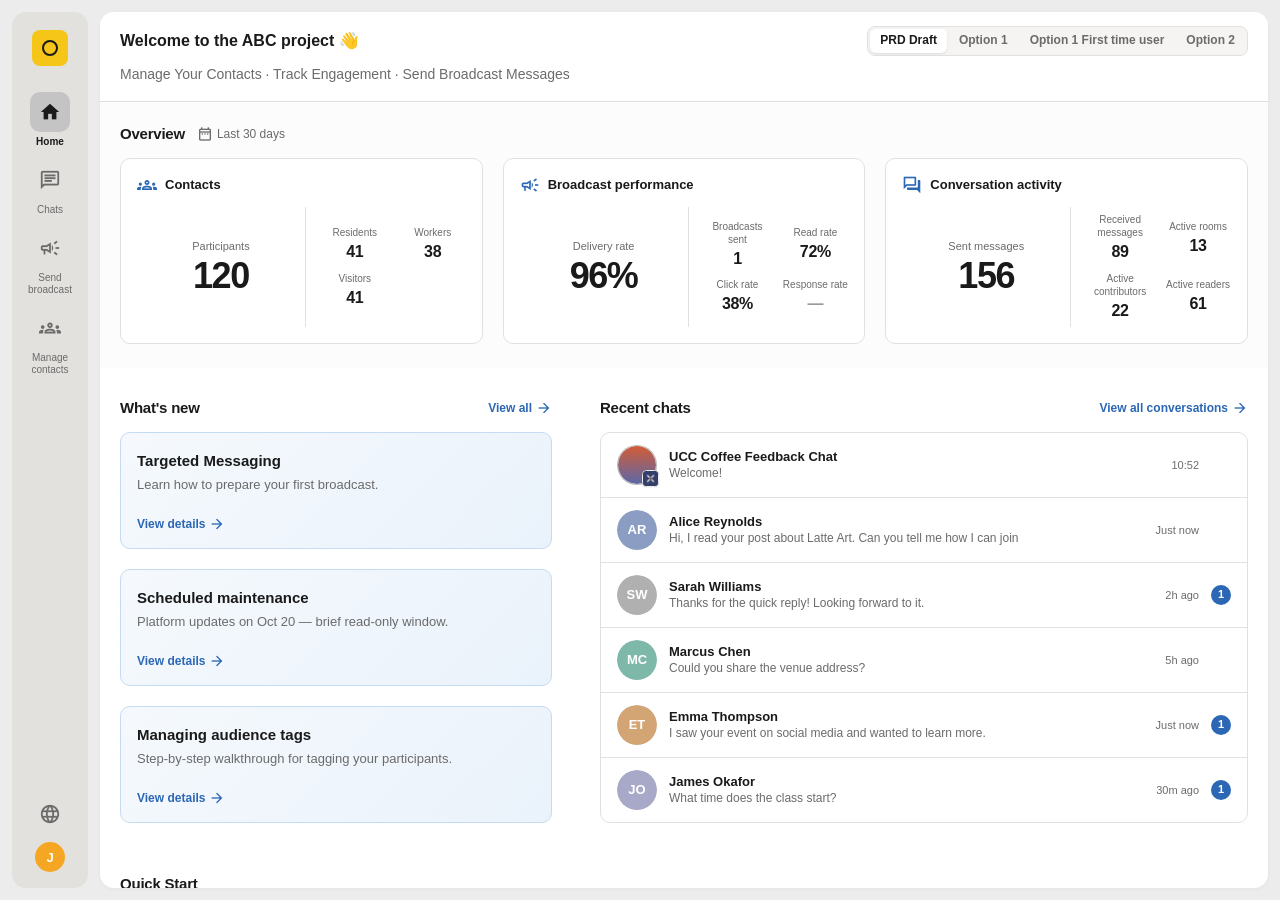
==== mvp/index.html @ 48f5573a "Rename home toggle labels and Quick Start broadcast copy. Relabel shipped variants as Option 1, Opti" ====
<!doctype html>
<html lang="en"><head>
  <meta charset="UTF-8">
  <meta name="viewport" content="width=device-width, initial-scale=1.0">
  <title>Chats inbox — MVP</title>
  <link rel="stylesheet" href="styles.css">
  <link rel="stylesheet" href="https://fonts.googleapis.com/icon?family=Material+Icons">
  <link rel="stylesheet" href="https://fonts.googleapis.com/icon?family=Material+Icons+Outlined">
  <link rel="stylesheet" href="https://fonts.googleapis.com/css2?family=Material+Symbols+Outlined:opsz,wght,FILL,GRAD@20..48,400,0,0">
  <link rel="stylesheet" href="https://fonts.googleapis.com/css2?family=Material+Symbols+Outlined:opsz,wght,FILL,GRAD@20..48,100..700,0..1,-50..200">
  <style>
    .assist-btn {
      display: inline-flex;
      align-items: center;
      gap: 8px;
      padding: 8px 14px;
      background: var(--sidebar-bg);
      border: none;
      border-radius: 6px;
      color: #494644;
      font-size: 11px;
      font-weight: 700;
      letter-spacing: 0.05em;
      line-height: 1;
      white-space: nowrap;
      transition: background 0.15s;
    }

    .assist-btn:hover {
      background: var(--sidebar-active);
    }

    .assist-btn__icon {
      display: flex;
      align-items: center;
      justify-content: center;
      flex-shrink: 0;
      width: 20px;
      height: 20px;
      border-radius: 50%;
      box-sizing: border-box;
    }

    .assist-btn__icon--done {
      background: #c8e6c9;
      border: none;
    }

    .assist-btn__icon--done .material-icons {
      font-size: 12px;
      color: #2e7d32;
      line-height: 1;
    }

    .assist-btn__icon--help {
      background: #ffcdd2;
      border: none;
    }

    .assist-btn__icon--help .material-icons {
      font-size: 12px;
      color: #c62828;
      line-height: 1;
    }

    .assist-btn__icon--reassign {
      background: #d5d5d5;
      border: none;
    }

    .assist-btn__icon--reassign .material-icons {
      font-size: 12px;
      color: #494644;
      line-height: 1;
    }

    #chat-reassign-btn {
      padding: 8px 14px;
      gap: 8px;
      align-items: center;
    }

    #chat-reassign-btn:hover .assist-btn__icon--reassign {
      background: #bdbdbd;
    }

    .chat-header-actions {
      display: flex;
      align-items: center;
      gap: 8px;
    }

    #chat-done-btn {
      background: #e8f5e9;
      color: #2e7d32;
    }

    #chat-done-btn:hover {
      background: #c8e6c9;
    }

    #chat-done-btn:hover .assist-btn__icon--done {
      background: #a5d6a7;
    }

    #chat-ask-help-btn {
      position: relative;
      background: #ffebee;
      color: #c62828;
    }

    #chat-ask-help-btn:hover {
      background: #ffcdd2;
    }

    #chat-ask-help-btn:hover .assist-btn__icon--help {
      background: #ef9a9a;
    }

    #chat-ask-help-btn::after {
      content: 'Ask your supervisor for assistance';
      position: absolute;
      top: calc(100% + 8px);
      right: 0;
      padding: 6px 10px;
      background: #494644;
      color: #fff;
      font-size: 12px;
      font-weight: 500;
      letter-spacing: normal;
      text-transform: none;
      line-height: 1.35;
      border-radius: 6px;
      white-space: nowrap;
      box-shadow: 0 2px 8px rgba(0, 0, 0, 0.12);
      opacity: 0;
      visibility: hidden;
      pointer-events: none;
      transition: opacity 0.15s ease, visibility 0.15s ease;
      z-index: 20;
    }

    #chat-ask-help-btn:hover::after,
    #chat-ask-help-btn:focus-visible::after {
      opacity: 1;
      visibility: visible;
    }

    .reassign-menu__header {
      padding: 8px 12px 4px;
      font-size: 11px;
      font-weight: 600;
      color: var(--text-secondary);
      text-transform: uppercase;
      letter-spacing: 0.04em;
      list-style: none;
      pointer-events: none;
    }

    /* MVP unified panel header — compact, same component everywhere */
    .view--chats,
    .view--broadcasts,
    .view--contacts,
    .view--licenses,
    .view--home {
      --mvp-h-border: 1px solid var(--border);
      --mvp-h-single-pad: 12px 20px;
      /* Stacked header (title + subtext) — taller than single-row 52px */
      --mvp-h-title-pad: 14px 20px 0;
      --mvp-h-meta-pad: 8px 20px 16px;
      --mvp-h-min: 52px;
      --mvp-h-stacked-min: 72px;
    }

    /* Single-row panel header — shared component (Chats Inbox, Broadcasts list, chat room title) */
    .mvp-panel-header--single {
      padding: var(--mvp-h-single-pad);
      display: flex;
      align-items: center;
      min-height: var(--mvp-h-min);
      height: var(--mvp-h-min);
      box-sizing: border-box;
      background: var(--inbox-bg);
      border-bottom: var(--mvp-h-border);
    }

    .view--chats .inbox-header,
    .view--broadcasts .inbox-header {
      padding: var(--mvp-h-single-pad);
      display: flex;
      align-items: center;
      min-height: var(--mvp-h-min);
      height: var(--mvp-h-min);
      box-sizing: border-box;
      background: var(--inbox-bg);
      border-bottom: var(--mvp-h-border);
    }

    [data-od-id="chats-compose-btn"][hidden] {
      display: none !important;
    }

    #chat-operator-actions[hidden],
    #chat-operator-actions.hidden {
      display: none !important;
    }

    .view--chats .inbox-header h2[data-od-id="chats-inbox-title"],
    .view--broadcasts .inbox-header h2[data-od-id="broadcasts-inbox-title"],
    .view--contacts .contacts-page-header__top h2[data-od-id="contacts-title"],
    .view--licenses .contacts-page-header__top h2[data-od-id="licenses-title"],
    .view--home .home-header__top h2,
    .view--chats .chat-header__content h2,
    .view--broadcasts .broadcast-detail-header__top h2 {
      font-size: 16px;
      font-weight: 700;
      letter-spacing: normal;
      color: var(--text-primary);
      line-height: 1.25;
      margin: 0;
    }

    /* Chat room header — same single-row component as Chats Inbox (aligned divider) */
    .view--chats .chat-header {
      display: flex;
      align-items: center;
      justify-content: space-between;
      padding: var(--mvp-h-single-pad);
      min-height: var(--mvp-h-min);
      height: var(--mvp-h-min);
      box-sizing: border-box;
      background: var(--inbox-bg);
      border-bottom: var(--mvp-h-border);
    }

    .view--broadcasts .broadcast-detail-header {
      display: block;
      padding: 0;
      box-sizing: border-box;
      background: var(--inbox-bg);
      border-bottom: var(--mvp-h-border);
    }

    .view--chats .chat-header__content {
      display: flex;
      align-items: center;
      gap: 8px;
      min-width: 0;
      flex: 1;
    }

    .view--broadcasts .broadcast-detail-header__content {
      display: contents;
    }

    .view--chats .chat-header__content h2 {
      min-width: 0;
    }

    .view--broadcasts .broadcast-detail-header__top {
      grid-column: 1;
      grid-row: 1;
      padding: var(--mvp-h-title-pad);
      display: flex;
      align-items: center;
      gap: 10px;
      box-sizing: border-box;
      min-height: 0;
      flex-wrap: nowrap;
    }

    .view--broadcasts .broadcast-detail-header__top h2 {
      min-width: 0;
      flex: 1;
      white-space: nowrap;
      overflow: hidden;
      text-overflow: ellipsis;
    }

    .view--broadcasts .broadcast-detail-header__meta {
      grid-column: 1;
      grid-row: 2;
      padding: var(--mvp-h-meta-pad);
      min-height: 0;
      box-sizing: border-box;
      display: flex;
      align-items: center;
      gap: 8px;
      flex-wrap: wrap;
    }

    .view--broadcasts .broadcast-detail-header__meta .status-pill {
      flex-shrink: 0;
    }

    .view--chats .chat-header > .chat-header-actions,
    .view--chats .chat-header > .reassign-wrap {
      flex-shrink: 0;
      margin: 0 0 0 8px;
    }

    .view--chats .chat-header > .chat-header-actions {
      position: relative;
      z-index: 2;
    }

    .view--chats .chat-header > .reassign-wrap {
      z-index: 1;
    }

    .view--chats .chat-header > .reassign-wrap {
      display: flex;
      align-items: center;
    }

    .view--chats .chat-header > .reassign-wrap .assist-btn {
      margin: 0;
    }

    .view--broadcasts .broadcast-detail-header__datetime {
      font-size: 12px;
      font-weight: 400;
      color: var(--text-secondary);
      line-height: 1.45;
      margin: 0;
    }

    /* Stacked panel header — title + subtext (Contacts, broadcast detail meta) */
    .mvp-panel-header--stacked {
      flex-shrink: 0;
      padding: 0;
      background: var(--inbox-bg);
      border-bottom: var(--mvp-h-border);
      min-height: var(--mvp-h-stacked-min);
      box-sizing: border-box;
    }

    .mvp-panel-header--stacked .mvp-panel-header__top {
      padding: var(--mvp-h-title-pad);
      display: flex;
      align-items: center;
      box-sizing: border-box;
    }

    .mvp-panel-header--stacked .mvp-panel-header__meta {
      padding: var(--mvp-h-meta-pad);
      box-sizing: border-box;
      display: flex;
      align-items: flex-start;
    }

    .view--contacts .contacts-subtitle,
    .view--licenses .contacts-subtitle {
      font-size: 14px;
      font-weight: 400;
      color: var(--text-secondary);
      line-height: 1.5;
      margin: 0;
      max-width: 52em;
    }

    .view--contacts .contacts-page-header,
    .view--licenses .contacts-page-header {
      flex-shrink: 0;
      padding: 0;
      background: var(--inbox-bg);
      border-bottom: var(--mvp-h-border);
      min-height: var(--mvp-h-stacked-min);
      box-sizing: border-box;
    }

    .view--contacts .contacts-page-header__top,
    .view--licenses .contacts-page-header__top {
      padding: var(--mvp-h-title-pad);
      display: flex;
      align-items: center;
      box-sizing: border-box;
    }

    .view--contacts .contacts-title-info,
    .view--licenses .contacts-title-info {
      position: relative;
      display: inline-flex;
      align-items: center;
      gap: 6px;
      cursor: default;
    }

    .view--contacts .contacts-title-info__icon {
      font-size: 18px;
      width: 18px;
      height: 18px;
      color: var(--text-secondary);
      flex-shrink: 0;
      line-height: 1;
    }

    .view--contacts .contacts-title-info__tooltip {
      position: absolute;
      top: calc(100% + 6px);
      left: 0;
      z-index: 30;
      width: max-content;
      max-width: 280px;
      padding: 6px 10px;
      background-color: #1f2937;
      color: #ffffff;
      font-size: 11px;
      font-weight: 400;
      letter-spacing: normal;
      line-height: 1.4;
      white-space: normal;
      border-radius: 6px;
      box-shadow: 0 4px 6px -1px rgba(0, 0, 0, 0.1), 0 2px 4px -1px rgba(0, 0, 0, 0.06);
      opacity: 0;
      visibility: hidden;
      pointer-events: none;
      transition: opacity 0.15s ease, visibility 0.15s ease;
      text-align: left;
    }

    .view--contacts .contacts-title-info__tooltip::before {
      content: '';
      position: absolute;
      bottom: 100%;
      left: 18px;
      border-width: 0 5px 5px 5px;
      border-style: solid;
      border-color: transparent transparent #1f2937 transparent;
    }

    .view--contacts .contacts-title-info:hover .contacts-title-info__tooltip,
    .view--contacts .contacts-title-info:focus-within .contacts-title-info__tooltip {
      opacity: 1;
      visibility: visible;
    }

    .view--contacts .contacts-page-header__meta,
    .view--licenses .contacts-page-header__meta {
      padding: var(--mvp-h-meta-pad);
      box-sizing: border-box;
      display: flex;
      align-items: flex-start;
    }

    .view--contacts .contacts-subtitle,
    .view--licenses .contacts-subtitle {
      margin: 0;
    }

    .view--contacts .contacts-card__top {
      padding: 18px 20px 0;
    }

    /* Full-width action row — flush with table header (no floating bar) */
    .view--contacts .contacts-selection-bar {
      display: flex;
      align-items: center;
      justify-content: space-between;
      gap: 16px;
      min-height: 44px;
      padding: 8px 20px;
      margin: 8px 0 0 0;
      border-radius: 0;
      border-top: 1px solid var(--border);
      border-bottom: 1px solid var(--border);
      background: #2B67B5;
      box-sizing: border-box;
      width: 100%;
    }

    .view--contacts .contacts-selection-bar.is-disabled {
      background: #f7f7f7;
      border-bottom-color: var(--border);
    }

    .view--contacts .contacts-selection-bar__left,
    .view--contacts .contacts-selection-bar__summary {
      min-width: 0;
    }

    .view--contacts .contacts-selection-pill {
      display: inline-flex;
      align-items: center;
      gap: 8px;
      padding: 0;
      border-radius: 0;
      background: transparent;
      color: #fff;
      font-size: 13px;
      font-weight: 500;
      line-height: 1.3;
    }

    .view--contacts .contacts-selection-bar.is-disabled .contacts-selection-pill {
      color: #757575;
    }

    .view--contacts .contacts-selection-pill__clear {
      width: 20px;
      height: 20px;
    }

    .view--contacts .contacts-selection-pill__clear[hidden] {
      display: none !important;
    }

    .view--contacts .contacts-selection-bar.is-disabled .contacts-selection-pill__clear {
      color: #757575;
    }

    .view--contacts .contacts-selection-btn {
      padding: 6px 12px;
      border-radius: 6px;
      font-size: 12px;
    }

    .view--contacts .contacts-selection-bar.is-disabled .contacts-selection-btn--outline {
      border-color: #c8c6c3;
      color: #9e9e9e;
      background: transparent;
      cursor: default;
    }

    .view--contacts .contacts-selection-bar.is-disabled .contacts-selection-btn--outline .material-icons {
      color: #9e9e9e;
    }

    .view--contacts .contacts-selection-bar.is-disabled .contacts-selection-pill {
      position: relative;
      cursor: default;
    }

    .view--contacts .contacts-selection-bar:not(.is-disabled) .contacts-selection-pill__hint {
      display: none;
    }

    .view--contacts .contacts-selection-bar.is-disabled .contacts-selection-pill__hint {
      position: absolute;
      left: 0;
      top: calc(100% + 6px);
      z-index: 20;
      width: max-content;
      max-width: 280px;
      padding: 6px 10px;
      border-radius: 6px;
      background-color: #1f2937;
      color: #ffffff;
      font-size: 11px;
      font-weight: 400;
      line-height: 1.4;
      white-space: normal;
      pointer-events: none;
      opacity: 0;
      visibility: hidden;
      transition: opacity 0.15s ease, visibility 0.15s ease;
      box-shadow: 0 4px 6px -1px rgba(0, 0, 0, 0.1), 0 2px 4px -1px rgba(0, 0, 0, 0.06);
      text-align: left;
    }

    .view--contacts .contacts-selection-bar.is-disabled .contacts-selection-pill__hint::before {
      content: '';
      position: absolute;
      bottom: 100%;
      left: 18px;
      border-width: 0 5px 5px 5px;
      border-style: solid;
      border-color: transparent transparent #1f2937 transparent;
    }

    .view--contacts .contacts-selection-bar.is-disabled:hover .contacts-selection-pill__hint,
    .view--contacts .contacts-selection-bar.is-disabled:focus-within .contacts-selection-pill__hint {
      opacity: 1;
      visibility: visible;
    }

    .view--contacts .contacts-table th {
      border-top: none;
    }

    .view--contacts .contacts-chat-btn-wrap {
      position: relative;
      display: inline-flex;
      vertical-align: middle;
    }

    .view--contacts .contacts-chat-btn-wrap.is-inactive .contacts-chat-btn {
      opacity: 0.38;
      cursor: default;
      pointer-events: none;
      color: var(--text-tertiary);
    }

    .view--contacts .contacts-chat-btn:not(:disabled) {
      color: #2B67B5;
    }

    .view--contacts .contacts-chat-btn:hover:not(:disabled) {
      background: #e8f2fb;
      color: #2B67B5;
    }

    .view--contacts .contacts-chat-btn .material-symbols-outlined {
      font-size: 20px;
      line-height: 1;
    }

    .view--contacts .contacts-chat-btn__tooltip {
      position: absolute;
      top: calc(100% + 6px);
      left: 50%;
      transform: translateX(-50%);
      z-index: 40;
      display: block;
      width: max-content;
      max-width: 240px;
      padding: 6px 10px;
      background-color: #1f2937;
      color: #ffffff;
      font-size: 11px;
      font-weight: 400;
      line-height: 1.4;
      letter-spacing: normal;
      text-align: center;
      white-space: nowrap;
      border: none;
      border-radius: 6px;
      box-shadow: 0 4px 6px -1px rgba(0, 0, 0, 0.1), 0 2px 4px -1px rgba(0, 0, 0, 0.06);
      opacity: 0;
      visibility: hidden;
      pointer-events: none;
      transition: opacity 0.15s ease, visibility 0.15s ease;
    }

    .view--contacts .contacts-chat-btn__tooltip::before {
      content: '';
      position: absolute;
      bottom: 100%;
      left: 50%;
      transform: translateX(-50%);
      border-width: 0 5px 5px 5px;
      border-style: solid;
      border-color: transparent transparent #1f2937 transparent;
    }

    .view--contacts .contacts-chat-btn-wrap:hover .contacts-chat-btn__tooltip,
    .view--contacts .contacts-chat-btn-wrap:focus-within .contacts-chat-btn__tooltip {
      opacity: 1;
      visibility: visible;
    }

    .view--broadcasts .inbox-header {
      justify-content: flex-start;
    }

    .view--broadcasts .inbox-header__title-row {
      display: flex;
      align-items: center;
      justify-content: space-between;
      gap: 8px;
      min-width: 0;
      width: 100%;
    }

    [data-od-id="broadcasts-compose-btn"] {
      display: inline-flex;
      align-items: center;
      justify-content: center;
      flex-shrink: 0;
      margin-left: auto;
      padding: 0;
      border: none;
      background: transparent;
      cursor: pointer;
      border-radius: 10px;
      transition: background 0.15s;
    }

    [data-od-id="broadcasts-compose-btn"] .broadcasts-compose-icon-wrap {
      width: 40px;
      height: 40px;
      display: flex;
      align-items: center;
      justify-content: center;
      border-radius: 10px;
      transition: background 0.15s;
    }

    [data-od-id="broadcasts-compose-btn"]:hover .broadcasts-compose-icon-wrap,
    [data-od-id="broadcasts-compose-btn"]:focus-visible .broadcasts-compose-icon-wrap {
      background: rgba(0, 0, 0, 0.06);
    }

    [data-od-id="broadcasts-compose-btn"] .material-icons-outlined {
      font-size: 22px;
      color: var(--text-secondary);
      line-height: 1;
    }

    [data-od-id="broadcasts-compose-btn"]:hover .material-icons-outlined,
    [data-od-id="broadcasts-compose-btn"]:focus-visible .material-icons-outlined {
      color: var(--text-primary);
    }

    .view--broadcasts [data-od-id="broadcasts-inbox-header"] {
      padding: 12px 4px 12px 20px;
    }

    .view--broadcasts [data-od-id="broadcasts-inbox-header"] .inbox-header__title-row {
      width: 100%;
    }

    .view--broadcasts [data-od-id="broadcasts-compose-btn"] {
      margin-right: 0;
    }

    /* MVP: broadcast list panel hidden — remove hidden on broadcasts-inbox-rail to restore */
    .view--broadcasts.view--broadcasts-list-hidden [data-od-id="broadcasts-inbox-rail"][hidden] {
      display: none !important;
    }

    .view--broadcasts.view--broadcasts-list-hidden .panel-rail--chat {
      padding-left: var(--panel-gap);
    }

    #broadcast-empty-new-btn {
      display: inline-flex;
      align-items: center;
      justify-content: center;
      gap: 8px;
      width: 100%;
      margin-top: 4px;
      padding: 12px 20px;
      background: #2b67b5;
      color: #fff;
      font-size: 14px;
      font-weight: 600;
      border-radius: 10px;
      transition: background 0.15s ease;
    }

    #broadcast-empty-new-btn:hover {
      background: #245a9e;
    }

    #broadcast-empty-new-btn .material-symbols-outlined {
      font-size: 20px;
      color: #fff;
      line-height: 1;
      font-variation-settings: 'wght' 400;
    }

    /* Wizard panel header — title row + stepper below */
    .view--broadcasts .broadcast-wizard--panel .broadcast-wizard__panel-header {
      flex-shrink: 0;
      background: var(--inbox-bg);
      border-bottom: var(--mvp-h-border);
    }

    .view--broadcasts .broadcast-wizard--panel .broadcast-wizard__panel-header-title {
      padding: var(--mvp-h-single-pad);
      display: flex;
      flex-direction: column;
      align-items: flex-start;
      justify-content: center;
      gap: 4px;
      min-height: var(--mvp-h-min);
      box-sizing: border-box;
    }

    .view--broadcasts .broadcast-wizard--panel .broadcast-wizard__panel-header-title h2 {
      font-size: 16px;
      font-weight: 700;
      letter-spacing: normal;
      color: var(--text-primary);
      line-height: 1.25;
      margin: 0;
      min-width: 0;
      white-space: nowrap;
      overflow: hidden;
      text-overflow: ellipsis;
    }

    .view--broadcasts .broadcast-wizard--panel .broadcast-wizard__panel-subtitle {
      margin: 0;
      font-size: 13px;
      font-weight: 400;
      line-height: 1.45;
      color: var(--text-secondary);
      max-width: 640px;
      text-wrap: pretty;
    }

    /* Wizard stepper — compact modern progress (Stripe / Linear pattern) */
    .view--broadcasts .broadcast-wizard--panel .broadcast-wizard__stepper {
      position: relative;
      margin: 0 !important;
      padding: 10px 24px 32px !important;
      max-width: none;
      width: 100%;
      min-height: 0 !important;
      box-sizing: border-box;
      display: flex;
      align-items: flex-start;
      justify-content: space-between;
      flex-wrap: nowrap;
      gap: 0;
      background: var(--inbox-bg);
      border-bottom: none;
    }

    .view--broadcasts .broadcast-wizard--panel .broadcast-wizard__step {
      flex: 1;
      min-width: 0;
      position: relative;
    }

    .view--broadcasts .broadcast-wizard--panel .broadcast-wizard__step-btn {
      gap: 7px;
      padding: 0 4px;
      width: 100%;
    }

    .view--broadcasts .broadcast-wizard--panel .broadcast-wizard__step-num {
      width: 22px;
      height: 22px;
      min-width: 22px;
      font-size: 11px;
      font-weight: 600;
      border: 1.5px solid #d5d5d5;
      background: #fff;
      box-shadow: 0 0 0 3px var(--inbox-bg);
    }

    .view--broadcasts .broadcast-wizard--panel .broadcast-wizard__step.is-current .broadcast-wizard__step-num {
      background: #2B67B5;
      border-color: #2B67B5;
      color: #fff;
    }

    .view--broadcasts .broadcast-wizard--panel .broadcast-wizard__step.is-complete .broadcast-wizard__step-num {
      background: #2B67B5;
      border-color: #2B67B5;
      color: #fff;
    }

    .view--broadcasts .broadcast-wizard--panel .broadcast-wizard__step.is-complete .broadcast-wizard__step-num .material-icons {
      font-size: 13px;
    }

    .view--broadcasts .broadcast-wizard--panel .broadcast-wizard__step-label {
      font-size: 12px;
      font-weight: 500;
      line-height: 1.25;
      letter-spacing: -0.01em;
      color: #888;
      padding: 0 2px;
      max-width: 100%;
    }

    .view--broadcasts .broadcast-wizard--panel .broadcast-wizard__step.is-current .broadcast-wizard__step-label {
      color: #2B67B5;
      font-weight: 600;
    }

    .view--broadcasts .broadcast-wizard--panel .broadcast-wizard__step.is-complete .broadcast-wizard__step-label {
      color: #494644;
    }

    .view--broadcasts .broadcast-wizard--panel .broadcast-wizard__step:not(:last-child)::after {
      top: 11px;
      left: calc(50% + 11px);
      right: calc(-50% + 11px);
      height: 1.5px;
      background: #e0e0e0;
    }

    .view--broadcasts .broadcast-wizard--panel .broadcast-wizard__step.is-complete:not(:last-child)::after {
      background: #2B67B5;
    }

    /* Audience step — headline title + explicit description */
    #broadcast-wizard-step-audience .broadcast-wizard__panel-title {
      margin: 0 0 10px;
      font-size: 20px;
      font-weight: 700;
      letter-spacing: -0.02em;
      line-height: 1.25;
      color: var(--text-primary);
    }

    #broadcast-wizard-step-audience .broadcast-wizard__panel-desc {
      margin: 0 0 24px;
      max-width: 36em;
      font-size: 14px;
      font-weight: 400;
      line-height: 1.55;
      color: #494644;
    }

    /* Compose step — template type chip hidden for MVP (selected on step 2) */
    .broadcast-wizard__template-selected {
      display: none !important;
    }

    .broadcast-wizard__template-selected-label {
      font-size: 12px;
      font-weight: 600;
      color: var(--text-primary);
    }

    .broadcast-wizard__template-chip {
      display: inline-flex;
      align-items: center;
      gap: 10px;
      align-self: flex-start;
      padding: 8px 14px 8px 10px;
      border: 1.5px solid #2b67b5;
      border-radius: 10px;
      background: #f5f9fd;
      box-shadow: 0 0 0 1px #2b67b5;
    }

    .broadcast-wizard__template-chip-icon {
      display: flex;
      align-items: center;
      justify-content: center;
      width: 32px;
      height: 32px;
      border: 1.5px solid #2b67b5;
      border-radius: 50%;
      color: #2b67b5;
      flex-shrink: 0;
    }

    .broadcast-wizard__template-chip-icon.material-icons {
      font-size: 18px;
    }

    .broadcast-wizard__template-chip-name {
      font-size: 14px;
      font-weight: 700;
      color: var(--text-primary);
      line-height: 1.3;
    }

    /* Audience step — tag dropdown */
    .broadcast-wizard__audience-field {
      display: flex;
      flex-direction: column;
      gap: 8px;
      max-width: 360px;
    }

    .broadcast-wizard__audience-label {
      font-size: 13px;
      font-weight: 600;
      color: var(--text-primary);
    }

    .broadcast-wizard__tag-dropdown {
      width: 100%;
    }

    .broadcast-wizard__manage-tags-link {
      align-self: flex-start;
      margin-top: 4px;
      padding: 0;
      border: none;
      background: none;
      cursor: pointer;
      font-size: 14px;
      text-align: left;
    }

    .broadcast-wizard__tag-trigger {
      display: flex;
      align-items: center;
      justify-content: space-between;
      gap: 8px;
      width: 100%;
      min-height: 40px;
      padding: 6px 10px 6px 12px;
      border: 1px solid var(--border);
      border-radius: 8px;
      background: #fff;
      font-family: inherit;
      font-size: 14px;
      color: var(--text-secondary);
      cursor: pointer;
      transition: border-color 0.15s, box-shadow 0.15s;
    }

    .broadcast-wizard__tag-trigger:hover {
      border-color: #ccc;
      background: #fafafa;
    }

    .broadcast-wizard__tag-trigger:focus {
      outline: none;
      border-color: #2b67b5;
      box-shadow: 0 0 0 2px rgba(43, 103, 181, 0.15);
    }

    .broadcast-wizard__tag-trigger.has-value {
      color: #2b67b5;
    }

    .broadcast-wizard__tag-trigger-label {
      flex: 1;
      min-width: 0;
      text-align: left;
      font-size: 14px;
      line-height: 1.35;
    }

    .broadcast-wizard__tag-trigger.has-value .broadcast-wizard__tag-trigger-label {
      font-weight: 500;
      color: #2b67b5;
    }

    .broadcast-wizard__tag-trigger .filter-chevron {
      flex-shrink: 0;
    }

    .broadcast-wizard__tag-menu {
      width: 100%;
      min-width: 0;
      max-height: 240px;
      overflow-y: auto;
      padding: 6px;
    }

    .broadcast-wizard__tag-option {
      display: flex;
      align-items: center;
      justify-content: space-between;
      gap: 12px;
      width: 100%;
      padding: 8px 10px;
      border: none;
      border-radius: 6px;
      background: transparent;
      font-family: inherit;
      text-align: left;
      cursor: pointer;
      transition: background 0.12s;
    }

    .broadcast-wizard__tag-option:hover {
      background: #f5f5f5;
    }

    .broadcast-wizard__tag-option.is-selected {
      background: #e8f2fb;
    }

    .broadcast-wizard__tag-option-label {
      flex: 1;
      min-width: 0;
      font-size: 14px;
      font-weight: 400;
      color: var(--text-primary);
      line-height: 1.35;
    }

    .broadcast-wizard__tag-option.is-selected .broadcast-wizard__tag-option-label {
      font-weight: 500;
      color: #2b67b5;
    }

    .broadcast-wizard__tag-option-check {
      font-size: 18px !important;
      color: #2b67b5;
      opacity: 0;
    }

    .broadcast-wizard__tag-option.is-selected .broadcast-wizard__tag-option-check {
      opacity: 1;
    }

  </style>
</head>
<body>
  <div class="app" data-od-id="app-shell">
    <!-- Left Sidebar Rail -->
    <div class="sidebar-rail" data-od-id="sidebar-rail">
      <nav class="sidebar" data-od-id="sidebar">
        <div class="sidebar-top" data-od-id="sidebar-top">
          <div class="logo" aria-label="App logo" data-od-id="sidebar-logo">
            <span class="logo-ring"></span>
          </div>
          <div class="nav-items" data-od-id="sidebar-nav">
          <button class="nav-item active" type="button" data-view="home" aria-label="Home" data-od-id="nav-home">
            <span class="nav-item-icon-wrap" aria-hidden="true">
              <span class="material-icons-outlined nav-item-icon nav-item-icon--outlined">home</span>
              <span class="material-icons nav-item-icon nav-item-icon--filled">home</span>
            </span>
            <span data-i18n="nav.home">Home</span>
          </button>
          <button class="nav-item" type="button" data-view="chats" aria-label="Chats" data-od-id="nav-chats">
            <span class="nav-item-icon-wrap" aria-hidden="true">
              <span class="material-icons-outlined nav-item-icon nav-item-icon--outlined">chat</span>
              <span class="material-icons nav-item-icon nav-item-icon--filled">chat</span>
            </span>
            <span data-i18n="nav.chats">Chats</span>
          </button>
          <button class="nav-item" type="button" data-view="broadcasts" aria-label="Send broadcast" data-od-id="nav-broadcasts">
            <span class="nav-item-icon-wrap" aria-hidden="true">
              <span class="material-icons-outlined nav-item-icon nav-item-icon--outlined">campaign</span>
              <span class="material-icons nav-item-icon nav-item-icon--filled">campaign</span>
            </span>
            <span data-i18n="nav.broadcasts">Send broadcast</span>
          </button>
          <button class="nav-item" type="button" data-view="contacts" aria-label="Manage contacts" data-od-id="nav-audience">
            <span class="nav-item-icon-wrap" aria-hidden="true">
              <span class="material-icons-outlined nav-item-icon nav-item-icon--outlined">groups</span>
              <span class="material-icons nav-item-icon nav-item-icon--filled">groups</span>
            </span>
            <span data-i18n="nav.contacts">Manage contacts</span>
          </button>
        </div>
      </div>
      <div class="sidebar-bottom" data-od-id="sidebar-bottom">
        <div class="lang-switcher-wrap" id="lang-switcher-wrap" data-od-id="lang-switcher-wrap">
          <button type="button" class="nav-item lang-switcher-nav lang-switcher-nav--icon-only" id="lang-switcher-btn" aria-label="Change language" aria-haspopup="menu" aria-expanded="false" aria-controls="lang-switcher-menu">
            <span class="nav-item-icon-wrap" aria-hidden="true">
              <span class="material-icons-outlined nav-item-icon nav-item-icon--outlined">language</span>
              <span class="material-icons nav-item-icon nav-item-icon--filled">language</span>
            </span>
          </button>
          <div class="lang-switcher-menu" id="lang-switcher-menu" role="menu" aria-hidden="true" hidden="">
            <button type="button" class="lang-switcher-menu__item" data-locale="en" role="menuitemradio" aria-checked="false">
              <span>English</span>
              <span class="lang-switcher-menu__check material-icons" aria-hidden="true">check</span>
            </button>
            <button type="button" class="lang-switcher-menu__item is-active" data-locale="ja" role="menuitemradio" aria-checked="true">
              <span>日本語</span>
              <span class="lang-switcher-menu__check material-icons" aria-hidden="true">check</span>
            </button>
          </div>
        </div>
        <div class="profile-menu-wrap" id="profile-menu-wrap" data-od-id="sidebar-profile-wrap">
          <div class="profile-avatar-wrap" id="profile-avatar-wrap">
            <button type="button" class="profile-avatar" id="profile-avatar-btn" title="Account menu" aria-haspopup="menu" aria-expanded="false" aria-controls="profile-menu" data-od-id="sidebar-profile">
              <span class="profile-avatar__initial" id="profile-avatar-initial">J</span>
            </button>
          </div>
          <div class="profile-menu" id="profile-menu" role="menu" aria-hidden="true" hidden="">
            <button class="profile-menu__item" type="button" id="profile-menu-licenses" role="menuitem">
              <span class="profile-menu__label" data-i18n="profile.licenses">Licenses</span>
            </button>
            <button class="profile-menu__item" type="button" id="profile-menu-signout" role="menuitem">
              <span class="profile-menu__label" data-i18n="profile.signout">Sign out</span>
            </button>
          </div>
        </div>
      </div>
      </nav>
    </div>

    <!-- Home view -->
    <div class="view view--home" id="view-home" data-od-id="view-home">
      <!-- Draft (option 1): original overview layout for comparison -->
      <main class="home-panel home3" id="home-option-1" data-od-id="home-panel">
        <header class="home-header mvp-panel-header mvp-panel-header--stacked" data-od-id="home-header">
          <div class="mvp-panel-header__top home-header__top">
            <h2>Welcome to the ABC project 👋</h2>
            <div class="home-option-toggle" role="group" aria-label="Home design option">
              <button type="button" class="home-option-toggle__btn is-active" data-home-option="1" aria-pressed="true" data-i18n="home.option.draft">PRD Draft</button>
              <button type="button" class="home-option-toggle__btn" data-home-option="2" aria-pressed="false" data-i18n="home.option.two">Option 1</button>
              <button type="button" class="home-option-toggle__btn" data-home-option="3" aria-pressed="false" data-i18n="home.option.firstTime">Option 1 First time user</button>
              <button type="button" class="home-option-toggle__btn" data-home-option="4" aria-pressed="false" data-i18n="home.option.three">Option 2</button>
            </div>
          </div>
          <div class="mvp-panel-header__meta home-header__meta">
            <p class="home-header__subtitle" data-i18n="home3.subtitle">Manage Your Contacts · Track Engagement · Send Broadcast Messages</p>
          </div>
        </header>

        <div class="home3-scroll" data-od-id="home3-scroll">
        <section class="home-section home3-section home-section--signal home3-section--overview" aria-labelledby="home3-overview-title" data-od-id="home3-overview">
          <div class="home2-section__head home3-overview__head">
            <h2 id="home3-overview-title">Overview</h2>
            <span class="home2-period">
              <span class="material-icons-outlined" aria-hidden="true">date_range</span>
              <span>Last 30 days</span>
            </span>
          </div>
          <div class="home3-overview">
            <article class="home3-overview-card home3-split-card" aria-labelledby="home3-reach-title">
              <header class="home3-overview-card__head">
                <span class="material-icons-outlined" aria-hidden="true">groups</span>
                <h3 id="home3-reach-title" data-i18n="home3.metric.projectParticipants">Contacts</h3>
              </header>
              <div class="home3-split-card__body">
                <div class="home3-split-card__hero">
                  <span class="home3-split-card__hero-label">Participants</span>
                  <strong class="home3-split-card__hero-value" id="home3-reach-total">—</strong>
                </div>
                <dl class="home3-split-card__metrics" id="home3-reach-metrics"></dl>
              </div>
            </article>

            <article class="home3-overview-card home3-split-card" aria-labelledby="home3-broadcast-title">
              <header class="home3-overview-card__head">
                <span class="material-icons-outlined" aria-hidden="true">campaign</span>
                <h3 id="home3-broadcast-title">Broadcast performance</h3>
              </header>
              <div class="home3-split-card__body">
                <div class="home3-split-card__hero">
                  <span class="home3-split-card__hero-label">Delivery rate</span>
                  <strong class="home3-split-card__hero-value">96%</strong>
                </div>
                <dl class="home3-split-card__metrics" id="home3-broadcast-metrics"></dl>
              </div>
            </article>

            <article class="home3-overview-card home3-split-card" aria-labelledby="home3-conversation-title">
              <header class="home3-overview-card__head">
                <span class="material-icons-outlined" aria-hidden="true">forum</span>
                <h3 id="home3-conversation-title">Conversation activity</h3>
              </header>
              <div class="home3-split-card__body">
                <div class="home3-split-card__hero">
                  <span class="home3-split-card__hero-label">Sent messages</span>
                  <strong class="home3-split-card__hero-value">156</strong>
                </div>
                <dl class="home3-split-card__metrics" id="home3-conversation-metrics"></dl>
              </div>
            </article>
          </div>
        </section>

        <section class="home-section home3-section home3-bottom" data-od-id="home3-bottom">
          <div class="home2-columns home3-columns">
            <section class="home2-section" aria-labelledby="home3-news-title">
              <div class="home2-section__head">
                <h2 id="home3-news-title">What's new</h2>
                <button class="home-text-link" type="button" data-home2-news="all">
                  View all
                  <span class="material-icons" aria-hidden="true">arrow_forward</span>
                </button>
              </div>
              <div class="home3-news-stack">
                <button class="home3-promo-card home3-promo-card--news" type="button" data-home2-news="featured">
                  <span class="home3-promo-card__title">Targeted Messaging</span>
                  <span class="home3-promo-card__desc">Learn how to prepare your first broadcast.</span>
                  <span class="home2-action__cta">View details <span class="material-icons" aria-hidden="true">arrow_forward</span></span>
                </button>
                <button class="home3-promo-card home3-promo-card--news" type="button" data-home2-news="maintenance">
                  <span class="home3-promo-card__title">Scheduled maintenance</span>
                  <span class="home3-promo-card__desc">Platform updates on Oct 20 — brief read-only window.</span>
                  <span class="home2-action__cta">View details <span class="material-icons" aria-hidden="true">arrow_forward</span></span>
                </button>
                <button class="home3-promo-card home3-promo-card--news" type="button" data-home2-news="tags-guide">
                  <span class="home3-promo-card__title">Managing audience tags</span>
                  <span class="home3-promo-card__desc">Step-by-step walkthrough for tagging your participants.</span>
                  <span class="home2-action__cta">View details <span class="material-icons" aria-hidden="true">arrow_forward</span></span>
                </button>
              </div>
            </section>

            <section class="home2-section" aria-labelledby="home3-recent-title">
              <div class="home2-section__head">
                <h2 id="home3-recent-title">Recent chats</h2>
                <button class="home-text-link" type="button" id="home3-view-all-chats">
                  View all conversations
                  <span class="material-icons" aria-hidden="true">arrow_forward</span>
                </button>
              </div>
              <ul class="home2-chat-list" id="home3-chat-list"></ul>
            </section>
          </div>
        </section>

        <section class="home-section home3-section home3-section--quick-start" aria-labelledby="home3-actions-title" data-od-id="home3-actions">
          <div class="home-section__heading">
            <h2 id="home3-actions-title">Quick Start</h2>
          </div>
          <div class="home3-promo-grid">
            <button class="home3-promo-card" type="button" data-home3-action="broadcast">
              <span class="home3-promo-card__icon" aria-hidden="true"><span class="material-icons">campaign</span></span>
              <span class="home3-promo-card__title">New broadcast message</span>
              <span class="home3-promo-card__desc">Send message to multiple participants</span>
              <span class="home2-action__cta">Create broadcast <span class="material-icons" aria-hidden="true">arrow_forward</span></span>
            </button>
            <button class="home3-promo-card" type="button" data-home3-action="contacts">
              <span class="home3-promo-card__icon" aria-hidden="true"><span class="material-icons">sell</span></span>
              <span class="home3-promo-card__title">Manage tags and contacts</span>
              <span class="home3-promo-card__desc">Organize people and keep tags current</span>
              <span class="home2-action__cta">Manage tags <span class="material-icons" aria-hidden="true">arrow_forward</span></span>
            </button>
          </div>
        </section>
        </div>
      </main>

      <!-- Option 2: manager feedback revision (focused metrics + terminology) -->
      <main class="home-panel home-v2 hidden" id="home-option-2" data-od-id="home-v2-panel">
        <header class="home-header mvp-panel-header mvp-panel-header--stacked" data-od-id="home-v2-header">
          <div class="mvp-panel-header__top home-header__top">
            <h2 data-i18n="home3.welcomeTitle">Welcome to the ABC project 👋</h2>
            <div class="home-option-toggle" role="group" aria-label="Home design option">
              <button type="button" class="home-option-toggle__btn" data-home-option="1" aria-pressed="false" data-i18n="home.option.draft">PRD Draft</button>
              <button type="button" class="home-option-toggle__btn is-active" data-home-option="2" aria-pressed="true" data-i18n="home.option.two">Option 1</button>
              <button type="button" class="home-option-toggle__btn" data-home-option="3" aria-pressed="false" data-i18n="home.option.firstTime">Option 1 First time user</button>
              <button type="button" class="home-option-toggle__btn" data-home-option="4" aria-pressed="false" data-i18n="home.option.three">Option 2</button>
            </div>
          </div>
          <div class="mvp-panel-header__meta home-header__meta">
            <p class="home-header__subtitle" data-i18n="home3.subtitle">Manage Your Contacts · Track Engagement · Send Broadcast Messages</p>
          </div>
        </header>

        <div class="home-v2-scroll" data-od-id="home-v2-scroll">
          <div class="home-v2-layout">
            <div class="home-v2-main">
              <section class="home-section home-v2-section home-v2-metrics-section" aria-labelledby="home-v2-overview-title">
                <div class="home2-section__head">
                  <h2 id="home-v2-overview-title" data-i18n="home3.overviewTitle">Overview</h2>
                </div>
                <div class="home-v2-metrics">
                  <article class="home-v2-metric-card" id="home2v-metric-reach" aria-labelledby="home-v2-reach-label" data-spark-index="0">
                    <header class="home-v2-metric-card__head">
                      <div class="home-v2-metric-card__title-block">
                        <p class="home-v2-metric-card__label" id="home-v2-reach-label">
                          <span data-i18n="home3.metric.projectParticipants">Contacts</span>
                        </p>
                      </div>
                      <p class="home-v2-metric-card__trend is-up" id="home2v-reach-trend">
                        <span class="home-v2-metric-card__trend-value"></span>
                      </p>
                    </header>
                    <div class="home-v2-metric-card__body">
                      <p class="home-v2-metric-card__value" id="home2v-reach-total">—</p>
                      <div class="home-v2-spark-wrap" data-spark-id="reach" aria-hidden="true"></div>
                    </div>
                  </article>

                  <article class="home-v2-metric-card home-v2-metric-card--broadcasts" id="home2v-metric-broadcasts" aria-labelledby="home-v2-broadcasts-label">
                    <span class="home-v2-metric-card__decor" aria-hidden="true">
                      <span class="material-icons">campaign</span>
                    </span>
                    <header class="home-v2-metric-card__head">
                      <div class="home-v2-metric-card__title-block">
                        <p class="home-v2-metric-card__label" id="home-v2-broadcasts-label">
                          <span data-i18n="home2.metric.broadcastsSent">Broadcasts sent</span>
                          <span class="home-v2-metric-card__period" data-i18n="home2.period">Last 30 days</span>
                        </p>
                      </div>
                    </header>
                    <div class="home-v2-metric-card__body home-v2-metric-card__body--solo">
                      <p class="home-v2-metric-card__value" id="home2v-broadcasts-sent">—</p>
                    </div>
                  </article>

                  <article class="home-v2-metric-card" id="home2v-metric-clicks" aria-labelledby="home-v2-clicks-label" data-spark-index="1">
                    <header class="home-v2-metric-card__head">
                      <div class="home-v2-metric-card__title-block">
                        <p class="home-v2-metric-card__label" id="home-v2-clicks-label">
                          <span data-i18n="home2.metric.clickRate">Click rate</span>
                          <span class="home-v2-metric-card__period" data-i18n="home2.period">Last 30 days</span>
                        </p>
                      </div>
                      <p class="home-v2-metric-card__trend is-up" id="home2v-clicks-trend">
                        <span class="home-v2-metric-card__trend-value"></span>
                      </p>
                    </header>
                    <div class="home-v2-metric-card__body">
                      <p class="home-v2-metric-card__value" id="home2v-click-rate">—</p>
                      <div class="home-v2-spark-wrap" data-spark-id="clicks" aria-hidden="true"></div>
                    </div>
                  </article>
                </div>
              </section>

              <section class="home-section home-v2-section home-v2-guide-section hidden" aria-labelledby="home-v2-guide-title" hidden aria-hidden="true">
                <div class="home2-section__head">
                  <h2 id="home-v2-guide-title" data-i18n="home3.broadcastGuide.title">How to send a broadcast</h2>
                </div>
                <div class="home-v2-broadcast-path" data-i18n-aria="broadcasts.emptyPathAria" aria-label="Two steps to send a broadcast">
                  <article class="home-v2-step-card">
                    <div class="home-v2-step-card__head">
                      <span class="home-v2-step-card__num" aria-hidden="true">1</span>
                      <div class="home-v2-step-card__titles">
                        <strong data-i18n="broadcasts.emptyStep1Title">Create a tag</strong>
                        <span data-i18n="broadcasts.emptyStep1Helper">Skip if you already have one</span>
                      </div>
                    </div>
                    <button type="button" class="home-v2-step-card__link" data-home2v-action="contacts">
                      <span data-i18n="broadcasts.emptyStep1Cta">Open contacts</span>
                      <span class="material-icons" aria-hidden="true">arrow_forward</span>
                    </button>
                  </article>
                  <span class="home-v2-broadcast-path__arrow material-icons" aria-hidden="true">arrow_forward</span>
                  <article class="home-v2-step-card">
                    <div class="home-v2-step-card__head">
                      <span class="home-v2-step-card__num" aria-hidden="true">2</span>
                      <div class="home-v2-step-card__titles">
                        <strong data-i18n="broadcasts.emptyStep2Title">Create your broadcast</strong>
                        <span data-i18n="home3.broadcastGuide.step2Hint">Choose a tag and write your message.</span>
                      </div>
                    </div>
                    <button type="button" class="home-v2-step-card__link home-v2-step-card__link--primary" data-home2v-action="broadcast">
                      <span data-i18n="broadcasts.emptyCta">Create broadcast</span>
                      <span class="material-icons" aria-hidden="true">arrow_forward</span>
                    </button>
                  </article>
                </div>
              </section>

              <section class="home-section home-v2-section home-v2-chats-section" aria-labelledby="home-v2-recent-title">
                <div class="home2-section__head">
                  <h2 id="home-v2-recent-title" class="home-v2-awaiting-title">
                    <span data-i18n="home3.metric.awaitingReply">Awaiting your reply</span>
                    <span class="home-v2-awaiting-badge" id="home2v-awaiting-count" aria-hidden="true">0</span>
                  </h2>
                  <button class="home-text-link" type="button" id="home2v-view-all-chats">
                    <span data-i18n="home2.recent.viewAll">View all conversations</span>
                    <span class="material-icons" aria-hidden="true">arrow_forward</span>
                  </button>
                </div>
                <ul class="home2-chat-list" id="home2v-chat-list"></ul>
              </section>
            </div>

            <aside class="home-v2-aside">
              <section class="home-section home-v2-section home-v2-quick-section" aria-labelledby="home-v2-quick-title">
                <div class="home-section__heading home-v2-quick-heading">
                  <h2 id="home-v2-quick-title" data-i18n="home3.quickStart.title">Quick Start</h2>
                </div>
                <div class="home-v2-quick-stack">
                  <button class="home-v2-quick-card" type="button" data-home2v-action="broadcast">
                    <span class="home-v2-quick-card__icon" aria-hidden="true"><span class="material-icons">campaign</span></span>
                    <span class="home-v2-quick-card__copy">
                      <span class="home-v2-quick-card__title" data-i18n="home2.actions.broadcast.title">New broadcast message</span>
                      <span class="home-v2-quick-card__desc" data-i18n="home3.quickStart.broadcastDesc">Send a message to selected contacts.</span>
                    </span>
                    <span class="material-icons home-v2-quick-card__arrow" aria-hidden="true">arrow_forward</span>
                  </button>
                  <button class="home-v2-quick-card" type="button" data-home2v-action="contacts">
                    <span class="home-v2-quick-card__icon" aria-hidden="true"><span class="material-icons">sell</span></span>
                    <span class="home-v2-quick-card__copy">
                      <span class="home-v2-quick-card__title" data-i18n="nav.contacts">Manage contacts</span>
                      <span class="home-v2-quick-card__desc" data-i18n="home2.actions.tags.desc">Organize your audience using tags.</span>
                    </span>
                    <span class="material-icons home-v2-quick-card__arrow" aria-hidden="true">arrow_forward</span>
                  </button>
                </div>
              </section>

              <section class="home-section home-v2-section home-v2-announce-section" aria-labelledby="home-v2-announce-title">
                <div class="home2-section__head">
                  <h2 id="home-v2-announce-title" data-i18n="home3.announcements.title">Announcements</h2>
                  <button class="home-text-link" type="button" data-home2-news="all">
                    <span data-i18n="home2.news.viewAll">View all</span>
                    <span class="material-icons" aria-hidden="true">arrow_forward</span>
                  </button>
                </div>
                <ul class="home-v2-announce-list">
                  <li>
                    <button class="home-v2-announce-row" type="button" data-home2-news="featured">
                      <span class="home-v2-announce-row__main">
                        <span class="home-v2-announce-row__title" data-i18n="home2.news.featured.title">Targeted Messaging</span>
                        <span class="home-v2-announce-row__excerpt" data-i18n="home2.news.featured.desc">Learn how to prepare your first broadcast.</span>
                      </span>
                      <time class="home-v2-announce-row__date" data-i18n="home3.news.featuredDate">Today</time>
                    </button>
                  </li>
                  <li>
                    <button class="home-v2-announce-row" type="button" data-home2-news="maintenance">
                      <span class="home-v2-announce-row__main">
                        <span class="home-v2-announce-row__title" data-i18n="home2.news.item1.title">Scheduled maintenance</span>
                        <span class="home-v2-announce-row__excerpt" data-i18n="home3.news.maintenanceDesc">Platform updates on Oct 20 — brief read-only window.</span>
                      </span>
                      <time class="home-v2-announce-row__date" data-i18n="home2.news.item1.date">Oct 20</time>
                    </button>
                  </li>
                  <li>
                    <button class="home-v2-announce-row" type="button" data-home2-news="tags-guide">
                      <span class="home-v2-announce-row__main">
                        <span class="home-v2-announce-row__title" data-i18n="home2.news.item2.title">New guide: Managing audience tags</span>
                        <span class="home-v2-announce-row__excerpt" data-i18n="home3.news.tagsGuideDesc">Step-by-step walkthrough for tagging your participants.</span>
                      </span>
                      <time class="home-v2-announce-row__date" data-i18n="home2.news.item2.date">Oct 9</time>
                    </button>
                  </li>
                </ul>
              </section>
            </aside>
          </div>
        </div>
      </main>

      <!-- Option 4: Option 2 layout with in-card metric CTAs -->
      <main class="home-panel home-v2 home-v4 hidden" id="home-option-4" data-od-id="home-v4-panel">
        <header class="home-header mvp-panel-header mvp-panel-header--stacked" data-od-id="home-v4-header">
          <div class="mvp-panel-header__top home-header__top">
            <h2 data-i18n="home3.welcomeTitle">Welcome to the ABC project 👋</h2>
            <div class="home-option-toggle" role="group" aria-label="Home design option">
              <button type="button" class="home-option-toggle__btn" data-home-option="1" aria-pressed="false" data-i18n="home.option.draft">PRD Draft</button>
              <button type="button" class="home-option-toggle__btn" data-home-option="2" aria-pressed="false" data-i18n="home.option.two">Option 1</button>
              <button type="button" class="home-option-toggle__btn" data-home-option="3" aria-pressed="false" data-i18n="home.option.firstTime">Option 1 First time user</button>
              <button type="button" class="home-option-toggle__btn is-active" data-home-option="4" aria-pressed="true" data-i18n="home.option.three">Option 2</button>
            </div>
          </div>
          <div class="mvp-panel-header__meta home-header__meta">
            <p class="home-header__subtitle" data-i18n="home3.subtitle">Manage Your Contacts · Track Engagement · Send Broadcast Messages</p>
          </div>
        </header>

        <div class="home-v2-scroll" data-od-id="home-v4-scroll">
          <div class="home-v2-layout">
            <div class="home-v2-main">
              <section class="home-section home-v2-section home-v2-metrics-section" aria-labelledby="home-v4-overview-title">
                <div class="home2-section__head">
                  <h2 id="home-v4-overview-title" data-i18n="home3.overviewTitle">Overview</h2>
                </div>
                <div class="home-v2-metrics home-v2-metrics--with-cta">
                  <article class="home-v2-metric-card home-v2-metric-card--has-cta home-v2-metric-card--contacts" id="home4v-metric-reach" aria-labelledby="home-v4-reach-label">
                    <span class="home-v2-metric-card__decor" aria-hidden="true">
                      <span class="material-icons">groups</span>
                    </span>
                    <header class="home-v2-metric-card__head">
                      <div class="home-v2-metric-card__title-block">
                        <p class="home-v2-metric-card__label" id="home-v4-reach-label">
                          <span data-i18n="home3.metric.projectParticipants">Contacts</span>
                        </p>
                        <p class="home-v2-metric-card__caption" data-i18n="home2.reach.label">Reachable audience</p>
                      </div>
                    </header>
                    <div class="home-v2-metric-card__main">
                      <div class="home-v2-metric-card__body home-v2-metric-card__body--solo">
                        <p class="home-v2-metric-card__value" id="home4v-reach-total">—</p>
                      </div>
                    </div>
                    <footer class="home-v2-metric-card__foot">
                      <button type="button" class="home-v2-metric-card__cta" data-home2v-action="contacts">
                        <span data-i18n="home4.metricCta.manageContacts">Manage contacts</span>
                      </button>
                    </footer>
                  </article>

                  <article class="home-v2-metric-card home-v2-metric-card--broadcasts home-v2-metric-card--has-cta" id="home4v-metric-broadcasts" aria-labelledby="home-v4-broadcasts-label">
                    <span class="home-v2-metric-card__decor" aria-hidden="true">
                      <span class="material-icons">campaign</span>
                    </span>
                    <header class="home-v2-metric-card__head">
                      <div class="home-v2-metric-card__title-block">
                        <p class="home-v2-metric-card__label" id="home-v4-broadcasts-label">
                          <span data-i18n="home2.metric.broadcastsSent">Broadcasts sent</span>
                          <span class="home-v2-metric-card__period" data-i18n="home2.period">Last 30 days</span>
                        </p>
                      </div>
                    </header>
                    <div class="home-v2-metric-card__main">
                      <div class="home-v2-metric-card__body home-v2-metric-card__body--solo">
                        <p class="home-v2-metric-card__value" id="home4v-broadcasts-sent">—</p>
                      </div>
                    </div>
                    <footer class="home-v2-metric-card__foot">
                      <button type="button" class="home-v2-metric-card__cta" data-home2v-action="broadcasts">
                        <span data-i18n="home4.metricCta.viewAllBroadcasts">View all broadcasts</span>
                      </button>
                    </footer>
                  </article>

                  <article class="home-v2-metric-card home-v2-metric-card--has-cta" id="home4v-metric-clicks" aria-labelledby="home-v4-clicks-label" data-spark-index="1">
                    <header class="home-v2-metric-card__head">
                      <div class="home-v2-metric-card__title-block">
                        <p class="home-v2-metric-card__label" id="home-v4-clicks-label">
                          <span data-i18n="home2.metric.clickRate">Click rate</span>
                          <span class="home-v2-metric-card__period" data-i18n="home2.period">Last 30 days</span>
                        </p>
                      </div>
                      <p class="home-v2-metric-card__trend is-up" id="home4v-clicks-trend">
                        <span class="home-v2-metric-card__trend-value"></span>
                      </p>
                    </header>
                    <div class="home-v2-metric-card__main">
                      <div class="home-v2-metric-card__body">
                        <p class="home-v2-metric-card__value" id="home4v-click-rate">—</p>
                        <div class="home-v2-spark-wrap" data-spark-id="clicks" aria-hidden="true"></div>
                      </div>
                    </div>
                    <footer class="home-v2-metric-card__foot">
                      <button type="button" class="home-v2-metric-card__cta" data-home2v-action="analytics">
                        <span data-i18n="home4.metricCta.viewAllAnalytics">View all analytics</span>
                      </button>
                    </footer>
                  </article>
                </div>
              </section>

              <section class="home-section home-v2-section home-v2-guide-section hidden" aria-labelledby="home-v2-guide-title" hidden aria-hidden="true">
                <div class="home2-section__head">
                  <h2 id="home-v2-guide-title" data-i18n="home3.broadcastGuide.title">How to send a broadcast</h2>
                </div>
                <div class="home-v2-broadcast-path" data-i18n-aria="broadcasts.emptyPathAria" aria-label="Two steps to send a broadcast">
                  <article class="home-v2-step-card">
                    <div class="home-v2-step-card__head">
                      <span class="home-v2-step-card__num" aria-hidden="true">1</span>
                      <div class="home-v2-step-card__titles">
                        <strong data-i18n="broadcasts.emptyStep1Title">Create a tag</strong>
                        <span data-i18n="broadcasts.emptyStep1Helper">Skip if you already have one</span>
                      </div>
                    </div>
                    <button type="button" class="home-v2-step-card__link" data-home2v-action="contacts">
                      <span data-i18n="broadcasts.emptyStep1Cta">Open contacts</span>
                      <span class="material-icons" aria-hidden="true">arrow_forward</span>
                    </button>
                  </article>
                  <span class="home-v2-broadcast-path__arrow material-icons" aria-hidden="true">arrow_forward</span>
                  <article class="home-v2-step-card">
                    <div class="home-v2-step-card__head">
                      <span class="home-v2-step-card__num" aria-hidden="true">2</span>
                      <div class="home-v2-step-card__titles">
                        <strong data-i18n="broadcasts.emptyStep2Title">Create your broadcast</strong>
                        <span data-i18n="home3.broadcastGuide.step2Hint">Choose a tag and write your message.</span>
                      </div>
                    </div>
                    <button type="button" class="home-v2-step-card__link home-v2-step-card__link--primary" data-home2v-action="broadcast">
                      <span data-i18n="broadcasts.emptyCta">Create broadcast</span>
                      <span class="material-icons" aria-hidden="true">arrow_forward</span>
                    </button>
                  </article>
                </div>
              </section>

              <section class="home-section home-v2-section home-v2-chats-section" aria-labelledby="home-v4-recent-title">
                <div class="home2-section__head">
                  <h2 id="home-v4-recent-title" class="home-v2-awaiting-title">
                    <span data-i18n="home3.metric.awaitingReply">Awaiting your reply</span>
                    <span class="home-v2-awaiting-badge" id="home4v-awaiting-count" aria-hidden="true">0</span>
                  </h2>
                  <button class="home-text-link" type="button" id="home4v-view-all-chats">
                    <span data-i18n="home2.recent.viewAll">View all conversations</span>
                    <span class="material-icons" aria-hidden="true">arrow_forward</span>
                  </button>
                </div>
                <ul class="home2-chat-list" id="home4v-chat-list"></ul>
              </section>
            </div>

            <aside class="home-v2-aside">
              <section class="home-section home-v2-section home-v2-quick-section" aria-labelledby="home-v4-quick-title">
                <div class="home-section__heading home-v2-quick-heading">
                  <h2 id="home-v4-quick-title" data-i18n="home3.quickStart.title">Quick Start</h2>
                </div>
                <div class="home-v2-quick-stack">
                  <button class="home-v2-quick-card" type="button" data-home2v-action="broadcast">
                    <span class="home-v2-quick-card__icon" aria-hidden="true"><span class="material-icons">campaign</span></span>
                    <span class="home-v2-quick-card__copy">
                      <span class="home-v2-quick-card__title" data-i18n="home2.actions.broadcast.title">New broadcast message</span>
                      <span class="home-v2-quick-card__desc" data-i18n="home3.quickStart.broadcastDesc">Send a message to selected contacts.</span>
                    </span>
                    <span class="material-icons home-v2-quick-card__arrow" aria-hidden="true">arrow_forward</span>
                  </button>
                  <button class="home-v2-quick-card" type="button" data-home2v-action="contacts">
                    <span class="home-v2-quick-card__icon" aria-hidden="true"><span class="material-icons">sell</span></span>
                    <span class="home-v2-quick-card__copy">
                      <span class="home-v2-quick-card__title" data-i18n="nav.contacts">Manage contacts</span>
                      <span class="home-v2-quick-card__desc" data-i18n="home2.actions.tags.desc">Organize your audience using tags.</span>
                    </span>
                    <span class="material-icons home-v2-quick-card__arrow" aria-hidden="true">arrow_forward</span>
                  </button>
                </div>
              </section>

              <section class="home-section home-v2-section home-v2-announce-section" aria-labelledby="home-v4-announce-title">
                <div class="home2-section__head">
                  <h2 id="home-v4-announce-title" data-i18n="home3.announcements.title">Announcements</h2>
                  <button class="home-text-link" type="button" data-home2-news="all">
                    <span data-i18n="home2.news.viewAll">View all</span>
                    <span class="material-icons" aria-hidden="true">arrow_forward</span>
                  </button>
                </div>
                <ul class="home-v2-announce-list">
                  <li>
                    <button class="home-v2-announce-row" type="button" data-home2-news="featured">
                      <span class="home-v2-announce-row__main">
                        <span class="home-v2-announce-row__title" data-i18n="home2.news.featured.title">Targeted Messaging</span>
                        <span class="home-v2-announce-row__excerpt" data-i18n="home2.news.featured.desc">Learn how to prepare your first broadcast.</span>
                      </span>
                      <time class="home-v2-announce-row__date" data-i18n="home3.news.featuredDate">Today</time>
                    </button>
                  </li>
                  <li>
                    <button class="home-v2-announce-row" type="button" data-home2-news="maintenance">
                      <span class="home-v2-announce-row__main">
                        <span class="home-v2-announce-row__title" data-i18n="home2.news.item1.title">Scheduled maintenance</span>
                        <span class="home-v2-announce-row__excerpt" data-i18n="home3.news.maintenanceDesc">Platform updates on Oct 20 — brief read-only window.</span>
                      </span>
                      <time class="home-v2-announce-row__date" data-i18n="home2.news.item1.date">Oct 20</time>
                    </button>
                  </li>
                  <li>
                    <button class="home-v2-announce-row" type="button" data-home2-news="tags-guide">
                      <span class="home-v2-announce-row__main">
                        <span class="home-v2-announce-row__title" data-i18n="home2.news.item2.title">New guide: Managing audience tags</span>
                        <span class="home-v2-announce-row__excerpt" data-i18n="home3.news.tagsGuideDesc">Step-by-step walkthrough for tagging your participants.</span>
                      </span>
                      <time class="home-v2-announce-row__date" data-i18n="home2.news.item2.date">Oct 9</time>
                    </button>
                  </li>
                </ul>
              </section>
            </aside>
          </div>
        </div>
      </main>

      <!-- Option 3: Option 2 layout + broadcast stepper (first-time guidance) -->
      <main class="home-panel home-v2 home-v3 hidden" id="home-option-3" data-od-id="home-v3-panel">
        <header class="home-header mvp-panel-header mvp-panel-header--stacked" data-od-id="home-v3-header">
          <div class="mvp-panel-header__top home-header__top">
            <h2 data-i18n="home3.welcomeTitle">Welcome to the ABC project 👋</h2>
            <div class="home-option-toggle" role="group" aria-label="Home design option">
              <button type="button" class="home-option-toggle__btn" data-home-option="1" aria-pressed="false" data-i18n="home.option.draft">PRD Draft</button>
              <button type="button" class="home-option-toggle__btn" data-home-option="2" aria-pressed="false" data-i18n="home.option.two">Option 1</button>
              <button type="button" class="home-option-toggle__btn is-active" data-home-option="3" aria-pressed="true" data-i18n="home.option.firstTime">Option 1 First time user</button>
              <button type="button" class="home-option-toggle__btn" data-home-option="4" aria-pressed="false" data-i18n="home.option.three">Option 2</button>
            </div>
          </div>
          <div class="mvp-panel-header__meta home-header__meta">
            <p class="home-header__subtitle" data-i18n="home3.subtitle">Manage Your Contacts · Track Engagement · Send Broadcast Messages</p>
          </div>
        </header>

        <div class="home-v2-scroll" data-od-id="home-v3-scroll">
          <div class="home-v2-layout">
            <div class="home-v2-main">
              <section class="home-section home-v2-section home-v2-metrics-section" aria-labelledby="home-v3-overview-title">
                <div class="home2-section__head">
                  <h2 id="home-v3-overview-title" data-i18n="home3.overviewTitle">Overview</h2>
                </div>
                <div class="home-v2-metrics home-v2-metrics--starter">
                  <article class="home-v2-metric-card" id="home3v-metric-reach" aria-labelledby="home-v3-reach-label" data-spark-index="0">
                    <header class="home-v2-metric-card__head">
                      <div class="home-v2-metric-card__title-block">
                        <p class="home-v2-metric-card__label" id="home-v3-reach-label">
                          <span data-i18n="home3.metric.projectParticipants">Contacts</span>
                        </p>
                      </div>
                      <p class="home-v2-metric-card__trend is-up" id="home3v-reach-trend">
                        <span class="home-v2-metric-card__trend-value"></span>
                      </p>
                    </header>
                    <div class="home-v2-metric-card__body">
                      <p class="home-v2-metric-card__value" id="home3v-reach-total">—</p>
                      <div class="home-v2-spark-wrap" data-spark-id="reach" aria-hidden="true"></div>
                    </div>
                  </article>

                  <article class="home-v2-metric-card home-v2-metric-card--broadcasts" id="home3v-metric-broadcasts" aria-labelledby="home-v3-broadcasts-label">
                    <span class="home-v2-metric-card__decor" aria-hidden="true">
                      <span class="material-icons">campaign</span>
                    </span>
                    <header class="home-v2-metric-card__head">
                      <div class="home-v2-metric-card__title-block">
                        <p class="home-v2-metric-card__label" id="home-v3-broadcasts-label">
                          <span data-i18n="home2.metric.broadcastsSent">Broadcasts sent</span>
                          <span class="home-v2-metric-card__period" data-i18n="home2.period">Last 30 days</span>
                        </p>
                      </div>
                    </header>
                    <div class="home-v2-metric-card__body home-v2-metric-card__body--solo">
                      <p class="home-v2-metric-card__value" id="home3v-broadcasts-sent">—</p>
                    </div>
                  </article>
                </div>
              </section>

              <section class="home-section home-v2-section home-v2-chats-section" aria-labelledby="home-v3-awaiting-title">
                <div class="home2-section__head">
                  <h2 id="home-v3-awaiting-title" class="home-v2-awaiting-title">
                    <span data-i18n="home3.metric.awaitingReply">Awaiting your reply</span>
                    <span class="home-v2-awaiting-badge" id="home3v-awaiting-count" aria-hidden="true">0</span>
                  </h2>
                  <button class="home-text-link" type="button" id="home3v-view-all-chats">
                    <span data-i18n="home2.recent.viewAll">View all conversations</span>
                    <span class="material-icons" aria-hidden="true">arrow_forward</span>
                  </button>
                </div>
                <ul class="home2-chat-list" id="home3v-chat-list"></ul>
              </section>
            </div>

            <aside class="home-v2-aside">
              <section class="home-section home-v2-section home-v3-stepper-section" aria-labelledby="home-v3-stepper-title">
                <div class="home-section__heading home-v2-quick-heading">
                  <h2 id="home-v3-stepper-title" data-i18n="home3.stepper.title">How to send a broadcast</h2>
                </div>
                <div class="home-v3-stepper-panel">
                  <ol class="home-v3-stepper">
                    <li class="home-v3-stepper__item">
                      <div class="home-v3-stepper__rail" aria-hidden="true">
                        <span class="home-v3-stepper__node">
                          <span class="home-v3-stepper__num">1</span>
                        </span>
                        <span class="home-v3-stepper__line"></span>
                      </div>
                      <div class="home-v3-stepper__content">
                        <header class="home-v3-stepper__head">
                          <strong class="home-v3-stepper__title" data-i18n="home3.stepper.step1Title">Set up your contacts</strong>
                        </header>
                        <p class="home-v3-stepper__desc" data-i18n="home3.stepper.step1Desc">Create a group tag for the people you want to message.</p>
                        <button type="button" class="home-v3-stepper__cta" data-home2v-action="contacts">
                          <span data-i18n="broadcasts.emptyStep1Cta">Open contacts</span>
                          <span class="material-icons" aria-hidden="true">arrow_forward</span>
                        </button>
                      </div>
                    </li>
                    <li class="home-v3-stepper__item">
                      <div class="home-v3-stepper__rail" aria-hidden="true">
                        <span class="home-v3-stepper__node">
                          <span class="home-v3-stepper__num">2</span>
                        </span>
                      </div>
                      <div class="home-v3-stepper__content">
                        <header class="home-v3-stepper__head">
                          <strong class="home-v3-stepper__title" data-i18n="home3.stepper.step2Title">Compose your broadcast</strong>
                        </header>
                        <p class="home-v3-stepper__desc" data-i18n="home3.stepper.step2Desc">Choose a tag and write the message you want to send.</p>
                        <button type="button" class="home-v3-stepper__cta home-v3-stepper__cta--primary" data-home2v-action="broadcast">
                          <span data-i18n="broadcasts.emptyCta">Create broadcast</span>
                          <span class="material-icons" aria-hidden="true">arrow_forward</span>
                        </button>
                      </div>
                    </li>
                  </ol>
                </div>
              </section>

              <section class="home-section home-v2-section home-v2-announce-section" aria-labelledby="home-v3-announce-title">
                <div class="home2-section__head">
                  <h2 id="home-v3-announce-title" data-i18n="home3.announcements.title">Announcements</h2>
                  <button class="home-text-link" type="button" data-home2-news="all">
                    <span data-i18n="home2.news.viewAll">View all</span>
                    <span class="material-icons" aria-hidden="true">arrow_forward</span>
                  </button>
                </div>
                <ul class="home-v2-announce-list">
                  <li>
                    <button class="home-v2-announce-row" type="button" data-home2-news="featured">
                      <span class="home-v2-announce-row__main">
                        <span class="home-v2-announce-row__title" data-i18n="home2.news.featured.title">Targeted Messaging</span>
                        <span class="home-v2-announce-row__excerpt" data-i18n="home2.news.featured.desc">Learn how to prepare your first broadcast.</span>
                      </span>
                      <time class="home-v2-announce-row__date" data-i18n="home3.news.featuredDate">Today</time>
                    </button>
                  </li>
                  <li>
                    <button class="home-v2-announce-row" type="button" data-home2-news="maintenance">
                      <span class="home-v2-announce-row__main">
                        <span class="home-v2-announce-row__title" data-i18n="home2.news.item1.title">Scheduled maintenance</span>
                        <span class="home-v2-announce-row__excerpt" data-i18n="home3.news.maintenanceDesc">Platform updates on Oct 20 — brief read-only window.</span>
                      </span>
                      <time class="home-v2-announce-row__date" data-i18n="home2.news.item1.date">Oct 20</time>
                    </button>
                  </li>
                  <li>
                    <button class="home-v2-announce-row" type="button" data-home2-news="tags-guide">
                      <span class="home-v2-announce-row__main">
                        <span class="home-v2-announce-row__title" data-i18n="home2.news.item2.title">New guide: Managing audience tags</span>
                        <span class="home-v2-announce-row__excerpt" data-i18n="home3.news.tagsGuideDesc">Step-by-step walkthrough for tagging your participants.</span>
                      </span>
                      <time class="home-v2-announce-row__date" data-i18n="home2.news.item2.date">Oct 9</time>
                    </button>
                  </li>
                </ul>
              </section>
            </aside>
          </div>
        </div>
      </main>
    </div>

    <!-- Chats view -->
    <div class="view view--chats hidden" id="view-chats" data-od-id="view-chats">
    <div class="panel-rail panel-rail--inbox" data-od-id="chats-inbox-rail">
      <aside class="inbox panel" data-od-id="chats-inbox-panel">
      <header class="inbox-header mvp-panel-header mvp-panel-header--single" data-od-id="chats-inbox-header">
        <h2 data-od-id="chats-inbox-title" data-i18n="chats.inboxTitle">Chats inbox</h2>
        <div class="inbox-header__actions" data-od-id="chats-inbox-actions">
          <button class="icon-btn chats-search__button" id="chats-search-button" type="button" data-i18n-aria="chats.search" aria-label="Search conversations" aria-expanded="false" aria-controls="chats-search">
            <span class="material-symbols-outlined" aria-hidden="true">search</span>
          </button>
          <button class="icon-btn compose-btn" type="button" aria-label="New message" data-od-id="chats-compose-btn" data-i18n-aria="chats.newMessageAria" hidden>
            <span class="material-symbols-outlined" aria-hidden="true">chat_add_on</span>
          </button>
        </div>
      </header>

      <div class="chats-search" id="chats-search" data-od-id="chats-search-row">
        <div class="chats-search__field">
          <span class="material-icons chats-search__icon" aria-hidden="true">search</span>
          <input class="chats-search__input" id="chats-search-input" type="search" autocomplete="off" data-i18n-placeholder="chats.searchPlaceholder" placeholder="Search people" aria-label="Search conversations">
          <button class="icon-btn chats-search__close" id="chats-search-close" type="button" data-i18n-aria="chats.closeSearch" aria-label="Close search">
            <span class="material-icons" aria-hidden="true">close</span>
          </button>
        </div>
      </div>

      <div class="inbox-operator-filter hidden" id="chats-operator-filter" data-od-id="chats-operator-filter">
        <div class="filter-dropdown inbox-operator-dropdown">
          <button class="filter-btn filter-btn--plain" type="button" id="chats-operator-filter-btn" aria-haspopup="listbox" aria-expanded="false">
            <span class="filter-btn__label" id="chats-operator-filter-label">All operators</span>
            <span class="material-icons filter-chevron" aria-hidden="true">expand_more</span>
          </button>
          <ul class="filter-menu hidden" id="chats-operator-filter-menu" role="listbox">
            <li><button type="button" data-value="">All operators</button></li>
            <li><button type="button" data-value="you">Alex Rivera</button></li>
            <li><button type="button" data-value="jane">Jane Smith</button></li>
            <li><button type="button" data-value="mike">Mike Torres</button></li>
          </ul>
        </div>
      </div>

      <ul class="chat-list" id="chat-list" role="list" data-od-id="chat-list"></ul>
      </aside>
    </div>

    <!-- Active Chat -->
    <div class="panel-rail panel-rail--chat chats-room-rail" id="chat-panel-rail" data-od-id="chat-panel-rail">
      <div class="chats-room-stack">
      <main class="chat-panel panel" data-od-id="chat-panel">
      <header class="chat-header mvp-panel-header mvp-panel-header--single" data-od-id="chat-header">
        <div class="chat-header__content" data-od-id="chat-title-group">
          <h2 id="chat-title" data-od-id="chat-title">UCC Coffee Feedback Chat</h2>
        </div>
        <button type="button" class="icon-btn chat-community-settings-btn" id="chat-community-settings-btn" hidden aria-label="Room settings" aria-expanded="false" aria-controls="chat-room-settings" data-i18n-aria="communityRoom.openAria">
          <span class="material-icons" aria-hidden="true">menu</span>
        </button>
        <div class="chat-header-actions hidden" id="chat-operator-actions" data-od-id="chat-assist-btn" hidden="" aria-hidden="true">
          <button class="assist-btn" type="button" aria-label="Mark conversation as done" id="chat-done-btn" data-od-id="chat-done-btn">
            <span class="assist-btn__icon assist-btn__icon--done" aria-hidden="true">
              <span class="material-icons">check</span>
            </span>
            DONE
          </button>
          <button class="assist-btn" type="button" aria-label="Ask for help — Ask your supervisor for assistance" id="chat-ask-help-btn" data-od-id="chat-ask-help-btn">
            <span class="assist-btn__icon assist-btn__icon--help" aria-hidden="true">
              <span class="material-icons">flag</span>
            </span>
            ASK FOR HELP
          </button>
        </div>
        <div class="reassign-wrap hidden" id="chat-reassign-wrap" data-od-id="chat-reassign-wrap">
          <div class="filter-dropdown reassign-dropdown">
            <button class="assist-btn reassign-btn" type="button" id="chat-reassign-btn" aria-haspopup="listbox" aria-expanded="false">
              <span class="assist-btn__icon assist-btn__icon--reassign" aria-hidden="true">
                <span class="material-icons">person</span>
              </span>
              REASSIGN
            </button>
            <ul class="filter-menu reassign-menu hidden" id="chat-reassign-menu" role="listbox"></ul>
          </div>
        </div>
      </header>

      <div class="messages" id="messages" data-od-id="chat-messages"></div>

      <footer class="composer" data-od-id="chat-composer">
        <div class="attach-menu-wrap" data-od-id="chat-attach-wrap">
          <input type="file" id="chat-attach-input" class="visually-hidden" accept="image/*,application/pdf,.pdf" tabindex="-1">
          <label class="attach-btn" for="chat-attach-input" id="chat-attach-btn" data-i18n-aria="chats.attachAria" aria-label="Attach file" data-od-id="chat-attach-btn">
            <span class="material-symbols-outlined composer-icon" aria-hidden="true">add</span>
          </label>
        </div>
        <input type="text" class="message-input" id="message-input" placeholder="Message" autocomplete="off" data-od-id="chat-message-input" data-i18n-placeholder="chats.messagePlaceholder">
        <button type="button" class="composer-send-btn" id="chat-send-btn" disabled="" aria-label="Send message" data-od-id="chat-send-btn" data-i18n="chats.send" data-i18n-aria="chats.sendAria">
          Send
        </button>
      </footer>
      </main>

      <aside class="chat-room-settings panel" id="chat-room-settings" aria-hidden="true" aria-labelledby="chat-room-settings-title">
        <header class="chat-room-settings__header">
          <h2 class="chat-room-settings__title" id="chat-room-settings-title" data-i18n="communityRoom.title">Room settings</h2>
        </header>
        <div class="chat-room-settings__body">
          <p class="chat-room-settings__count" id="chat-room-members-count">5 Members</p>
          <ul class="chat-room-members" id="chat-room-members-list" role="list"></ul>
        </div>
      </aside>
      </div>
    </div>
    </div>

    <!-- Broadcasts view -->
    <div class="view view--broadcasts view--broadcasts-list-hidden hidden" id="view-broadcasts" data-od-id="view-broadcasts">
      <!-- MVP: list panel hidden — remove hidden to restore sent-broadcast list -->
      <div class="panel-rail panel-rail--inbox" data-od-id="broadcasts-inbox-rail" hidden="">
        <aside class="inbox panel" data-od-id="broadcasts-inbox-panel">
          <header class="inbox-header mvp-panel-header mvp-panel-header--single" data-od-id="broadcasts-inbox-header">
            <div class="inbox-header__title-row">
              <h2 data-od-id="broadcasts-inbox-title" data-i18n="broadcasts.title">Broadcasts</h2>
              <button type="button" aria-label="Create new broadcast" data-od-id="broadcasts-compose-btn" data-i18n-aria="broadcasts.createNewAria">
                <span class="broadcasts-compose-icon-wrap" aria-hidden="true">
                  <span class="material-icons-outlined">edit_note</span>
                </span>
              </button>
            </div>
          </header>

          <ul class="broadcast-list" id="broadcast-list" role="list" data-od-id="broadcast-list"></ul>
        </aside>
      </div>

      <div class="panel-rail panel-rail--chat" data-od-id="broadcast-detail-rail">
        <main class="broadcast-empty-state panel" id="broadcast-empty-state" data-od-id="broadcast-empty-state" hidden aria-hidden="true">
          <div class="broadcast-empty-state__content">
            <div class="broadcast-empty-state__intro">
              <h2 class="broadcast-empty-state__title">
                <span data-i18n="broadcasts.emptyTitle">Broadcasts</span>
                <span class="material-icons broadcast-empty-state__title-icon" aria-hidden="true">campaign</span>
              </h2>
            </div>
            <div class="broadcast-empty-state__path" aria-label="Two steps to send a broadcast" data-i18n-aria="broadcasts.emptyPathAria">
              <article class="broadcast-onboarding-card broadcast-onboarding-card--audience">
                <div class="broadcast-onboarding-card__top">
                  <span class="broadcast-onboarding-card__icon" aria-hidden="true">
                    <span class="material-symbols-outlined">groups</span>
                  </span>
                  <div class="broadcast-onboarding-card__heading">
                    <span class="broadcast-onboarding-card__step" aria-hidden="true" data-i18n="broadcasts.emptyStep1Label">Step 1</span>
                    <h3 data-i18n="broadcasts.emptyStep1Title">Create a tag</h3>
                    <span class="broadcast-onboarding-card__helper" data-i18n="broadcasts.emptyStep1Helper">Skip if you already have one</span>
                  </div>
                </div>
                <p data-i18n="broadcasts.emptyStep1Body">Create a group tag on the Contacts page for the people you want to message.</p>
                <button type="button" class="broadcast-onboarding-card__action broadcast-onboarding-card__action--secondary" id="broadcast-manage-tags-btn">
                  <span data-i18n="broadcasts.emptyStep1Cta">Open contacts</span>
                  <span class="material-symbols-outlined" aria-hidden="true">arrow_forward</span>
                </button>
              </article>
              <span class="broadcast-empty-state__connector material-symbols-outlined" aria-hidden="true">arrow_forward</span>
              <article class="broadcast-onboarding-card broadcast-onboarding-card--message">
                <div class="broadcast-onboarding-card__top">
                  <span class="broadcast-onboarding-card__icon" aria-hidden="true">
                    <span class="material-symbols-outlined">campaign</span>
                  </span>
                  <div class="broadcast-onboarding-card__heading">
                    <span class="broadcast-onboarding-card__step" aria-hidden="true" data-i18n="broadcasts.emptyStep2Label">Step 2</span>
                    <h3 data-i18n="broadcasts.emptyStep2Title">Create your broadcast</h3>
                  </div>
                </div>
                <p data-i18n="broadcasts.emptyStep2Body">Start your broadcast, choose the prepared tag, and write the message you want to send.</p>
                <button type="button" class="broadcast-onboarding-card__action broadcast-onboarding-card__action--primary" id="broadcast-empty-new-btn" aria-label="Create new broadcast" data-i18n-aria="broadcasts.createNewAria">
                  <span data-i18n="broadcasts.emptyCta">Create broadcast</span>
                  <span class="material-symbols-outlined" aria-hidden="true">arrow_forward</span>
                </button>
              </article>
            </div>
          </div>
        </main>
        <main class="broadcast-detail panel" id="broadcast-detail" data-od-id="broadcast-detail-panel" hidden="" aria-hidden="true"></main>
        <div class="broadcast-wizard broadcast-wizard--panel panel" id="broadcast-wizard" hidden="" aria-hidden="true">
          <div class="broadcast-wizard__dialog" role="region" aria-label="New broadcast">
            <button type="button" class="broadcast-wizard__close" id="broadcast-wizard-close" aria-label="Close" hidden="">
              <span class="material-icons" aria-hidden="true">close</span>
            </button>
            <header class="broadcast-wizard__panel-header" data-od-id="broadcast-wizard-header">
              <div class="broadcast-wizard__panel-header-title">
                <h2 id="broadcast-wizard-panel-title" data-i18n="broadcasts.wizardTitle">Send broadcast</h2>
                <p class="broadcast-wizard__panel-subtitle" id="broadcast-wizard-panel-subtitle">Send message to multiple users.</p>
              </div>
              <nav class="broadcast-wizard__stepper" id="broadcast-wizard-stepper" aria-label="Broadcast creation steps"></nav>
            </header>
            <div class="broadcast-wizard__body" id="broadcast-wizard-body">
              <section class="broadcast-wizard__panel" id="broadcast-wizard-step-audience" data-step="1">
                <h3 class="broadcast-wizard__panel-title" data-i18n="wizard.audiencePageTitle">Select who will receive this message</h3>
                <p class="broadcast-wizard__panel-desc" data-i18n="wizard.audienceDesc" style="white-space: pre-line">Choose the tags for your message recipients.
You can create tags in Manage contacts page.</p>
                <div class="broadcast-wizard__audience-panel">
                  <div class="broadcast-wizard__audience-field">
                    <span class="broadcast-wizard__audience-label" id="broadcast-wizard-audience-label-text" data-i18n="wizard.fieldTag">Contacts</span>
                    <div class="filter-dropdown broadcast-wizard__tag-dropdown">
                      <button type="button" class="broadcast-wizard__tag-trigger" id="broadcast-wizard-audience-trigger" aria-haspopup="listbox" aria-expanded="false" aria-labelledby="broadcast-wizard-audience-label-text broadcast-wizard-audience-label">
                        <span class="broadcast-wizard__tag-trigger-label" id="broadcast-wizard-audience-label">Select</span>
                        <span class="material-icons filter-chevron" aria-hidden="true">expand_more</span>
                      </button>
                      <ul class="filter-menu broadcast-wizard__tag-menu hidden" id="broadcast-wizard-audience-menu" role="listbox" aria-labelledby="broadcast-wizard-audience-label-text"></ul>
                    </div>
                    <button type="button" class="broadcast-wizard__contacts-link broadcast-wizard__manage-tags-link" id="broadcast-wizard-manage-tags-link" data-i18n="wizard.manageTagsLink">Create tag</button>
                  </div>
                  <div class="broadcast-wizard__audience-count hidden" id="broadcast-wizard-audience-count" role="status" aria-live="polite"></div>
                  <ul class="broadcast-wizard__selected-contacts hidden" id="broadcast-wizard-selected-contacts" aria-live="polite"></ul>
                  <p class="broadcast-wizard__audience-hint hidden" id="broadcast-wizard-audience-warning">
                    <span class="material-icons" aria-hidden="true">info</span>
                    <span id="broadcast-wizard-audience-warning-text">Select a tag to continue.</span>
                  </p>
                </div>
              </section>
              <section class="broadcast-wizard__panel hidden" id="broadcast-wizard-step-template" data-step="2">
                <h3 class="broadcast-wizard__panel-title" data-i18n="wizard.templateTitle">Select message type</h3>
                <p class="broadcast-wizard__panel-desc" data-i18n="wizard.templateDesc">Choose a message type that matches what you want to send.</p>
                <div class="broadcast-wizard__template-grid" id="broadcast-wizard-template-grid"></div>
              </section>
              <section class="broadcast-wizard__panel hidden" id="broadcast-wizard-step-compose" data-step="3">
                <h3 class="broadcast-wizard__panel-title" data-i18n="wizard.composeTitle">Compose your message</h3>
                <p class="broadcast-wizard__panel-desc" data-i18n="wizard.composeDesc">Write the broadcast title and message your contacts will receive.</p>
                <form class="broadcast-wizard__form" id="broadcast-wizard-compose-form" novalidate="">
                  <div class="broadcast-wizard__template-selected" id="broadcast-wizard-template-selected" hidden="">
                    <span class="broadcast-wizard__template-selected-label">Template type</span>
                    <div class="broadcast-wizard__template-chip">
                      <span class="material-icons broadcast-wizard__template-chip-icon" id="broadcast-wizard-template-chip-icon" aria-hidden="true"></span>
                      <span class="broadcast-wizard__template-chip-name" id="broadcast-wizard-template-chip-name"></span>
                    </div>
                  </div>
                  <div class="broadcast-wizard__field" id="broadcast-wizard-title-field">
                    <label class="broadcast-wizard__label" for="broadcast-wizard-title-input" data-i18n="wizard.fieldTitle">Title</label>
                    <input type="text" class="broadcast-wizard__input" id="broadcast-wizard-title-input" placeholder="Enter your title" maxlength="60" autocomplete="off" data-i18n-placeholder="wizard.titlePlaceholder">
                    <span class="broadcast-wizard__counter" id="broadcast-wizard-title-counter">0 / 60</span>
                  </div>
                  <div class="broadcast-wizard__field">
                    <label class="broadcast-wizard__label" for="broadcast-wizard-message-input" data-i18n="wizard.fieldMessage">Content</label>
                    <textarea class="broadcast-wizard__textarea" id="broadcast-wizard-message-input" rows="5" maxlength="2048" placeholder="Enter your content" data-i18n-placeholder="wizard.messagePlaceholder"></textarea>
                    <span class="broadcast-wizard__counter" id="broadcast-wizard-message-counter">0 / 2048</span>
                  </div>
                  <div class="broadcast-wizard__field hidden" id="broadcast-wizard-link-field">
                    <label class="broadcast-wizard__label" for="broadcast-wizard-link-input" id="broadcast-wizard-link-label" data-i18n="wizard.fieldLink">Link</label>
                    <input type="text" class="broadcast-wizard__input" id="broadcast-wizard-link-input" placeholder="Enter your link" autocomplete="off" inputmode="url" data-i18n-placeholder="wizard.linkPlaceholder">
                    <p class="broadcast-wizard__error hidden" id="broadcast-wizard-link-error">
                      <span class="material-icons" aria-hidden="true">error_outline</span>
                      <span data-i18n="wizard.invalidLink">Invalid link format</span>
                    </p>
                  </div>
                </form>
              </section>
              <section class="broadcast-wizard__panel hidden" id="broadcast-wizard-step-schedule" data-step="4">
                <h3 class="broadcast-wizard__panel-title">When should this send?</h3>
                <p class="broadcast-wizard__panel-desc">Send immediately or pick a date and time for later delivery.</p>
                <div class="broadcast-wizard__schedule-options" role="radiogroup" aria-label="Send timing">
                  <label class="broadcast-wizard__schedule-card">
                    <input type="radio" name="broadcast-send-mode" value="now" checked="">
                    <span class="broadcast-wizard__schedule-card-body">
                      <span class="material-icons" aria-hidden="true">send</span>
                      <span class="broadcast-wizard__schedule-card-title">Send now</span>
                      <span class="broadcast-wizard__schedule-card-desc">Deliver as soon as you confirm</span>
                    </span>
                  </label>
                  <label class="broadcast-wizard__schedule-card">
                    <input type="radio" name="broadcast-send-mode" value="schedule">
                    <span class="broadcast-wizard__schedule-card-body">
                      <span class="material-icons" aria-hidden="true">schedule</span>
                      <span class="broadcast-wizard__schedule-card-title">Schedule for later</span>
                      <span class="broadcast-wizard__schedule-card-desc">Pick a date and time</span>
                    </span>
                  </label>
                </div>
                <div class="broadcast-wizard__schedule-fields hidden" id="broadcast-wizard-schedule-fields">
                  <div class="broadcast-wizard__schedule-row">
                    <div class="broadcast-wizard__field">
                      <label class="broadcast-wizard__label" for="broadcast-wizard-date-input">Date</label>
                      <input type="date" class="broadcast-wizard__input" id="broadcast-wizard-date-input">
                    </div>
                    <div class="broadcast-wizard__field">
                      <label class="broadcast-wizard__label" for="broadcast-wizard-time-input">Time</label>
                      <input type="time" class="broadcast-wizard__input" id="broadcast-wizard-time-input">
                    </div>
                  </div>
                  <p class="broadcast-wizard__timezone">Timezone: America/New_York (GMT-5)</p>
                </div>
              </section>
              <section class="broadcast-wizard__panel hidden" id="broadcast-wizard-step-preview" data-step="4">
                <h3 class="broadcast-wizard__panel-title" data-i18n="wizard.previewTitle">Review before sending</h3>
                <p class="broadcast-wizard__panel-desc" data-i18n="wizard.previewDesc">We'll send this message with the details below. Please verify your recipients and message content are correct. To make changes, use the Back button in the bottom left.</p>
                <div class="broadcast-wizard__preview-layout">
                  <div class="broadcast-wizard__preview-box">
                    <div class="broadcast-wizard__preview-message" id="broadcast-wizard-preview-message"></div>
                  </div>
                  <section class="broadcast-section broadcast-wizard__preview-summary">
                    <h3 data-i18n="wizard.summary">Summary</h3>
                    <dl class="summary-list" id="broadcast-wizard-summary"></dl>
                  </section>
                </div>
              </section>
            </div>
            <footer class="broadcast-wizard__footer">
              <div class="broadcast-wizard__footer-left">
                <button type="button" class="btn-back-broadcast hidden" id="broadcast-wizard-back" data-i18n="common.back">BACK</button>
              </div>
              <div class="broadcast-wizard__footer-actions">
                <button type="button" class="btn-cancel-broadcast" id="broadcast-wizard-discard" data-i18n="common.cancel" disabled>CANCEL</button>
                <button type="button" class="btn-edit-broadcast" id="broadcast-wizard-next" data-i18n="common.continue">CONTINUE</button>
              </div>
            </footer>
          </div>
        </div>
      </div>
    </div>

    <!-- Contacts view -->
    <div class="view view--contacts hidden" id="view-contacts" data-od-id="view-contacts">
      <div class="panel-rail panel-rail--full" data-od-id="contacts-rail">
        <main class="contacts-panel" data-od-id="contacts-panel">
          <div class="contacts-card" data-od-id="contacts-card">
            <header class="contacts-page-header mvp-panel-header mvp-panel-header--stacked" data-od-id="contacts-header">
              <div class="contacts-page-header__top">
                <div class="contacts-title-info" tabindex="0" aria-describedby="contacts-info-tooltip">
                  <h2 data-od-id="contacts-title" data-i18n="contacts.title">Manage contacts</h2>
                  <span class="material-icons-outlined contacts-title-info__icon" aria-hidden="true">info</span>
                  <span class="contacts-title-info__tooltip" role="tooltip" id="contacts-info-tooltip" data-i18n="contacts.infoTooltip">Contacts are your Project or Official Page participants</span>
                </div>
              </div>
              <div class="contacts-page-header__meta">
                <p class="contacts-subtitle" data-od-id="contacts-subtitle"><span data-i18n="contacts.subtitle">Use tags to manage who receives your broadcast messages.</span></p>
              </div>
            </header>

            <div class="contacts-card__top" data-od-id="contacts-card-top">
              <div class="contacts-search-wrap" data-od-id="contacts-search-wrap">
                <span class="material-icons contacts-search-icon" aria-hidden="true">search</span>
                <input type="search" class="contacts-search" id="contacts-search" placeholder="Search contacts" autocomplete="off" data-od-id="contacts-search" data-i18n-placeholder="contacts.searchContacts">
              </div>
              <div class="contacts-toolbar" data-od-id="contacts-toolbar">
                <div class="contacts-toolbar__row">
                <div class="contacts-filters" data-od-id="contacts-filters">
                  <div class="filter-dropdown" data-od-id="contacts-filter-role">
                    <button class="filter-btn" type="button" id="filter-role-btn" aria-haspopup="listbox" aria-expanded="false">
                      <span class="filter-btn__label" data-i18n="contacts.filterRole">Role</span>
                      <span class="material-icons filter-chevron" aria-hidden="true">expand_more</span>
                    </button>
                    <ul class="filter-menu filter-menu--radio hidden" id="filter-role-menu" role="listbox">
                      <li class="filter-menu__hint" data-i18n="contacts.oneRoleAtATime">One role at a time</li>
                      <li><button type="button" class="filter-radio-item" data-value="" data-i18n="contacts.allRoles">All roles</button></li>
                      <li><button type="button" class="filter-radio-item" data-value="Resident" data-i18n="contacts.roleResident">Resident</button></li>
                      <li><button type="button" class="filter-radio-item" data-value="Worker" data-i18n="contacts.roleWorker">Worker</button></li>
                      <li><button type="button" class="filter-radio-item" data-value="Visitor" data-i18n="contacts.roleVisitor">Visitor</button></li>
                    </ul>
                  </div>
                  <div class="filter-dropdown" data-od-id="contacts-filter-status">
                    <button class="filter-btn" type="button" id="filter-status-btn" aria-haspopup="listbox" aria-expanded="false">
                      <span class="filter-btn__label" data-i18n="contacts.filterStatus">Status</span>
                      <span class="material-icons filter-chevron" aria-hidden="true">expand_more</span>
                    </button>
                    <ul class="filter-menu filter-menu--radio hidden" id="filter-status-menu" role="listbox">
                      <li class="filter-menu__hint" data-i18n="contacts.oneStatusAtATime">One status at a time</li>
                      <li><button type="button" class="filter-radio-item" data-value="" data-i18n="contacts.allStatuses">All statuses</button></li>
                      <li><button type="button" class="filter-radio-item" data-value="not-started" data-i18n="status.not-started">Not started</button></li>
                      <li><button type="button" class="filter-radio-item" data-value="agreement-signed" data-i18n="status.agreement-signed">Agreement signed</button></li>
                      <li><button type="button" class="filter-radio-item" data-value="consent-signed" data-i18n="status.consent-signed">Consent signed</button></li>
                      <li><button type="button" class="filter-radio-item" data-value="active" data-i18n="status.active">Active</button></li>
                    </ul>
                  </div>
                  <div class="filter-dropdown filter-dropdown--tags" data-od-id="contacts-filter-tags">
                    <button class="filter-btn" type="button" id="filter-tags-btn" aria-haspopup="listbox" aria-expanded="false">
                      <span class="filter-btn__label" data-i18n="contacts.filterTags">Tags</span>
                      <span class="filter-btn__count hidden" id="filter-tags-count" aria-hidden="true"></span>
                      <span class="material-icons filter-chevron" aria-hidden="true">expand_more</span>
                    </button>
                    <ul class="filter-menu filter-menu--checkbox hidden" id="filter-tags-menu" role="listbox">
                      <li class="filter-menu__hint" data-i18n="contacts.tagsFilterHint">Select any — matches all chosen</li>
                      <li>
                        <label class="filter-check">
                          <input type="checkbox" value="Member">
                          <span class="filter-check__box" aria-hidden="true"></span>
                          <span class="filter-check__label">Member</span>
                        </label>
                      </li>
                      <li>
                        <label class="filter-check">
                          <input type="checkbox" value="Head of Household">
                          <span class="filter-check__box" aria-hidden="true"></span>
                          <span class="filter-check__label">Head of Household</span>
                        </label>
                      </li>
                      <li>
                        <label class="filter-check">
                          <input type="checkbox" value="1 room">
                          <span class="filter-check__box" aria-hidden="true"></span>
                          <span class="filter-check__label">1 room</span>
                        </label>
                      </li>
                      <li>
                        <label class="filter-check">
                          <input type="checkbox" value="2 room">
                          <span class="filter-check__box" aria-hidden="true"></span>
                          <span class="filter-check__label">2 room</span>
                        </label>
                      </li>
                      <li>
                        <label class="filter-check">
                          <input type="checkbox" value="Retired">
                          <span class="filter-check__box" aria-hidden="true"></span>
                          <span class="filter-check__label">Retired</span>
                        </label>
                      </li>
                    </ul>
                  </div>
                  <button class="contacts-clear-all-btn hidden" type="button" id="contacts-clear-all-btn" data-i18n="contacts.clearAll">Clear all</button>
                </div>
                <div class="contacts-table-tools" data-od-id="contacts-sort-control">
                  <div class="filter-dropdown contacts-sort-dropdown">
                    <button class="filter-btn contacts-sort-btn" type="button" id="contacts-sort-btn" aria-haspopup="listbox" aria-expanded="false">
                      <span class="contacts-sort-btn__label" data-i18n="contacts.sortBy">Sort by</span>
                      <span id="contacts-sort-value">Recently tagged</span>
                      <span class="material-icons filter-chevron" aria-hidden="true">expand_more</span>
                    </button>
                    <ul class="filter-menu filter-menu--radio filter-menu--right hidden" id="contacts-sort-menu" role="listbox" aria-label="Sort contacts" data-i18n-aria="contacts.sortAria">
                      <li><button type="button" class="filter-radio-item is-selected" data-sort="recently-tagged" data-i18n="contacts.sortRecentlyTagged">Recently tagged</button></li>
                      <li><button type="button" class="filter-radio-item" data-sort="alphabetical" data-i18n="contacts.sortAlphabetical">Alphabetical</button></li>
                    </ul>
                  </div>
                </div>
                </div>
                <div class="contacts-active-filters" id="contacts-active-filters" data-od-id="contacts-active-tags" hidden="">
                  <div class="contacts-active-filters__chips" id="contacts-active-tags"></div>
                  <button class="contacts-clear-filters" type="button" id="contacts-clear-filters" hidden="" data-i18n="contacts.clearFilters">Clear filters</button>
                </div>
              </div>
            </div>

            <div class="contacts-selection-bar is-disabled" id="contacts-selection-bar" data-od-id="contacts-selection-bar" hidden="">
              <div class="contacts-selection-bar__left">
                <div class="contacts-selection-bar__summary">
                  <span class="contacts-selection-pill" tabindex="0">
                    <span id="contacts-selection-count">0 users selected</span>
                    <span class="contacts-selection-pill__hint" role="tooltip" id="contacts-selection-hint" data-i18n="contacts.selectionHint">Select contacts to add tags</span>
                    <button type="button" class="contacts-selection-pill__clear" id="contacts-selection-clear" aria-label="Clear selection" hidden="">
                      <span class="material-icons">close</span>
                    </button>
                  </span>
                </div>
              </div>
              <div class="contacts-selection-bar__actions">
                <div class="filter-dropdown add-tags-dropdown" id="contacts-add-tags-wrap">
                  <button type="button" class="contacts-selection-btn contacts-selection-btn--outline" id="contacts-add-tags-btn" aria-haspopup="dialog" aria-expanded="false" disabled="">
                    <span class="material-icons">sell</span>
                    <span data-i18n="contacts.addTags">Add Tags</span>
                  </button>
                  <div class="add-tags-popover hidden" id="contacts-add-tags-menu" role="dialog" aria-label="Add tags to selected contacts" aria-hidden="true">
                    <div class="add-tags-popover__header">
                      <p class="add-tags-popover__title" data-i18n="contacts.addTagsTitle">Add tags</p>
                    </div>
                    <div class="add-tags-popover__body">
                      <div class="add-tags-popover__selected hidden" id="contacts-add-tags-selected" aria-live="polite"></div>
                      <div class="add-tags-popover__field-group">
                        <label class="add-tags-popover__field-label" for="contacts-add-tags-search" data-i18n="contacts.addTagsHint">Type to search existing tags</label>
                        <div class="add-tags-popover__field">
                          <span class="material-icons" aria-hidden="true">search</span>
                          <input type="search" id="contacts-add-tags-search" placeholder="Search tags" autocomplete="off" aria-label="Search tags" data-i18n-placeholder="contacts.searchTags" data-i18n-aria="contacts.searchTags">
                        </div>
                        <ul class="add-tags-popover__results hidden" id="contacts-add-tags-list" role="listbox" aria-label="Tag search results"></ul>
                      </div>
                      <div class="add-tags-popover__separator" role="separator" aria-hidden="true"></div>
                      <div class="add-tags-popover__field-group">
                        <label class="add-tags-popover__field-label" for="contacts-add-tags-new" data-i18n="contacts.createNewLabel">Create new</label>
                        <div class="add-tags-popover__field">
                          <span class="material-icons" aria-hidden="true">label</span>
                          <input type="text" id="contacts-add-tags-new" placeholder="New tag name" maxlength="40" data-i18n-placeholder="contacts.newTagPlaceholder">
                        </div>
                        <button type="button" class="add-tags-popover__create-btn" id="contacts-add-tags-create-btn" disabled="" data-i18n="contacts.createTag">Create tag</button>
                      </div>
                    </div>
                    <div class="add-tags-popover__footer">
                      <button type="button" class="add-tags-popover__cancel" id="contacts-add-tags-cancel" data-i18n="contacts.cancel">Cancel</button>
                      <button type="button" class="add-tags-popover__apply" id="contacts-add-tags-apply" disabled="" data-i18n="contacts.applyTags">Apply tags</button>
                    </div>
                  </div>
                </div>
                <button type="button" class="contacts-selection-btn contacts-selection-btn--solid hidden" id="contacts-create-template-btn" hidden="" aria-hidden="true">
                  + CREATE TEMPLATE
                </button>
              </div>
            </div>

            <div class="contacts-table-wrap" data-od-id="contacts-table-wrap">
              <table class="contacts-table" id="contacts-table" data-od-id="contacts-table">
                <thead>
                  <tr>
                    <th class="col-check">
                      <label class="contacts-checkbox">
                        <input type="checkbox" id="contacts-check-all" aria-label="Select all matching users">
                        <span class="contacts-checkbox__mark"></span>
                      </label>
                    </th>
                    <th class="col-name" data-i18n="contacts.colName">Name</th>
                    <th class="col-role" data-i18n="contacts.colRole">Role</th>
                    <th class="col-status" data-i18n="contacts.colStatus">Status</th>
                    <th class="col-tags" data-i18n="contacts.colTags">Tags</th>
                    <th class="col-chat" data-i18n="contacts.colViewChat">View chat</th>
                  </tr>
                </thead>
                <tbody id="contacts-tbody" data-od-id="contacts-tbody"></tbody>
              </table>
            </div>

            <footer class="contacts-footer" data-od-id="contacts-footer">
              <span class="contacts-showing" id="contacts-showing">120 Weavers</span>
              <div class="contacts-pagination hidden" data-od-id="contacts-pagination" hidden="" aria-hidden="true">
                <div class="filter-dropdown contacts-rows-dropdown">
                  <button class="filter-btn filter-btn--plain" type="button" id="rows-per-page-btn" aria-haspopup="listbox">
                    Rows per page: <span id="rows-per-page-value">10</span>
                    <span class="material-icons filter-chevron" aria-hidden="true">expand_more</span>
                  </button>
                  <ul class="filter-menu filter-menu--up hidden" id="rows-per-page-menu" role="listbox">
                    <li><button type="button" data-value="10">10</button></li>
                    <li><button type="button" data-value="25">25</button></li>
                    <li><button type="button" data-value="50">50</button></li>
                  </ul>
                </div>
                <span class="contacts-page-range" id="contacts-page-range">1–10 of 120</span>
                <div class="contacts-page-nav">
                  <button class="icon-btn contacts-page-btn" type="button" id="contacts-prev-page" aria-label="Previous page" disabled="">
                    <span class="material-icons">chevron_left</span>
                  </button>
                  <button class="icon-btn contacts-page-btn" type="button" id="contacts-next-page" aria-label="Next page">
                    <span class="material-icons">chevron_right</span>
                  </button>
                </div>
              </div>
            </footer>
          </div>
        </main>
      </div>
    </div>

    <!-- Licenses view -->
    <div class="view view--licenses hidden" id="view-licenses" data-od-id="view-licenses">
      <div class="panel-rail panel-rail--full" data-od-id="licenses-rail">
        <main class="contacts-panel" data-od-id="licenses-panel">
          <div class="contacts-card" data-od-id="licenses-card">
            <header class="contacts-page-header mvp-panel-header mvp-panel-header--stacked" data-od-id="licenses-header">
              <div class="contacts-page-header__top">
                <div class="contacts-title-info">
                  <h2 data-od-id="licenses-title" data-i18n="licenses.title">Third-party licenses</h2>
                </div>
              </div>
              <div class="contacts-page-header__meta">
                <p class="contacts-subtitle" data-od-id="licenses-subtitle"><span data-i18n="licenses.subtitle">This application includes the open source software and third-party notices listed below.</span></p>
              </div>
            </header>

            <div class="licenses-body" id="licenses-body" data-od-id="licenses-body">
              <pre class="licenses-text" id="licenses-text-content"></pre>
            </div>
          </div>
        </main>
      </div>
    </div>
  </div>

  <div class="template-modal" id="template-modal" hidden="" aria-hidden="true">
    <div class="template-modal__backdrop" id="template-modal-backdrop"></div>
    <div class="template-modal__dialog" role="dialog" aria-modal="true" aria-labelledby="template-modal-title">
      <button type="button" class="template-modal__close" id="template-modal-close" aria-label="Close">
        <span class="material-icons">close</span>
      </button>
      <header class="template-modal__header">
        <h2 id="template-modal-title" data-i18n="templateModal.title">Choose your template</h2>
        <p class="template-modal__subtitle" id="template-modal-subtitle" data-i18n="templateModal.subtitleChat">Select how you want to engage with your contact</p>
      </header>
      <div class="template-modal__grid" id="template-modal-grid"></div>
      <p class="template-modal__hint" data-i18n="templateModal.hint">You can customize each template in the next step</p>
    </div>
  </div>

  <div class="community-chat-modal" id="community-chat-modal" hidden="" aria-hidden="true">
    <div class="community-chat-modal__backdrop" id="community-chat-modal-backdrop"></div>
    <div class="community-chat-modal__dialog" role="dialog" aria-modal="true" aria-labelledby="community-chat-modal-title">
      <header class="community-chat-modal__header">
        <h2 id="community-chat-modal-title" data-i18n="communityChat.title">New chat</h2>
        <button type="button" class="community-chat-modal__close" id="community-chat-modal-close" data-i18n-aria="communityChat.closeAria" aria-label="Close">
          <span class="material-symbols-outlined" aria-hidden="true">close</span>
        </button>
      </header>
      <p class="community-chat-modal__intro" data-i18n="communityChat.intro">You are creating a new community group chat with your Project participants. They will receive invitations to join.</p>
      <form class="community-chat-modal__form" id="community-chat-form" novalidate="">
        <div class="community-chat-modal__field">
          <label class="community-chat-modal__label" for="community-chat-name" data-i18n="communityChat.nameLabel">Add chat name</label>
          <input class="community-chat-modal__input" id="community-chat-name" type="text" maxlength="80" autocomplete="off" data-i18n-placeholder="communityChat.namePlaceholder" placeholder="Enter chat name">
        </div>
        <div class="community-chat-modal__field community-chat-modal__field--participants">
          <label class="community-chat-modal__label" for="community-chat-participant-search" data-i18n="communityChat.participantsLabel">Add participants</label>
          <div class="community-chat-picker" id="community-chat-picker">
            <div class="community-chat-picker__field" id="community-chat-picker-field">
              <div class="community-chat-picker__chips" id="community-chat-selected-chips" aria-live="polite"></div>
              <input class="community-chat-picker__input" id="community-chat-participant-search" type="text" role="combobox" aria-autocomplete="list" aria-expanded="false" aria-controls="community-chat-suggestions" autocomplete="off" data-i18n-placeholder="communityChat.searchPlaceholder" placeholder="Search by name, email, or tag">
            </div>
            <ul class="community-chat-picker__suggestions" id="community-chat-suggestions" role="listbox" hidden></ul>
          </div>
        </div>
        <footer class="community-chat-modal__footer">
          <button type="submit" class="community-chat-modal__create" id="community-chat-create" disabled>
            <span class="community-chat-modal__create-label" data-i18n="communityChat.create">Create</span>
            <span class="community-chat-modal__create-count" id="community-chat-create-count" data-i18n="communityChat.selectedZero">0 selected</span>
          </button>
        </footer>
      </form>
    </div>
  </div>

  <div class="template-composer-modal" id="template-composer-modal" hidden="" aria-hidden="true">
    <div class="template-composer-modal__backdrop" id="template-composer-backdrop"></div>
    <div class="template-composer-modal__dialog" role="dialog" aria-modal="true" aria-labelledby="template-composer-title">
      <button type="button" class="template-composer-modal__close" id="template-composer-close" aria-label="Close">
        <span class="material-icons">close</span>
      </button>
      <header class="template-composer-modal__header">
        <h2 id="template-composer-title">Surveys</h2>
        <p class="template-composer-modal__subtitle" id="template-composer-subtitle">Collect deeper feedback from the users with a series of tailored questions</p>
      </header>
      <div class="template-composer-modal__body">
        <div class="template-composer-preview">
          <div class="survey-preview-card" id="survey-preview-card">
            <div class="survey-preview-card__question" id="survey-preview-title" style="padding-top: 14px;"></div>
            <p class="survey-preview-card__message" id="survey-preview-message">We want to hear from you! Please take our survey to provide important feedback. Thank you in advance for your participation!</p>
            <button type="button" class="survey-preview-card__btn" tabindex="-1">START SURVEY</button>
          </div>
        </div>
        <form class="template-composer-form" id="survey-composer-form" novalidate="">
          <div class="template-composer-field">
            <label class="template-composer-field__label" for="survey-title-input">Survey Title</label>
            <input type="text" class="template-composer-field__input" id="survey-title-input" placeholder="Enter Title" maxlength="45" autocomplete="off">
            <span class="template-composer-field__counter" id="survey-title-counter">0 / 45</span>
          </div>
          <div class="template-composer-field">
            <label class="template-composer-field__label" for="survey-message-input">Message intro text</label>
            <textarea class="template-composer-field__textarea" id="survey-message-input" rows="4" maxlength="250"></textarea>
            <span class="template-composer-field__counter" id="survey-message-counter">0 / 250</span>
          </div>
          <div class="template-composer-field">
            <label class="template-composer-field__label" for="survey-link-input">Survey Link</label>
            <input type="url" class="template-composer-field__input" id="survey-link-input" placeholder="https://example.com/survey" autocomplete="off">
            <p class="template-composer-field__error" id="survey-link-error" hidden="">
              <span class="material-icons" aria-hidden="true">error</span>
              Invalid link format
            </p>
          </div>
        </form>
      </div>
      <footer class="template-composer-modal__footer">
        <button type="button" class="template-composer-btn template-composer-btn--cancel" id="survey-composer-cancel">CANCEL</button>
        <button type="button" class="template-composer-btn template-composer-btn--send" id="survey-composer-send" disabled="">SEND</button>
      </footer>
    </div>
  </div>

  <div class="template-composer-modal" id="rsvp-composer-modal" hidden="" aria-hidden="true">
    <div class="template-composer-modal__backdrop" id="rsvp-composer-backdrop"></div>
    <div class="template-composer-modal__dialog" role="dialog" aria-modal="true" aria-labelledby="rsvp-composer-title">
      <button type="button" class="template-composer-modal__close" id="rsvp-composer-close" aria-label="Close">
        <span class="material-icons">close</span>
      </button>
      <header class="template-composer-modal__header">
        <h2 id="rsvp-composer-title">RSVP to Event</h2>
        <p class="template-composer-modal__subtitle">Invite users to confirm attendance and share if they'll join your event</p>
      </header>
      <div class="template-composer-modal__body">
        <div class="template-composer-preview template-composer-preview--rsvp">
          <div id="rsvp-preview-card"></div>
        </div>
        <form class="template-composer-form" id="rsvp-composer-form" novalidate="">
          <div class="template-composer-field">
            <label class="template-composer-field__label" for="rsvp-event-select">Choose the Event</label>
            <p class="template-composer-field__hint">You can select an event to send invites for</p>
            <div class="template-composer-field__select-wrap">
              <select class="template-composer-field__select" id="rsvp-event-select" aria-label="Choose the Event"></select>
              <span class="material-icons template-composer-field__select-icon" aria-hidden="true">expand_more</span>
            </div>
          </div>
        </form>
      </div>
      <footer class="template-composer-modal__footer">
        <button type="button" class="template-composer-btn template-composer-btn--cancel" id="rsvp-composer-cancel">CANCEL</button>
        <button type="button" class="template-composer-btn template-composer-btn--send" id="rsvp-composer-send">SEND</button>
      </footer>
    </div>
  </div>

  <div class="confirm-dialog" id="broadcast-discard-dialog" hidden="" aria-hidden="true">
    <div class="confirm-dialog__backdrop" id="broadcast-discard-dialog-backdrop"></div>
    <div
      class="confirm-dialog__panel"
      role="alertdialog"
      aria-modal="true"
      aria-labelledby="broadcast-discard-dialog-title"
      aria-describedby="broadcast-discard-dialog-desc"
    >
      <h2 class="confirm-dialog__title" id="broadcast-discard-dialog-title" data-i18n="wizard.discardTitle">Cancel broadcast?</h2>
      <p class="confirm-dialog__desc" id="broadcast-discard-dialog-desc" data-i18n="wizard.discardDesc">Any changes you've made will be lost.</p>
      <div class="confirm-dialog__actions">
        <button type="button" class="confirm-dialog__btn confirm-dialog__btn--danger" id="broadcast-discard-dialog-confirm" data-i18n="wizard.discardConfirm">Cancel broadcast</button>
        <button type="button" class="confirm-dialog__btn confirm-dialog__btn--primary" id="broadcast-discard-dialog-keep" data-i18n="wizard.discardKeepEditing">Keep editing</button>
      </div>
    </div>
  </div>

  <div id="toast-container" class="toast-container" aria-live="polite" aria-atomic="true"></div>

  <script src="app.js"></script>



</body></html>
---- mvp/styles.css ----
*,
*::before,
*::after {
  box-sizing: border-box;
  margin: 0;
  padding: 0;
}

:root {
  --sidebar-bg: #e3e1de;
  --sidebar-active: #c4c4c4;
  --panel-radius: 14px;
  --panel-margin: 12px;
  --panel-gap: 12px;
  --page-bg: #ececec;
  --logo-yellow: #f5c518;
  --text-primary: #1a1a1a;
  --text-secondary: #6b6b6b;
  --text-tertiary: #9a9a9a;
  --border: #e0e0e0;
  --inbox-bg: #ffffff;
  --chat-bg: #f5f5f5;
  --bubble-incoming: #ffffff;
  --bubble-outgoing: #323e66;
  --badge-red: #e53935;
  --btn-blue: #7eb8e8;
  --btn-blue-text: #2a5f8f;
  --selected-chat: #f0f0f0;
  --shadow-panel: 0 1px 4px rgba(0, 0, 0, 0.04);
  --shadow-card: var(--shadow-panel);
  --panel-border: none;
  --font: -apple-system, BlinkMacSystemFont, 'Segoe UI', 'Inter', Roboto, sans-serif;
}

html,
body {
  height: 100%;
  font-family: var(--font);
  font-size: 14px;
  color: var(--text-primary);
  background: var(--page-bg);
  -webkit-font-smoothing: antialiased;
}

button {
  font-family: inherit;
  border: none;
  background: none;
  cursor: pointer;
  color: inherit;
}

.app {
  display: flex;
  height: 100vh;
  height: 100dvh;
  overflow: hidden;
  background: var(--page-bg);
  gap: 0;
}

/* ── Panel Rails (shared layout shell) ── */
.panel-rail {
  display: flex;
  flex-shrink: 0;
  padding: var(--panel-margin) 0;
  min-height: 0;
}

.panel-rail--inbox {
  padding-left: var(--panel-gap);
}

.panel-rail--chat {
  flex: 1;
  min-width: 0;
  min-height: 0;
  padding-left: var(--panel-gap);
  padding-right: var(--panel-margin);
  display: flex;
  flex-direction: column;
}

.panel-rail--chat > .chats-room-stack {
  flex: 1;
  min-height: 0;
  min-width: 0;
}

.chats-room-stack {
  display: flex;
  flex: 1;
  min-width: 0;
  min-height: 0;
  gap: 0;
  align-items: stretch;
}

.chats-room-rail.is-settings-open .chats-room-stack {
  gap: var(--panel-gap);
}

.chats-room-stack > .chat-panel {
  flex: 1 1 auto;
  min-width: 0;
  transition: flex 0.4s cubic-bezier(0.4, 0, 0.2, 1);
}

.chat-community-settings-btn[hidden] {
  display: none !important;
}

.chat-community-settings-btn.is-active {
  background: rgba(0, 0, 0, 0.06);
}

.view--chats .chat-header.mvp-panel-header--single .chat-header__content {
  flex: 1;
  min-width: 0;
}

.view--chats .chat-header.mvp-panel-header--single .chat-header__content h2 {
  overflow: hidden;
  text-overflow: ellipsis;
  white-space: nowrap;
}

/* Override .panel { flex: 1 } so the settings column can collapse to zero */
.chats-room-stack > .chat-room-settings.panel {
  flex: 0 0 auto !important;
  width: 300px;
  max-width: 0;
  min-width: 0;
  overflow: hidden;
  visibility: hidden;
  pointer-events: none;
  border: var(--panel-border);
  border-color: transparent;
  box-shadow: none;
  transition:
    max-width 0.4s cubic-bezier(0.4, 0, 0.2, 1),
    visibility 0s linear 0.4s;
}

.chats-room-rail.is-settings-open .chats-room-stack > .chat-room-settings.panel {
  max-width: 300px;
  visibility: visible;
  pointer-events: auto;
  border-color: var(--border, #e5e5e5);
  box-shadow: var(--shadow-panel);
  transition:
    max-width 0.4s cubic-bezier(0.4, 0, 0.2, 1),
    visibility 0s linear 0s;
}

.chat-room-settings__header {
  display: flex;
  align-items: center;
  padding: var(--mvp-h-single-pad, 12px 20px);
  min-height: var(--mvp-h-min, 52px);
  box-sizing: border-box;
  border-bottom: 1px solid var(--border);
  background: var(--inbox-bg);
}

.chat-room-settings__title {
  margin: 0;
  font-size: 16px;
  font-weight: 650;
  letter-spacing: -0.02em;
  color: var(--text-primary);
}

.chat-room-settings__body {
  flex: 1;
  min-height: 0;
  overflow-y: auto;
  padding: 16px 14px 20px;
  background: var(--chat-bg);
}

.chat-room-settings__count {
  margin: 0 0 12px;
  font-size: 14px;
  font-weight: 650;
  color: var(--text-primary);
}

.chat-room-members {
  list-style: none;
  margin: 0;
  padding: 0;
  background: #fff;
  border: 1px solid var(--border);
  border-radius: 12px;
  overflow: hidden;
}

.chat-room-member {
  display: flex;
  align-items: center;
  gap: 12px;
  padding: 12px 14px;
  border-bottom: 1px solid var(--border);
}

.chat-room-member:last-child {
  border-bottom: 0;
}

.chat-room-member__text {
  min-width: 0;
  display: flex;
  flex-direction: column;
  gap: 2px;
}

.chat-room-member__name {
  font-size: 14px;
  font-weight: 600;
  color: var(--text-primary);
  line-height: 1.3;
}

.chat-room-member__role {
  font-size: 12px;
  font-weight: 500;
  color: var(--text-secondary);
  line-height: 1.3;
}

.chat-room-member .chat-avatar-wrap {
  width: 32px;
  height: 32px;
  min-width: 32px;
}

.chat-room-member .chat-avatar img {
  width: 100%;
  height: 100%;
  display: block;
  object-fit: cover;
  object-position: center center;
}

.chat-room-member .chat-avatar__badge {
  width: 14px;
  height: 14px;
  right: -1px;
  bottom: -1px;
  border-width: 1px;
}

@media (prefers-reduced-motion: reduce) {
  .chat-room-settings,
  .chats-room-stack > .chat-panel {
    transition: none;
  }
}

.panel-rail--chat > .broadcast-detail,
.panel-rail--chat > .broadcast-empty-state,
.panel-rail--chat > .broadcast-wizard--panel {
  flex: 1;
  min-height: 0;
  min-width: 0;
}

.panel,
.contacts-card {
  background: var(--inbox-bg);
  border: var(--panel-border);
  border-radius: var(--panel-radius);
  overflow: hidden;
  display: flex;
  flex-direction: column;
  flex: 1;
  min-height: 0;
  min-width: 0;
  box-shadow: var(--shadow-panel);
}

/* ── Sidebar Rail ── */
.sidebar-rail {
  flex-shrink: 0;
  padding: var(--panel-margin) 0 var(--panel-margin) var(--panel-margin);
  display: flex;
  overflow: visible;
  position: relative;
  z-index: 1000;
}

.sidebar {
  width: 76px;
  min-width: 76px;
  background: var(--sidebar-bg);
  border-radius: var(--panel-radius);
  display: flex;
  flex-direction: column;
  align-items: center;
  justify-content: space-between;
  padding: 18px 8px 16px;
  flex: 1;
  overflow: visible;
}

.sidebar-top {
  display: flex;
  flex-direction: column;
  align-items: center;
  gap: 24px;
  width: 100%;
}

.logo {
  width: 36px;
  height: 36px;
  background: var(--logo-yellow);
  border-radius: 8px;
  display: flex;
  align-items: center;
  justify-content: center;
}

.logo-ring {
  width: 16px;
  height: 16px;
  border: 2.5px solid #1a1a1a;
  border-radius: 50%;
  background: transparent;
}

.nav-items {
  display: flex;
  flex-direction: column;
  gap: 8px;
  width: 100%;
}

.nav-item {
  display: flex;
  flex-direction: column;
  align-items: center;
  gap: 4px;
  padding: 2px 0;
  border-radius: 0;
  background: transparent;
  color: var(--text-secondary);
  font-size: 10px;
  font-weight: 500;
  line-height: 1.2;
  width: 100%;
  box-sizing: border-box;
}

.nav-item-icon-wrap {
  position: relative;
  width: 40px;
  height: 40px;
  flex-shrink: 0;
  display: flex;
  align-items: center;
  justify-content: center;
  border-radius: 10px;
  transition: background 0.15s;
}

.nav-item .nav-item-icon {
  font-size: 22px;
  width: 22px;
  height: 22px;
  display: flex;
  align-items: center;
  justify-content: center;
  line-height: 1;
}

.nav-item .nav-item-icon--filled {
  display: none;
}

.nav-item:hover .nav-item-icon--outlined,
.nav-item.active .nav-item-icon--outlined {
  display: none;
}

.nav-item:hover .nav-item-icon--filled,
.nav-item.active .nav-item-icon--filled {
  display: flex;
}

.nav-item:hover .nav-item-icon-wrap {
  background: rgba(0, 0, 0, 0.06);
}

.nav-item.active .nav-item-icon-wrap {
  background: var(--sidebar-active);
}

.nav-item.active {
  color: var(--text-primary);
  font-weight: 600;
}

.sidebar-bottom {
  width: 100%;
  display: flex;
  flex-direction: column;
  align-items: center;
  gap: 8px;
  overflow: visible;
  padding-bottom: 0;
}

#lang-switcher-wrap[hidden] {
  display: none !important;
}

.lang-switcher-wrap {
  position: relative;
  display: flex;
  width: 100%;
  overflow: visible;
  z-index: 1;
}

.lang-switcher-nav {
  cursor: pointer;
}

.lang-switcher-nav--icon-only {
  gap: 0;
  padding: 0;
}

.lang-switcher-nav .nav-item-icon--filled {
  display: none;
}

.lang-switcher-nav:hover .nav-item-icon--outlined,
.lang-switcher-wrap.is-open .lang-switcher-nav .nav-item-icon--outlined {
  display: none;
}

.lang-switcher-nav:hover .nav-item-icon--filled,
.lang-switcher-wrap.is-open .lang-switcher-nav .nav-item-icon--filled {
  display: flex;
}

.lang-switcher-nav:hover .nav-item-icon-wrap,
.lang-switcher-wrap.is-open .lang-switcher-nav .nav-item-icon-wrap {
  background: rgba(0, 0, 0, 0.06);
}

.lang-switcher-menu {
  position: absolute;
  left: calc(100% + 12px);
  /* Keep the menu's lower edge level with the language control. */
  top: auto;
  bottom: 0;
  transform: none;
  min-width: 132px;
  padding: 6px;
  background-color: var(--sidebar-bg);
  border: none;
  border-radius: 10px;
  box-shadow: none;
  opacity: 0;
  visibility: hidden;
  pointer-events: none;
  transition: opacity 0.15s ease, visibility 0.15s ease;
  z-index: 1001;
}

.lang-switcher-wrap.is-open .lang-switcher-menu {
  opacity: 1;
  visibility: visible;
  pointer-events: auto;
}

.lang-switcher-menu__item {
  display: flex;
  align-items: center;
  justify-content: space-between;
  gap: 12px;
  width: 100%;
  padding: 7px 12px;
  border: none;
  border-radius: 6px;
  background: transparent;
  font-family: var(--font);
  font-size: 12px;
  font-weight: 400;
  color: var(--text-secondary);
  text-align: left;
  white-space: nowrap;
  cursor: pointer;
  transition: background 0.12s ease, color 0.12s ease;
}

.lang-switcher-menu__item:hover {
  background: rgba(0, 0, 0, 0.05);
}

.lang-switcher-menu__item.is-active {
  color: var(--text-primary);
  font-weight: 700;
}

.lang-switcher-menu__check {
  font-size: 16px;
  line-height: 1;
  color: var(--text-primary);
  opacity: 0;
  flex-shrink: 0;
}

.lang-switcher-menu__item.is-active .lang-switcher-menu__check {
  opacity: 1;
}

.profile-avatar {
  width: 30px;
  height: 30px;
  border-radius: 50%;
  background-color: #F5A623;
  display: flex;
  align-items: center;
  justify-content: center;
  position: relative;
  padding: 0;
  border: none;
  cursor: pointer;
  flex-shrink: 0;
  transition: transform 0.15s ease, opacity 0.15s ease;
}

.profile-avatar:hover {
  opacity: 0.92;
  transform: scale(1.05);
}

.profile-avatar__initial {
  color: #ffffff;
  font-family: var(--font);
  font-size: 13px;
  font-weight: 700;
  line-height: 1;
  user-select: none;
  pointer-events: none;
}

.profile-menu-wrap {
  position: relative;
  display: flex;
  width: 100%;
  overflow: visible;
  z-index: 10;
  justify-content: center;
}

.profile-avatar-wrap {
  position: relative;
  display: inline-flex;
  overflow: visible;
}

.profile-avatar-wrap[hidden] {
  display: none !important;
}

.profile-menu[hidden] {
  display: none !important;
}

.profile-menu-wrap.is-open .profile-menu {
  display: block !important;
  opacity: 1;
  visibility: visible;
  pointer-events: auto;
}

.profile-menu {
  position: absolute;
  left: calc(100% + 12px);
  top: auto;
  bottom: 0;
  transform: none;
  min-width: 132px;
  padding: 6px;
  background-color: var(--sidebar-bg);
  border: none;
  border-radius: 10px;
  box-shadow: none;
  opacity: 0;
  visibility: hidden;
  pointer-events: none;
  transition: opacity 0.15s ease, visibility 0.15s ease;
  z-index: 1001;
}

.profile-menu__item {
  display: flex;
  align-items: center;
  justify-content: flex-start;
  gap: 8px;
  width: 100%;
  padding: 7px 12px;
  border: none;
  border-radius: 6px;
  background: transparent;
  font-family: var(--font);
  font-size: 12px;
  font-weight: 400;
  color: var(--text-secondary);
  text-align: left;
  white-space: nowrap;
  cursor: pointer;
  transition: background 0.12s ease, color 0.12s ease;
}

.profile-menu__item:hover {
  background: rgba(0, 0, 0, 0.05);
  color: var(--text-primary);
}

.profile-menu__item.is-active {
  color: var(--text-primary);
  font-weight: 700;
}

.profile-menu__item .material-icons {
  font-size: 20px;
  color: var(--text-secondary);
}

.supervisor-badge {
  position: absolute;
  top: -5px;
  right: -5px;
  width: 16px;
  height: 16px;
  background: #2B67B5;
  color: #fff;
  font-size: 7px;
  font-weight: 700;
  border-radius: 50%;
  display: flex;
  align-items: center;
  justify-content: center;
  border: 2px solid var(--sidebar-bg);
  line-height: 1;
  z-index: 10;
  pointer-events: none;
}

.supervisor-badge[hidden] {
  display: none !important;
}

.supervisor-mode .profile-avatar {
  box-shadow: 0 0 0 2px #2B67B5;
}

.inbox-operator-filter {
  padding: 8px 20px 10px;
  border-bottom: 1px solid var(--border);
  background: var(--inbox-bg);
}

.inbox-operator-filter .filter-btn {
  font-size: 12px;
}

.chat-supervisor-meta {
  display: flex;
  align-items: center;
  flex-wrap: wrap;
  gap: 6px;
  margin-top: 4px;
  min-width: 0;
}

.chat-escalated-tag {
  display: inline-flex;
  align-items: center;
  gap: 3px;
  font-size: 11px;
  font-weight: 500;
  color: var(--text-primary);
  white-space: nowrap;
}

.chat-escalated-tag .material-icons {
  font-size: 14px;
  color: var(--badge-red);
}

.chat-operator-pill {
  padding: 2px 8px;
  font-size: 10px;
  font-weight: 600;
  background: #f0f0f0;
  color: var(--text-secondary);
  border-radius: 999px;
  max-width: 100%;
  white-space: nowrap;
  overflow: hidden;
  text-overflow: ellipsis;
}

.chat-operator-pill--unassigned {
  background: #f5f5f5;
  color: var(--text-tertiary);
}

.broadcast-creator {
  display: flex;
  align-items: center;
  gap: 6px;
  margin-top: 2px;
}

.broadcast-creator .operator-mini-avatar {
  width: 16px;
  height: 16px;
  min-width: 16px;
  border-radius: 50%;
  overflow: hidden;
  flex-shrink: 0;
  display: block;
}

.broadcast-creator .operator-mini-avatar img,
.broadcast-creator .operator-mini-avatar .avatar-placeholder {
  width: 100%;
  height: 100%;
  font-size: 7px;
}

.broadcast-creator-name {
  font-size: 11px;
  color: var(--text-secondary);
}

.reassign-wrap {
  position: relative;
}

.reassign-dropdown .filter-menu {
  right: 0;
  left: auto;
  min-width: 220px;
}

.filter-menu.reassign-menu li button.reassign-menu__option {
  display: block;
  width: 100%;
  padding: 9px 14px;
  text-align: left;
}

.filter-menu.reassign-menu li button.reassign-menu__option:disabled {
  opacity: 0.55;
  cursor: default;
}

.reassign-menu__label {
  font-size: 13px;
  line-height: 1.3;
}

.reassign-menu__current {
  color: var(--text-secondary);
  font-weight: 400;
}

.status-pill--pending {
  background: #fff3e0;
  color: #e65100;
}

.btn-reject-broadcast {
  padding: 10px 20px;
  border: 1.5px solid #c62828;
  border-radius: 6px;
  background: transparent;
  color: #c62828;
  font-size: 11px;
  font-weight: 700;
  letter-spacing: 0.05em;
  transition: background 0.12s;
}

.btn-reject-broadcast:hover {
  background: #ffebee;
}

.btn-approve-broadcast {
  padding: 10px 20px;
  border: none;
  border-radius: 6px;
  background: #2B67B5;
  color: #fff;
  font-size: 11px;
  font-weight: 700;
  letter-spacing: 0.05em;
  transition: opacity 0.12s;
}

.btn-approve-broadcast:hover {
  opacity: 0.9;
}

.profile-avatar img,
.avatar-placeholder {
  width: 100%;
  height: 100%;
  object-fit: cover;
}

.avatar-placeholder {
  display: flex;
  align-items: center;
  justify-content: center;
  font-size: 10px;
  font-weight: 600;
  color: #fff;
  border-radius: 50%;
}

/* ── Inbox ── */
.inbox {
  width: 320px;
  min-width: 280px;
}

.inbox-header {
  display: flex;
  align-items: center;
  justify-content: space-between;
  padding: 12px 20px;
  background: var(--inbox-bg);
  border-bottom: 1px solid var(--border);
  box-sizing: border-box;
}

.inbox-header h1 {
  font-size: 18px;
  font-weight: 700;
  letter-spacing: -0.02em;
}

.icon-btn {
  display: flex;
  align-items: center;
  justify-content: center;
  width: 32px;
  height: 32px;
  border-radius: 6px;
  color: var(--text-secondary);
  transition: background 0.15s;
}

.icon-btn:hover {
  background: #f0f0f0;
}

.view--chats .chats-search {
  display: none;
  width: 100%;
  padding: 12px 16px;
  border-bottom: 1px solid var(--border);
  background: var(--inbox-bg);
  box-sizing: border-box;
}

.view--chats .chats-search.is-open {
  display: block;
}

.view--chats .chats-search__field {
  display: flex;
  align-items: center;
  width: 100%;
  height: 40px;
  padding: 0 8px 0 12px;
  border: 1px solid var(--border);
  border-radius: 8px;
  background: #fff;
  box-sizing: border-box;
}

.view--chats .chats-search__field:focus-within {
  border-color: #2B67B5;
  box-shadow: 0 0 0 2px rgba(43, 103, 181, 0.12);
}

.view--chats .chats-search__icon {
  flex: 0 0 auto;
  margin-right: 8px;
  color: var(--text-tertiary);
  font-size: 20px;
}

.view--chats .chats-search__input {
  flex: 1;
  min-width: 0;
  height: 38px;
  padding: 0;
  border: 0;
  background: transparent;
  color: var(--text-primary);
  font: inherit;
  font-size: 14px;
  outline: none;
}

/* Chats inbox header: search + new message — matched Symbols Outlined, tighter gap */
.view--chats [data-od-id="chats-inbox-header"] .inbox-header__actions {
  display: flex;
  align-items: center;
  flex: 0 0 auto;
  margin-left: auto;
  gap: 2px;
}

.view--chats [data-od-id="chats-inbox-header"] .inbox-header__actions .icon-btn {
  flex: 0 0 40px;
  width: 40px;
  height: 40px;
  margin: 0;
  border-radius: 8px;
}

.view--chats [data-od-id="chats-inbox-header"] .chats-search__button {
  margin: 0;
}

.view--chats [data-od-id="chats-inbox-header"] .inbox-header__actions .icon-btn .material-symbols-outlined {
  font-size: 24px;
  font-variation-settings: 'FILL' 0, 'wght' 400, 'GRAD' 0, 'opsz' 24;
  line-height: 1;
  color: var(--text-secondary);
}

.view--chats [data-od-id="chats-inbox-header"] .inbox-header__actions .icon-btn:hover .material-symbols-outlined,
.view--chats [data-od-id="chats-inbox-header"] .inbox-header__actions .icon-btn:focus-visible .material-symbols-outlined {
  color: var(--text-primary);
}

.view--chats .chats-search__close {
  flex: 0 0 32px;
  margin-left: 4px;
}

.view--chats .chats-search__close .material-icons {
  font-size: 20px;
}

.tabs {
  display: flex;
  width: 100%;
  padding: 0;
  border-bottom: 1px solid var(--border);
  gap: 0;
  box-sizing: border-box;
}

.tab {
  position: relative;
  flex: 1 1 0;
  min-width: 0;
  padding: 10px 0 12px;
  font-size: 13px;
  font-weight: 500;
  color: var(--text-secondary);
  display: flex;
  align-items: center;
  justify-content: center;
  gap: 6px;
  white-space: nowrap;
}

.tab.active {
  color: var(--text-primary);
  font-weight: 600;
}

.tab.active::after {
  content: '';
  position: absolute;
  bottom: 0;
  left: 0;
  right: 0;
  height: 2px;
  background: var(--text-primary);
  border-radius: 1px 1px 0 0;
}

.badge {
  display: inline-flex;
  align-items: center;
  justify-content: center;
  min-width: 18px;
  height: 18px;
  padding: 0 5px;
  background: var(--badge-red);
  color: #fff;
  font-size: 10px;
  font-weight: 600;
  border-radius: 9px;
  line-height: 1;
}

.badge[hidden] {
  display: none !important;
}

.badge--blue {
  background: #2b67b5;
  color: #fff;
}

.badge--grey {
  background: #e3e1de;
  color: #494644;
}

.chat-list {
  list-style: none;
  overflow-y: auto;
  flex: 1;
}

.chat-item {
  display: flex;
  align-items: flex-start;
  gap: 12px;
  padding: 14px 20px;
  cursor: pointer;
  transition: background 0.12s;
  border-bottom: 1px solid #f5f5f5;
}

.chat-item:hover {
  background: #fafafa;
}

.chat-item.selected {
  background: var(--selected-chat);
}

.chat-avatar {
  width: 40px;
  height: 40px;
  min-width: 40px;
  border-radius: 50%;
  background: #e8e8e8;
  display: flex;
  align-items: center;
  justify-content: center;
  font-size: 13px;
  font-weight: 600;
  color: var(--text-secondary);
  overflow: hidden;
}

.chat-avatar-wrap {
  position: relative;
  width: 40px;
  min-width: 40px;
  height: 40px;
  flex-shrink: 0;
}

.chat-avatar-wrap .chat-avatar {
  width: 100%;
  height: 100%;
  min-width: 0;
}

.chat-avatar-wrap--community .chat-avatar {
  border: 0.75px solid rgba(0, 0, 0, 0.2);
  box-sizing: border-box;
}

.chat-avatar__badge {
  position: absolute;
  right: -2px;
  bottom: -2px;
  width: 17px;
  height: 17px;
  border-radius: 4.5px;
  background: #1e3a5f;
  border: 1.5px solid #f0eeed;
  display: flex;
  align-items: center;
  justify-content: center;
  overflow: hidden;
  box-shadow: 0 0 0 1px rgba(0, 0, 0, 0.04);
}

.chat-avatar__badge img {
  width: 100%;
  height: 100%;
  object-fit: cover;
  display: block;
}

.chat-avatar__badge .material-symbols-outlined {
  font-size: 11px;
  color: #fff;
  line-height: 1;
}

.chat-item--community .chat-name {
  font-weight: 600;
}

.chat-avatar .avatar-placeholder,
.msg-avatar .avatar-placeholder {
  width: 100%;
  height: 100%;
  border-radius: 50%;
  color: #fff;
}

.chat-avatar .avatar-placeholder {
  font-size: 13px;
}

.msg-avatar .avatar-placeholder {
  font-size: 11px;
}

.chat-body {
  flex: 1;
  min-width: 0;
}

.chat-row-top {
  display: flex;
  justify-content: space-between;
  align-items: baseline;
  gap: 8px;
  margin-bottom: 3px;
}

.chat-name {
  font-weight: 600;
  font-size: 14px;
  white-space: nowrap;
  overflow: hidden;
  text-overflow: ellipsis;
}

.chat-time {
  font-size: 11px;
  color: var(--text-tertiary);
  white-space: nowrap;
  flex-shrink: 0;
}

.chat-row-bottom {
  display: flex;
  justify-content: space-between;
  align-items: center;
  gap: 8px;
}

.chat-preview {
  font-size: 13px;
  color: var(--text-secondary);
  white-space: nowrap;
  overflow: hidden;
  text-overflow: ellipsis;
}

.msg-sender-name {
  display: block;
  font-size: 12px;
  font-weight: 600;
  color: var(--text-secondary);
  margin-bottom: 4px;
  line-height: 1.3;
}

.date-divider--system {
  font-size: 12px;
  color: var(--text-tertiary);
  max-width: 420px;
  margin-left: auto;
  margin-right: auto;
  text-align: center;
  line-height: 1.4;
}

.unread-dot {
  width: 8px;
  height: 8px;
  min-width: 8px;
  background: var(--badge-red);
  border-radius: 50%;
  flex-shrink: 0;
}

/* ── Chat Panel ── */
.chat-header {
  display: flex;
  align-items: center;
  justify-content: space-between;
  padding: 0;
  background: var(--inbox-bg);
  border-bottom: 1px solid var(--border);
  box-sizing: border-box;
}

.chat-header h2 {
  font-size: 16px;
  font-weight: 700;
}

.messages {
  flex: 1;
  overflow-y: auto;
  padding: 24px;
  display: flex;
  flex-direction: column;
  gap: 16px;
  background: var(--chat-bg);
}

.chat-panel--empty .messages {
  padding: 0;
}

.chat-empty-state {
  flex: 1;
  display: flex;
  align-items: center;
  justify-content: center;
  width: 100%;
  min-height: 240px;
  padding: 48px 32px;
  box-sizing: border-box;
}

.chat-empty-state__content {
  display: flex;
  flex-direction: column;
  align-items: center;
  text-align: center;
  max-width: 320px;
}

.chat-empty-state__icon-wrap {
  display: flex;
  align-items: center;
  justify-content: center;
  width: 72px;
  height: 72px;
  margin-bottom: 20px;
  border-radius: 50%;
  background: #e8e8e8;
}

.chat-empty-state__icon {
  font-size: 32px;
  line-height: 1;
  color: var(--text-secondary);
}

.chat-empty-state__title {
  margin: 0 0 8px;
  font-size: 17px;
  font-weight: 700;
  line-height: 1.3;
  letter-spacing: -0.02em;
  color: var(--text-primary);
}

.chat-empty-state__text {
  margin: 0;
  font-size: 14px;
  line-height: 1.55;
  color: var(--text-secondary);
  text-wrap: pretty;
}

.chat-panel--empty .composer {
  display: none;
}

.date-divider {
  text-align: center;
  font-size: 12px;
  color: var(--text-tertiary);
  margin: 8px 0;
}

.message-row {
  display: flex;
  gap: 10px;
  max-width: 75%;
}

.message-row.incoming {
  align-self: flex-start;
  align-items: flex-end;
  max-width: 85%;
}

.message-row.incoming .message-content {
  flex-direction: row;
  align-items: flex-end;
  gap: 4px;
}

.message-row.outgoing {
  align-self: flex-end;
  flex-direction: row-reverse;
  align-items: flex-end;
  gap: 4px;
}

.msg-avatar {
  width: 32px;
  height: 32px;
  min-width: 32px;
  border-radius: 50%;
  overflow: hidden;
  align-self: flex-end;
}

.msg-avatar img {
  width: 100%;
  height: 100%;
  object-fit: cover;
}

.message-content {
  display: flex;
  flex-direction: column;
  gap: 4px;
}

.message-row.outgoing .message-content {
  align-items: flex-end;
}

.bubble {
  padding: 12px 16px;
  border-radius: 10px;
  font-size: 14px;
  line-height: 1.45;
  max-width: 100%;
  word-wrap: break-word;
}

.bubble.incoming {
  background: var(--bubble-incoming);
  color: var(--text-primary);
  border-bottom-left-radius: 4px;
  box-shadow: 0 1px 2px rgba(0, 0, 0, 0.04);
}

.bubble.outgoing {
  background: var(--bubble-outgoing);
  color: #ffffff;
  border-bottom-right-radius: 4px;
}

.msg-time {
  font-size: 11px;
  color: var(--text-tertiary);
  padding: 0 4px;
}

.message-row.incoming .msg-time {
  align-self: auto;
  flex-shrink: 0;
  padding-bottom: 2px;
}

.msg-status {
  display: flex;
  flex-direction: column;
  align-items: flex-start;
  align-self: flex-end;
  flex-shrink: 0;
  gap: 1px;
  font-size: 11px;
  color: var(--text-tertiary);
  line-height: 1.25;
  padding: 0 4px;
  text-align: left;
}

.message-row.outgoing .msg-status {
  padding: 0;
}

.msg-status__label,
.msg-status__time {
  display: block;
}

/* Event invite card */
.event-card {
  background: #fff;
  border-radius: 12px;
  overflow: hidden;
  box-shadow: var(--shadow-card);
  width: 280px;
  max-width: 100%;
}

.event-card-header {
  padding: 14px 16px 10px;
  font-weight: 700;
  font-size: 14px;
}

.event-image-wrap {
  position: relative;
  width: 100%;
  height: 140px;
  overflow: hidden;
}

.event-image-wrap.latte-art {
  background:
    radial-gradient(ellipse 60% 50% at 50% 55%, #f5e6d3 0%, transparent 70%),
    linear-gradient(160deg, #3d2314 0%, #6b4423 35%, #8b5a2b 60%, #c4a882 100%);
}

.event-image-wrap.latte-art::before {
  content: '';
  position: absolute;
  top: 28%;
  left: 50%;
  transform: translateX(-50%);
  width: 80px;
  height: 80px;
  border-radius: 50%;
  background: radial-gradient(circle, #f8f0e8 30%, #e8d5c0 70%, transparent 72%);
  opacity: 0.9;
}

.event-image-wrap.latte-art::after {
  content: '';
  position: absolute;
  top: 22%;
  left: 42%;
  width: 50px;
  height: 50px;
  border-radius: 50% 50% 45% 55%;
  border: 2px solid rgba(255, 255, 255, 0.35);
  transform: rotate(-15deg);
}

.event-tag {
  position: absolute;
  top: 10px;
  right: 10px;
  background: rgba(255, 255, 255, 0.92);
  padding: 3px 10px;
  border-radius: 4px;
  font-size: 11px;
  font-weight: 600;
  color: var(--text-primary);
}

.event-overlay {
  position: absolute;
  bottom: 0;
  left: 0;
  right: 0;
  padding: 12px 14px;
  background: linear-gradient(transparent, rgba(0, 0, 0, 0.55));
  color: #fff;
}

.event-title {
  font-weight: 600;
  font-size: 13px;
  margin-bottom: 2px;
}

.event-dates {
  font-size: 11px;
  opacity: 0.9;
}

.event-btn {
  display: flex;
  align-items: center;
  justify-content: center;
  gap: 8px;
  width: 100%;
  padding: 12px;
  background: var(--btn-blue);
  color: var(--btn-blue-text);
  font-size: 12px;
  font-weight: 700;
  letter-spacing: 0.06em;
  border: none;
  cursor: default;
}

.event-btn svg {
  opacity: 0.8;
}

/* Composer */
.composer {
  display: flex;
  align-items: center;
  gap: 12px;
  padding: 14px 20px;
  background: var(--inbox-bg);
  border-top: 1px solid var(--border);
  position: relative;
  z-index: 2;
}

.composer.composer--note-mode {
  background: #fffbeb;
  border-top-color: #fde68a;
}

.composer.composer--note-mode .message-input::placeholder {
  color: #b45309;
}

.attach-menu-wrap {
  position: relative;
  flex-shrink: 0;
}

.attach-menu-wrap.is-open .attach-menu {
  opacity: 1;
  visibility: visible;
  pointer-events: auto;
}

.attach-menu-wrap.is-open .attach-btn {
  background: #ddd;
}

.attach-menu {
  position: absolute;
  bottom: calc(100% + 8px);
  left: 0;
  min-width: 196px;
  background: var(--surface, #fff);
  border: 1px solid var(--border);
  border-radius: 10px;
  box-shadow: var(--shadow-panel, 0 1px 4px rgba(0, 0, 0, 0.04));
  padding: 6px;
  opacity: 0;
  visibility: hidden;
  pointer-events: none;
  transition: opacity 0.12s ease, visibility 0.12s ease;
  z-index: 120;
}

.attach-menu__item {
  display: flex;
  align-items: center;
  gap: 10px;
  width: 100%;
  padding: 10px 12px;
  border-radius: 8px;
  font-size: 13px;
  font-weight: 500;
  color: var(--text-primary);
  text-align: left;
  transition: background 0.12s;
}

.composer-icon {
  font-family: 'Material Symbols Outlined';
  font-weight: normal;
  font-style: normal;
  font-size: 20px;
  line-height: 1;
  letter-spacing: normal;
  text-transform: none;
  display: inline-block;
  white-space: nowrap;
  word-wrap: normal;
  direction: ltr;
  -webkit-font-smoothing: antialiased;
  font-variation-settings: 'FILL' 0, 'wght' 250, 'GRAD' 0, 'opsz' 24;
  color: #494644;
}

.attach-menu__item .composer-icon {
  flex-shrink: 0;
}

.attach-menu__item:hover,
.attach-menu__item:focus-visible {
  background: #f5f5f5;
}

.attach-btn {
  width: 36px;
  height: 36px;
  min-width: 36px;
  background: #e8e8e8;
  border-radius: 8px;
  display: flex;
  align-items: center;
  justify-content: center;
  color: #494644;
  transition: background 0.15s;
  cursor: pointer;
  margin: 0;
  box-sizing: border-box;
}

.attach-btn:hover {
  background: #ddd;
}

.visually-hidden {
  position: absolute;
  width: 1px;
  height: 1px;
  padding: 0;
  margin: -1px;
  overflow: hidden;
  clip: rect(0, 0, 0, 0);
  white-space: nowrap;
  border: 0;
}

.message-note {
  align-self: stretch;
  max-width: 100%;
  display: flex;
  flex-direction: column;
  gap: 4px;
  margin: 4px 0;
}

.message-note__label {
  font-size: 11px;
  font-weight: 600;
  letter-spacing: 0.04em;
  text-transform: uppercase;
  color: #b45309;
}

.message-note__body {
  padding: 10px 14px;
  background: #fffbeb;
  border: 1px solid #fde68a;
  border-radius: 10px;
  font-size: 13px;
  line-height: 1.45;
  color: #78350f;
}

.message-note__meta {
  font-size: 11px;
  color: var(--text-tertiary);
}

.message-row--attachment {
  align-self: flex-end;
  max-width: 75%;
}

.message-row--attachment .message-content {
  align-items: flex-end;
}

.message-image__frame {
  border-radius: 12px;
  overflow: hidden;
  background: #f0f0f0;
  max-width: 220px;
}

.message-file {
  display: inline-flex;
  align-items: center;
  gap: 10px;
  max-width: 260px;
  padding: 10px 14px;
  border-radius: 12px;
  background: var(--bubble-outgoing, #1e3a5f);
  color: #fff;
  text-decoration: none;
  font-size: 13px;
  font-weight: 500;
  line-height: 1.3;
}

.message-file:hover {
  filter: brightness(1.06);
}

.message-file__icon {
  flex-shrink: 0;
  font-size: 22px;
  opacity: 0.95;
}

.message-file__name {
  overflow: hidden;
  text-overflow: ellipsis;
  white-space: nowrap;
}

.message-image__frame img {
  display: block;
  width: 100%;
  height: auto;
  max-height: 180px;
  object-fit: cover;
}

.message-input {
  flex: 1;
  border: none;
  outline: none;
  font-family: inherit;
  font-size: 14px;
  color: var(--text-primary);
  background: transparent;
}

.message-input::placeholder {
  color: var(--text-tertiary);
}

.composer-send-btn {
  flex-shrink: 0;
  display: inline-flex;
  align-items: center;
  justify-content: center;
  min-width: 36px;
  height: 36px;
  padding: 0 14px;
  border: none;
  border-radius: 8px;
  font-family: inherit;
  font-size: 13px;
  font-weight: 600;
  line-height: 1;
  color: #fff;
  background: #2B67B5;
  cursor: pointer;
  transition: background 0.15s ease, color 0.15s ease, opacity 0.15s ease;
}

.composer-send-btn:hover:not(:disabled) {
  background: #245a9e;
}

.composer-send-btn:disabled {
  background: #e3e1de;
  color: #9a9691;
  cursor: not-allowed;
}

.chat-list::-webkit-scrollbar,
.messages::-webkit-scrollbar,
.broadcast-list::-webkit-scrollbar,
.broadcast-detail-body::-webkit-scrollbar {
  width: 6px;
}

.chat-list::-webkit-scrollbar-thumb,
.messages::-webkit-scrollbar-thumb,
.broadcast-list::-webkit-scrollbar-thumb,
.broadcast-detail-body::-webkit-scrollbar-thumb {
  background: #ccc;
  border-radius: 3px;
}

/* ── View switching ── */
.view {
  display: flex;
  flex: 1;
  min-width: 0;
  min-height: 0;
}

.view.hidden {
  display: none;
}

/* ── Home: operator command center ── */
.view--home { display: flex; flex: 1; min-width: 0; min-height: 0; overflow: hidden; padding: var(--panel-margin) var(--panel-margin) var(--panel-margin) var(--panel-gap); box-sizing: border-box; }
.home-panel { width: 100%; min-width: 0; margin: 0; background: var(--inbox-bg); border-radius: var(--panel-radius); box-shadow: var(--shadow-panel); flex: 1; min-height: 0; overflow: hidden; display: flex; flex-direction: column; }
.home-panel:not(.home3):not(.home-v2) { overflow-y: auto; overscroll-behavior: contain; }
.home-panel.home3 .home-header,
.home-panel.home-v2 .home-header { flex-shrink: 0; border-bottom: 1px solid var(--border); background: var(--inbox-bg); }
.home-header { flex-shrink: 0; }
.home-header__top { display: flex; align-items: flex-start; justify-content: space-between; gap: 12px; width: 100%; min-width: 0; }
.home-header__top h2 { margin: 0; min-width: 0; }
.home-header__subtitle { color: var(--text-secondary); font-size: 14px; line-height: 1.5; max-width: 52em; }
.home-section { padding: 24px 20px; border-bottom: 1px solid var(--border); }
.home-section:last-child { border-bottom: 0; }
.home-section__heading { margin-bottom: 16px; }
.home-section__heading h2 { font-size: 15px; letter-spacing: -.015em; }
.home-section__heading p { margin-top: 4px; color: var(--text-secondary); font-size: 12px; }
.home-section__heading--row { display: flex; justify-content: space-between; align-items: flex-end; gap: 16px; }
.home-actions-grid { display: grid; grid-template-columns: repeat(3, minmax(0, 1fr)); gap: 14px; }
.home-actions-grid .template-card { min-width: 0; min-height: 112px; }
.home-section--signal { background: #fcfcfc; }
.home-text-link { display: inline-flex; align-items: center; gap: 4px; color: #2b67b5; font-size: 12px; font-weight: 650; white-space: nowrap; }
.home-text-link .material-icons { font-size: 16px; }
.home-priority-list { border: 1px solid var(--border); border-radius: 10px; overflow: hidden; background: #fff; }
.home-priority-row { width: 100%; display: grid; grid-template-columns: 36px minmax(0, 1fr) auto 18px; align-items: center; gap: 12px; padding: 12px 16px; text-align: left; border-bottom: 1px solid var(--border); transition: background .15s ease; }
.home-priority-row:last-child { border-bottom: 0; }.home-priority-row:hover { background: #f7f7f7; }
.home-priority-avatar { width: 32px; height: 32px; border-radius: 50%; display: grid; place-items: center; color: #fff; font-size: 10px; font-weight: 700; }
.home-priority-copy { min-width: 0; }.home-priority-copy strong { font-size: 13px; }.home-priority-copy small { display: block; margin-top: 3px; color: var(--text-secondary); overflow: hidden; text-overflow: ellipsis; white-space: nowrap; }
.home-priority-time { font-size: 11px; color: var(--text-secondary); }.home-priority-row > .material-icons { color: var(--text-tertiary); font-size: 17px; }
.home-metrics-grid { display: grid; grid-template-columns: repeat(4, minmax(0, 1fr)); gap: 12px; }
.home-metric { padding: 16px; border: 1px solid var(--border); border-radius: 10px; min-height: 136px; }.home-metric > .material-icons-outlined { color: #2b67b5; font-size: 20px; }.home-metric p { margin-top: 13px; color: var(--text-secondary); font-size: 11px; }.home-metric strong { display: block; font-size: 24px; letter-spacing: -.04em; margin-top: 3px; font-variant-numeric: tabular-nums; }.home-metric small { color: var(--text-secondary); font-size: 10px; }
@media (max-width: 800px) { .home-actions-grid { grid-template-columns: 1fr; }.home-metrics-grid { grid-template-columns: repeat(2, minmax(0, 1fr)); } }
@media (max-width: 600px) { .view--home { padding: 8px; }.home-panel { border-radius: 10px; }.home-section { padding: 20px; }.home-section__heading--row { align-items: flex-start; flex-direction: column; }.home-priority-row { grid-template-columns: 32px minmax(0, 1fr) 16px; padding: 12px; }.home-priority-time { display: none; }.home-metrics-grid { gap: 8px; } }
@media (max-width: 390px) { .sidebar-rail { padding-left: 8px; }.sidebar { width: 64px; min-width: 64px; padding-left: 4px; padding-right: 4px; }.nav-item-icon-wrap { width: 36px; height: 36px; }.nav-item { font-size: 9px; }.view--home { padding: 8px 8px 8px 10px; }.home-section { padding: 16px; }.home-metrics-grid { grid-template-columns: 1fr; }.home-metric { min-height: 112px; } }

/* ── Home: Option 1 / Option 2 comparison toggle ── */
.home-option-toggle { margin-left: auto; display: inline-flex; flex-shrink: 0; gap: 2px; padding: 2px; border: 1px solid var(--border); border-radius: 8px; background: #f5f4f3; }
.home-option-toggle__btn { padding: 4px 10px; border: 0; border-radius: 6px; background: transparent; color: var(--text-secondary); font-family: inherit; font-size: 12px; font-weight: 600; line-height: 1.3; cursor: pointer; transition: background .12s, color .12s; }
.home-option-toggle__btn:hover { color: var(--text-primary); }
.home-option-toggle__btn.is-active { background: #fff; color: var(--text-primary); box-shadow: 0 1px 2px rgba(0, 0, 0, .1); }

/* ── Home: Option 2 (Chat Home spec) ── */
.home2-project { display: inline-flex; align-items: center; gap: 6px; }
.home2-project .material-icons-outlined { font-size: 18px; color: var(--text-tertiary); }
.home2-body { display: flex; flex-direction: column; gap: 28px; padding: 24px 20px; }
.home2-section { min-width: 0; }
.home2-section__head { display: flex; align-items: center; justify-content: space-between; gap: 16px; min-height: 24px; margin-bottom: 12px; }
.home2-section__head h2 { font-size: 15px; font-weight: 700; letter-spacing: -.015em; color: var(--text-primary); margin: 0; }
.home2-period { display: inline-flex; align-items: center; gap: 4px; color: var(--text-secondary); font-size: 12px; font-weight: 500; white-space: nowrap; }
.home2-period .material-icons-outlined { font-size: 16px; }

.home2-reach { display: flex; align-items: center; gap: 14px; padding: 16px; margin-bottom: 12px; border: 1px solid var(--border); border-radius: 10px; background: #fff; }
.home2-reach__icon { display: flex; align-items: center; justify-content: center; flex-shrink: 0; width: 40px; height: 40px; border-radius: 50%; background: #eaf2fb; color: #2b67b5; }
.home2-reach__icon .material-icons-outlined { font-size: 22px; }
.home2-reach__body { display: flex; flex-direction: column; gap: 2px; min-width: 0; }
.home2-reach__label { font-size: 12px; color: var(--text-secondary); }
.home2-reach__value { font-size: 24px; font-weight: 700; letter-spacing: -.03em; line-height: 1.2; font-variant-numeric: tabular-nums; color: var(--text-primary); }
.home2-reach__unit { font-size: 13px; font-weight: 500; letter-spacing: 0; color: var(--text-secondary); }
.home2-reach__hint { margin: 0 0 0 auto; padding-left: 16px; font-size: 12px; color: var(--text-secondary); text-align: right; }

.home2-groups { display: grid; grid-template-columns: repeat(2, minmax(0, 1fr)); gap: 12px; }
.home2-card { padding: 16px; border: 1px solid var(--border); border-radius: 10px; background: #fff; min-width: 0; }
.home2-card__head { display: flex; align-items: center; gap: 8px; margin-bottom: 14px; }
.home2-card__head .material-icons-outlined { font-size: 20px; color: #2b67b5; }
.home2-card__head h3 { margin: 0; font-size: 13px; font-weight: 700; color: var(--text-primary); }
.home2-metrics { display: grid; grid-template-columns: repeat(3, minmax(0, 1fr)); gap: 16px 12px; margin: 0; }
.home2-metric { min-width: 0; }
.home2-metric dt { display: flex; align-items: center; gap: 4px; margin: 0; font-size: 11px; color: var(--text-secondary); line-height: 1.3; }
.home2-metric dd { margin: 4px 0 0; font-size: 20px; font-weight: 700; letter-spacing: -.03em; line-height: 1.2; font-variant-numeric: tabular-nums; color: var(--text-primary); }
.home2-metric--na dd { color: var(--text-tertiary); }
.home2-info { position: relative; display: inline-flex; align-items: center; justify-content: center; flex-shrink: 0; cursor: help; border-radius: 50%; outline: none; }
.home2-info .material-icons-outlined { font-size: 14px; color: var(--text-tertiary); transition: color .12s; }
.home2-info:hover .material-icons-outlined,
.home2-info:focus-visible .material-icons-outlined { color: var(--text-secondary); }

.home2-columns { display: grid; grid-template-columns: minmax(0, 1.5fr) minmax(0, 1fr); gap: 24px; align-items: start; }
.home2-aside { display: flex; flex-direction: column; gap: 28px; min-width: 0; }

.home2-chat-list { list-style: none; margin: 0; padding: 0; border: 1px solid var(--border); border-radius: 10px; overflow: hidden; background: #fff; }
.home2-chat-list li { border-bottom: 1px solid var(--border); }
.home2-chat-list li:last-child { border-bottom: 0; }
.home2-chat-row { width: 100%; display: flex; align-items: center; gap: 12px; padding: 12px 16px; border: 0; background: transparent; font-family: inherit; text-align: left; cursor: pointer; transition: background .15s ease; }
.home2-chat-row:hover { background: #f7f7f7; }
.home2-chat-copy { flex: 1; min-width: 0; display: flex; flex-direction: column; gap: 2px; }
.home2-chat-copy strong { font-size: 13px; font-weight: 600; color: var(--text-primary); overflow: hidden; text-overflow: ellipsis; white-space: nowrap; }
.home2-chat-copy small { font-size: 12px; color: var(--text-secondary); overflow: hidden; text-overflow: ellipsis; white-space: nowrap; }
.home2-chat-time { flex-shrink: 0; font-size: 11px; color: var(--text-secondary); }
.home2-unread, .home2-unread-spacer { flex-shrink: 0; min-width: 20px; height: 20px; }
.home2-unread { display: inline-flex; align-items: center; justify-content: center; padding: 0 6px; border-radius: 10px; background: #2b67b5; color: #fff; font-size: 11px; font-weight: 600; line-height: 1; box-sizing: border-box; }
.home2-chat-empty { padding: 28px 16px; text-align: center; font-size: 13px; color: var(--text-secondary); }

.home2-actions { display: flex; flex-direction: column; gap: 12px; }
.home2-action { cursor: pointer; }
.home2-action .template-card__title { margin-bottom: 4px; }
.home2-action__cta { display: inline-flex; align-items: center; gap: 4px; margin-top: 10px; color: #2b67b5; font-size: 12px; font-weight: 650; }
.home2-action__cta .material-icons { font-size: 16px; }

.home2-featured { display: flex; flex-direction: column; align-items: flex-start; gap: 6px; padding: 16px; margin-bottom: 8px; border: 1px solid #c5daf3; border-radius: 10px; background: linear-gradient(135deg, #f5f9fd 0%, #eaf2fb 100%); }
.home2-featured__tag { padding: 2px 8px; border-radius: 4px; background: #2b67b5; color: #fff; font-size: 10px; font-weight: 700; letter-spacing: .04em; text-transform: uppercase; }
.home2-featured h3 { margin: 4px 0 0; font-size: 15px; font-weight: 700; color: var(--text-primary); }
.home2-featured p { margin: 0 0 4px; font-size: 13px; line-height: 1.45; color: var(--text-secondary); }
.home2-news-list { list-style: none; margin: 0; padding: 0; border: 1px solid var(--border); border-radius: 10px; overflow: hidden; background: #fff; }
.home2-news-list li { border-bottom: 1px solid var(--border); }
.home2-news-list li:last-child { border-bottom: 0; }
.home2-news-item { width: 100%; display: flex; align-items: center; justify-content: space-between; gap: 12px; padding: 12px 16px; border: 0; background: transparent; font-family: inherit; text-align: left; cursor: pointer; transition: background .15s ease; }
.home2-news-item:hover { background: #f7f7f7; }
.home2-news-item__title { min-width: 0; font-size: 13px; color: var(--text-primary); }
.home2-news-item__date { flex-shrink: 0; font-size: 11px; color: var(--text-secondary); }

/* ── Home: Option 3 (merged layout) ── */
.home3-scroll { flex: 1; min-height: 0; overflow-x: hidden; overflow-y: auto; overscroll-behavior: contain; }
.home-panel.home3 .home3-section { border-bottom: 0; }
.home3-bottom { padding-top: 28px; }
.home3-columns { grid-template-columns: minmax(0, 1fr) minmax(0, 1.5fr); gap: 48px; align-items: stretch; }
.home3-overview__head { justify-content: flex-start; gap: 12px; }
.home3-overview__head h2 { margin: 0; }
.home3-columns > .home2-section { display: flex; flex-direction: column; min-height: 0; }
.home3-columns .home3-news-stack { flex: 1; min-height: 0; }
.home3-columns .home2-chat-list { flex: 0 0 auto; align-self: stretch; }
.home3-news-stack { display: flex; flex-direction: column; gap: 20px; height: 100%; }
.home3-section--overview { padding-top: 20px; }
.home3-section--quick-start { padding-top: 28px; padding-bottom: 28px; }
.home3-promo-grid { display: grid; grid-template-columns: repeat(2, minmax(0, 1fr)); gap: 20px; }
.home3-promo-card { width: 100%; display: flex; flex-direction: column; align-items: flex-start; gap: 6px; padding: 16px; border: 1px solid #c5daf3; border-radius: 10px; background: linear-gradient(135deg, #f5f9fd 0%, #eaf2fb 100%); font-family: inherit; text-align: left; cursor: pointer; transition: border-color .15s ease, box-shadow .15s ease; }
.home3-promo-card:hover { border-color: #9ec5ef; box-shadow: 0 2px 8px rgba(43, 103, 181, .08); }
.home3-promo-card__icon { display: flex; align-items: center; justify-content: center; width: 36px; height: 36px; border-radius: 50%; background: rgba(43, 103, 181, .12); color: #2b67b5; }
.home3-promo-card__icon .material-icons { font-size: 20px; }
.home3-promo-card__title { margin-top: 2px; font-size: 15px; font-weight: 700; color: var(--text-primary); line-height: 1.3; }
.home3-promo-card__desc { margin: 0; font-size: 13px; line-height: 1.45; color: var(--text-secondary); }
.home3-promo-card .home2-action__cta { margin-top: 8px; }
.home3-promo-card--news { flex: 1; min-height: 0; justify-content: flex-start; }
.home3-promo-card--news .home3-promo-card__desc { flex: 1; }
.home3-promo-card--news .home2-action__cta { margin-top: auto; padding-top: 8px; }
.home3-overview { display: grid; grid-template-columns: repeat(3, minmax(0, 1fr)); gap: 20px; align-items: stretch; }
.home3-overview-card { display: flex; flex-direction: column; padding: 16px; border: 1px solid var(--border); border-radius: 10px; background: #fff; min-width: 0; box-sizing: border-box; }
.home3-overview-card__head { display: flex; align-items: center; gap: 8px; margin-bottom: 12px; flex-shrink: 0; }
.home3-overview-card__head .material-icons-outlined { font-size: 20px; color: #2b67b5; }
.home3-overview-card__head h3 { margin: 0; font-size: 13px; font-weight: 700; color: var(--text-primary); }
.home3-hero-metric { margin: 0; display: flex; flex-direction: column; gap: 4px; }
.home3-hero-metric__value { font-size: 36px; font-weight: 700; letter-spacing: -.04em; line-height: 1.05; font-variant-numeric: tabular-nums; color: var(--text-primary); }
.home3-hero-metric__label { font-size: 13px; font-weight: 500; color: var(--text-secondary); }
.home3-split-card__body { flex: 1; display: flex; align-items: center; gap: 16px; min-height: 120px; }
.home3-split-card__hero { flex: 1 1 0; min-width: 0; align-self: stretch; display: flex; flex-direction: column; justify-content: center; align-items: center; gap: 4px; padding: 0 12px; border-right: 1px solid var(--border); text-align: center; }
.home3-split-card__hero-label { font-size: 11px; color: var(--text-secondary); line-height: 1.3; max-width: 100%; }
.home3-split-card__hero-value { font-size: clamp(28px, 4vw, 36px); font-weight: 700; letter-spacing: -.04em; line-height: 1.05; font-variant-numeric: tabular-nums; color: var(--text-primary); }
.home3-split-card__metrics { flex: 1 1 0; min-width: 0; min-height: 96px; display: grid; grid-template-columns: repeat(2, minmax(0, 1fr)); gap: 10px 12px; margin: 0; align-content: center; align-items: center; }
.home3-split-metric { min-width: 0; text-align: center; }
.home3-split-metric--spacer { visibility: hidden; pointer-events: none; min-height: 0; }
.home3-split-metric--spacer dt,
.home3-split-metric--spacer dd { margin: 0; visibility: hidden; }
.home3-split-metric dt { margin: 0; font-size: 10px; color: var(--text-secondary); line-height: 1.3; }
.home3-split-metric dd { margin: 3px 0 0; font-size: 16px; font-weight: 700; letter-spacing: -.02em; line-height: 1.2; font-variant-numeric: tabular-nums; color: var(--text-primary); }
.home3-split-metric--na dd { color: var(--text-tertiary); }
@media (max-width: 960px) { .home3-overview { grid-template-columns: 1fr; } .home3-promo-grid { grid-template-columns: 1fr; } }
@media (max-width: 600px) { .home3-split-card__body { flex-direction: column; min-height: 0; } .home3-split-card__hero { flex: none; width: 100%; padding: 0 0 12px; border-right: 0; border-bottom: 1px solid var(--border); } .home3-split-card__metrics { min-height: 0; width: 100%; } }

/* ── Home: Option 2 (manager feedback revision) ── */
.home-v2-scroll {
  flex: 1; min-height: 0; overflow-x: hidden; overflow-y: auto; overscroll-behavior: contain;
  display: flex; flex-direction: column;
}
.home-panel.home-v2 { display: flex; flex-direction: column; }
.home-v2-section { border-bottom: 0; }
.home-v2-section--quick-start { padding-bottom: 28px; }
.home-v2-layout {
  display: grid; grid-template-columns: minmax(0, 1.55fr) minmax(0, 1fr); gap: 0 24px;
  align-items: stretch; flex: 1; min-height: 100%;
}
.home-v2-main { min-width: 0; }
.home-v2-aside {
  min-width: 0; position: sticky; top: 0; align-self: stretch;
  border-left: 1px solid var(--border); padding-left: 24px;
  display: flex; flex-direction: column; gap: 28px;
}
.home-v2-awaiting-status {
  display: inline-flex; align-items: center; gap: 8px; margin: 0 0 12px; padding: 0;
  border: 0; background: transparent; font-family: inherit; font-size: 13px; font-weight: 500;
  color: var(--text-secondary); line-height: 1.35; cursor: pointer; text-align: left;
}
.home-v2-awaiting-status:hover { color: var(--text-primary); }
.home-v2-awaiting-status__dot {
  flex-shrink: 0; width: 8px; height: 8px; border-radius: 50%; background: #d13438;
  box-shadow: 0 0 0 2px rgba(209, 52, 56, .18);
}
.home-v2-awaiting-status.is-empty { opacity: .85; }
.home-v2-awaiting-status.is-empty .home-v2-awaiting-status__dot { background: var(--text-tertiary); box-shadow: none; }
.home-v2-awaiting-status__count { font-weight: 700; font-variant-numeric: tabular-nums; color: var(--text-primary); }
.home-v2-metrics-section { padding-top: 20px; }
.home-v2-guide-section { padding-top: 8px; }
.home-v2-chats-section { padding-top: 8px; padding-bottom: 28px; }
.home-v2-quick-section { padding-top: 20px; padding-bottom: 0; border-bottom: 0; }
.home-v2-quick-heading { margin-bottom: 12px; }
.home-v2-quick-heading h2 { margin: 0; font-size: 15px; letter-spacing: -.015em; }
.home-v2-quick-stack { display: flex; flex-direction: column; gap: 8px; }
.home-v2-quick-card {
  width: 100%; display: flex; align-items: center; gap: 10px; padding: 10px 12px;
  border: 1px solid #c5daf3; border-radius: 10px; background: linear-gradient(135deg, #f5f9fd 0%, #eaf2fb 100%);
  font-family: inherit; text-align: left; cursor: pointer; transition: border-color .15s ease, box-shadow .15s ease;
}
.home-v2-quick-card:hover { border-color: #9ec5ef; box-shadow: 0 2px 8px rgba(43, 103, 181, .08); }
.home-v2-quick-card__icon {
  flex-shrink: 0; display: grid; place-items: center; width: 32px; height: 32px; border-radius: 50%;
  background: rgba(43, 103, 181, .12); color: #2b67b5;
}
.home-v2-quick-card__icon .material-icons { font-size: 18px; }
.home-v2-quick-card__copy { flex: 1; min-width: 0; display: flex; flex-direction: column; gap: 2px; }
.home-v2-quick-card__title { font-size: 12px; font-weight: 650; color: var(--text-primary); line-height: 1.3; }
.home-v2-quick-card__desc {
  font-size: 11px; color: var(--text-secondary); line-height: 1.35;
  overflow: hidden; text-overflow: ellipsis; white-space: nowrap;
}
.home-v2-quick-card__arrow { flex-shrink: 0; font-size: 18px; color: #2b67b5; }
.home-v2-announce-section { padding-top: 0; padding-bottom: 28px; border-bottom: 0; }
.home-v2-metrics { display: grid; grid-template-columns: repeat(3, minmax(0, 1fr)); gap: 16px; align-items: stretch; }
.home-v2-metric-column { display: flex; flex-direction: column; gap: 8px; min-width: 0; }
.home-v2-action-block {
  width: 100%; display: flex; align-items: center; justify-content: space-between; gap: 10px;
  padding: 10px 12px; border: 1px solid var(--border); border-radius: 10px; background: #fafafa;
  font-family: inherit; text-align: left; cursor: pointer; transition: background .15s ease, border-color .15s ease;
}
.home-v2-action-block:hover { background: #f3f2f1; border-color: #d8d6d3; }
.home-v2-action-block__copy { display: flex; flex-direction: column; gap: 2px; min-width: 0; }
.home-v2-action-block__title { font-size: 12px; font-weight: 650; color: var(--text-primary); line-height: 1.3; }
.home-v2-action-block__desc { font-size: 11px; font-weight: 500; color: var(--text-secondary); line-height: 1.3; }
.home-v2-action-block .material-icons { flex-shrink: 0; font-size: 18px; color: #2b67b5; }
.home-v2-broadcast-path {
  display: grid; grid-template-columns: minmax(0, 1fr) auto minmax(0, 1fr); gap: 10px; align-items: stretch;
}
.home-v2-broadcast-path__arrow { align-self: center; color: var(--text-tertiary); font-size: 20px; }
.home-v2-step-card {
  min-width: 0; padding: 12px 14px; border: 1px solid var(--border); border-radius: 10px; background: #fff;
  display: flex; flex-direction: column; gap: 10px;
}
.home-v2-step-card__head { display: flex; align-items: flex-start; gap: 10px; min-width: 0; }
.home-v2-step-card__num {
  flex-shrink: 0; width: 22px; height: 22px; border-radius: 50%; background: #eaf2fb; color: #2b67b5;
  display: grid; place-items: center; font-size: 11px; font-weight: 700;
}
.home-v2-step-card__titles { display: flex; flex-direction: column; gap: 2px; min-width: 0; }
.home-v2-step-card__titles strong { font-size: 13px; font-weight: 650; color: var(--text-primary); line-height: 1.3; }
.home-v2-step-card__titles span { font-size: 11px; line-height: 1.35; color: var(--text-secondary); }
.home-v2-step-card__link {
  display: inline-flex; align-items: center; gap: 4px; align-self: flex-start; padding: 0; border: 0; background: transparent;
  font-family: inherit; font-size: 12px; font-weight: 650; color: #2b67b5; cursor: pointer;
}
.home-v2-step-card__link .material-icons { font-size: 16px; }
.home-v2-announce-list { list-style: none; margin: 0; padding: 0; border: 1px solid var(--border); border-radius: 10px; overflow: hidden; background: #fff; }
.home-v2-announce-list li { border-bottom: 1px solid var(--border); }
.home-v2-announce-list li:last-child { border-bottom: 0; }
.home-v2-announce-row {
  width: 100%; display: flex; align-items: flex-start; justify-content: space-between; gap: 12px;
  padding: 12px 14px; border: 0; background: transparent; font-family: inherit; text-align: left; cursor: pointer;
  transition: background .15s ease;
}
.home-v2-announce-row:hover { background: #f7f7f7; }
.home-v2-announce-row__main { flex: 1; min-width: 0; display: flex; flex-direction: column; gap: 4px; }
.home-v2-announce-row__title { font-size: 13px; font-weight: 600; color: var(--text-primary); line-height: 1.35; }
.home-v2-announce-row__excerpt {
  font-size: 12px; font-weight: 400; color: var(--text-secondary); line-height: 1.4;
  display: -webkit-box; -webkit-box-orient: vertical; -webkit-line-clamp: 2; overflow: hidden;
}
.home-v2-announce-row__date { flex-shrink: 0; font-size: 11px; color: var(--text-secondary); white-space: nowrap; padding-top: 2px; }
.home-v2-metric-card {
  display: flex; flex-direction: column; min-width: 0; min-height: 132px; padding: 16px;
  border: 1px solid var(--border); border-radius: 12px; background: #fff; box-sizing: border-box;
  opacity: 0; transform: translateY(8px);
  transition: opacity .45s ease, transform .45s ease;
}
.home-v2-metric-card--plain { min-height: 0; }
.home-v2-metric-card--broadcasts {
  position: relative;
  overflow: hidden;
}
.home-v2-metric-card__decor {
  position: absolute;
  right: -8px;
  bottom: -16px;
  pointer-events: none;
  user-select: none;
  line-height: 1;
  color: rgba(0, 0, 0, 0.06);
}
.home-v2-metric-card__decor .material-icons {
  font-size: clamp(88px, 10vw, 112px);
  width: 1em;
  height: 1em;
}
.home-v2-awaiting-title {
  display: inline-flex;
  align-items: center;
  gap: 10px;
  flex-wrap: wrap;
  margin: 0;
}
.home-v2-awaiting-badge {
  display: inline-flex;
  align-items: center;
  justify-content: center;
  min-width: 22px;
  height: 22px;
  padding: 0 7px;
  border-radius: 999px;
  background: var(--badge-red);
  color: #fff;
  font-size: 12px;
  font-weight: 700;
  font-variant-numeric: tabular-nums;
  line-height: 1;
  box-sizing: border-box;
}
.home-v2-awaiting-badge[hidden] {
  display: none !important;
}
.home-v3-stepper-section { padding-top: 20px; padding-bottom: 0; border-bottom: 0; }
.home-v3-stepper-panel {
  border: 1px solid #c5daf3;
  border-radius: 12px;
  background: linear-gradient(135deg, #f5f9fd 0%, #eaf2fb 100%);
  overflow: hidden;
}
.home-v3-stepper {
  list-style: none;
  margin: 0;
  padding: 0;
}
.home-v3-stepper__item {
  display: grid;
  grid-template-columns: 44px minmax(0, 1fr);
  gap: 12px;
  align-items: stretch;
  padding: 14px 14px 14px 12px;
  border-bottom: 1px solid rgba(43, 103, 181, 0.14);
}
.home-v3-stepper__item:last-child {
  border-bottom: 0;
}
.home-v3-stepper__rail {
  display: flex;
  flex-direction: column;
  align-items: center;
  padding-top: 2px;
}
.home-v3-stepper__node {
  flex-shrink: 0;
  width: 36px;
  height: 36px;
  border-radius: 50%;
  border: 2px solid rgba(43, 103, 181, 0.35);
  background: rgba(255, 255, 255, 0.85);
  display: grid;
  place-items: center;
  color: #2b67b5;
  box-sizing: border-box;
}
.home-v3-stepper__num {
  font-size: 14px;
  font-weight: 700;
  font-variant-numeric: tabular-nums;
  color: #2b67b5;
  line-height: 1;
}
.home-v2-metrics--starter {
  grid-template-columns: repeat(2, minmax(0, 1fr));
}
.home-v3-stepper__line {
  flex: 1;
  width: 2px;
  min-height: 16px;
  margin: 6px 0 0;
  background: rgba(43, 103, 181, 0.22);
  border-radius: 1px;
}
.home-v3-stepper__item:last-child .home-v3-stepper__line {
  display: none;
}
.home-v3-stepper__head {
  display: flex;
  flex-wrap: wrap;
  align-items: baseline;
  gap: 6px 8px;
  margin-bottom: 6px;
}
.home-v3-stepper__step {
  font-size: 11px;
  font-weight: 600;
  color: var(--text-tertiary);
  letter-spacing: 0.02em;
}
.home-v3-stepper__title {
  font-size: 13px;
  font-weight: 650;
  color: var(--text-primary);
  line-height: 1.35;
}
.home-v3-stepper__desc {
  margin: 0 0 10px;
  font-size: 12px;
  line-height: 1.45;
  color: var(--text-secondary);
}
.home-v3-stepper__cta {
  display: inline-flex;
  align-items: center;
  gap: 4px;
  padding: 0;
  border: 0;
  background: transparent;
  font-family: inherit;
  font-size: 12px;
  font-weight: 650;
  color: #2b67b5;
  cursor: pointer;
}
.home-v3-stepper__cta .material-icons {
  font-size: 16px;
}
.home-v2-metric-card.is-visible { opacity: 1; transform: translateY(0); }
.home-v2-metric-card__head {
  display: flex; align-items: flex-start; justify-content: space-between; gap: 10px 12px; margin-bottom: 12px;
}
.home-v2-metric-card__title-block { flex: 1; min-width: 0; }
.home-v2-metric-card__label {
  display: flex; flex-wrap: wrap; align-items: center; gap: 6px 8px; margin: 0;
  font-size: 12px; font-weight: 600; color: var(--text-secondary); line-height: 1.35;
}
.home-v2-metric-card__period {
  font-size: 11px; font-weight: 500; color: var(--text-tertiary);
}
.home-v2-metric-card__body {
  display: flex; align-items: center; justify-content: flex-start; gap: 10px 14px; flex: 1; min-height: 52px;
}
.home-v2-metric-card__body--solo { min-height: 0; align-items: flex-end; }
.home-v4 .home-v2-metrics--with-cta { align-items: stretch; }
.home-v4 .home-v2-metric-card--has-cta {
  min-height: 168px;
  border-color: #c5daf3;
  background: linear-gradient(135deg, #f5f9fd 0%, #eaf2fb 100%);
  display: grid;
  grid-template-rows: minmax(68px, auto) 1fr auto;
  grid-template-areas: "head" "value" "foot";
  padding: 16px 16px 14px;
}
.home-v2-metric-card--has-cta {
  display: flex; flex-direction: column; position: relative; overflow: hidden;
}
.home-v2-metric-card--has-cta .home-v2-metric-card__head,
.home-v2-metric-card--has-cta .home-v2-metric-card__main,
.home-v2-metric-card--has-cta .home-v2-metric-card__foot { position: relative; z-index: 1; }
.home-v4 .home-v2-metric-card--has-cta .home-v2-metric-card__head {
  grid-area: head;
  margin-bottom: 0;
  min-height: 68px;
  align-items: flex-start;
}
.home-v4 .home-v2-metric-card--has-cta .home-v2-metric-card__title-block { padding-right: 0; }
.home-v4 .home-v2-metric-card--has-cta .home-v2-metric-card__main {
  grid-area: value;
  display: block;
  align-self: start;
  min-height: 0;
  margin: 0;
}
.home-v4 .home-v2-metric-card--has-cta .home-v2-metric-card__main .home-v2-metric-card__body {
  min-height: 0;
  flex: none;
  align-items: flex-start;
  gap: 8px 12px;
}
.home-v4 .home-v2-metric-card--has-cta .home-v2-metric-card__body--solo {
  align-items: flex-start;
  flex: none;
}
.home-v4 .home-v2-metric-card--has-cta .home-v2-metric-card__value {
  line-height: 1.05;
}
.home-v4 .home-v2-metric-card--has-cta .home-v2-metric-card__foot {
  grid-area: foot;
  margin-top: 0;
  padding-top: 12px;
}
.home-v4 .home-v2-metric-card--has-cta .home-v2-metric-card__decor {
  top: calc(66% - 8px);
  right: -28px;
  left: auto;
  bottom: auto;
  transform: translateY(-50%);
  color: rgba(43, 103, 181, 0.12);
  z-index: 0;
}
.home-v4 .home-v2-metric-card--contacts .home-v2-metric-card__caption {
  margin: 4px 0 0;
}
.home-v4 .home-v2-metric-card--has-cta .home-v2-metric-card__decor .material-icons {
  font-size: clamp(112px, 15vw, 152px);
}
.home-v4 .home-v2-metric-card--has-cta .home-v2-spark-wrap {
  position: relative;
  z-index: 1;
}
.home-v2-metric-card__main { flex: 1; display: flex; flex-direction: column; min-height: 0; }
.home-v2-metric-card--has-cta .home-v2-metric-card__body--solo { align-items: flex-start; flex: 1; min-height: 0; }
.home-v2-metric-card__foot {
  flex-shrink: 0; margin-top: auto; padding-top: 12px;
}
.home-v2-metric-card__body--stack {
  flex-direction: column; align-items: stretch; justify-content: flex-start; gap: 12px; min-height: 0;
}
.home-v2-metric-card__body--stack.home-v2-metric-card__body--solo {
  align-items: stretch; justify-content: space-between; flex: 1;
}
.home-v2-metric-card__body-row {
  display: flex; align-items: center; justify-content: flex-start; gap: 10px 14px; flex: 1; min-height: 52px; min-width: 0;
}
.home-v2-metric-card__cta {
  display: block; width: 100%; box-sizing: border-box; padding: 7px 12px; border: 0; border-radius: 6px;
  background: #2b67b5; color: #fff; font-family: inherit; font-size: 11px; font-weight: 650;
  line-height: 1.25; letter-spacing: -.01em; text-align: center; cursor: pointer; transition: background .15s ease;
}
.home-v2-metric-card__cta:hover { background: #245a9e; }
.home-v2-metric-card__cta:focus-visible { outline: 2px solid #2b67b5; outline-offset: 2px; }
.home-v2-metric-card__value {
  margin: 0; flex: 0 0 auto; min-width: 2.5ch; font-size: clamp(28px, 3.2vw, 36px); font-weight: 700;
  letter-spacing: -.04em; line-height: 1.05; font-variant-numeric: tabular-nums; color: var(--text-primary);
}
.home-v2-metric-card__trend {
  display: inline-flex; align-items: center; justify-content: center; flex: 0 0 auto; margin: 0;
  padding: 5px 9px; min-height: 26px; box-sizing: border-box; border-radius: 999px;
  font-size: 11px; font-weight: 600; letter-spacing: -.01em; line-height: 1; white-space: nowrap;
}
.home-v2-metric-card__trend.is-up { color: #15803d; background: rgba(34, 197, 94, .14); }
.home-v2-metric-card__trend.is-down { color: #b91c1c; background: rgba(239, 68, 68, .12); }
.home-v2-metric-card__trend.is-flat { color: var(--text-secondary); background: #ecebea; }
.home-v2-metric-card__trend--hidden { display: none !important; }
.home-v2-metric-card__trend-value {
  display: inline-block; font-variant-numeric: tabular-nums; line-height: 1;
}
.home-v2-metric-card__trend-value .home-v2-trend-arrow {
  display: inline-block; margin-right: 3px; font-size: 10px; font-weight: 700; vertical-align: 0.05em;
}
.home-v2-metric-card__caption { margin: 4px 0 0; font-size: 11px; line-height: 1.4; color: var(--text-tertiary); }
.home-v2-spark-wrap {
  flex: 1 1 60%; min-width: 0; width: 60%; height: 52px; margin: 0;
  overflow: hidden; border-radius: 8px;
}
.home-v2-spark-wrap svg { display: block; width: 100%; height: 100%; }
.home-v2-spark-line {
  fill: none; stroke: #2b67b5; stroke-width: 2; stroke-linecap: round; stroke-linejoin: round;
  stroke-dasharray: 1000; stroke-dashoffset: 1000;
}
.home-v2-spark-area-wrap {
  opacity: 0; transform-origin: bottom center; transform: scaleY(0);
}
.home-v2-spark-area { opacity: 1; }
.home-v2-metric-card.is-spark-animate .home-v2-spark-line {
  animation: home-v2-spark-draw .85s cubic-bezier(.4, 0, .2, 1) forwards;
  animation-delay: var(--spark-delay, 0ms);
}
.home-v2-metric-card.is-spark-animate .home-v2-spark-area-wrap {
  animation: home-v2-spark-rise .75s cubic-bezier(.4, 0, .2, 1) forwards;
  animation-delay: calc(var(--spark-delay, 0ms) + 120ms);
}
@keyframes home-v2-spark-draw { to { stroke-dashoffset: 0; } }
@keyframes home-v2-spark-rise { to { opacity: 1; transform: scaleY(1); } }
@media (prefers-reduced-motion: reduce) {
  .home-v2-metric-card { opacity: 1; transform: none; transition: none; }
  .home-v2-metric-card.is-spark-animate .home-v2-spark-line,
  .home-v2-metric-card.is-spark-animate .home-v2-spark-area-wrap { animation: none; stroke-dashoffset: 0; opacity: 1; transform: none; }
}
@media (max-width: 1100px) {
  .home-v2-layout { grid-template-columns: 1fr; }
  .home-v2-aside { position: static; border-left: 0; padding-left: 0; border-top: 1px solid var(--border); padding-top: 8px; }
}
@media (max-width: 960px) {
  .home-v2-metrics { grid-template-columns: 1fr; }
  .home-v2-broadcast-path { grid-template-columns: 1fr; }
  .home-v2-broadcast-path__arrow { display: none; }
}

@media (max-width: 1000px) { .home2-columns { grid-template-columns: 1fr; } }
@media (max-width: 760px) { .home2-groups { grid-template-columns: 1fr; }.home2-reach { flex-wrap: wrap; }.home2-reach__hint { margin-left: 0; padding-left: 0; text-align: left; width: 100%; } }
@media (max-width: 600px) { .home2-body { padding: 20px; gap: 24px; } }

.hidden {
  display: none !important;
}

/* ── Broadcasts list ── */
.broadcast-list {
  list-style: none;
  overflow-y: auto;
  flex: 1;
}

.broadcast-item {
  display: flex;
  flex-direction: column;
  gap: 6px;
  padding: 16px 20px;
  cursor: pointer;
  transition: background 0.12s;
  border-bottom: 1px solid #f5f5f5;
}

.broadcast-item:hover {
  background: #fafafa;
}

.broadcast-item.selected {
  background: var(--selected-chat);
}

.broadcast-item--creating .broadcast-title {
  color: var(--text-primary);
}

.broadcast-item--creating .broadcast-title--empty {
  color: var(--text-secondary);
  font-style: italic;
  font-weight: 500;
}

.broadcast-item--creating .broadcast-meta {
  font-weight: 500;
}

.broadcast-meta--creating {
  display: flex;
  align-items: center;
  justify-content: space-between;
  gap: 8px;
  width: 100%;
}

.broadcast-meta--creating .broadcast-meta__left {
  display: inline-flex;
  align-items: center;
  flex-wrap: wrap;
  gap: 8px;
  min-width: 0;
}

.broadcast-meta--creating .broadcast-meta__type {
  display: inline-flex;
  align-items: center;
  padding: 2px 8px;
  border-radius: 4px;
  border: 1px solid #bdbdbd;
  background: #e3e1de;
  color: var(--text-secondary);
  font-size: 11px;
  font-weight: 600;
  line-height: 1.3;
  white-space: nowrap;
}

.broadcast-meta--creating .broadcast-meta__progress {
  display: inline-flex;
  align-items: center;
  padding: 2px 8px;
  border-radius: 4px;
  border: 1px solid #ffb74d;
  background: #fff3e0;
  color: #e65100;
  font-size: 11px;
  font-weight: 600;
  line-height: 1.3;
  white-space: nowrap;
  flex-shrink: 0;
}

.broadcast-meta--creating .broadcast-meta__status {
  white-space: nowrap;
  color: var(--text-secondary);
  font-weight: 500;
}

.broadcast-meta--creating .broadcast-meta__step {
  white-space: nowrap;
  color: var(--text-secondary);
  font-weight: 500;
}

.broadcast-meta--creating .broadcast-meta__audience {
  white-space: nowrap;
  color: var(--text-secondary);
  font-weight: 500;
}

.broadcast-item-top {
  display: flex;
  justify-content: space-between;
  align-items: flex-start;
  gap: 12px;
}

.broadcast-title {
  font-weight: 600;
  font-size: 14px;
  line-height: 1.35;
}

.broadcast-time {
  font-size: 11px;
  color: var(--text-tertiary);
  white-space: nowrap;
  flex-shrink: 0;
}

.broadcast-meta {
  font-size: 12px;
  color: var(--text-secondary);
}

.status-pill {
  display: inline-flex;
  align-items: center;
  align-self: flex-start;
  padding: 3px 10px;
  border-radius: 999px;
  font-size: 11px;
  font-weight: 600;
  line-height: 1.2;
}

.status-pill--scheduled {
  background: #e8f2fb;
  color: #2B67B5;
}

.status-pill--draft {
  background: #f0f0f0;
  color: var(--text-secondary);
}

.status-pill--sent {
  background: #e8f5e9;
  color: #2e7d32;
}

/* ── Broadcast detail ── */
.broadcast-detail {
  background: var(--inbox-bg);
  display: flex;
  flex-direction: column;
  min-height: 0;
}

.broadcast-detail[hidden],
.broadcast-empty-state[hidden] {
  display: none !important;
}

/* ── Broadcast empty state (right panel) ── */
.broadcast-empty-state {
  background: var(--inbox-bg);
  display: flex;
  align-items: center;
  justify-content: center;
  min-height: 0;
  padding: clamp(32px, 6vh, 72px) clamp(24px, 5vw, 80px);
  box-sizing: border-box;
  overflow-y: auto;
}

.broadcast-empty-state__content {
  display: flex;
  flex-direction: column;
  align-items: stretch;
  text-align: left;
  width: 100%;
  max-width: 920px;
  margin: auto;
}

.broadcast-empty-state__intro {
  max-width: 680px;
  margin-bottom: 28px;
}

.broadcast-empty-state__eyebrow {
  display: block;
  margin-bottom: 10px;
  color: var(--btn-blue, #2b67b5);
  font-size: 12px;
  font-weight: 700;
  line-height: 1.2;
  letter-spacing: 0.06em;
  text-transform: uppercase;
}

.broadcast-empty-state__title {
  display: flex;
  align-items: center;
  gap: 10px;
  font-size: clamp(25px, 3vw, 34px);
  font-weight: 700;
  color: var(--text-primary);
  letter-spacing: -0.025em;
  line-height: 1.15;
  margin: 0 0 12px;
  text-wrap: balance;
}

.broadcast-empty-state__title-icon {
  color: #2b67b5;
  font-size: 56px;
  line-height: 1;
  flex: 0 0 auto;
}

.broadcast-empty-state__subtitle {
  font-size: 15px;
  font-weight: 400;
  color: var(--text-secondary);
  line-height: 1.6;
  margin: 0 0 20px;
  max-width: 640px;
  text-wrap: pretty;
}

.broadcast-empty-state__lead {
  font-size: 15px;
  color: var(--text-secondary);
  line-height: 1.6;
  margin: 0;
  max-width: 640px;
  text-wrap: pretty;
}

.broadcast-empty-state__path {
  display: grid;
  grid-template-columns: minmax(0, 1fr) 36px minmax(0, 1fr);
  grid-template-areas: "audience connector message";
  align-items: stretch;
  gap: 14px;
}

.broadcast-onboarding-card--audience {
  grid-area: audience;
}

.broadcast-onboarding-card--message {
  grid-area: message;
}

.broadcast-onboarding-card {
  min-width: 0;
  min-height: 260px;
  padding: clamp(20px, 2.4vw, 28px);
  border: 1px solid var(--border);
  border-radius: 14px;
  background: #fff;
  display: grid;
  grid-template-rows: auto minmax(0, 1fr) auto;
  box-sizing: border-box;
  transition: border-color 0.18s ease, transform 0.18s ease, box-shadow 0.18s ease;
}

.broadcast-onboarding-card:hover {
  transform: translateY(-2px);
  border-color: #cfd7e3;
  box-shadow: 0 10px 26px rgba(35, 56, 82, 0.08);
}

.broadcast-onboarding-card__top {
  display: flex;
  align-items: center;
  gap: 14px;
  margin-bottom: 18px;
}

.broadcast-onboarding-card__heading {
  display: grid;
  gap: 4px;
  min-width: 0;
}

.broadcast-onboarding-card__step {
  display: inline-flex;
  align-items: center;
  color: var(--btn-blue, #2b67b5);
  font-size: 14px;
  font-weight: 500;
  letter-spacing: 0;
  line-height: 1.2;
}

.broadcast-onboarding-card__helper {
  color: var(--text-muted, #687386);
  font-size: 12px;
  font-weight: 400;
  line-height: 1.35;
}

.broadcast-onboarding-card__icon {
  display: inline-flex;
  align-items: center;
  justify-content: center;
  width: 58px;
  height: 58px;
  border-radius: 16px;
  background: #f0f4f9;
  color: var(--btn-blue, #2b67b5);
}

.broadcast-onboarding-card__icon .material-symbols-outlined {
  font-size: 30px;
  font-variation-settings: 'wght' 350;
}

.broadcast-onboarding-card h3 {
  margin: 0;
  color: var(--text-primary);
  font-size: 18px;
  font-weight: 700;
  line-height: 1.3;
}

.broadcast-onboarding-card p {
  margin: 0;
  color: var(--text-secondary);
  font-size: 14px;
  line-height: 1.55;
  text-wrap: pretty;
}

.broadcast-onboarding-card p a {
  color: var(--btn-blue, #2B67B5);
  font-weight: 500;
  text-decoration: underline;
  text-underline-offset: 2px;
}

.broadcast-onboarding-card p a:hover {
  color: #245a9e;
}

.broadcast-onboarding-card__action {
  width: 100%;
  min-height: 44px;
  margin-top: 22px;
  padding: 10px 14px;
  border-radius: 9px;
  display: inline-flex;
  align-items: center;
  justify-content: space-between;
  gap: 12px;
  font-family: var(--font);
  font-size: 14px;
  font-weight: 600;
  cursor: pointer;
  transition: background 0.15s ease, border-color 0.15s ease;
}

.broadcast-onboarding-card__action .material-symbols-outlined {
  font-size: 19px;
}

.broadcast-onboarding-card__action--secondary {
  border: 1px solid var(--btn-blue, #2B67B5);
  background: #fff;
  color: var(--btn-blue, #2B67B5);
  justify-content: center;
}

.broadcast-onboarding-card__action--secondary:hover {
  border-color: #245a9e;
  background: #f4f8fd;
}

.broadcast-onboarding-card__action--primary {
  border: 1px solid var(--btn-blue, #2B67B5);
  background: var(--btn-blue, #2B67B5);
  color: #fff;
}

.broadcast-onboarding-card__action--primary:hover {
  background: #245a9e;
  border-color: #245a9e;
}

.broadcast-empty-state__connector {
  grid-area: connector;
  align-self: center;
  justify-self: center;
  color: #a3acb8;
  font-size: 24px;
}

@media (max-width: 800px) {
  .broadcast-empty-state {
    align-items: flex-start;
    padding: 28px 22px;
  }

  .broadcast-empty-state__path {
    grid-template-columns: 1fr;
    grid-template-areas:
      "audience"
      "connector"
      "message";
    gap: 12px;
  }

  .broadcast-empty-state__connector {
    transform: rotate(90deg);
  }

  .broadcast-onboarding-card {
    min-height: 230px;
  }

}

@media (max-width: 430px) {
  .broadcast-empty-state {
    padding: 24px 16px 32px;
  }

  .broadcast-empty-state__intro {
    margin-bottom: 22px;
  }

  .broadcast-onboarding-card {
    min-height: 0;
    padding: 20px;
  }
}

.broadcast-detail-header {
  display: flex;
  align-items: flex-start;
  justify-content: space-between;
  gap: 16px;
  padding: 0;
  background: var(--inbox-bg);
  border-bottom: 1px solid var(--border);
  box-sizing: border-box;
}

.broadcast-detail-title-row {
  display: flex;
  flex-wrap: wrap;
  align-items: center;
  gap: 10px;
  margin-bottom: 6px;
}

.broadcast-detail-header h2 {
  font-size: 16px;
  font-weight: 700;
  letter-spacing: -0.02em;
}

.broadcast-detail-datetime {
  font-size: 13px;
  color: var(--text-secondary);
}

.broadcast-detail-body {
  flex: 1;
  overflow-y: auto;
  padding: 24px 28px;
}

.broadcast-section {
  margin-bottom: 28px;
}

.broadcast-section h3 {
  font-size: 14px;
  font-weight: 700;
  margin-bottom: 14px;
}

.summary-list {
  display: flex;
  flex-direction: column;
  gap: 10px;
}

.summary-row {
  display: flex;
  gap: 12px;
  font-size: 13px;
  line-height: 1.45;
}

.summary-label {
  min-width: 88px;
  color: var(--text-secondary);
  flex-shrink: 0;
}

.summary-value {
  color: var(--text-primary);
}

.summary-link {
  color: #2B67B5;
  font-weight: 500;
  text-decoration: none;
}

.summary-link:hover {
  text-decoration: underline;
}

.message-preview-box {
  padding: 16px 18px;
  border: 1px solid var(--border);
  border-radius: 10px;
  background: #fafafa;
  font-size: 14px;
  line-height: 1.55;
  color: var(--text-primary);
  font-style: italic;
}

.broadcast-footnote {
  margin-top: 12px;
  font-size: 12px;
  color: var(--text-tertiary);
}

.broadcast-detail-footer {
  display: flex;
  align-items: center;
  justify-content: flex-end;
  gap: 12px;
  padding: 16px 28px 20px;
  border-top: 1px solid var(--border);
  background: var(--inbox-bg);
}

.btn-cancel-broadcast {
  padding: 10px 18px;
  border: 1.5px solid #e53935;
  border-radius: 6px;
  background: #fff;
  color: #e53935;
  font-size: 11px;
  font-weight: 700;
  letter-spacing: 0.04em;
  transition: background 0.15s;
}

.btn-cancel-broadcast:hover:not(:disabled) {
  background: #fff5f5;
}

.btn-cancel-broadcast:disabled {
  border-color: #e0e0e0;
  background: #fafafa;
  color: #bdbdbd;
  cursor: not-allowed;
  opacity: 0.7;
}

.btn-back-broadcast {
  padding: 10px 18px;
  border: 1.5px solid #2B67B5;
  border-radius: 6px;
  background: #e8f2fb;
  color: #2B67B5;
  font-size: 11px;
  font-weight: 700;
  letter-spacing: 0.04em;
  transition: background 0.15s;
}

.btn-back-broadcast:hover {
  background: #d6e8f9;
}

.btn-edit-broadcast {
  padding: 10px 22px;
  border: none;
  border-radius: 6px;
  background: #2B67B5;
  color: #fff;
  font-size: 11px;
  font-weight: 700;
  letter-spacing: 0.04em;
  transition: opacity 0.15s;
}

.btn-edit-broadcast:hover {
  opacity: 0.9;
}

/* ── Contacts view ── */
.panel-rail--full {
  flex: 1;
  min-width: 0;
  padding-left: var(--panel-gap);
  padding-right: var(--panel-margin);
}

.contacts-panel {
  display: flex;
  flex-direction: column;
  flex: 1;
  min-height: 0;
  min-width: 0;
  background: transparent;
  gap: 4px;
}

.contacts-page-header {
  flex-shrink: 0;
  padding: 16px 20px 14px;
  background: var(--inbox-bg);
  border-bottom: 1px solid var(--border);
  box-sizing: border-box;
}

.contacts-page-header__top {
  display: flex;
  align-items: center;
}

.contacts-title-info {
  display: inline-flex;
  align-items: center;
  gap: 8px;
  position: relative;
  outline: none;
}

.contacts-title-info h2,
.contacts-page-header h2 {
  font-size: 16px;
  font-weight: 700;
  letter-spacing: normal;
  color: var(--text-primary);
  line-height: 1.25;
  margin: 0;
}

.contacts-title-info__icon {
  font-size: 18px;
  color: var(--text-tertiary);
  cursor: help;
  user-select: none;
}

.contacts-title-info__tooltip {
  position: absolute;
  left: 0;
  top: calc(100% + 6px);
  background-color: #1f2937;
  color: #ffffff;
  font-size: 11px;
  font-weight: 400;
  line-height: 1.4;
  padding: 6px 10px;
  border-radius: 6px;
  white-space: normal;
  width: max-content;
  max-width: 280px;
  opacity: 0;
  visibility: hidden;
  pointer-events: none;
  transition: opacity 0.15s ease, visibility 0.15s ease;
  z-index: 100;
  box-shadow: 0 4px 6px -1px rgba(0, 0, 0, 0.1), 0 2px 4px -1px rgba(0, 0, 0, 0.06);
  text-align: left;
}

.contacts-title-info__tooltip::before {
  content: '';
  position: absolute;
  bottom: 100%;
  left: 18px;
  border-width: 0 5px 5px 5px;
  border-style: solid;
  border-color: transparent transparent #1f2937 transparent;
}

.contacts-title-info:hover .contacts-title-info__tooltip,
.contacts-title-info:focus-visible .contacts-title-info__tooltip,
.contacts-title-info:focus-within .contacts-title-info__tooltip {
  opacity: 1;
  visibility: visible;
}

.contacts-page-header__meta {
  margin-top: 4px;
}

.contacts-subtitle {
  font-size: 12px;
  font-weight: 400;
  color: var(--text-secondary);
  line-height: 1.25;
  margin: 0;
}


.contacts-card__top {
  flex-shrink: 0;
  padding: 18px 20px 0;
}

.contacts-table-tools {
  display: flex;
  justify-content: flex-end;
  padding: 0;
  margin-left: auto;
}

.contacts-sort-dropdown {
  position: relative;
  z-index: 30;
}

.contacts-sort-btn {
  gap: 10px;
}

.contacts-sort-btn__label {
  color: var(--text-secondary);
  font-weight: 400;
}

.filter-menu.filter-menu--right {
  right: 0;
  left: auto;
  min-width: 210px;
}

/* Keep the table card clipped normally, but allow its active sort menu to
   sit above adjacent table controls without being cut off. */
.contacts-card:has(.contacts-sort-dropdown .filter-menu:not(.hidden)) {
  overflow: visible;
}

.contacts-search-wrap {
  position: relative;
  margin-bottom: 8px;
}

.contacts-search-icon {
  position: absolute;
  left: 14px;
  top: 50%;
  transform: translateY(-50%);
  font-size: 20px;
  color: var(--text-tertiary);
  pointer-events: none;
}

.contacts-search {
  width: 100%;
  padding: 12px 16px 12px 44px;
  border: 1px solid var(--border);
  border-radius: 8px;
  font-family: inherit;
  font-size: 14px;
  color: var(--text-primary);
  background: var(--inbox-bg);
  outline: none;
  transition: border-color 0.15s;
}

.contacts-search:focus {
  border-color: #2B67B5;
}

.contacts-search::placeholder {
  color: var(--text-tertiary);
}

.contacts-toolbar {
  display: flex;
  flex-direction: column;
  align-items: stretch;
  gap: 0;
  padding-bottom: 12px;
}

.contacts-toolbar__row {
  display: flex;
  align-items: center;
  gap: 12px;
  flex-wrap: wrap;
  justify-content: space-between;
}

.contacts-select-all-btn {
  margin-left: auto;
  flex-shrink: 0;
  font-size: 13px;
  font-weight: 500;
  color: #2B67B5;
  padding: 8px 4px;
  white-space: nowrap;
}

.contacts-select-all-btn:hover {
  text-decoration: underline;
}

.contacts-select-all-btn.is-clear {
  color: var(--text-secondary);
}

.contacts-select-all-btn.is-clear:hover {
  color: var(--text-primary);
}

.contacts-select-all-btn:disabled {
  opacity: 0.45;
  cursor: default;
  text-decoration: none;
}

.contacts-filters {
  display: flex;
  align-items: center;
  gap: 10px;
  flex-wrap: wrap;
}

.contacts-clear-all-btn {
  font-size: 13px;
  font-weight: 500;
  color: #2B67B5;
  padding: 6px 8px;
  background: transparent;
  border: none;
  cursor: pointer;
  white-space: nowrap;
  transition: opacity 0.15s;
}

.contacts-clear-all-btn:hover {
  text-decoration: underline;
}

.contacts-clear-all-btn.hidden {
  display: none !important;
}

.contacts-active-filters {
  display: flex;
  align-items: flex-start;
  gap: 12px;
  padding-top: 10px;
}

.contacts-active-filters[hidden] {
  display: none;
}

.contacts-active-filters__chips {
  display: flex;
  align-items: center;
  flex-wrap: wrap;
  gap: 6px;
  flex: 1;
  min-width: 0;
}

.contacts-active-tags {
  display: flex;
  align-items: center;
  flex-wrap: wrap;
  gap: 6px;
  padding-top: 10px;
}

.contacts-active-tags[hidden] {
  display: none;
}

.filter-chip {
  display: inline-flex;
  align-items: center;
  gap: 4px;
  max-width: 180px;
  padding: 4px 6px 4px 10px;
  border-radius: 999px;
  font-size: 12px;
  font-weight: 500;
  line-height: 1.2;
  white-space: nowrap;
}

.filter-chip__label {
  overflow: hidden;
  text-overflow: ellipsis;
}

.filter-chip__prefix {
  font-size: 11px;
  font-weight: 600;
  letter-spacing: 0.02em;
  text-transform: uppercase;
  opacity: 0.72;
}

.filter-chip__prefix::after {
  content: '·';
  margin: 0 5px;
  font-weight: 400;
  opacity: 0.55;
  text-transform: none;
}

.filter-chip--search {
  background: #f3f3f3;
  color: var(--text-secondary);
}

.filter-chip--role {
  background: #ececec;
  color: var(--text-secondary);
}

.filter-chip--status {
  background: #ececec;
  color: var(--text-secondary);
}

.filter-chip--tag {
  background: #e8f2fb;
  color: #2B67B5;
}

.filter-chip__remove {
  display: inline-flex;
  align-items: center;
  justify-content: center;
  width: 18px;
  height: 18px;
  border-radius: 50%;
  color: inherit;
  opacity: 0.72;
  transition: opacity 0.12s, background 0.12s;
}

.filter-chip__remove:hover {
  opacity: 1;
  background: rgba(0, 0, 0, 0.06);
}

.filter-chip__remove .material-icons {
  font-size: 14px;
}

.filter-btn__count {
  display: inline-flex;
  align-items: center;
  justify-content: center;
  min-width: 18px;
  height: 18px;
  padding: 0 5px;
  margin-left: 2px;
  border-radius: 999px;
  background: #2B67B5;
  color: #fff;
  font-size: 11px;
  font-weight: 600;
  line-height: 1;
}

.filter-btn__count.hidden {
  display: none;
}

.filter-btn.is-active {
  border-color: #2B67B5;
  background: #f5f9fd;
}

.filter-menu__hint {
  padding: 6px 14px 8px;
  font-size: 11px;
  font-weight: 500;
  letter-spacing: 0.01em;
  color: var(--text-tertiary);
  border-bottom: 1px solid var(--border);
  margin-bottom: 4px;
}

.filter-menu--checkbox {
  min-width: 220px;
}

.filter-check {
  display: flex;
  align-items: center;
  gap: 10px;
  width: 100%;
  padding: 8px 14px;
  cursor: pointer;
  transition: background 0.12s;
}

.filter-check:hover {
  background: #f5f5f5;
}

.filter-check input {
  position: absolute;
  opacity: 0;
  width: 0;
  height: 0;
  pointer-events: none;
}

.filter-check__box {
  flex-shrink: 0;
  width: 16px;
  height: 16px;
  border: 1.5px solid #bbb;
  border-radius: 4px;
  background: #fff;
  transition: background 0.12s, border-color 0.12s;
}

.filter-check input:checked + .filter-check__box {
  border-color: #2B67B5;
  background: #2B67B5;
  background-image: url("data:image/svg+xml,%3Csvg xmlns='http://www.w3.org/2000/svg' viewBox='0 0 16 16' fill='none'%3E%3Cpath d='M3.5 8.2l3 3 6-6.5' stroke='%23fff' stroke-width='1.8' stroke-linecap='round' stroke-linejoin='round'/%3E%3C/svg%3E");
  background-repeat: no-repeat;
  background-position: center;
  background-size: 12px 12px;
}

.filter-check__label {
  font-size: 13px;
  color: var(--text-primary);
}

.filter-menu--radio .filter-radio-item {
  display: flex;
  align-items: center;
  gap: 10px;
  width: 100%;
  padding: 8px 14px;
  text-align: left;
  font-size: 13px;
  color: var(--text-primary);
  transition: background 0.12s;
}

.filter-menu--radio .filter-radio-item::before {
  content: '';
  flex-shrink: 0;
  width: 16px;
  height: 16px;
  border: 1.5px solid #bbb;
  border-radius: 50%;
  background: #fff;
  box-sizing: border-box;
}

.filter-menu--radio .filter-radio-item.is-selected::before {
  border-color: #2B67B5;
  border-width: 5px;
}

.filter-menu--radio .filter-radio-item:hover {
  background: #f5f5f5;
}

.filter-dropdown {
  position: relative;
}

.filter-btn {
  display: inline-flex;
  align-items: center;
  gap: 2px;
  padding: 8px 12px;
  border: 1px solid var(--border);
  border-radius: 8px;
  background: var(--inbox-bg);
  font-size: 13px;
  font-weight: 500;
  color: var(--text-primary);
  transition: background 0.15s, border-color 0.15s;
}

.filter-btn:hover {
  background: #fafafa;
  border-color: #ccc;
}

.filter-btn--plain {
  border: none;
  padding: 6px 8px;
  color: var(--text-secondary);
}

.filter-chevron {
  font-size: 18px !important;
  color: var(--text-tertiary);
}

.filter-menu {
  position: absolute;
  top: calc(100% + 4px);
  left: 0;
  min-width: 160px;
  background: var(--inbox-bg);
  border: 1px solid var(--border);
  border-radius: 8px;
  box-shadow: var(--shadow-card);
  list-style: none;
  z-index: 20;
  padding: 4px 0;
}

.filter-menu--up {
  top: auto;
  bottom: calc(100% + 4px);
}

.filter-menu.hidden {
  display: none;
}

.filter-menu li button {
  display: block;
  width: 100%;
  padding: 8px 14px;
  text-align: left;
  font-size: 13px;
  color: var(--text-primary);
  transition: background 0.12s;
}

.filter-menu li button:hover {
  background: #f5f5f5;
}

.contacts-clear-filters {
  flex-shrink: 0;
  align-self: center;
  font-size: 13px;
  font-weight: 500;
  color: #2B67B5;
  padding: 4px 0;
  white-space: nowrap;
}

.contacts-clear-filters[hidden] {
  display: none;
}

.contacts-clear-filters:hover {
  text-decoration: underline;
}

.contacts-selection-bar__summary {
  display: flex;
  flex-direction: column;
  align-items: flex-start;
  gap: 4px;
  min-width: 0;
}

.contacts-selection-scope {
  margin: 0;
  font-size: 12px;
  font-weight: 400;
  line-height: 1.35;
  color: rgba(255, 255, 255, 0.88);
}

.contacts-selection-scope[hidden] {
  display: none;
}

.contacts-selection-scope__link {
  display: inline;
  padding: 0;
  border: none;
  background: none;
  font: inherit;
  font-weight: 600;
  color: #fff;
  text-decoration: underline;
  text-underline-offset: 2px;
  cursor: pointer;
}

.contacts-selection-scope__link:hover {
  color: rgba(255, 255, 255, 0.92);
}

.contacts-selection-bar {
  display: flex;
  align-items: center;
  justify-content: space-between;
  gap: 16px;
  padding: 10px 16px;
  margin-bottom: 12px;
  background: #2B67B5;
  border-radius: 10px;
  flex-shrink: 0;
}

.contacts-selection-bar[hidden] {
  display: none;
}

.contacts-selection-bar__left {
  display: flex;
  align-items: center;
  min-width: 0;
}

.contacts-selection-bar__actions {
  display: flex;
  align-items: center;
  gap: 10px;
  flex-shrink: 0;
}

.contacts-selection-pill {
  display: inline-flex;
  align-items: center;
  gap: 6px;
  padding: 6px 6px 6px 14px;
  border-radius: 999px;
  background: rgba(0, 0, 0, 0.18);
  color: #fff;
  font-size: 13px;
  font-weight: 500;
  line-height: 1.2;
  white-space: nowrap;
}

.contacts-selection-pill__clear {
  display: inline-flex;
  align-items: center;
  justify-content: center;
  width: 22px;
  height: 22px;
  border-radius: 50%;
  color: #fff;
  opacity: 0.9;
  transition: background 0.12s, opacity 0.12s;
}

.contacts-selection-pill__clear:hover {
  background: rgba(255, 255, 255, 0.14);
  opacity: 1;
}

.contacts-selection-pill__clear .material-icons {
  font-size: 16px;
}

.contacts-selection-btn {
  display: inline-flex;
  align-items: center;
  gap: 6px;
  padding: 8px 14px;
  border-radius: 8px;
  font-size: 12px;
  font-weight: 600;
  letter-spacing: 0.02em;
  white-space: nowrap;
  transition: background 0.12s, opacity 0.12s;
}

.contacts-selection-btn .material-icons {
  font-size: 16px;
}

.contacts-selection-btn--outline {
  border: 1px solid rgba(255, 255, 255, 0.85);
  background: transparent;
  color: #fff;
}

.contacts-selection-btn--outline:hover:not(:disabled) {
  background: rgba(255, 255, 255, 0.1);
}

.contacts-selection-btn--solid {
  border: none;
  background: #fff;
  color: #2B67B5;
}

.contacts-selection-btn--solid:hover:not(:disabled) {
  background: #f5f9fd;
}

.contacts-selection-btn:disabled {
  opacity: 0.55;
  cursor: default;
}

.add-tags-dropdown {
  position: relative;
}

.add-tags-popover {
  position: absolute;
  top: calc(100% + 8px);
  right: 0;
  width: 312px;
  background: var(--inbox-bg);
  border: 1px solid var(--border);
  border-radius: 12px;
  box-shadow: 0 4px 16px rgba(0, 0, 0, 0.08);
  z-index: 40;
  padding: 0;
  overflow: hidden;
}

.add-tags-popover.hidden {
  display: none;
}

.add-tags-popover__header {
  padding: 16px 16px 0;
}

.add-tags-popover__title {
  font-size: 15px;
  font-weight: 600;
  color: var(--text-primary);
  margin: 0;
  letter-spacing: -0.01em;
}

.add-tags-popover__body {
  padding: 12px 16px 16px;
}

.add-tags-popover__field-group {
  display: flex;
  flex-direction: column;
  gap: 0;
}

.add-tags-popover__separator {
  height: 0;
  margin: 14px 0;
  border: none;
  border-top: 1px solid var(--border);
}

.add-tags-popover__field-label {
  display: block;
  margin: 0 0 6px;
  font-size: 12px;
  font-weight: 500;
  color: var(--text-secondary);
  line-height: 1.4;
  cursor: default;
}

.add-tags-popover__selected {
  display: flex;
  flex-wrap: wrap;
  align-items: center;
  gap: 6px;
  width: 100%;
  margin: 0 0 12px;
}

.add-tags-popover__selected.hidden {
  display: none;
}

.add-tags-popover__selected-pill {
  display: inline-flex;
  align-items: center;
  gap: 4px;
  max-width: 100%;
  padding: 4px 4px 4px 10px;
}

.add-tags-popover__pill-text {
  font-size: 12px;
  font-weight: 500;
  line-height: 1.2;
  white-space: nowrap;
  overflow: hidden;
  text-overflow: ellipsis;
  max-width: 140px;
}

.add-tags-popover__pill-remove {
  display: inline-flex;
  align-items: center;
  justify-content: center;
  width: 18px;
  height: 18px;
  margin-left: 2px;
  border-radius: 50%;
  color: #2B67B5;
  flex-shrink: 0;
  opacity: 0.75;
  transition: opacity 0.12s, background 0.12s;
}

.add-tags-popover__pill-remove .material-icons {
  font-size: 14px;
}

.add-tags-popover__pill-remove:hover {
  opacity: 1;
  background: rgba(43, 103, 181, 0.12);
}

.add-tags-popover__field {
  display: flex;
  align-items: center;
  gap: 0;
  padding: 0 6px 0 10px;
  border: 1px solid var(--border);
  border-radius: 8px;
  background: #fff;
  transition: border-color 0.12s, box-shadow 0.12s;
}

.add-tags-popover__field:focus-within {
  border-color: #2B67B5;
  box-shadow: 0 0 0 3px rgba(43, 103, 181, 0.12);
}

.add-tags-popover__field > .material-icons:first-child {
  font-size: 18px;
  color: var(--text-tertiary);
  flex-shrink: 0;
}

.add-tags-popover__field input {
  flex: 1;
  min-width: 0;
  padding: 9px 8px 9px 6px;
  border: none;
  border-radius: 0;
  background: transparent;
  font-family: var(--font);
  font-size: 13px;
  color: var(--text-primary);
  outline: none;
}

.add-tags-popover__field input::placeholder {
  font-family: var(--font);
  font-size: 13px;
  color: var(--text-tertiary);
}

.add-tags-popover__create-btn {
  display: block;
  width: 100%;
  margin-top: 8px;
  padding: 8px 14px;
  border: 1px solid #2B67B5;
  border-radius: 8px;
  background: #fff;
  font-family: var(--font);
  font-size: 13px;
  font-weight: 600;
  color: #2B67B5;
  text-align: center;
  cursor: pointer;
  transition: background 0.12s, color 0.12s, border-color 0.12s, opacity 0.12s;
}

.add-tags-popover__create-btn:hover:not(:disabled) {
  background: #e8f2fb;
}

.add-tags-popover__create-btn:disabled {
  border-color: var(--border);
  background: #fafafa;
  color: var(--text-tertiary);
  cursor: default;
  opacity: 1;
}

.add-tags-popover__results {
  list-style: none;
  max-height: 148px;
  overflow: auto;
  margin: 8px 0 0;
  padding: 4px 0;
  border: 1px solid var(--border);
  border-radius: 8px;
  background: #fff;
  box-shadow: 0 2px 8px rgba(0, 0, 0, 0.04);
}

.add-tags-popover__results.hidden {
  display: none;
}

.add-tags-popover__result {
  display: flex;
  align-items: center;
  width: 100%;
  padding: 8px 12px;
  text-align: left;
  font-size: 13px;
  color: var(--text-primary);
  background: transparent;
  border: none;
  cursor: pointer;
  transition: background 0.1s;
}

.add-tags-popover__result:hover:not(.is-disabled) {
  background: #f5f9fd;
}

.add-tags-popover__result.is-selected {
  background: #e8f2fb;
  color: #2B67B5;
  font-weight: 500;
}

.add-tags-popover__result.is-disabled {
  opacity: 0.55;
  cursor: default;
}

.add-tags-popover__result-label {
  flex: 1;
  min-width: 0;
}

.add-tags-popover__result-meta {
  margin-left: 8px;
  font-size: 11px;
  color: var(--text-tertiary);
  white-space: nowrap;
}

.add-tags-popover__result-meta--applied {
  color: #2B67B5;
  font-weight: 500;
}

.add-tags-popover__empty {
  padding: 14px 12px;
  font-size: 12px;
  color: var(--text-tertiary);
  text-align: center;
  line-height: 1.4;
}

.add-tags-popover__footer {
  display: flex;
  align-items: center;
  justify-content: flex-end;
  gap: 8px;
  padding: 12px 16px;
  border-top: 1px solid var(--border);
  background: #fafafa;
}

.add-tags-popover__cancel {
  padding: 7px 12px;
  font-size: 13px;
  font-weight: 500;
  color: var(--text-secondary);
  border-radius: 6px;
  transition: background 0.12s;
}

.add-tags-popover__cancel:hover {
  background: #eee;
}

.add-tags-popover__apply {
  padding: 8px 16px;
  border-radius: 8px;
  font-size: 13px;
  font-weight: 600;
  color: #fff;
  background: #2B67B5;
  border: none;
  transition: background 0.12s, opacity 0.12s;
}

.add-tags-popover__apply:hover:not(:disabled) {
  background: #245a9e;
}

.add-tags-popover__apply:disabled {
  opacity: 0.38;
  cursor: default;
}

.contacts-table-wrap {
  flex: 1;
  overflow-x: hidden;
  overflow-y: auto;
  min-width: 0;
  min-height: 0;
}

.contacts-table {
  width: 100%;
  max-width: 100%;
  table-layout: fixed;
  border-collapse: collapse;
  font-size: 14px;
}

.contacts-table thead {
  position: sticky;
  top: 0;
  z-index: 5;
}

.contacts-table thead tr {
  background: #f7f7f7;
}

.contacts-table th {
  padding: 12px 16px;
  text-align: left;
  font-size: 12px;
  font-weight: 600;
  color: var(--text-secondary);
  border-top: 1px solid var(--border);
  border-bottom: 1px solid var(--border);
  white-space: nowrap;
}

.contacts-table td {
  padding: 14px 16px;
  border-bottom: 1px solid var(--border);
  vertical-align: middle;
}

.contacts-table tbody tr:hover {
  background: #fafafa;
}

.contacts-table tbody tr.is-selected {
  background: #f3f7fc;
}

.col-check {
  width: 44px;
  padding-left: 20px !important;
  padding-right: 12px !important;
}

.col-name {
  width: 20%;
  min-width: 0;
}

.col-role {
  width: 90px;
}

.col-status {
  width: 140px;
}

.contact-role {
  display: inline-block;
  font-size: 13px;
  color: var(--text-secondary);
  white-space: nowrap;
}

.status-badge {
  display: inline-flex;
  align-items: center;
  padding: 3px 8px;
  border-radius: 6px;
  font-size: 11px;
  font-weight: 500;
  line-height: 1.3;
  cursor: help;
  position: relative;
  transition: background-color 0.15s ease, color 0.15s ease;
  white-space: nowrap;
}

.status-badge--gray {
  background-color: #EAE8E6;
  color: #55524E;
}

.status-badge--green {
  background-color: #E6F4EA;
  color: #137333;
  font-weight: 600;
}

.status-badge[data-tooltip]::after,
.home2-info[data-tooltip]::after {
  content: attr(data-tooltip);
  position: absolute;
  bottom: calc(100% + 6px);
  left: 50%;
  transform: translateX(-50%);
  padding: 6px 10px;
  background-color: #1f2937;
  color: #ffffff;
  font-size: 11px;
  font-weight: 400;
  line-height: 1.4;
  white-space: normal;
  width: max-content;
  max-width: 240px;
  border-radius: 6px;
  box-shadow: 0 4px 6px -1px rgba(0,0,0,0.1), 0 2px 4px -1px rgba(0,0,0,0.06);
  opacity: 0;
  visibility: hidden;
  pointer-events: none;
  transition: opacity 0.15s ease, visibility 0.15s ease;
  z-index: 50;
  text-align: left;
}

.status-badge[data-tooltip]:hover::after,
.status-badge[data-tooltip]:focus::after,
.home2-info[data-tooltip]:hover::after,
.home2-info[data-tooltip]:focus::after {
  opacity: 1;
  visibility: visible;
}

.status-badge[data-tooltip]::before,
.home2-info[data-tooltip]::before {
  content: '';
  position: absolute;
  bottom: calc(100% + 1px);
  left: 50%;
  transform: translateX(-50%);
  border-width: 5px 5px 0 5px;
  border-style: solid;
  border-color: #1f2937 transparent transparent transparent;
  opacity: 0;
  visibility: hidden;
  pointer-events: none;
  transition: opacity 0.15s ease, visibility 0.15s ease;
  z-index: 50;
}

.status-badge[data-tooltip]:hover::before,
.status-badge[data-tooltip]:focus::before,
.home2-info[data-tooltip]:hover::before,
.home2-info[data-tooltip]:focus::before {
  opacity: 1;
  visibility: visible;
}

.col-tags {
  width: auto;
  min-width: 0;
}

.col-chat {
  width: 88px;
  text-align: center;
  padding-right: 20px !important;
  overflow: visible;
}

.contacts-checkbox {
  display: inline-flex;
  align-items: center;
  justify-content: center;
  cursor: pointer;
}

.contacts-checkbox input {
  position: absolute;
  opacity: 0;
  width: 0;
  height: 0;
}

.contacts-checkbox__mark {
  display: flex;
  align-items: center;
  justify-content: center;
  width: 18px;
  height: 18px;
  border: 1.5px solid #bbb;
  border-radius: 4px;
  background: var(--inbox-bg);
  transition: background 0.12s, border-color 0.12s;
}

.contacts-checkbox input:checked + .contacts-checkbox__mark {
  background: #2B67B5;
  border-color: #2B67B5;
}

.contacts-checkbox input:checked + .contacts-checkbox__mark::after {
  content: '';
  width: 5px;
  height: 9px;
  border: solid #fff;
  border-width: 0 2px 2px 0;
  transform: rotate(45deg);
  margin-top: -2px;
}

.contact-name {
  display: block;
  font-weight: 500;
  color: var(--text-primary);
  overflow: hidden;
  text-overflow: ellipsis;
  white-space: nowrap;
}

.contact-tags {
  display: flex;
  flex-wrap: wrap;
  align-items: center;
  gap: 6px;
  min-width: 0;
  max-width: 100%;
}

.contacts-table td.col-tags {
  overflow: hidden;
}

.contacts-table td.col-name {
  overflow: hidden;
}

.contact-tag {
  display: inline-flex;
  align-items: center;
  padding: 4px 10px;
  border-radius: 999px;
  font-size: 12px;
  font-weight: 500;
  line-height: 1.2;
  white-space: nowrap;
}

.contact-tag--neutral {
  background: #ececec;
  color: var(--text-secondary);
}

.contact-tag--blue {
  background: #e8f2fb;
  color: #2B67B5;
}

.contact-tag-more {
  display: inline-flex;
  align-items: center;
  padding: 0;
  border: none;
  background: none;
  font-size: 12px;
  font-weight: 600;
  color: #2B67B5;
  cursor: pointer;
  white-space: nowrap;
  line-height: 1.2;
}

.contact-tag-more:hover {
  text-decoration: underline;
}

.contact-tag-more:focus-visible {
  outline: 2px solid #2B67B5;
  outline-offset: 2px;
  border-radius: 2px;
}

.contact-tag-add {
  display: inline-flex;
  align-items: center;
  justify-content: center;
  width: 26px;
  height: 26px;
  border: 1.5px dashed #ccc;
  border-radius: 50%;
  color: var(--text-tertiary);
  transition: border-color 0.12s, color 0.12s;
}

.contact-tag-add:hover {
  border-color: #2B67B5;
  color: #2B67B5;
}

.contact-tag-add .material-icons {
  font-size: 16px;
}

.contacts-chat-btn {
  display: inline-flex;
  align-items: center;
  justify-content: center;
  width: 36px;
  height: 36px;
  border-radius: 8px;
  color: #2B67B5;
  transition: background 0.12s, color 0.12s;
}

.contacts-chat-btn:hover:not(:disabled) {
  background: #e8f2fb;
  color: #2B67B5;
}

.contacts-chat-btn:disabled {
  background: transparent;
}

.contacts-footer {
  display: flex;
  align-items: center;
  justify-content: space-between;
  gap: 16px;
  padding: 14px 20px;
  border-top: 1px solid var(--border);
  flex-shrink: 0;
  flex-wrap: wrap;
  background: var(--inbox-bg);
}

.contacts-showing {
  font-size: 13px;
  color: var(--text-secondary);
}

.contacts-pagination {
  display: flex;
  align-items: center;
  gap: 16px;
}

.contacts-page-range {
  font-size: 13px;
  color: var(--text-secondary);
  white-space: nowrap;
}

.contacts-page-nav {
  display: flex;
  align-items: center;
  gap: 4px;
}

.contacts-page-btn .material-icons {
  font-size: 22px;
}

.contacts-page-btn:disabled {
  opacity: 0.35;
  cursor: not-allowed;
}

.contacts-table-wrap::-webkit-scrollbar {
  width: 6px;
  height: 6px;
}

.contacts-table-wrap::-webkit-scrollbar-thumb {
  background: #ccc;
  border-radius: 3px;
}

/* ── Confirm dialog (destructive actions) ── */
.confirm-dialog {
  position: fixed;
  inset: 0;
  z-index: 1100;
  display: flex;
  align-items: center;
  justify-content: center;
  padding: 24px;
}

.confirm-dialog[hidden] {
  display: none;
}

.confirm-dialog__backdrop {
  position: absolute;
  inset: 0;
  background: rgba(17, 24, 39, 0.45);
}

.confirm-dialog__panel {
  position: relative;
  z-index: 1;
  width: min(440px, 100%);
  padding: 28px 28px 24px;
  background: #fff;
  border-radius: 12px;
  box-shadow:
    0 20px 25px -5px rgba(0, 0, 0, 0.1),
    0 8px 10px -6px rgba(0, 0, 0, 0.1);
}

.confirm-dialog__title {
  margin: 0;
  font-size: 18px;
  font-weight: 700;
  line-height: 1.35;
  letter-spacing: -0.01em;
  color: var(--text-primary);
}

.confirm-dialog__desc {
  margin: 10px 0 0;
  font-size: 14px;
  line-height: 1.55;
  color: var(--text-secondary);
}

.confirm-dialog__actions {
  display: flex;
  justify-content: flex-end;
  align-items: center;
  gap: 12px;
  margin-top: 24px;
}

.confirm-dialog__btn {
  min-height: 40px;
  padding: 0 16px;
  border-radius: 8px;
  font-size: 14px;
  font-weight: 600;
  line-height: 1.2;
  transition: background 0.12s, border-color 0.12s, color 0.12s;
}

.confirm-dialog__btn--danger {
  border: none;
  background: transparent;
  color: #c62828;
}

.confirm-dialog__btn--danger:hover {
  background: #fff5f5;
}

.confirm-dialog__btn--primary {
  border: none;
  background: #2b67b5;
  color: #fff;
}

.confirm-dialog__btn--primary:hover {
  background: #245a9e;
}

.confirm-dialog__btn:focus-visible {
  outline: 2px solid #2b67b5;
  outline-offset: 2px;
}

/* ── Community chat create modal ── */
.community-chat-modal {
  position: fixed;
  inset: 0;
  z-index: 1100;
  display: flex;
  align-items: center;
  justify-content: center;
  padding: 24px;
}

.community-chat-modal[hidden] {
  display: none;
}

.community-chat-modal__backdrop {
  position: absolute;
  inset: 0;
  background: rgba(0, 0, 0, 0.45);
}

.community-chat-modal__dialog {
  position: relative;
  z-index: 1;
  width: min(480px, 100%);
  max-height: calc(100vh - 48px);
  display: flex;
  flex-direction: column;
  background: #f5f4f2;
  border-radius: 16px;
  box-shadow: 0 12px 40px rgba(0, 0, 0, 0.18);
  overflow: hidden;
  transition: min-height 0.2s ease;
}

.community-chat-modal__dialog.is-searching {
  min-height: min(520px, calc(100vh - 48px));
}

.community-chat-modal__header {
  display: flex;
  align-items: center;
  justify-content: space-between;
  gap: 12px;
  padding: 16px 12px 8px 20px;
  flex-shrink: 0;
}

.community-chat-modal__close {
  display: inline-flex;
  align-items: center;
  justify-content: center;
  flex-shrink: 0;
  width: 40px;
  height: 40px;
  border: none;
  border-radius: 10px;
  background: transparent;
  color: var(--text-primary);
  cursor: pointer;
  transition: background 0.12s;
}

.community-chat-modal__close:hover {
  background: rgba(0, 0, 0, 0.06);
}

.community-chat-modal__close .material-symbols-outlined {
  font-size: 22px;
  font-variation-settings: 'FILL' 0, 'wght' 400, 'GRAD' 0, 'opsz' 24;
}

.community-chat-modal__header h2 {
  margin: 0;
  font-size: 18px;
  font-weight: 700;
  color: var(--text-primary);
  letter-spacing: -0.01em;
  flex: 1;
  min-width: 0;
}

.community-chat-modal__intro {
  margin: 0;
  padding: 4px 20px 16px;
  font-size: 14px;
  line-height: 1.45;
  color: var(--text-secondary);
  flex-shrink: 0;
}

.community-chat-modal__form {
  display: flex;
  flex-direction: column;
  min-height: 0;
  flex: 1;
  padding: 0 16px 16px;
}

.community-chat-modal__field {
  display: flex;
  flex-direction: column;
  gap: 8px;
  margin-bottom: 16px;
  flex-shrink: 0;
}

.community-chat-modal__label {
  font-size: 14px;
  font-weight: 600;
  color: var(--text-primary);
}

.community-chat-modal__input {
  width: 100%;
  box-sizing: border-box;
  height: 44px;
  padding: 0 14px;
  border: none;
  border-radius: 12px;
  background: #fff;
  font-size: 14px;
  color: var(--text-primary);
  outline: none;
  box-shadow: 0 0 0 1px rgba(0, 0, 0, 0.04);
}

.community-chat-modal__input::placeholder {
  color: var(--text-tertiary);
}

.community-chat-modal__input:focus {
  box-shadow: 0 0 0 2px rgba(37, 99, 235, 0.35);
}

.community-chat-modal__field--participants {
  margin-bottom: 20px;
  flex: 1;
  min-height: 0;
}

.community-chat-picker {
  position: relative;
  display: flex;
  flex-direction: column;
  gap: 0;
  min-height: 0;
}

.community-chat-picker__field {
  display: flex;
  flex-wrap: wrap;
  align-items: center;
  gap: 6px;
  min-height: 48px;
  padding: 8px 10px;
  border-radius: 12px;
  background: #fff;
  box-shadow: 0 0 0 1px rgba(0, 0, 0, 0.06);
  cursor: text;
  transition: box-shadow 0.12s;
}

.community-chat-picker__field:focus-within {
  box-shadow: 0 0 0 2px rgba(37, 99, 235, 0.35);
}

.community-chat-picker__chips {
  display: contents;
}

.community-chat-chip {
  display: inline-flex;
  align-items: center;
  gap: 6px;
  max-width: 100%;
  height: 32px;
  padding: 0 4px 0 4px;
  border-radius: 999px;
  background: #eef2ff;
  color: var(--text-primary);
  box-sizing: border-box;
}

.community-chat-chip__avatar {
  width: 24px;
  height: 24px;
  min-width: 24px;
  border-radius: 50%;
  display: inline-flex;
  align-items: center;
  justify-content: center;
  color: #fff;
  font-size: 10px;
  font-weight: 700;
  line-height: 1;
}

.community-chat-chip__name {
  max-width: 140px;
  font-size: 13px;
  font-weight: 600;
  line-height: 1.2;
  white-space: nowrap;
  overflow: hidden;
  text-overflow: ellipsis;
}

.community-chat-chip__remove {
  display: inline-flex;
  align-items: center;
  justify-content: center;
  width: 22px;
  height: 22px;
  margin-right: 2px;
  border: none;
  border-radius: 50%;
  background: transparent;
  color: var(--text-secondary);
  cursor: pointer;
  padding: 0;
  transition: background 0.12s, color 0.12s;
}

.community-chat-chip__remove:hover {
  background: rgba(37, 99, 235, 0.12);
  color: #1d4ed8;
}

.community-chat-chip__remove .material-symbols-outlined {
  font-size: 16px;
  font-variation-settings: 'FILL' 0, 'wght' 400, 'GRAD' 0, 'opsz' 20;
  line-height: 1;
}

.community-chat-picker__input {
  flex: 1 1 120px;
  min-width: 120px;
  height: 32px;
  margin: 0;
  padding: 0 4px;
  border: none;
  outline: none;
  background: transparent;
  font: inherit;
  font-size: 14px;
  color: var(--text-primary);
}

.community-chat-picker__input::placeholder {
  color: var(--text-tertiary);
}

.community-chat-picker__suggestions {
  list-style: none;
  margin: 6px 0 0;
  padding: 6px 0;
  position: absolute;
  top: calc(100% + 4px);
  left: 0;
  right: 0;
  z-index: 5;
  max-height: min(220px, 36vh);
  overflow: auto;
  background: #fff;
  border-radius: 12px;
  box-shadow:
    0 0 0 1px rgba(0, 0, 0, 0.06),
    0 10px 28px rgba(0, 0, 0, 0.12);
}

.community-chat-modal__dialog.is-searching .community-chat-picker__suggestions {
  max-height: min(280px, 42vh);
}

.community-chat-picker__suggestions[hidden] {
  display: none;
}

.community-chat-suggestion {
  display: flex;
  align-items: flex-start;
  gap: 12px;
  width: 100%;
  padding: 10px 14px;
  border: none;
  background: transparent;
  cursor: pointer;
  text-align: left;
  font: inherit;
  color: inherit;
  transition: background 0.12s;
}

.community-chat-suggestion:hover,
.community-chat-suggestion.is-active {
  background: #f3f6fc;
}

.community-chat-suggestion--empty {
  padding: 14px 16px;
  font-size: 13px;
  color: var(--text-secondary);
  cursor: default;
}

.community-chat-suggestion__avatar {
  width: 32px;
  height: 32px;
  min-width: 32px;
  margin-top: 2px;
  border-radius: 50%;
  overflow: hidden;
  display: flex;
  align-items: center;
  justify-content: center;
  background: #e8e8e8;
}

.community-chat-suggestion__avatar .avatar-placeholder {
  width: 100%;
  height: 100%;
  display: flex;
  align-items: center;
  justify-content: center;
  color: #fff;
  font-size: 12px;
  font-weight: 600;
}

.community-chat-suggestion__body {
  flex: 1;
  min-width: 0;
  display: flex;
  flex-direction: column;
  gap: 2px;
}

.community-chat-suggestion__name {
  font-size: 14px;
  font-weight: 600;
  color: var(--text-primary);
  white-space: nowrap;
  overflow: hidden;
  text-overflow: ellipsis;
}

.community-chat-suggestion__email {
  font-size: 12px;
  font-weight: 400;
  color: var(--text-secondary);
  white-space: nowrap;
  overflow: hidden;
  text-overflow: ellipsis;
}

.community-chat-suggestion--tag:disabled {
  opacity: 0.55;
  cursor: default;
}

.community-chat-suggestion__avatar--tag {
  background: #eef3fb;
  color: #3b5bdb;
}

.community-chat-suggestion__avatar--tag .material-symbols-outlined {
  font-size: 18px;
  font-variation-settings: 'FILL' 0, 'wght' 400, 'GRAD' 0, 'opsz' 24;
  line-height: 1;
}

.community-chat-modal__footer {
  flex-shrink: 0;
  padding-top: 4px;
}

.community-chat-modal__create {
  width: 100%;
  display: flex;
  flex-direction: column;
  align-items: center;
  justify-content: center;
  gap: 2px;
  min-height: 52px;
  padding: 10px 16px;
  border: none;
  border-radius: 12px;
  background: #2563eb;
  color: #fff;
  cursor: pointer;
  transition: background 0.15s, opacity 0.15s;
}

.community-chat-modal__create:hover:not(:disabled) {
  background: #1d4ed8;
}

.community-chat-modal__create:disabled {
  opacity: 0.45;
  cursor: not-allowed;
}

.community-chat-modal__create-label {
  font-size: 16px;
  font-weight: 700;
  line-height: 1.2;
}

.community-chat-modal__create-count {
  font-size: 12px;
  font-weight: 500;
  opacity: 0.9;
  line-height: 1.2;
}

/* ── Template picker modal ── */
.template-modal {
  position: fixed;
  inset: 0;
  z-index: 200;
  display: flex;
  align-items: center;
  justify-content: center;
  padding: 24px;
}

.template-modal[hidden] {
  display: none;
}

.template-modal__backdrop {
  position: absolute;
  inset: 0;
  background: rgba(0, 0, 0, 0.45);
}

.template-modal__dialog {
  position: relative;
  z-index: 1;
  width: min(720px, 100%);
  max-height: calc(100vh - 48px);
  overflow: auto;
  background: #fff;
  border-radius: 14px;
  box-shadow: 0 12px 40px rgba(0, 0, 0, 0.18);
  padding: 28px 32px 24px;
}

.template-modal__close {
  position: absolute;
  top: 16px;
  right: 16px;
  z-index: 2;
  display: inline-flex;
  align-items: center;
  justify-content: center;
  width: 32px;
  height: 32px;
  border-radius: 8px;
  color: var(--text-secondary);
  transition: background 0.12s, color 0.12s;
}

.template-modal__close:hover {
  background: #f5f5f5;
  color: var(--text-primary);
}

.template-modal__close .material-icons {
  font-size: 22px;
}

.template-modal__header {
  padding-right: 36px;
  margin-bottom: 24px;
}

.template-modal__header h2 {
  font-size: 22px;
  font-weight: 700;
  color: var(--text-primary);
  letter-spacing: -0.01em;
  line-height: 1.25;
}

.template-modal__subtitle {
  margin-top: 6px;
  font-size: 14px;
  color: var(--text-secondary);
  line-height: 1.45;
}

.template-modal__grid {
  display: grid;
  grid-template-columns: repeat(2, 1fr);
  gap: 16px;
}

@media (max-width: 640px) {
  .template-modal__grid {
    grid-template-columns: 1fr;
  }
}

.template-card {
  display: flex;
  align-items: flex-start;
  gap: 14px;
  width: 100%;
  padding: 18px 16px;
  text-align: left;
  background: #fff;
  border: 1px solid var(--border);
  border-radius: 12px;
  transition: border-color 0.12s, box-shadow 0.12s, background 0.12s;
}

.template-card:hover {
  border-color: #c5daf3;
  background: #fafcff;
}

.template-card.is-selected {
  border-color: #2B67B5;
  box-shadow: 0 0 0 1px #2B67B5;
  background: #f5f9fd;
}

.template-card__icon {
  display: flex;
  align-items: center;
  justify-content: center;
  flex-shrink: 0;
  width: 40px;
  height: 40px;
  border: 1.5px solid #2B67B5;
  border-radius: 50%;
  color: #2B67B5;
}

.template-card__icon .material-icons {
  font-size: 20px;
}

.template-card__body {
  display: flex;
  flex-direction: column;
  align-items: flex-start;
  flex: 1;
  min-width: 0;
}

.template-card__title {
  display: block;
  width: 100%;
  font-size: 15px;
  font-weight: 700;
  color: var(--text-primary);
  line-height: 1.3;
  margin-bottom: 6px;
}

.template-card__desc {
  display: block;
  width: 100%;
  font-size: 13px;
  color: var(--text-secondary);
  line-height: 1.45;
}

.template-modal__hint {
  margin-top: 20px;
  font-size: 12px;
  color: var(--text-tertiary);
  text-align: center;
  line-height: 1.4;
}

/* ── Template composer modal (survey) ── */
.template-composer-modal {
  position: fixed;
  inset: 0;
  z-index: 210;
  display: flex;
  align-items: center;
  justify-content: center;
  padding: 24px;
}

.template-composer-modal[hidden] {
  display: none;
}

.template-composer-modal__backdrop {
  position: absolute;
  inset: 0;
  background: rgba(0, 0, 0, 0.45);
}

.template-composer-modal__dialog {
  position: relative;
  z-index: 1;
  width: min(920px, 100%);
  max-height: calc(100vh - 48px);
  overflow: auto;
  background: #fff;
  border-radius: 14px;
  box-shadow: 0 12px 40px rgba(0, 0, 0, 0.18);
  padding: 28px 32px 24px;
}

.template-composer-modal__close {
  position: absolute;
  top: 16px;
  right: 16px;
  z-index: 2;
  display: inline-flex;
  align-items: center;
  justify-content: center;
  width: 32px;
  height: 32px;
  border-radius: 8px;
  color: var(--text-secondary);
  transition: background 0.12s, color 0.12s;
}

.template-composer-modal__close:hover {
  background: #f5f5f5;
  color: var(--text-primary);
}

.template-composer-modal__close .material-icons {
  font-size: 22px;
}

.template-composer-modal__header {
  padding-right: 36px;
  margin-bottom: 24px;
}

.template-composer-modal__header h2 {
  font-size: 22px;
  font-weight: 700;
  color: var(--text-primary);
  letter-spacing: -0.01em;
  line-height: 1.25;
}

.template-composer-modal__subtitle {
  margin-top: 6px;
  font-size: 14px;
  color: var(--text-secondary);
  line-height: 1.45;
}

.template-composer-modal__body {
  display: grid;
  grid-template-columns: minmax(0, 1fr) minmax(0, 1fr);
  gap: 32px;
  align-items: start;
}

@media (max-width: 768px) {
  .template-composer-modal__body {
    grid-template-columns: 1fr;
  }
}

.template-composer-preview__label {
  font-size: 13px;
  font-weight: 700;
  color: var(--text-primary);
  margin-bottom: 12px;
}

.template-composer-preview {
  display: flex;
  flex-direction: column;
  align-items: center;
}

.survey-preview-card {
  width: 100%;
  max-width: 280px;
  background: #fff;
  border-radius: 10px;
  box-shadow: 0 2px 12px rgba(0, 0, 0, 0.08);
  border: 1px solid var(--border);
  overflow: hidden;
}

.survey-preview-card__header {
  padding: 14px 16px 8px;
  font-size: 14px;
  font-weight: 700;
  color: var(--text-primary);
}

.survey-preview-card__question {
  padding: 0 16px 8px;
  font-size: 13px;
  font-weight: 600;
  color: var(--text-primary);
  line-height: 1.35;
}

.survey-preview-card__message {
  padding: 0 16px 14px;
  font-size: 12px;
  color: var(--text-secondary);
  line-height: 1.45;
}

.survey-preview-card__btn {
  display: block;
  width: calc(100% - 32px);
  margin: 0 16px 16px;
  padding: 10px 16px;
  background: var(--btn-blue, #2B67B5);
  color: #fff;
  font-size: 12px;
  font-weight: 700;
  letter-spacing: 0.04em;
  border-radius: 6px;
  text-align: center;
}

.template-composer-form {
  display: flex;
  flex-direction: column;
  gap: 20px;
}

.template-composer-field__label {
  display: block;
  font-size: 13px;
  font-weight: 600;
  color: var(--text-primary);
  margin-bottom: 8px;
}

.template-composer-field__hint {
  font-size: 13px;
  color: var(--text-secondary);
  line-height: 1.45;
  margin: -4px 0 10px;
}

.template-composer-field__select-wrap {
  position: relative;
}

.template-composer-field__select {
  width: 100%;
  padding: 10px 36px 10px 12px;
  font-size: 14px;
  font-family: var(--font);
  color: var(--text-primary);
  background: #fafafa;
  border: 1px solid var(--border);
  border-radius: 8px;
  appearance: none;
  cursor: pointer;
  box-sizing: border-box;
}

.template-composer-field__select:focus {
  outline: none;
  border-color: #2B67B5;
  background: #fff;
}

.template-composer-field__select-icon {
  position: absolute;
  right: 10px;
  top: 50%;
  transform: translateY(-50%);
  font-size: 20px;
  color: var(--text-secondary);
  pointer-events: none;
}

/* RSVP composer preview — fixed-width PNG card */
.template-composer-preview--rsvp {
  align-items: flex-start;
}

.rsvp-preview-img {
  width: 140px;
  min-width: 140px;
  max-width: 140px;
  height: auto;
  flex-shrink: 0;
  display: block;
  pointer-events: none;
  user-select: none;
}

.broadcast-wizard__preview-message--card {
  padding: 0;
  background: transparent;
  display: flex;
  justify-content: flex-start;
  align-items: flex-start;
  white-space: normal;
}

/* Project update card — Figma mobile source of truth */
.project-update-card {
  width: 242px;
  max-width: 242px;
  min-width: 242px;
  flex-shrink: 0;
  box-sizing: border-box;
  background: #fcfbfa;
  border-radius: 10px;
  border: 1px solid #e6e2df;
  box-shadow: 0 2px 10px rgba(0, 0, 0, 0.08);
  padding: 12px;
  display: flex;
  flex-direction: column;
  gap: 16px;
}

.project-update-card__content {
  display: flex;
  flex-direction: column;
  gap: 4px;
  min-width: 0;
}

.project-update-card__title {
  margin: 0;
  font-size: 16px;
  font-weight: 600;
  line-height: 1.35;
  color: #181716;
  letter-spacing: -0.01em;
}

.project-update-card__body {
  margin: 0;
  font-size: 16px;
  font-weight: 400;
  line-height: 1.5;
  color: #181716;
}

.project-update-card__btn {
  margin: 0;
  width: 100%;
  padding: 8px 16px;
  border: none;
  border-radius: 10px;
  background: #2b67b5;
  color: #fff;
  font-family: inherit;
  font-size: 14px;
  font-weight: 600;
  line-height: 1.2;
  text-align: center;
  cursor: default;
  pointer-events: none;
  box-shadow: 0 1px 2px rgba(0, 0, 0, 0.12), inset 0 1px 0 rgba(255, 255, 255, 0.12);
}

.light-card-preview {
  width: 240px;
  max-width: 100%;
  box-sizing: border-box;
  padding: 16px;
  border: 1px solid var(--border);
  border-radius: 12px;
  background: #fff;
  box-shadow: var(--shadow-card);
}

.light-card-preview p {
  margin: 0;
  color: var(--text-primary);
  font-size: 14px;
  line-height: 1.5;
  white-space: pre-wrap;
}

.light-card-preview p + p {
  margin-top: 12px;
}

.light-card-preview a {
  display: inline-block;
  margin-top: 12px;
  color: #2b67b5;
  font-size: 14px;
  line-height: 1.4;
  overflow-wrap: anywhere;
  text-decoration: underline;
  text-underline-offset: 2px;
}

/* RSVP event card in chat (Yes / No) */
.event-card--rsvp .event-btn {
  display: none;
}

.event-rsvp-actions {
  padding: 14px 16px 16px;
}

.event-rsvp-question {
  font-size: 13px;
  font-weight: 600;
  color: var(--text-primary);
  margin-bottom: 10px;
}

.event-rsvp-btns {
  display: flex;
  gap: 8px;
  margin-bottom: 12px;
}

.event-rsvp-btn {
  flex: 1;
  padding: 9px 12px;
  background: var(--btn-blue, #2B67B5);
  color: #fff;
  font-size: 13px;
  font-weight: 600;
  border-radius: 6px;
  text-align: center;
}

.event-rsvp-footer {
  font-size: 12px;
  color: var(--text-secondary);
  text-align: center;
}

.event-rsvp-footer a {
  color: var(--btn-blue, #2B67B5);
  font-weight: 600;
}

.template-composer-field__input,
.template-composer-field__textarea {
  width: 100%;
  padding: 10px 12px;
  font-size: 14px;
  color: var(--text-primary);
  background: #fafafa;
  border: 1px solid var(--border);
  border-radius: 8px;
  transition: border-color 0.12s, background 0.12s;
  box-sizing: border-box;
}

.template-composer-field__input:focus,
.template-composer-field__textarea:focus {
  outline: none;
  border-color: #2B67B5;
  background: #fff;
}

.template-composer-field__input.is-error {
  border-color: #c62828;
  background: #fff5f5;
}

.template-composer-field__textarea {
  resize: vertical;
  min-height: 96px;
  line-height: 1.45;
  font-family: var(--font);
}

.template-composer-field__counter {
  display: block;
  margin-top: 6px;
  font-size: 12px;
  color: var(--text-tertiary);
}

.template-composer-field__error {
  display: flex;
  align-items: center;
  gap: 4px;
  margin-top: 6px;
  font-size: 12px;
  color: #c62828;
}

.template-composer-field__error[hidden] {
  display: none;
}

.template-composer-field__error .material-icons {
  font-size: 16px;
}

.template-composer-modal__footer {
  display: flex;
  justify-content: flex-end;
  align-items: center;
  gap: 20px;
  margin-top: 28px;
  padding-top: 20px;
  border-top: 1px solid var(--border);
}

.template-composer-btn {
  font-size: 13px;
  font-weight: 700;
  letter-spacing: 0.04em;
  padding: 4px 8px;
  transition: opacity 0.12s;
}

.template-composer-btn--cancel {
  color: #c62828;
}

.template-composer-btn--cancel:hover {
  opacity: 0.85;
}

.template-composer-btn--send {
  padding: 10px 28px;
  border-radius: 6px;
  background: #2B67B5;
  color: #fff;
}

.template-composer-btn--send:hover:not(:disabled) {
  background: #245a9e;
}

.template-composer-btn--send:disabled {
  background: #e0e0e0;
  color: #9e9e9e;
  cursor: not-allowed;
}

/* Survey message card in chat thread */
.survey-card {
  background: #fff;
  border-radius: 12px;
  overflow: hidden;
  box-shadow: var(--shadow-card);
  width: 280px;
  max-width: 100%;
  border: 1px solid var(--border);
}

.survey-card__header {
  padding: 14px 16px 8px;
  font-weight: 700;
  font-size: 14px;
}

.survey-card__question {
  padding: 0 16px 8px;
  font-size: 13px;
  font-weight: 600;
  line-height: 1.35;
}

.survey-card__message {
  padding: 0 16px 14px;
  font-size: 12px;
  color: var(--text-secondary);
  line-height: 1.45;
}

.survey-card__btn {
  display: block;
  width: calc(100% - 32px);
  margin: 0 16px 16px;
  padding: 10px 16px;
  background: var(--btn-blue, #2B67B5);
  color: #fff;
  font-size: 12px;
  font-weight: 700;
  letter-spacing: 0.04em;
  border-radius: 6px;
  text-align: center;
}

/* ── New broadcast wizard ── */
.broadcast-wizard--panel {
  position: static;
  inset: auto;
  z-index: auto;
  padding: 0;
  flex: 1;
  min-width: 0;
  min-height: 0;
  display: flex;
  flex-direction: column;
}

.broadcast-wizard--panel[hidden] {
  display: none;
}

.broadcast-wizard--panel .broadcast-wizard__dialog {
  flex: 1;
  width: 100%;
  max-height: none;
  min-height: 0;
  border-radius: 0;
  box-shadow: none;
  background: var(--inbox-bg);
  overflow: hidden;
}

.broadcast-wizard--panel .broadcast-wizard__header,
.broadcast-wizard--panel .broadcast-wizard__close {
  display: none !important;
}

.broadcast-wizard--panel .broadcast-wizard__stepper {
  margin: 16px 24px 0;
  flex-shrink: 0;
}

.broadcast-wizard--panel .broadcast-wizard__body {
  flex: 1;
  display: flex;
  flex-direction: column;
  justify-content: flex-start;
  align-items: stretch;
  padding: 48px 40px 32px;
  min-height: 0;
  overflow-y: auto;
  background: #f7f7f7;
  box-sizing: border-box;
}

.broadcast-wizard--panel .broadcast-wizard__panel {
  flex: 0 0 auto;
  max-width: 520px;
  margin: 0 auto;
  width: 100%;
}

.broadcast-wizard--panel #broadcast-wizard-step-preview {
  max-width: 560px;
}

.broadcast-wizard--panel .broadcast-wizard__template-grid {
  gap: 14px;
}

.broadcast-wizard--panel .template-card {
  padding: 20px 18px;
  background: #fff;
  border: 1px solid var(--border);
  border-radius: 12px;
  box-shadow: 0 1px 4px rgba(0, 0, 0, 0.05);
}

.broadcast-wizard--panel .template-card:hover {
  border-color: #c5daf3;
  background: #fff;
  box-shadow: 0 2px 8px rgba(0, 0, 0, 0.07);
}

.broadcast-wizard--panel .template-card.is-selected {
  border-color: #2b67b5;
  background: #fff;
  box-shadow: 0 0 0 1px #2b67b5, 0 2px 10px rgba(43, 103, 181, 0.12);
}

.broadcast-wizard--panel .broadcast-wizard__footer {
  padding: 16px 40px 20px;
  background: var(--inbox-bg);
  flex-shrink: 0;
}

.broadcast-wizard__footer .btn-edit-broadcast:disabled {
  background: #e0e0e0;
  color: #9e9e9e;
  opacity: 1;
  cursor: not-allowed;
}

.broadcast-wizard__footer .btn-edit-broadcast:disabled:hover {
  opacity: 1;
}

.broadcast-wizard {
  position: fixed;
  inset: 0;
  z-index: 210;
  display: flex;
  align-items: center;
  justify-content: center;
  padding: 24px;
}

.broadcast-wizard[hidden] {
  display: none;
}

/* Panel embed — must follow base .broadcast-wizard modal rules */
.broadcast-wizard.broadcast-wizard--panel:not([hidden]) {
  position: relative;
  inset: auto;
  z-index: auto;
  width: 100%;
  height: auto;
  flex: 1;
  min-height: 0;
  min-width: 0;
  padding: 0;
  align-items: stretch;
  justify-content: flex-start;
  display: flex;
  flex-direction: column;
}

.broadcast-wizard__backdrop {
  position: absolute;
  inset: 0;
  background: rgba(0, 0, 0, 0.45);
}

.broadcast-wizard__dialog {
  position: relative;
  width: min(860px, 100%);
  max-height: calc(100vh - 48px);
  display: flex;
  flex-direction: column;
  background: #fff;
  border-radius: 14px;
  box-shadow: 0 12px 40px rgba(0, 0, 0, 0.18);
  overflow: hidden;
}

.broadcast-wizard__close {
  position: absolute;
  top: 16px;
  right: 16px;
  z-index: 2;
  display: inline-flex;
  align-items: center;
  justify-content: center;
  width: 32px;
  height: 32px;
  border-radius: 8px;
  color: var(--text-secondary);
  transition: background 0.12s, color 0.12s;
}

.broadcast-wizard__close:hover {
  background: #f5f5f5;
  color: var(--text-primary);
}

.broadcast-wizard__close .material-icons {
  font-size: 22px;
}

.broadcast-wizard__header {
  padding: 28px 32px 0;
  flex-shrink: 0;
}

.broadcast-wizard__header h2 {
  margin: 0;
  font-size: 20px;
  font-weight: 700;
  color: var(--text-primary);
}

.broadcast-wizard__subtitle {
  margin: 6px 0 0;
  font-size: 13px;
  color: var(--text-secondary);
}

.broadcast-wizard__stepper {
  display: flex;
  align-items: flex-start;
  justify-content: space-between;
  gap: 4px;
  margin: 24px 32px 0;
  padding: 0;
  list-style: none;
  flex-shrink: 0;
}

.broadcast-wizard__mini-step {
  flex: 1;
  min-width: 0;
  display: flex;
  justify-content: center;
}

.broadcast-wizard__mini-step-btn {
  display: flex;
  flex-direction: column;
  align-items: center;
  gap: 6px;
  width: 100%;
  padding: 0;
  border: none;
  background: none;
  cursor: default;
  font-family: inherit;
}

.broadcast-wizard__mini-step.is-complete .broadcast-wizard__mini-step-btn,
.broadcast-wizard__mini-step.is-current .broadcast-wizard__mini-step-btn {
  cursor: pointer;
}

.broadcast-wizard__mini-step-btn:disabled {
  cursor: default;
}

.broadcast-wizard__mini-step-bar {
  display: block;
  width: 4px;
  height: 10px;
  border-radius: 2px;
  background: #d6e8f9;
  transition: height 0.15s ease, background 0.15s ease;
}

.broadcast-wizard__mini-step.is-complete .broadcast-wizard__mini-step-bar,
.broadcast-wizard__mini-step.is-current .broadcast-wizard__mini-step-bar {
  background: #2B67B5;
}

.broadcast-wizard__mini-step.is-current .broadcast-wizard__mini-step-bar {
  height: 18px;
}

.broadcast-wizard__mini-step-label {
  font-size: 10px;
  font-weight: 500;
  color: var(--text-secondary);
  text-align: center;
  line-height: 1.2;
  max-width: 100%;
  overflow: hidden;
  text-overflow: ellipsis;
  white-space: nowrap;
}

.broadcast-wizard__mini-step.is-current .broadcast-wizard__mini-step-label {
  color: #2B67B5;
  font-weight: 600;
}

.broadcast-wizard__mini-step.is-complete .broadcast-wizard__mini-step-label {
  color: var(--text-primary);
}

.broadcast-wizard__step {
  flex: 1;
  display: flex;
  flex-direction: column;
  align-items: center;
  gap: 8px;
  position: relative;
  min-width: 0;
}

.broadcast-wizard__step:not(:last-child)::after {
  content: '';
  position: absolute;
  top: 14px;
  left: calc(50% + 18px);
  right: calc(-50% + 18px);
  height: 2px;
  background: var(--border);
  z-index: 0;
}

.broadcast-wizard__step.is-complete:not(:last-child)::after {
  background: var(--btn-blue, #2B67B5);
}

.broadcast-wizard__step-btn {
  position: relative;
  z-index: 1;
  display: flex;
  flex-direction: column;
  align-items: center;
  gap: 6px;
  background: none;
  border: none;
  padding: 0;
  cursor: default;
  font-family: inherit;
  width: 100%;
}

.broadcast-wizard__step.is-complete .broadcast-wizard__step-btn,
.broadcast-wizard__step.is-current .broadcast-wizard__step-btn {
  cursor: pointer;
}

.broadcast-wizard__step-num {
  display: flex;
  align-items: center;
  justify-content: center;
  width: 28px;
  height: 28px;
  border-radius: 50%;
  font-size: 12px;
  font-weight: 700;
  background: #f0f0f0;
  color: var(--text-secondary);
  border: 2px solid #f0f0f0;
  transition: background 0.15s, border-color 0.15s, color 0.15s;
}

.broadcast-wizard__step.is-current .broadcast-wizard__step-num {
  background: var(--btn-blue, #2B67B5);
  border-color: var(--btn-blue, #2B67B5);
  color: #fff;
}

.broadcast-wizard__step.is-complete .broadcast-wizard__step-num {
  background: #e8f0fa;
  border-color: var(--btn-blue, #2B67B5);
  color: var(--btn-blue, #2B67B5);
}

.broadcast-wizard__step.is-complete .broadcast-wizard__step-num .material-icons {
  font-size: 16px;
}

.broadcast-wizard__step-label {
  font-size: 11px;
  font-weight: 600;
  color: var(--text-secondary);
  text-align: center;
  white-space: nowrap;
  overflow: hidden;
  text-overflow: ellipsis;
  max-width: 100%;
  padding: 0 4px;
}

.broadcast-wizard__step.is-current .broadcast-wizard__step-label {
  color: var(--btn-blue, #2B67B5);
}

.broadcast-wizard__body {
  flex: 1;
  overflow: auto;
  padding: 24px 32px;
  min-height: 320px;
}

.broadcast-wizard__panel.hidden {
  display: none;
}

.broadcast-wizard__panel-title {
  margin: 0 0 6px;
  font-size: 16px;
  font-weight: 700;
  color: var(--text-primary);
}

.broadcast-wizard__panel-desc {
  margin: 0 0 20px;
  font-size: 13px;
  color: var(--text-secondary);
  line-height: 1.45;
}

.broadcast-wizard__template-grid {
  display: grid;
  grid-template-columns: repeat(2, 1fr);
  gap: 12px;
}

@media (max-width: 640px) {
  .broadcast-wizard__template-grid {
    grid-template-columns: 1fr;
  }
}

.broadcast-wizard__form {
  display: flex;
  flex-direction: column;
  gap: 18px;
}

.broadcast-wizard__field {
  display: flex;
  flex-direction: column;
  gap: 6px;
}

.broadcast-wizard__field.hidden {
  display: none;
}

.broadcast-wizard__label {
  font-size: 12px;
  font-weight: 600;
  color: var(--text-primary);
}

.broadcast-wizard__input,
.broadcast-wizard__textarea {
  width: 100%;
  padding: 10px 12px;
  border: 1px solid var(--border);
  border-radius: 8px;
  font-family: var(--font);
  font-size: 14px;
  color: var(--text-primary);
  box-sizing: border-box;
  transition: border-color 0.12s;
}

.broadcast-wizard__input::placeholder,
.broadcast-wizard__textarea::placeholder {
  color: var(--text-tertiary);
  opacity: 1;
}

.broadcast-wizard__input:focus,
.broadcast-wizard__textarea:focus {
  outline: none;
  border-color: var(--btn-blue, #2B67B5);
}

.broadcast-wizard__input.is-error {
  border-color: #c62828;
}

.broadcast-wizard__textarea {
  resize: vertical;
  min-height: 120px;
  line-height: 1.5;
}

.broadcast-wizard__counter {
  font-size: 11px;
  color: var(--text-secondary);
  text-align: right;
}

.broadcast-wizard__error {
  display: flex;
  align-items: center;
  gap: 4px;
  margin: 0;
  font-size: 12px;
  color: #c62828;
}

.broadcast-wizard__error.hidden {
  display: none;
}

.broadcast-wizard__error .material-icons {
  font-size: 16px;
}

.broadcast-wizard__audience-panel {
  --audience-control-width: min(100%, 360px);
  position: relative;
  display: flex;
  flex-direction: column;
  gap: 14px;
}

.broadcast-wizard__audience-field,
.broadcast-wizard__selected-contacts {
  width: var(--audience-control-width);
}

.broadcast-wizard__tag-dropdown,
.broadcast-wizard__tag-trigger {
  width: 100%;
}

.broadcast-wizard__audience-search-wrap {
  display: flex;
  align-items: center;
  gap: 8px;
  padding: 0 12px;
  height: 40px;
  border: 1px solid var(--border);
  border-radius: 8px;
  background: #fff;
}

.broadcast-wizard__audience-search-wrap .material-icons {
  font-size: 20px;
  color: var(--text-secondary);
  flex-shrink: 0;
}

.broadcast-wizard__audience-search {
  flex: 1;
  min-width: 0;
  border: none;
  background: transparent;
  font-family: inherit;
  font-size: 14px;
  color: var(--text-primary);
  outline: none;
}

.broadcast-wizard__audience-search::placeholder {
  color: var(--text-secondary);
}

.broadcast-wizard__audience-selected-block {
  display: flex;
  flex-direction: column;
  gap: 6px;
}

.broadcast-wizard__audience-selected-block.has-selection {
  padding: 12px 14px;
  border: 1px solid #c5daf0;
  border-radius: 10px;
  background: #f4f9fd;
}

.broadcast-wizard__audience-selected {
  display: flex;
  flex-wrap: wrap;
  align-items: center;
  gap: 8px;
}

.broadcast-wizard__audience-selected.hidden {
  display: none;
}

.broadcast-wizard__audience-selected-note {
  margin: 0;
  font-size: 12px;
  color: var(--text-secondary);
}

.broadcast-wizard__audience-selected-note.hidden {
  display: none;
}

.broadcast-wizard__audience-selected-label {
  font-size: 12px;
  font-weight: 600;
  color: var(--text-secondary);
  margin-right: 2px;
}

.broadcast-wizard__audience-chip {
  display: inline-flex;
  align-items: center;
  gap: 4px;
  padding: 4px 8px 4px 10px;
  border-radius: 16px;
  background: #e8f0fa;
  border: 1px solid var(--btn-blue, #2B67B5);
  color: var(--btn-blue, #2B67B5);
  font-family: inherit;
  font-size: 12px;
  font-weight: 500;
  cursor: pointer;
}

.broadcast-wizard__audience-chip:hover {
  background: #dce8f6;
}

.broadcast-wizard__audience-chip-count {
  font-size: 11px;
  font-weight: 600;
  opacity: 0.85;
}

.broadcast-wizard__audience-chip .material-icons {
  font-size: 14px;
}

.broadcast-wizard__audience-search-block {
  display: flex;
  flex-direction: column;
  gap: 6px;
}

.broadcast-wizard__audience-search-hint {
  margin: 0;
  font-size: 12px;
  color: var(--text-secondary);
}

.broadcast-wizard__audience-section {
  display: flex;
  flex-direction: column;
  gap: 8px;
}

.broadcast-wizard__audience-section.hidden {
  display: none;
}

.broadcast-wizard__audience-section-title {
  margin: 0;
  font-size: 13px;
  font-weight: 600;
  color: var(--text-primary);
}

.broadcast-wizard__audience-section-desc {
  margin: -4px 0 0;
  font-size: 12px;
  color: var(--text-secondary);
}

.broadcast-wizard__audience-recent {
  display: flex;
  flex-wrap: wrap;
  gap: 8px;
}

.broadcast-wizard__tag-suggest {
  display: inline-flex;
  align-items: center;
  gap: 6px;
  padding: 7px 12px;
  border: 1px solid var(--border);
  border-radius: 20px;
  background: #fff;
  font-family: inherit;
  font-size: 13px;
  font-weight: 500;
  color: var(--text-primary);
  cursor: pointer;
  transition: background 0.12s, border-color 0.12s, color 0.12s;
}

.broadcast-wizard__tag-suggest:hover {
  border-color: #bbb;
  background: #fafafa;
}

.broadcast-wizard__tag-suggest.is-selected {
  background: #e8f0fa;
  border-color: var(--btn-blue, #2B67B5);
  color: var(--btn-blue, #2B67B5);
}

.broadcast-wizard__tag-suggest-count {
  font-size: 11px;
  font-weight: 600;
  color: var(--text-secondary);
}

.broadcast-wizard__tag-suggest.is-selected .broadcast-wizard__tag-suggest-count {
  color: var(--btn-blue, #2B67B5);
}

.broadcast-wizard__audience-tags {
  display: flex;
  flex-direction: column;
  gap: 0;
  max-height: 200px;
  overflow-y: auto;
  border: 1px solid var(--border);
  border-radius: 10px;
  background: #fff;
}

.broadcast-wizard__audience-tags:empty::after {
  content: 'No tags match your search';
  display: block;
  padding: 20px 14px;
  font-size: 13px;
  color: var(--text-secondary);
  text-align: center;
}

.broadcast-wizard__tag-row {
  display: flex;
  align-items: center;
  gap: 10px;
  width: 100%;
  padding: 10px 14px;
  border: none;
  border-bottom: 1px solid var(--border);
  background: #fff;
  font-family: inherit;
  font-size: 13px;
  text-align: left;
  cursor: pointer;
  transition: background 0.12s;
}

.broadcast-wizard__tag-row:last-child {
  border-bottom: none;
}

.broadcast-wizard__tag-row:hover {
  background: #f8f9fa;
}

.broadcast-wizard__tag-row.is-selected {
  background: #e8f0fa;
}

.broadcast-wizard__tag-row-check {
  display: flex;
  align-items: center;
  justify-content: center;
  width: 18px;
  height: 18px;
  border: 1.5px solid #bbb;
  border-radius: 4px;
  flex-shrink: 0;
  color: transparent;
  transition: background 0.12s, border-color 0.12s, color 0.12s;
}

.broadcast-wizard__tag-row.is-selected .broadcast-wizard__tag-row-check {
  background: var(--btn-blue, #2B67B5);
  border-color: var(--btn-blue, #2B67B5);
  color: #fff;
}

.broadcast-wizard__tag-row-check .material-icons {
  font-size: 14px;
}

.broadcast-wizard__tag-row-name {
  flex: 1;
  min-width: 0;
  font-weight: 500;
  color: var(--text-primary);
}

.broadcast-wizard__tag-row.is-selected .broadcast-wizard__tag-row-name {
  color: var(--btn-blue, #2B67B5);
}

.broadcast-wizard__tag-row-count {
  flex-shrink: 0;
  font-size: 12px;
  font-weight: 500;
  color: var(--text-secondary);
  font-variant-numeric: tabular-nums;
}

.broadcast-wizard__audience-count {
  padding: 14px 16px;
  background: #f8f9fa;
  border-radius: 10px;
  font-size: 14px;
  font-weight: 600;
  color: var(--text-primary);
}

.broadcast-wizard__audience-count.hidden {
  display: none;
}

.broadcast-wizard__audience-count__main {
  display: block;
}

.broadcast-wizard__audience-count__sub {
  display: block;
  margin-top: 4px;
  font-size: 12px;
  font-weight: 500;
  color: var(--text-secondary);
}

.broadcast-wizard__audience-count.is-empty {
  color: var(--text-secondary);
  font-weight: 500;
}

.broadcast-wizard__audience-view-options {
  position: absolute;
  right: 40px;
  bottom: 88px;
  z-index: 3;
}

.broadcast-wizard__audience-view-options.hidden {
  display: none;
}

.broadcast-wizard__audience-view-trigger {
  display: inline-flex;
  align-items: center;
  justify-content: center;
  width: 32px;
  height: 32px;
  padding: 0;
  border: 1px solid #1d1d1f;
  border-radius: 8px;
  background: #1d1d1f;
  color: #fff;
  cursor: pointer;
  box-shadow: 0 2px 6px rgba(0, 0, 0, 0.16);
}

.broadcast-wizard__audience-view-trigger:hover,
.broadcast-wizard__audience-view-options.is-open .broadcast-wizard__audience-view-trigger {
  border-color: #000;
  color: #fff;
  background: #000;
}

.broadcast-wizard__audience-view-trigger:focus-visible {
  outline: 2px solid var(--btn-blue, #2B67B5);
  outline-offset: 2px;
}

.broadcast-wizard__audience-view-trigger .material-icons {
  font-size: 18px;
}

.broadcast-wizard__audience-view-menu {
  position: absolute;
  top: calc(100% + 6px);
  right: 0;
  display: none;
  min-width: 148px;
  padding: 4px;
  border: 1px solid var(--border);
  border-radius: 8px;
  background: #fff;
  box-shadow: 0 8px 20px rgba(26, 39, 57, 0.12);
}

.broadcast-wizard__audience-view-options:hover .broadcast-wizard__audience-view-menu,
.broadcast-wizard__audience-view-options:focus-within .broadcast-wizard__audience-view-menu,
.broadcast-wizard__audience-view-options.is-open .broadcast-wizard__audience-view-menu {
  display: grid;
}

.broadcast-wizard__audience-view-option {
  width: 100%;
  min-height: 32px;
  padding: 6px 8px;
  border: 0;
  border-radius: 5px;
  background: transparent;
  color: var(--text-secondary);
  font: inherit;
  font-size: 12px;
  font-weight: 600;
  text-align: left;
  cursor: pointer;
}

.broadcast-wizard__audience-view-option:hover {
  color: var(--text-primary);
}

.broadcast-wizard__audience-view-option.is-selected {
  background: #eef5fc;
  color: var(--btn-blue, #2B67B5);
}

.broadcast-wizard__audience-view-option:focus-visible {
  outline: 2px solid var(--btn-blue, #2B67B5);
  outline-offset: 1px;
}

.broadcast-wizard__selected-contacts {
  display: flex;
  flex-direction: column;
  max-height: min(360px, max(144px, calc(100dvh - 510px)));
  margin: 0;
  padding: 0;
  overflow-y: auto;
  list-style: none;
  border: 1px solid var(--border);
  border-radius: 10px;
  background: #fff;
}

.broadcast-wizard__selected-contacts.hidden {
  display: none;
}

.broadcast-wizard__selected-contact {
  display: flex;
  align-items: center;
  gap: 12px;
  min-height: 68px;
  padding: 14px 16px;
  border-bottom: 1px solid #f1f1f1;
}

.broadcast-wizard__selected-contact:last-child {
  border-bottom: 0;
}

.broadcast-wizard__selected-contact:hover {
  background: #fafafa;
}

.broadcast-wizard__selected-contact-name {
  min-width: 0;
  overflow: hidden;
  font-size: 14px;
  font-weight: 600;
  line-height: 1.35;
  text-overflow: ellipsis;
  white-space: nowrap;
}

.broadcast-wizard__selected-contacts::-webkit-scrollbar {
  width: 6px;
}

.broadcast-wizard__selected-contacts::-webkit-scrollbar-thumb {
  border-radius: 999px;
  background: #ccc;
}

@media (max-width: 560px) {
  .broadcast-wizard__audience-view-options {
    right: 20px;
    bottom: 82px;
  }

  .broadcast-wizard__audience-panel {
    --audience-control-width: 100%;
  }

  .broadcast-wizard__selected-contacts {
    max-height: min(300px, max(144px, calc(100dvh - 476px)));
  }
}

.mvp-text-link,
.broadcast-wizard__contacts-link,
.broadcast-wizard__summary-contacts-link,
.summary-link {
  color: var(--btn-blue, #2B67B5);
  font: inherit;
  font-weight: 500;
  text-decoration-line: underline;
  text-decoration-thickness: 1px;
  text-underline-offset: 3px;
}

.mvp-text-link:hover,
.broadcast-wizard__contacts-link:hover,
.broadcast-wizard__summary-contacts-link:hover,
.summary-link:hover {
  color: #1f569e;
}

.broadcast-wizard__audience-hint {
  display: flex;
  align-items: flex-start;
  gap: 6px;
  margin: 0;
  font-size: 12px;
  color: #c62828;
}

.broadcast-wizard__audience-hint.hidden {
  display: none;
}

.broadcast-wizard__audience-hint .material-icons {
  font-size: 16px;
  flex-shrink: 0;
}

.broadcast-wizard__schedule-options {
  display: grid;
  grid-template-columns: repeat(2, 1fr);
  gap: 12px;
  margin-bottom: 20px;
}

@media (max-width: 560px) {
  .broadcast-wizard__schedule-options {
    grid-template-columns: 1fr;
  }
}

.broadcast-wizard__schedule-card {
  cursor: pointer;
}

.broadcast-wizard__schedule-card input {
  position: absolute;
  opacity: 0;
  pointer-events: none;
}

.broadcast-wizard__schedule-card-body {
  display: flex;
  flex-direction: column;
  align-items: flex-start;
  gap: 4px;
  padding: 16px;
  border: 2px solid var(--border);
  border-radius: 12px;
  background: #fff;
  transition: border-color 0.12s, background 0.12s;
}

.broadcast-wizard__schedule-card input:checked + .broadcast-wizard__schedule-card-body {
  border-color: var(--btn-blue, #2B67B5);
  background: #f5f9fd;
}

.broadcast-wizard__schedule-card-body .material-icons {
  font-size: 22px;
  color: var(--btn-blue, #2B67B5);
  margin-bottom: 4px;
}

.broadcast-wizard__schedule-card-title {
  font-size: 14px;
  font-weight: 700;
  color: var(--text-primary);
}

.broadcast-wizard__schedule-card-desc {
  font-size: 12px;
  color: var(--text-secondary);
}

.broadcast-wizard__schedule-fields {
  padding-top: 4px;
}

.broadcast-wizard__schedule-fields.hidden {
  display: none;
}

.broadcast-wizard__schedule-row {
  display: grid;
  grid-template-columns: 1fr 1fr;
  gap: 12px;
}

.broadcast-wizard__timezone {
  margin: 10px 0 0;
  font-size: 12px;
  color: var(--text-secondary);
}

.broadcast-wizard__preview-layout {
  display: flex;
  flex-direction: column;
  gap: 24px;
}

.broadcast-wizard__preview-summary {
  margin-bottom: 0;
}

.broadcast-wizard__preview-summary .broadcast-section h3,
.broadcast-wizard__preview-summary h3 {
  margin-bottom: 14px;
}

.broadcast-wizard__preview-box {
  display: flex;
  flex-direction: column;
  align-items: flex-start;
  gap: 10px;
}

/* Preview step — simple messages mirror an outgoing chat bubble. */
.broadcast-wizard--panel .broadcast-wizard__preview-box {
  width: 100%;
  padding: 0;
  background: transparent;
  border: 0;
  border-radius: 0;
  box-shadow: none;
  box-sizing: border-box;
}

.broadcast-wizard--panel .broadcast-wizard__preview-message {
  background: transparent;
  padding: 0;
  border-radius: 0;
}

.broadcast-wizard--panel .broadcast-wizard__preview-message:not(.broadcast-wizard__preview-message--card) {
  align-self: flex-start;
  max-width: min(78%, 440px);
  padding: 12px 16px;
  background: var(--bubble-outgoing);
  border-radius: 10px;
  border-bottom-left-radius: 4px;
  font-size: 14px;
  line-height: 1.45;
  color: #fff;
  white-space: pre-wrap;
}

.broadcast-wizard--panel .project-update-card {
  box-shadow: 0 2px 10px rgba(0, 0, 0, 0.08);
  border-color: #e6e2df;
}

.broadcast-wizard__preview-label {
  margin: 0;
  font-size: 11px;
  font-weight: 600;
  text-transform: uppercase;
  letter-spacing: 0.04em;
  color: var(--text-secondary);
}

.broadcast-wizard__preview-message {
  padding: 16px;
  background: #f5f5f5;
  border-radius: 10px;
  font-size: 14px;
  line-height: 1.55;
  color: var(--text-primary);
  white-space: pre-wrap;
}

.broadcast-wizard__footer {
  display: flex;
  align-items: center;
  justify-content: space-between;
  gap: 12px;
  padding: 16px 28px 20px;
  border-top: 1px solid var(--border);
  background: var(--inbox-bg);
  flex-shrink: 0;
}

.broadcast-wizard__footer-left {
  display: flex;
  align-items: center;
  flex-shrink: 0;
  min-width: 0;
}

.broadcast-wizard__footer-actions {
  display: flex;
  align-items: center;
  justify-content: flex-end;
  gap: 12px;
  margin-left: auto;
}

.broadcast-wizard-btn {
  padding: 10px 20px;
  border-radius: 6px;
  font-family: inherit;
  font-size: 12px;
  font-weight: 700;
  letter-spacing: 0.04em;
  cursor: pointer;
  transition: background 0.12s, color 0.12s, border-color 0.12s;
  white-space: nowrap;
}

.broadcast-wizard-btn--ghost {
  background: none;
  border: none;
  color: var(--text-secondary);
}

.broadcast-wizard-btn--ghost:hover:not(:disabled) {
  color: var(--text-primary);
}

.broadcast-wizard-btn--ghost:disabled {
  opacity: 0.35;
  cursor: not-allowed;
}

.broadcast-wizard-btn--outline {
  background: #fff;
  border: 1px solid var(--border);
  color: var(--text-primary);
}

.broadcast-wizard-btn--outline:hover {
  background: #f5f5f5;
}

.broadcast-wizard-btn--primary {
  background: var(--btn-blue, #2B67B5);
  border: none;
  color: #fff;
}

.broadcast-wizard-btn--primary:hover:not(:disabled) {
  background: #245a9e;
}

.broadcast-wizard-btn--primary:disabled {
  background: #e0e0e0;
  color: #9e9e9e;
  cursor: not-allowed;
}

.broadcast-wizard-btn.hidden {
  display: none;
}

/* Toast notifications */
.toast-container {
  position: fixed;
  bottom: 32px;
  left: 50%;
  transform: translateX(-50%);
  z-index: 10000;
  display: flex;
  flex-direction: column;
  align-items: center;
  gap: 10px;
  pointer-events: none;
  max-width: calc(100vw - 48px);
}

.toast {
  display: flex;
  align-items: center;
  width: fit-content;
  max-width: min(520px, calc(100vw - 48px));
  gap: 8px;
  padding: 10px 12px;
  background: #1A8055;
  border-radius: 10px;
  box-shadow: 0 4px 14px rgba(26, 128, 85, 0.26);
  color: #fff;
  font-size: 14px;
  font-weight: 500;
  line-height: 1.35;
  pointer-events: auto;
  animation: toast-enter 0.28s ease-out;
}

.toast--hiding {
  animation: toast-exit 0.22s ease-in forwards;
}

@keyframes toast-enter {
  from {
    opacity: 0;
    transform: translateY(12px);
  }
  to {
    opacity: 1;
    transform: translateY(0);
  }
}

@keyframes toast-exit {
  from {
    opacity: 1;
    transform: translateY(0);
  }
  to {
    opacity: 0;
    transform: translateY(8px);
  }
}

.toast__icon {
  flex-shrink: 0;
  font-size: 14px;
  color: rgba(255, 255, 255, 0.9);
}

.toast__message {
  min-width: 0;
}

.toast__close {
  flex-shrink: 0;
  display: flex;
  align-items: center;
  justify-content: center;
  width: 24px;
  height: 24px;
  margin: -2px -4px -2px 0;
  padding: 0;
  background: none;
  border: none;
  border-radius: 4px;
  color: #fff;
  cursor: pointer;
  opacity: 0.85;
  transition: opacity 0.12s, background 0.12s;
}

.toast__close .material-icons {
  font-size: 18px;
}

.toast__close:hover {
  opacity: 1;
  background: rgba(255, 255, 255, 0.12);
}

/* MVP — simple one-tag audience picker */
.broadcast-wizard__audience-tags--radio {
  display: flex;
  flex-direction: column;
  gap: 0;
  border: 1px solid var(--border);
  border-radius: 10px;
  overflow: hidden;
}

.broadcast-wizard__tag-radio {
  display: flex;
  align-items: center;
  gap: 12px;
  padding: 12px 16px;
  border-bottom: 1px solid var(--border);
  cursor: pointer;
  background: #fff;
  transition: background 0.12s;
}

.broadcast-wizard__tag-radio:last-child {
  border-bottom: none;
}

.broadcast-wizard__tag-radio:hover {
  background: #f8f9fa;
}

.broadcast-wizard__tag-radio.is-selected {
  background: #e8f0fa;
}

.broadcast-wizard__tag-radio input {
  position: absolute;
  opacity: 0;
  pointer-events: none;
}

.broadcast-wizard__tag-radio-mark {
  width: 18px;
  height: 18px;
  border: 2px solid #bdbdbd;
  border-radius: 50%;
  flex-shrink: 0;
  box-sizing: border-box;
}

.broadcast-wizard__tag-radio.is-selected .broadcast-wizard__tag-radio-mark {
  border-color: #2b67b5;
  box-shadow: inset 0 0 0 4px #2b67b5;
}

.broadcast-wizard__tag-radio-label {
  font-size: 14px;
  color: var(--text-primary);
}

/* ── Licenses View ── */
.licenses-panel {
  display: flex;
  flex-direction: column;
  flex: 1;
  min-height: 0;
  min-width: 0;
  background: transparent;
  gap: 4px;
}

/* ── Third-party Licenses ── */
.licenses-body {
  flex: 1;
  min-height: 0;
  overflow-y: auto;
  overflow-x: hidden;
  padding: 24px 28px;
  background: var(--inbox-bg);
  box-sizing: border-box;
}

.licenses-text {
  margin: 0;
  padding: 0;
  font-family: ui-monospace, SFMono-Regular, Menlo, Monaco, Consolas, "Liberation Mono", "Courier New", monospace;
  font-size: 13px;
  line-height: 1.65;
  color: var(--text-primary);
  white-space: pre-wrap;
  word-break: break-word;
  user-select: text;
}
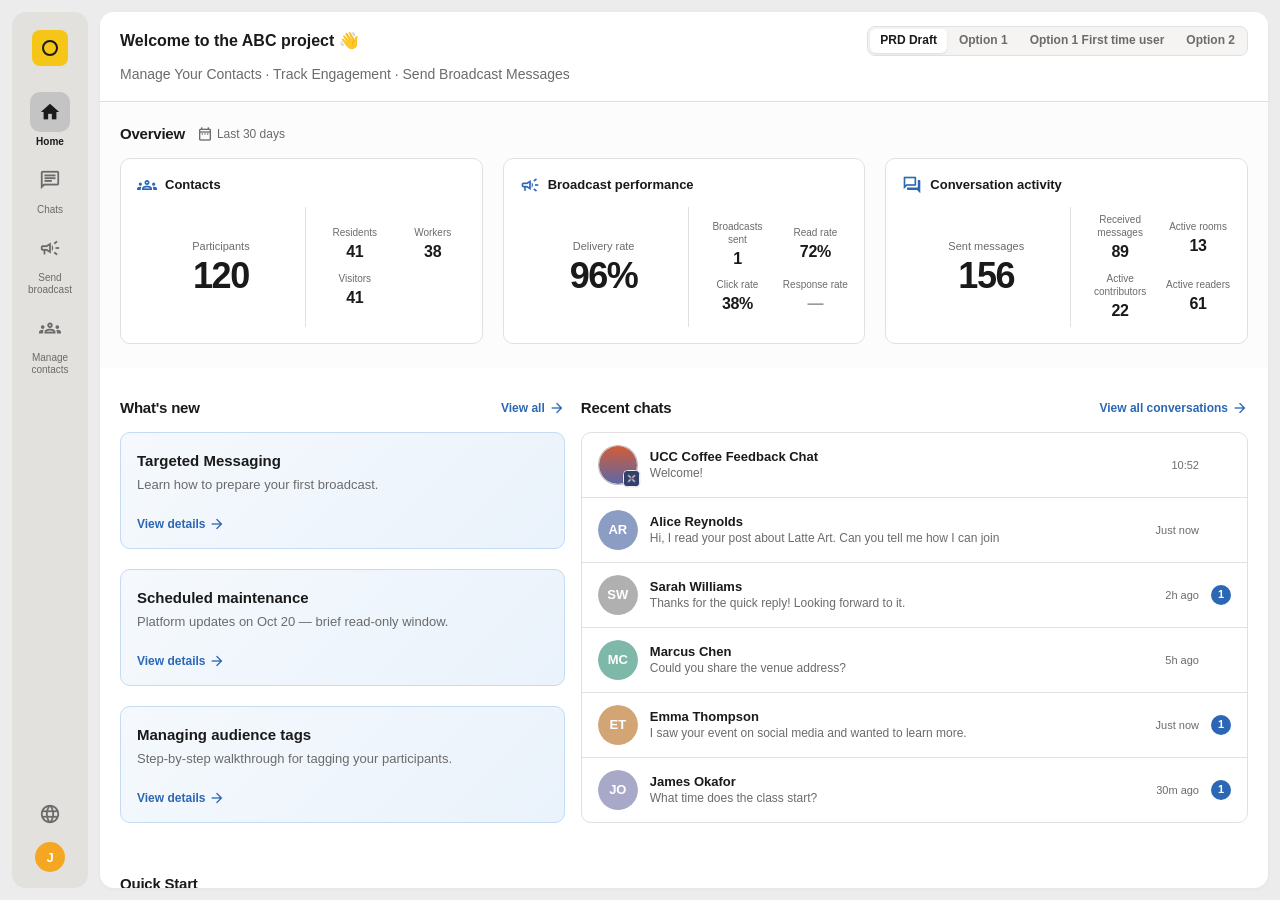
==== commit 44159af7: "Polish home Option 1/2 layouts and Option 2 CTAs. Tighten aside spacing, add metric captions and gro" ====
--- a/mvp/index.html
+++ b/mvp/index.html
@@ -1320,15 +1320,21 @@
                 <div class="home2-section__head">
                   <h2 id="home-v2-overview-title" data-i18n="home3.overviewTitle">Overview</h2>
                 </div>
-                <div class="home-v2-metrics">
+                <div class="home-v2-metrics-carousel-shell" data-od-id="home-v2-metrics-carousel-shell">
+                  <button type="button" class="home-v2-metrics-carousel__nav home-v2-metrics-carousel__nav--prev" aria-label="Previous metrics" hidden>
+                    <span class="material-icons" aria-hidden="true">chevron_left</span>
+                  </button>
+                  <div class="home-v2-metrics-carousel" data-od-id="home-v2-metrics-carousel" tabindex="-1">
+                <div class="home-v2-metrics home-v2-metrics--carousel">
                   <article class="home-v2-metric-card" id="home2v-metric-reach" aria-labelledby="home-v2-reach-label" data-spark-index="0">
                     <header class="home-v2-metric-card__head">
                       <div class="home-v2-metric-card__title-block">
                         <p class="home-v2-metric-card__label" id="home-v2-reach-label">
                           <span data-i18n="home3.metric.projectParticipants">Contacts</span>
                         </p>
+                        <p class="home-v2-metric-card__caption" data-i18n="home2.reach.label">Reachable audience</p>
                       </div>
-                      <p class="home-v2-metric-card__trend is-up" id="home2v-reach-trend">
+                      <p class="home-v2-metric-card__trend is-up home-v2-metric-card__trend--contacts" id="home2v-reach-trend">
                         <span class="home-v2-metric-card__trend-value"></span>
                       </p>
                     </header>
@@ -1346,8 +1352,8 @@
                       <div class="home-v2-metric-card__title-block">
                         <p class="home-v2-metric-card__label" id="home-v2-broadcasts-label">
                           <span data-i18n="home2.metric.broadcastsSent">Broadcasts sent</span>
-                          <span class="home-v2-metric-card__period" data-i18n="home2.period">Last 30 days</span>
                         </p>
+                        <p class="home-v2-metric-card__caption" data-i18n="home2.period">Last 30 days</p>
                       </div>
                     </header>
                     <div class="home-v2-metric-card__body home-v2-metric-card__body--solo">
@@ -1360,8 +1366,8 @@
                       <div class="home-v2-metric-card__title-block">
                         <p class="home-v2-metric-card__label" id="home-v2-clicks-label">
                           <span data-i18n="home2.metric.clickRate">Click rate</span>
-                          <span class="home-v2-metric-card__period" data-i18n="home2.period">Last 30 days</span>
                         </p>
+                        <p class="home-v2-metric-card__caption" data-i18n="home2.period">Last 30 days</p>
                       </div>
                       <p class="home-v2-metric-card__trend is-up" id="home2v-clicks-trend">
                         <span class="home-v2-metric-card__trend-value"></span>
@@ -1372,6 +1378,65 @@
                       <div class="home-v2-spark-wrap" data-spark-id="clicks" aria-hidden="true"></div>
                     </div>
                   </article>
+
+                  <article class="home-v2-metric-card" id="home2v-metric-delivery" aria-labelledby="home-v2-delivery-label" data-spark-index="2">
+                    <header class="home-v2-metric-card__head">
+                      <div class="home-v2-metric-card__title-block">
+                        <p class="home-v2-metric-card__label" id="home-v2-delivery-label">
+                          <span data-i18n="home2.metric.deliveryRate">Delivery rate</span>
+                        </p>
+                        <p class="home-v2-metric-card__caption" data-i18n="home2.period">Last 30 days</p>
+                      </div>
+                      <p class="home-v2-metric-card__trend is-up" id="home2v-delivery-trend">
+                        <span class="home-v2-metric-card__trend-value"></span>
+                      </p>
+                    </header>
+                    <div class="home-v2-metric-card__body">
+                      <p class="home-v2-metric-card__value" id="home2v-delivery-rate">—</p>
+                      <div class="home-v2-spark-wrap" data-spark-id="delivery" aria-hidden="true"></div>
+                    </div>
+                  </article>
+
+                  <article class="home-v2-metric-card" id="home2v-metric-read" aria-labelledby="home-v2-read-label" data-spark-index="3">
+                    <header class="home-v2-metric-card__head">
+                      <div class="home-v2-metric-card__title-block">
+                        <p class="home-v2-metric-card__label" id="home-v2-read-label">
+                          <span data-i18n="home2.metric.readRate">Read rate</span>
+                        </p>
+                        <p class="home-v2-metric-card__caption" data-i18n="home2.period">Last 30 days</p>
+                      </div>
+                      <p class="home-v2-metric-card__trend is-up" id="home2v-read-trend">
+                        <span class="home-v2-metric-card__trend-value"></span>
+                      </p>
+                    </header>
+                    <div class="home-v2-metric-card__body">
+                      <p class="home-v2-metric-card__value" id="home2v-read-rate">—</p>
+                      <div class="home-v2-spark-wrap" data-spark-id="read" aria-hidden="true"></div>
+                    </div>
+                  </article>
+
+                  <article class="home-v2-metric-card" id="home2v-metric-response" aria-labelledby="home-v2-response-label" data-spark-index="4">
+                    <header class="home-v2-metric-card__head">
+                      <div class="home-v2-metric-card__title-block">
+                        <p class="home-v2-metric-card__label" id="home-v2-response-label">
+                          <span data-i18n="home2.metric.responseRate">Response rate</span>
+                        </p>
+                        <p class="home-v2-metric-card__caption" data-i18n="home2.period">Last 30 days</p>
+                      </div>
+                      <p class="home-v2-metric-card__trend is-up" id="home2v-response-trend">
+                        <span class="home-v2-metric-card__trend-value"></span>
+                      </p>
+                    </header>
+                    <div class="home-v2-metric-card__body">
+                      <p class="home-v2-metric-card__value" id="home2v-response-rate">—</p>
+                      <div class="home-v2-spark-wrap" data-spark-id="response" aria-hidden="true"></div>
+                    </div>
+                  </article>
+                </div>
+                  </div>
+                  <button type="button" class="home-v2-metrics-carousel__nav home-v2-metrics-carousel__nav--next" aria-label="More metrics">
+                    <span class="material-icons" aria-hidden="true">chevron_right</span>
+                  </button>
                 </div>
               </section>
 
@@ -1742,8 +1807,9 @@
                         <p class="home-v2-metric-card__label" id="home-v3-reach-label">
                           <span data-i18n="home3.metric.projectParticipants">Contacts</span>
                         </p>
+                        <p class="home-v2-metric-card__caption" data-i18n="home2.reach.label">Reachable audience</p>
                       </div>
-                      <p class="home-v2-metric-card__trend is-up" id="home3v-reach-trend">
+                      <p class="home-v2-metric-card__trend is-up home-v2-metric-card__trend--contacts" id="home3v-reach-trend">
                         <span class="home-v2-metric-card__trend-value"></span>
                       </p>
                     </header>
@@ -1761,8 +1827,8 @@
                       <div class="home-v2-metric-card__title-block">
                         <p class="home-v2-metric-card__label" id="home-v3-broadcasts-label">
                           <span data-i18n="home2.metric.broadcastsSent">Broadcasts sent</span>
-                          <span class="home-v2-metric-card__period" data-i18n="home2.period">Last 30 days</span>
                         </p>
+                        <p class="home-v2-metric-card__caption" data-i18n="home2.period">Last 30 days</p>
                       </div>
                     </header>
                     <div class="home-v2-metric-card__body home-v2-metric-card__body--solo">
--- a/mvp/styles.css
+++ b/mvp/styles.css
@@ -1869,8 +1869,17 @@
 .home2-info:hover .material-icons-outlined,
 .home2-info:focus-visible .material-icons-outlined { color: var(--text-secondary); }
 
-.home2-columns { display: grid; grid-template-columns: minmax(0, 1.5fr) minmax(0, 1fr); gap: 24px; align-items: start; }
+.home2-columns { display: grid; grid-template-columns: minmax(0, 1.5fr) minmax(0, 1fr); gap: 16px; align-items: start; }
 .home2-aside { display: flex; flex-direction: column; gap: 28px; min-width: 0; }
+.home3-bottom.home-section { padding-inline: 20px; }
+.home3-bottom .home2-columns { gap: 16px; }
+.home3-bottom .home2-columns > .home2-section:last-child {
+  padding-left: 0;
+  padding-right: 0;
+}
+.home3-bottom .home2-columns > .home2-section:first-child {
+  padding-right: 0;
+}
 
 .home2-chat-list { list-style: none; margin: 0; padding: 0; border: 1px solid var(--border); border-radius: 10px; overflow: hidden; background: #fff; }
 .home2-chat-list li { border-bottom: 1px solid var(--border); }
@@ -1959,14 +1968,20 @@
 .home-v2-section { border-bottom: 0; }
 .home-v2-section--quick-start { padding-bottom: 28px; }
 .home-v2-layout {
-  display: grid; grid-template-columns: minmax(0, 1.55fr) minmax(0, 1fr); gap: 0 24px;
+  display: grid; grid-template-columns: minmax(0, 1.55fr) minmax(0, 1fr); gap: 0 16px;
   align-items: stretch; flex: 1; min-height: 100%;
 }
 .home-v2-main { min-width: 0; }
 .home-v2-aside {
   min-width: 0; position: sticky; top: 0; align-self: stretch;
-  border-left: 1px solid var(--border); padding-left: 24px;
+  border-left: 1px solid var(--border); padding-left: 20px;
   display: flex; flex-direction: column; gap: 28px;
+  box-sizing: border-box;
+}
+.home-v2-aside .home-section {
+  padding-left: 0;
+  padding-right: 20px;
+  box-sizing: border-box;
 }
 .home-v2-awaiting-status {
   display: inline-flex; align-items: center; gap: 8px; margin: 0 0 12px; padding: 0;
@@ -2008,6 +2023,107 @@
 .home-v2-quick-card__arrow { flex-shrink: 0; font-size: 18px; color: #2b67b5; }
 .home-v2-announce-section { padding-top: 0; padding-bottom: 28px; border-bottom: 0; }
 .home-v2-metrics { display: grid; grid-template-columns: repeat(3, minmax(0, 1fr)); gap: 16px; align-items: stretch; }
+.home-v2-metrics-carousel-shell {
+  position: relative;
+  min-width: 0;
+}
+.home-v2-metrics-carousel {
+  width: 100%;
+  min-width: 0;
+  overflow-x: auto;
+  overflow-y: visible;
+  overscroll-behavior-x: contain;
+  scroll-snap-type: x proximity;
+  scroll-behavior: smooth;
+  -webkit-overflow-scrolling: touch;
+  margin: 0;
+  padding: 0 36px 2px 0;
+  scrollbar-width: none;
+  -ms-overflow-style: none;
+}
+.home-v2-metrics-carousel::-webkit-scrollbar { display: none; width: 0; height: 0; }
+.home-v2-metrics--carousel {
+  display: inline-flex;
+  flex-wrap: nowrap;
+  align-items: stretch;
+  gap: 12px;
+  width: max-content;
+  max-width: none;
+}
+.home-v2-metrics--carousel .home-v2-metric-card {
+  flex: 0 0 var(--home-v2-metric-carousel-card-width, 240px);
+  width: var(--home-v2-metric-carousel-card-width, 240px);
+  min-height: 118px;
+  padding: 12px 13px;
+  scroll-snap-align: start;
+  box-sizing: border-box;
+}
+.home-v2-metrics--carousel .home-v2-metric-card {
+  display: flex;
+  flex-direction: column;
+}
+.home-v2-metrics--carousel .home-v2-metric-card__head {
+  margin-bottom: 8px;
+  min-height: 52px;
+  box-sizing: border-box;
+}
+.home-v2-metrics--carousel .home-v2-metric-card__body,
+.home-v2-metrics--carousel .home-v2-metric-card__body--solo {
+  min-height: 44px;
+  align-items: center;
+  flex: 0 0 auto;
+}
+.home-v2-metrics--carousel .home-v2-metric-card__value {
+  font-size: clamp(24px, 2.6vw, 32px);
+  line-height: 1.05;
+  align-self: center;
+}
+.home-v2-metrics--carousel .home-v2-spark-wrap {
+  height: 44px;
+  flex: 1 1 auto;
+  min-width: 0;
+}
+.home-v2-metrics-carousel__nav {
+  position: absolute;
+  top: 50%;
+  z-index: 2;
+  transform: translateY(-50%);
+  display: grid;
+  place-items: center;
+  width: 32px;
+  height: 32px;
+  padding: 0;
+  border: 1px solid var(--border);
+  border-radius: 999px;
+  background: rgba(255, 255, 255, 0.96);
+  color: var(--text-secondary);
+  box-shadow: 0 2px 8px rgba(0, 0, 0, 0.08);
+  cursor: pointer;
+  transition: background 0.15s ease, color 0.15s ease, box-shadow 0.15s ease;
+}
+.home-v2-metrics-carousel__nav:hover {
+  background: #fff;
+  color: var(--text-primary);
+  box-shadow: 0 3px 10px rgba(0, 0, 0, 0.1);
+}
+.home-v2-metrics-carousel__nav .material-icons { font-size: 22px; line-height: 1; }
+.home-v2-metrics-carousel__nav--prev { left: -6px; }
+.home-v2-metrics-carousel__nav--next { right: -6px; }
+.home-v2-metrics-carousel__nav[hidden] { display: none !important; }
+.home-v2-metrics-carousel-shell::after {
+  content: '';
+  position: absolute;
+  top: 0;
+  right: 0;
+  bottom: 2px;
+  width: 40px;
+  pointer-events: none;
+  background: linear-gradient(90deg, rgba(255, 255, 255, 0) 0%, rgba(255, 255, 255, 0.92) 70%);
+  z-index: 1;
+}
+.home-v2-metrics-carousel-shell.is-at-end::after {
+  opacity: 0;
+}
 .home-v2-metric-column { display: flex; flex-direction: column; gap: 8px; min-width: 0; }
 .home-v2-action-block {
   width: 100%; display: flex; align-items: center; justify-content: space-between; gap: 10px;
@@ -2216,16 +2332,30 @@
 }
 .home-v2-metric-card__title-block { flex: 1; min-width: 0; }
 .home-v2-metric-card__label {
-  display: flex; flex-wrap: wrap; align-items: center; gap: 6px 8px; margin: 0;
+  display: block; margin: 0;
   font-size: 12px; font-weight: 600; color: var(--text-secondary); line-height: 1.35;
+}
+.home-v2-metric-card__label .home-v2-metric-card__period {
+  display: inline; margin-left: 6px;
 }
 .home-v2-metric-card__period {
   font-size: 11px; font-weight: 500; color: var(--text-tertiary);
 }
+.home-v2-metrics--starter .home-v2-metric-card__head,
+.home-v2-metrics--carousel .home-v2-metric-card__head {
+  min-height: 48px;
+}
+.home-v2-metric-card--broadcasts .home-v2-metric-card__head {
+  min-height: 48px;
+}
 .home-v2-metric-card__body {
   display: flex; align-items: center; justify-content: flex-start; gap: 10px 14px; flex: 1; min-height: 52px;
 }
-.home-v2-metric-card__body--solo { min-height: 0; align-items: flex-end; }
+.home-v2-metric-card__body--solo {
+  min-height: 52px;
+  align-items: center;
+  justify-content: flex-start;
+}
 .home-v4 .home-v2-metrics--with-cta { align-items: stretch; }
 .home-v4 .home-v2-metric-card--has-cta {
   min-height: 168px;
@@ -2263,11 +2393,18 @@
   gap: 8px 12px;
 }
 .home-v4 .home-v2-metric-card--has-cta .home-v2-metric-card__body--solo {
-  align-items: flex-start;
+  align-items: center;
+  justify-content: flex-start;
+  min-height: 44px;
   flex: none;
+}
+.home-v4 .home-v2-metric-card--has-cta .home-v2-metric-card__main .home-v2-metric-card__body:not(.home-v2-metric-card__body--solo) {
+  min-height: 44px;
+  align-items: center;
 }
 .home-v4 .home-v2-metric-card--has-cta .home-v2-metric-card__value {
   line-height: 1.05;
+  align-self: center;
 }
 .home-v4 .home-v2-metric-card--has-cta .home-v2-metric-card__foot {
   grid-area: foot;
@@ -2314,6 +2451,15 @@
 }
 .home-v2-metric-card__cta:hover { background: #245a9e; }
 .home-v2-metric-card__cta:focus-visible { outline: 2px solid #2b67b5; outline-offset: 2px; }
+.home-v2-metric-card__cta:disabled {
+  background: #c8d4e4; color: rgba(255, 255, 255, .92); cursor: default; opacity: 1;
+}
+.home-v2-metric-card__cta:disabled:hover { background: #c8d4e4; }
+.home-v2-quick-card:disabled {
+  cursor: default; opacity: .72; border-color: #e0e0e0;
+  background: #f5f5f5; box-shadow: none;
+}
+.home-v2-quick-card:disabled:hover { border-color: #e0e0e0; box-shadow: none; }
 .home-v2-metric-card__value {
   margin: 0; flex: 0 0 auto; min-width: 2.5ch; font-size: clamp(28px, 3.2vw, 36px); font-weight: 700;
   letter-spacing: -.04em; line-height: 1.05; font-variant-numeric: tabular-nums; color: var(--text-primary);
@@ -2333,6 +2479,13 @@
 .home-v2-metric-card__trend-value .home-v2-trend-arrow {
   display: inline-block; margin-right: 3px; font-size: 10px; font-weight: 700; vertical-align: 0.05em;
 }
+.home-v2-metric-card__trend-value .home-v2-trend-contacts-icon {
+  display: inline-block; margin-right: 2px; font-size: 13px; width: 13px; height: 13px;
+  line-height: 13px; vertical-align: -2px; color: inherit;
+}
+.home-v2-metric-card__trend--contacts.is-up {
+  color: #2b67b5; background: rgba(43, 103, 181, .12);
+}
 .home-v2-metric-card__caption { margin: 4px 0 0; font-size: 11px; line-height: 1.4; color: var(--text-tertiary); }
 .home-v2-spark-wrap {
   flex: 1 1 60%; min-width: 0; width: 60%; height: 52px; margin: 0;
@@ -2365,6 +2518,7 @@
 @media (max-width: 1100px) {
   .home-v2-layout { grid-template-columns: 1fr; }
   .home-v2-aside { position: static; border-left: 0; padding-left: 0; border-top: 1px solid var(--border); padding-top: 8px; }
+  .home-v2-aside .home-section { padding-left: 20px; padding-right: 20px; }
 }
 @media (max-width: 960px) {
   .home-v2-metrics { grid-template-columns: 1fr; }
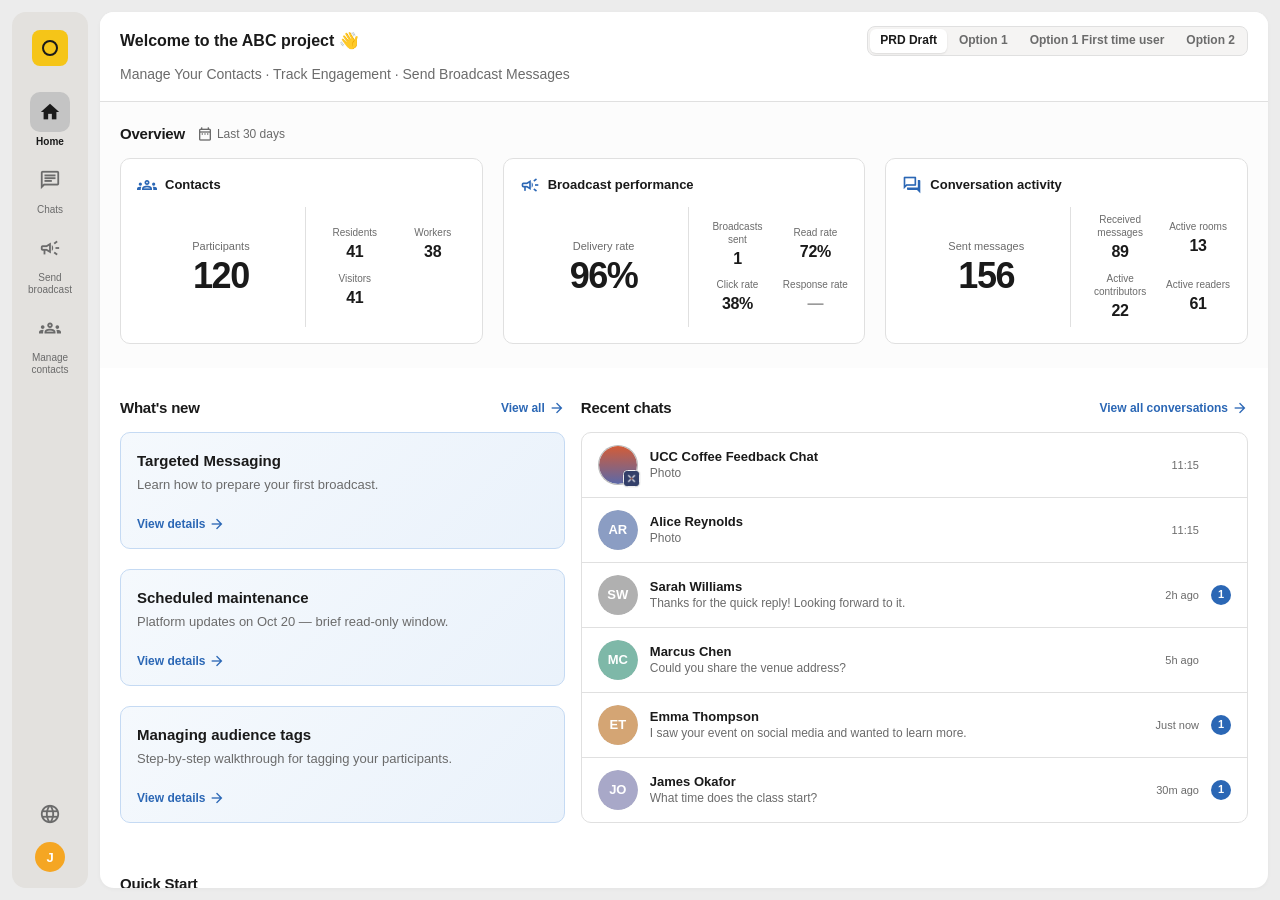
==== commit 14f44a6c: "Add chat message actions menu and demo image messages. Outgoing text and images get Instagram-style " ====
--- a/mvp/index.html
+++ b/mvp/index.html
@@ -3,7 +3,7 @@
   <meta charset="UTF-8">
   <meta name="viewport" content="width=device-width, initial-scale=1.0">
   <title>Chats inbox — MVP</title>
-  <link rel="stylesheet" href="styles.css">
+  <link rel="stylesheet" href="styles.css?v=20251028-msg-icons">
   <link rel="stylesheet" href="https://fonts.googleapis.com/icon?family=Material+Icons">
   <link rel="stylesheet" href="https://fonts.googleapis.com/icon?family=Material+Icons+Outlined">
   <link rel="stylesheet" href="https://fonts.googleapis.com/css2?family=Material+Symbols+Outlined:opsz,wght,FILL,GRAD@20..48,400,0,0">
@@ -2658,7 +2658,7 @@
 
   <div id="toast-container" class="toast-container" aria-live="polite" aria-atomic="true"></div>
 
-  <script src="app.js"></script>
+  <script src="app.js?v=20251028-msg-icons"></script>
 
 
 
--- a/mvp/styles.css
+++ b/mvp/styles.css
@@ -1399,6 +1399,153 @@
 
 .message-row.outgoing .msg-status {
   padding: 0;
+}
+
+.msg-meta {
+  display: flex;
+  flex-direction: row;
+  align-items: center;
+  gap: 0;
+  align-self: flex-end;
+  flex-shrink: 0;
+  max-width: none;
+}
+
+.message-row.outgoing .msg-meta {
+  padding-bottom: 2px;
+}
+
+.msg-actions-wrap {
+  position: relative;
+  flex-shrink: 0;
+  display: flex;
+  align-items: center;
+}
+
+.msg-actions-trigger {
+  display: inline-flex;
+  align-items: center;
+  justify-content: center;
+  width: 26px;
+  height: 26px;
+  padding: 0;
+  border: 0;
+  border-radius: 50%;
+  background: transparent;
+  color: var(--text-tertiary);
+  cursor: pointer;
+  transition: background 0.12s ease, color 0.12s ease;
+}
+
+.msg-actions-trigger .material-icons {
+  font-size: 18px;
+}
+
+.msg-actions-trigger:hover,
+.msg-actions-wrap:focus-within .msg-actions-trigger {
+  background: rgba(0, 0, 0, 0.06);
+  color: var(--text-secondary);
+}
+
+.msg-actions-menu {
+  position: fixed;
+  top: 0;
+  left: 0;
+  z-index: 300;
+  min-width: 168px;
+  padding: 6px;
+  border-radius: 12px;
+  background: #e8e8e8;
+  border: 1px solid rgba(0, 0, 0, 0.06);
+  box-shadow:
+    0 1px 2px rgba(0, 0, 0, 0.06),
+    0 4px 12px rgba(0, 0, 0, 0.07);
+  opacity: 0;
+  visibility: hidden;
+  pointer-events: none;
+  transform: translateY(4px);
+  transition: opacity 0.14s ease, visibility 0.14s ease, transform 0.14s ease;
+}
+
+.msg-actions-menu.is-below {
+  transform: translateY(-4px);
+}
+
+.msg-actions-wrap.is-open .msg-actions-menu,
+.msg-actions-wrap:hover .msg-actions-menu,
+.msg-actions-wrap:focus-within .msg-actions-menu {
+  opacity: 1;
+  visibility: visible;
+  pointer-events: auto;
+  transform: translateY(0);
+}
+
+.msg-actions-wrap.is-open .msg-actions-menu.is-below,
+.msg-actions-wrap:hover .msg-actions-menu.is-below,
+.msg-actions-wrap:focus-within .msg-actions-menu.is-below {
+  transform: translateY(0);
+}
+
+.msg-actions-wrap.is-open .msg-actions-trigger {
+  background: rgba(0, 0, 0, 0.06);
+  color: var(--text-secondary);
+}
+
+.msg-actions-menu__item {
+  display: flex;
+  align-items: center;
+  gap: 10px;
+  width: 100%;
+  padding: 10px 12px;
+  border: 0;
+  border-radius: 8px;
+  background: transparent;
+  font-family: inherit;
+  font-size: 14px;
+  font-weight: 500;
+  line-height: 1.25;
+  text-align: left;
+  cursor: pointer;
+  transition: background 0.12s ease;
+}
+
+.msg-actions-menu__item .composer-icon.msg-actions-menu__icon {
+  flex-shrink: 0;
+  font-size: 20px;
+  font-variation-settings: 'FILL' 0, 'wght' 400, 'GRAD' 0, 'opsz' 24;
+}
+
+.msg-actions-trigger .composer-icon.msg-actions-menu__icon {
+  font-size: 18px;
+  color: inherit;
+  font-variation-settings: 'FILL' 0, 'wght' 400, 'GRAD' 0, 'opsz' 20;
+}
+
+.msg-actions-menu__item:hover,
+.msg-actions-menu__item:focus-visible {
+  background: #f5f5f5;
+}
+
+.msg-actions-menu__item--copy {
+  color: #494644;
+}
+
+.msg-actions-menu__item--copy .composer-icon.msg-actions-menu__icon {
+  color: #494644;
+}
+
+.msg-actions-menu__item--unsend {
+  color: #b7282e;
+}
+
+.msg-actions-menu__item--unsend .composer-icon.msg-actions-menu__icon {
+  color: #b7282e;
+}
+
+.msg-meta .msg-status {
+  flex-direction: column;
+  align-items: flex-start;
+  padding: 0 2px 0 0;
 }
 
 .msg-status__label,
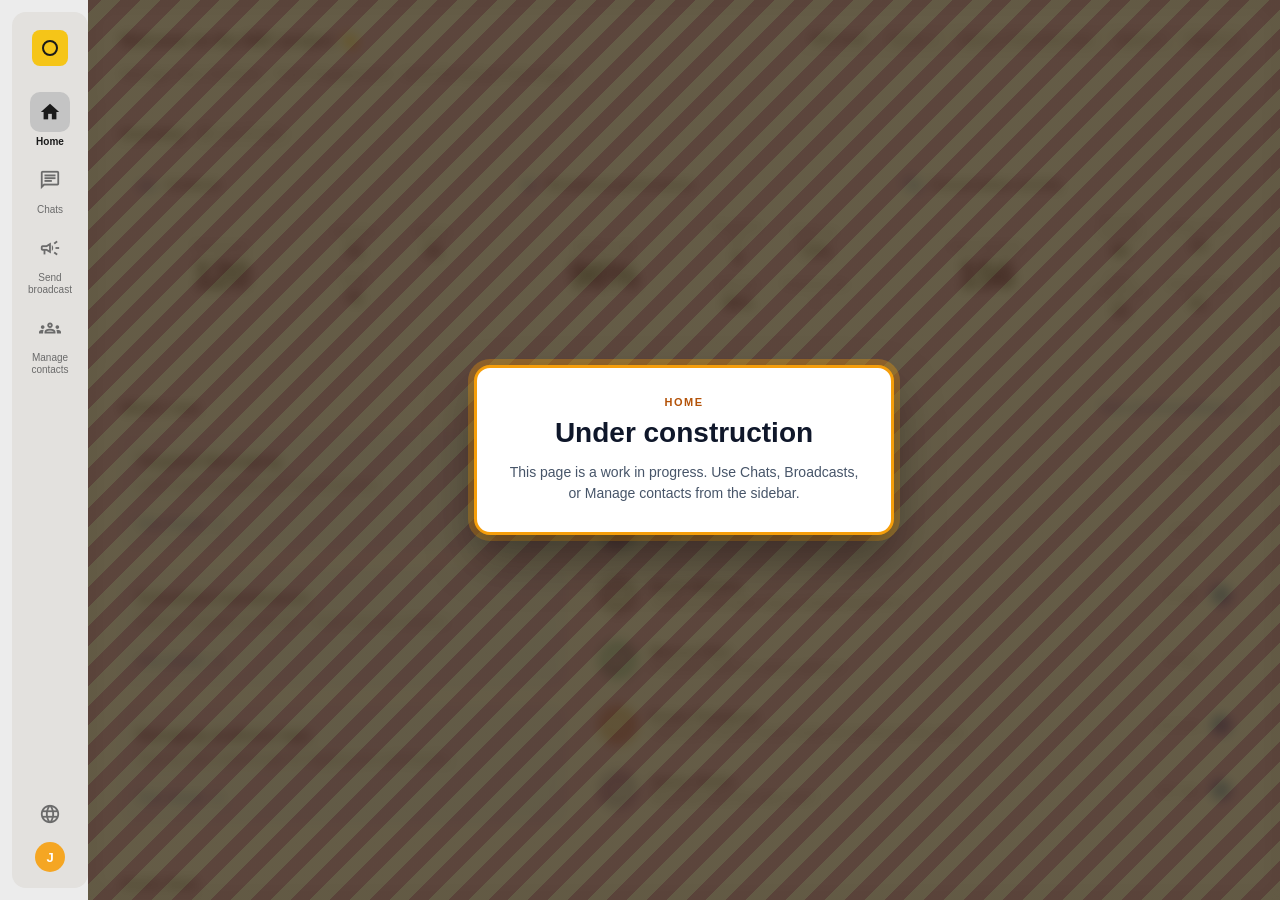
==== commit 0cd854b0: "Ship MVP updates: PDF attach, tag deletion, and home work-in-progress overlay. Unifies create/delete" ====
--- a/mvp/index.html
+++ b/mvp/index.html
@@ -3,7 +3,7 @@
   <meta charset="UTF-8">
   <meta name="viewport" content="width=device-width, initial-scale=1.0">
   <title>Chats inbox — MVP</title>
-  <link rel="stylesheet" href="styles.css?v=20251028-msg-icons">
+  <link rel="stylesheet" href="styles.css?v=20251119-home-construction">
   <link rel="stylesheet" href="https://fonts.googleapis.com/icon?family=Material+Icons">
   <link rel="stylesheet" href="https://fonts.googleapis.com/icon?family=Material+Icons+Outlined">
   <link rel="stylesheet" href="https://fonts.googleapis.com/css2?family=Material+Symbols+Outlined:opsz,wght,FILL,GRAD@20..48,400,0,0">
@@ -184,13 +184,12 @@
       border-bottom: var(--mvp-h-border);
     }
 
-    .view--chats .inbox-header,
-    .view--broadcasts .inbox-header {
-      padding: var(--mvp-h-single-pad);
+    .view--chats .inbox-header {
+      padding: 8px 4px 8px 20px;
       display: flex;
       align-items: center;
-      min-height: var(--mvp-h-min);
-      height: var(--mvp-h-min);
+      min-height: 57px;
+      height: 57px;
       box-sizing: border-box;
       background: var(--inbox-bg);
       border-bottom: var(--mvp-h-border);
@@ -234,8 +233,11 @@
     }
 
     .view--broadcasts .broadcast-detail-header {
-      display: block;
-      padding: 0;
+      display: flex;
+      align-items: center;
+      min-height: 57px;
+      height: 57px;
+      padding: 8px 12px 8px 20px;
       box-sizing: border-box;
       background: var(--inbox-bg);
       border-bottom: var(--mvp-h-border);
@@ -250,7 +252,12 @@
     }
 
     .view--broadcasts .broadcast-detail-header__content {
-      display: contents;
+      display: flex;
+      align-items: center;
+      justify-content: space-between;
+      gap: 16px;
+      width: 100%;
+      min-width: 0;
     }
 
     .view--chats .chat-header__content h2 {
@@ -258,15 +265,12 @@
     }
 
     .view--broadcasts .broadcast-detail-header__top {
-      grid-column: 1;
-      grid-row: 1;
-      padding: var(--mvp-h-title-pad);
       display: flex;
       align-items: center;
       gap: 10px;
-      box-sizing: border-box;
-      min-height: 0;
-      flex-wrap: nowrap;
+      min-width: 0;
+      flex: 1;
+      padding: 0;
     }
 
     .view--broadcasts .broadcast-detail-header__top h2 {
@@ -277,16 +281,20 @@
       text-overflow: ellipsis;
     }
 
+    .view--broadcasts .broadcast-detail-header__top h2.is-untitled {
+      flex: 0 1 auto;
+      max-width: 30%;
+    }
+
     .view--broadcasts .broadcast-detail-header__meta {
-      grid-column: 1;
-      grid-row: 2;
-      padding: var(--mvp-h-meta-pad);
-      min-height: 0;
-      box-sizing: border-box;
       display: flex;
       align-items: center;
+      justify-content: flex-end;
       gap: 8px;
-      flex-wrap: wrap;
+      flex: 0 0 auto;
+      margin-left: auto;
+      padding: 0;
+      min-width: 0;
     }
 
     .view--broadcasts .broadcast-detail-header__meta .status-pill {
@@ -323,6 +331,7 @@
       color: var(--text-secondary);
       line-height: 1.45;
       margin: 0;
+      white-space: nowrap;
     }
 
     /* Stacked panel header — title + subtext (Contacts, broadcast detail meta) */
@@ -450,6 +459,8 @@
 
     .view--contacts .contacts-card__top {
       padding: 18px 20px 0;
+      z-index: 8;
+      overflow: visible;
     }
 
     /* Full-width action row — flush with table header (no floating bar) */
@@ -458,8 +469,8 @@
       align-items: center;
       justify-content: space-between;
       gap: 16px;
-      min-height: 44px;
-      padding: 8px 20px;
+      min-height: 56px;
+      padding: 10px 20px;
       margin: 8px 0 0 0;
       border-radius: 0;
       border-top: 1px solid var(--border);
@@ -467,6 +478,8 @@
       background: #2B67B5;
       box-sizing: border-box;
       width: 100%;
+      overflow: visible;
+      z-index: 6;
     }
 
     .view--contacts .contacts-selection-bar.is-disabled {
@@ -477,6 +490,13 @@
     .view--contacts .contacts-selection-bar__left,
     .view--contacts .contacts-selection-bar__summary {
       min-width: 0;
+      overflow: visible;
+    }
+
+    .view--contacts .contacts-table-shell,
+    .view--contacts .contacts-table-wrap {
+      position: relative;
+      z-index: 1;
     }
 
     .view--contacts .contacts-selection-pill {
@@ -510,9 +530,22 @@
     }
 
     .view--contacts .contacts-selection-btn {
-      padding: 6px 12px;
-      border-radius: 6px;
-      font-size: 12px;
+      height: 36px;
+      padding: 0 12px;
+      border-radius: 8px;
+      font-size: 13px;
+      font-weight: 500;
+      letter-spacing: 0;
+    }
+
+    .view--contacts #contacts-add-tags-btn {
+      min-width: 118px;
+      justify-content: center;
+      box-sizing: border-box;
+    }
+
+    .view--contacts .contacts-selection-btn .material-icons {
+      font-size: 18px;
     }
 
     .view--contacts .contacts-selection-bar.is-disabled .contacts-selection-btn--outline {
@@ -539,7 +572,7 @@
       position: absolute;
       left: 0;
       top: calc(100% + 6px);
-      z-index: 20;
+      z-index: 7;
       width: max-content;
       max-width: 280px;
       padding: 6px 10px;
@@ -650,68 +683,25 @@
     }
 
     .view--broadcasts .inbox-header {
+      display: flex;
+      align-items: center;
       justify-content: flex-start;
+      gap: 8px;
+      height: 57px;
+      min-height: 57px;
+      padding: 8px 4px 8px 20px;
+      box-sizing: border-box;
+      background: var(--inbox-bg);
+      border-bottom: var(--mvp-h-border);
     }
 
     .view--broadcasts .inbox-header__title-row {
       display: flex;
       align-items: center;
-      justify-content: space-between;
-      gap: 8px;
+      justify-content: flex-start;
+      gap: 10px;
       min-width: 0;
-      width: 100%;
-    }
-
-    [data-od-id="broadcasts-compose-btn"] {
-      display: inline-flex;
-      align-items: center;
-      justify-content: center;
-      flex-shrink: 0;
-      margin-left: auto;
-      padding: 0;
-      border: none;
-      background: transparent;
-      cursor: pointer;
-      border-radius: 10px;
-      transition: background 0.15s;
-    }
-
-    [data-od-id="broadcasts-compose-btn"] .broadcasts-compose-icon-wrap {
-      width: 40px;
-      height: 40px;
-      display: flex;
-      align-items: center;
-      justify-content: center;
-      border-radius: 10px;
-      transition: background 0.15s;
-    }
-
-    [data-od-id="broadcasts-compose-btn"]:hover .broadcasts-compose-icon-wrap,
-    [data-od-id="broadcasts-compose-btn"]:focus-visible .broadcasts-compose-icon-wrap {
-      background: rgba(0, 0, 0, 0.06);
-    }
-
-    [data-od-id="broadcasts-compose-btn"] .material-icons-outlined {
-      font-size: 22px;
-      color: var(--text-secondary);
-      line-height: 1;
-    }
-
-    [data-od-id="broadcasts-compose-btn"]:hover .material-icons-outlined,
-    [data-od-id="broadcasts-compose-btn"]:focus-visible .material-icons-outlined {
-      color: var(--text-primary);
-    }
-
-    .view--broadcasts [data-od-id="broadcasts-inbox-header"] {
-      padding: 12px 4px 12px 20px;
-    }
-
-    .view--broadcasts [data-od-id="broadcasts-inbox-header"] .inbox-header__title-row {
-      width: 100%;
-    }
-
-    .view--broadcasts [data-od-id="broadcasts-compose-btn"] {
-      margin-right: 0;
+      flex: 1;
     }
 
     /* MVP: broadcast list panel hidden — remove hidden on broadcasts-inbox-rail to restore */
@@ -721,33 +711,6 @@
 
     .view--broadcasts.view--broadcasts-list-hidden .panel-rail--chat {
       padding-left: var(--panel-gap);
-    }
-
-    #broadcast-empty-new-btn {
-      display: inline-flex;
-      align-items: center;
-      justify-content: center;
-      gap: 8px;
-      width: 100%;
-      margin-top: 4px;
-      padding: 12px 20px;
-      background: #2b67b5;
-      color: #fff;
-      font-size: 14px;
-      font-weight: 600;
-      border-radius: 10px;
-      transition: background 0.15s ease;
-    }
-
-    #broadcast-empty-new-btn:hover {
-      background: #245a9e;
-    }
-
-    #broadcast-empty-new-btn .material-symbols-outlined {
-      font-size: 20px;
-      color: #fff;
-      line-height: 1;
-      font-variation-settings: 'wght' 400;
     }
 
     /* Wizard panel header — title row + stepper below */
@@ -1170,6 +1133,7 @@
               <button type="button" class="home-option-toggle__btn is-active" data-home-option="1" aria-pressed="true" data-i18n="home.option.draft">PRD Draft</button>
               <button type="button" class="home-option-toggle__btn" data-home-option="2" aria-pressed="false" data-i18n="home.option.two">Option 1</button>
               <button type="button" class="home-option-toggle__btn" data-home-option="3" aria-pressed="false" data-i18n="home.option.firstTime">Option 1 First time user</button>
+              <button type="button" class="home-option-toggle__btn" data-home-option="5" aria-pressed="false" data-i18n="home.option.contactsSplit">Option 3</button>
               <button type="button" class="home-option-toggle__btn" data-home-option="4" aria-pressed="false" data-i18n="home.option.three">Option 2</button>
             </div>
           </div>
@@ -1305,6 +1269,7 @@
               <button type="button" class="home-option-toggle__btn" data-home-option="1" aria-pressed="false" data-i18n="home.option.draft">PRD Draft</button>
               <button type="button" class="home-option-toggle__btn is-active" data-home-option="2" aria-pressed="true" data-i18n="home.option.two">Option 1</button>
               <button type="button" class="home-option-toggle__btn" data-home-option="3" aria-pressed="false" data-i18n="home.option.firstTime">Option 1 First time user</button>
+              <button type="button" class="home-option-toggle__btn" data-home-option="5" aria-pressed="false" data-i18n="home.option.contactsSplit">Option 3</button>
               <button type="button" class="home-option-toggle__btn" data-home-option="4" aria-pressed="false" data-i18n="home.option.three">Option 2</button>
             </div>
           </div>
@@ -1567,6 +1532,7 @@
               <button type="button" class="home-option-toggle__btn" data-home-option="1" aria-pressed="false" data-i18n="home.option.draft">PRD Draft</button>
               <button type="button" class="home-option-toggle__btn" data-home-option="2" aria-pressed="false" data-i18n="home.option.two">Option 1</button>
               <button type="button" class="home-option-toggle__btn" data-home-option="3" aria-pressed="false" data-i18n="home.option.firstTime">Option 1 First time user</button>
+              <button type="button" class="home-option-toggle__btn" data-home-option="5" aria-pressed="false" data-i18n="home.option.contactsSplit">Option 3</button>
               <button type="button" class="home-option-toggle__btn is-active" data-home-option="4" aria-pressed="true" data-i18n="home.option.three">Option 2</button>
             </div>
           </div>
@@ -1785,6 +1751,7 @@
               <button type="button" class="home-option-toggle__btn" data-home-option="1" aria-pressed="false" data-i18n="home.option.draft">PRD Draft</button>
               <button type="button" class="home-option-toggle__btn" data-home-option="2" aria-pressed="false" data-i18n="home.option.two">Option 1</button>
               <button type="button" class="home-option-toggle__btn is-active" data-home-option="3" aria-pressed="true" data-i18n="home.option.firstTime">Option 1 First time user</button>
+              <button type="button" class="home-option-toggle__btn" data-home-option="5" aria-pressed="false" data-i18n="home.option.contactsSplit">Option 3</button>
               <button type="button" class="home-option-toggle__btn" data-home-option="4" aria-pressed="false" data-i18n="home.option.three">Option 2</button>
             </div>
           </div>
@@ -1941,6 +1908,144 @@
           </div>
         </div>
       </main>
+
+      <!-- Option 5: IA split — Contacts + Analytics (Option 3) -->
+      <main class="home-panel home-v2 home-v5 hidden" id="home-option-5" data-od-id="home-v5-panel">
+        <header class="home-header mvp-panel-header mvp-panel-header--stacked" data-od-id="home-v5-header">
+          <div class="mvp-panel-header__top home-header__top">
+            <h2 data-i18n="home3.welcomeTitle">Welcome to the ABC project 👋</h2>
+            <div class="home-option-toggle" role="group" aria-label="Home design option">
+              <button type="button" class="home-option-toggle__btn" data-home-option="1" aria-pressed="false" data-i18n="home.option.draft">PRD Draft</button>
+              <button type="button" class="home-option-toggle__btn" data-home-option="2" aria-pressed="false" data-i18n="home.option.two">Option 1</button>
+              <button type="button" class="home-option-toggle__btn" data-home-option="3" aria-pressed="false" data-i18n="home.option.firstTime">Option 1 First time user</button>
+              <button type="button" class="home-option-toggle__btn is-active" data-home-option="5" aria-pressed="true" data-i18n="home.option.contactsSplit">Option 3</button>
+              <button type="button" class="home-option-toggle__btn" data-home-option="4" aria-pressed="false" data-i18n="home.option.three">Option 2</button>
+            </div>
+          </div>
+          <div class="mvp-panel-header__meta home-header__meta">
+            <p class="home-header__subtitle" data-i18n="home3.subtitle">Manage Your Contacts · Track Engagement · Send Broadcast Messages</p>
+          </div>
+        </header>
+        <div class="home-v2-scroll" data-od-id="home-v5-scroll">
+          <div class="home-v2-layout">
+            <div class="home-v2-main">
+              <section class="home-section home-v2-section home-v5-contacts-section" aria-labelledby="home-v5-contacts-title">
+                <div class="home2-section__head">
+                  <h2 id="home-v5-contacts-title" data-i18n="home5.contactsTitle">Contacts</h2>
+                  <button class="home-text-link" type="button" id="home5v-manage-contacts">
+                    <span data-i18n="home5.manageContacts">Manage contacts</span>
+                    <span class="material-icons" aria-hidden="true">arrow_forward</span>
+                  </button>
+                </div>
+                <div class="home-v5-contacts-row">
+                  <button type="button" class="home-v2-metric-card home-v5-contacts-metric" id="home5v-contacts-metric" aria-labelledby="home-v5-reach-label">
+                    <header class="home-v2-metric-card__head">
+                      <div class="home-v2-metric-card__title-block">
+                        <p class="home-v2-metric-card__label" id="home-v5-reach-label"><span data-i18n="home3.metric.projectParticipants">Contacts</span></p>
+                        <p class="home-v2-metric-card__caption" data-i18n="home2.reach.label">Reachable audience</p>
+                      </div>
+                      <p class="home-v2-metric-card__trend is-up home-v2-metric-card__trend--contacts" id="home5v-reach-trend"><span class="home-v2-metric-card__trend-value"></span></p>
+                    </header>
+                    <div class="home-v2-metric-card__body">
+                      <p class="home-v2-metric-card__value" id="home5v-reach-total">—</p>
+                      <div class="home-v2-spark-wrap" data-spark-id="reach" aria-hidden="true"></div>
+                    </div>
+                  </button>
+                  <div class="home-v2-metric-card home-v2-metric-card--plain home-v5-tags-panel" id="home5v-tags-panel">
+                    <header class="home-v2-metric-card__head home-v5-tags-panel__head">
+                      <div class="home-v2-metric-card__title-block">
+                        <p class="home-v2-metric-card__label"><span data-i18n="home5.recentTags">Recent tags</span></p>
+                      </div>
+                    </header>
+                    <div class="home-v5-tags-panel__grid" id="home5v-tags-grid"></div>
+                  </div>
+                </div>
+              </section>
+              <section class="home-section home-v2-section home-v2-metrics-section" aria-labelledby="home-v5-analytics-title">
+                <div class="home2-section__head"><h2 id="home-v5-analytics-title" data-i18n="home5.analyticsTitle">Analytics</h2></div>
+                <div class="home-v2-metrics-carousel-shell" data-od-id="home-v5-metrics-carousel-shell">
+                  <button type="button" class="home-v2-metrics-carousel__nav home-v2-metrics-carousel__nav--prev" aria-label="Previous metrics" hidden><span class="material-icons" aria-hidden="true">chevron_left</span></button>
+                  <div class="home-v2-metrics-carousel" tabindex="-1">
+                    <div class="home-v2-metrics home-v2-metrics--carousel">
+                      <article class="home-v2-metric-card home-v2-metric-card--broadcasts" aria-labelledby="home-v5-broadcasts-label">
+                        <span class="home-v2-metric-card__decor" aria-hidden="true"><span class="material-icons">campaign</span></span>
+                        <header class="home-v2-metric-card__head"><div class="home-v2-metric-card__title-block"><p class="home-v2-metric-card__label" id="home-v5-broadcasts-label"><span data-i18n="home2.metric.broadcastsSent">Broadcasts sent</span></p><p class="home-v2-metric-card__caption" data-i18n="home2.period">Last 30 days</p></div></header>
+                        <div class="home-v2-metric-card__body home-v2-metric-card__body--solo"><p class="home-v2-metric-card__value" id="home5v-broadcasts-sent">—</p></div>
+                      </article>
+                      <article class="home-v2-metric-card" aria-labelledby="home-v5-clicks-label"><header class="home-v2-metric-card__head"><div class="home-v2-metric-card__title-block"><p class="home-v2-metric-card__label" id="home-v5-clicks-label"><span data-i18n="home2.metric.clickRate">Click rate</span></p><p class="home-v2-metric-card__caption" data-i18n="home2.period">Last 30 days</p></div><p class="home-v2-metric-card__trend is-up" id="home5v-clicks-trend"><span class="home-v2-metric-card__trend-value"></span></p></header><div class="home-v2-metric-card__body"><p class="home-v2-metric-card__value" id="home5v-click-rate">—</p><div class="home-v2-spark-wrap" data-spark-id="clicks" aria-hidden="true"></div></div></article>
+                      <article class="home-v2-metric-card" aria-labelledby="home-v5-delivery-label"><header class="home-v2-metric-card__head"><div class="home-v2-metric-card__title-block"><p class="home-v2-metric-card__label" id="home-v5-delivery-label"><span data-i18n="home2.metric.deliveryRate">Delivery rate</span></p><p class="home-v2-metric-card__caption" data-i18n="home2.period">Last 30 days</p></div><p class="home-v2-metric-card__trend is-up" id="home5v-delivery-trend"><span class="home-v2-metric-card__trend-value"></span></p></header><div class="home-v2-metric-card__body"><p class="home-v2-metric-card__value" id="home5v-delivery-rate">—</p><div class="home-v2-spark-wrap" data-spark-id="delivery" aria-hidden="true"></div></div></article>
+                      <article class="home-v2-metric-card" aria-labelledby="home-v5-read-label"><header class="home-v2-metric-card__head"><div class="home-v2-metric-card__title-block"><p class="home-v2-metric-card__label" id="home-v5-read-label"><span data-i18n="home2.metric.readRate">Read rate</span></p><p class="home-v2-metric-card__caption" data-i18n="home2.period">Last 30 days</p></div><p class="home-v2-metric-card__trend is-up" id="home5v-read-trend"><span class="home-v2-metric-card__trend-value"></span></p></header><div class="home-v2-metric-card__body"><p class="home-v2-metric-card__value" id="home5v-read-rate">—</p><div class="home-v2-spark-wrap" data-spark-id="read" aria-hidden="true"></div></div></article>
+                      <article class="home-v2-metric-card" aria-labelledby="home-v5-response-label"><header class="home-v2-metric-card__head"><div class="home-v2-metric-card__title-block"><p class="home-v2-metric-card__label" id="home-v5-response-label"><span data-i18n="home2.metric.responseRate">Response rate</span></p><p class="home-v2-metric-card__caption" data-i18n="home2.period">Last 30 days</p></div><p class="home-v2-metric-card__trend is-up" id="home5v-response-trend"><span class="home-v2-metric-card__trend-value"></span></p></header><div class="home-v2-metric-card__body"><p class="home-v2-metric-card__value" id="home5v-response-rate">—</p><div class="home-v2-spark-wrap" data-spark-id="response" aria-hidden="true"></div></div></article>
+                    </div>
+                  </div>
+                  <button type="button" class="home-v2-metrics-carousel__nav home-v2-metrics-carousel__nav--next" aria-label="More metrics"><span class="material-icons" aria-hidden="true">chevron_right</span></button>
+                </div>
+              </section>
+              <section class="home-section home-v2-section home-v2-chats-section" aria-labelledby="home-v5-recent-title">
+                <div class="home2-section__head">
+                  <h2 id="home-v5-recent-title" class="home-v2-awaiting-title"><span data-i18n="home3.metric.awaitingReply">Awaiting your reply</span><span class="home-v2-awaiting-badge" id="home5v-awaiting-count" aria-hidden="true">0</span></h2>
+                  <button class="home-text-link" type="button" id="home5v-view-all-chats"><span data-i18n="home2.recent.viewAll">View all conversations</span><span class="material-icons" aria-hidden="true">arrow_forward</span></button>
+                </div>
+                <ul class="home2-chat-list" id="home5v-chat-list"></ul>
+              </section>
+            </div>
+            <aside class="home-v2-aside">
+              <section class="home-section home-v2-section home-v2-quick-section" aria-labelledby="home-v5-quick-title">
+                <div class="home-section__heading home-v2-quick-heading"><h2 id="home-v5-quick-title" data-i18n="home3.quickStart.title">Quick Start</h2></div>
+                <div class="home-v2-quick-stack">
+                  <button class="home-v2-quick-card" type="button" data-home2v-action="broadcast"><span class="home-v2-quick-card__icon" aria-hidden="true"><span class="material-icons">campaign</span></span><span class="home-v2-quick-card__copy"><span class="home-v2-quick-card__title" data-i18n="home2.actions.broadcast.title">New broadcast message</span><span class="home-v2-quick-card__desc" data-i18n="home3.quickStart.broadcastDesc">Send a message to selected contacts.</span></span><span class="material-icons home-v2-quick-card__arrow" aria-hidden="true">arrow_forward</span></button>
+                </div>
+              </section>
+              <section class="home-section home-v2-section home-v2-announce-section" aria-labelledby="home-v5-announce-title">
+                <div class="home2-section__head">
+                  <h2 id="home-v5-announce-title" data-i18n="home3.announcements.title">Announcements</h2>
+                  <button class="home-text-link" type="button" data-home2-news="all">
+                    <span data-i18n="home2.news.viewAll">View all</span>
+                    <span class="material-icons" aria-hidden="true">arrow_forward</span>
+                  </button>
+                </div>
+                <ul class="home-v2-announce-list">
+                  <li>
+                    <button class="home-v2-announce-row" type="button" data-home2-news="featured">
+                      <span class="home-v2-announce-row__main">
+                        <span class="home-v2-announce-row__title" data-i18n="home2.news.featured.title">Targeted Messaging</span>
+                        <span class="home-v2-announce-row__excerpt" data-i18n="home2.news.featured.desc">Learn how to prepare your first broadcast.</span>
+                      </span>
+                      <time class="home-v2-announce-row__date" data-i18n="home3.news.featuredDate">Today</time>
+                    </button>
+                  </li>
+                  <li>
+                    <button class="home-v2-announce-row" type="button" data-home2-news="maintenance">
+                      <span class="home-v2-announce-row__main">
+                        <span class="home-v2-announce-row__title" data-i18n="home2.news.item1.title">Scheduled maintenance</span>
+                        <span class="home-v2-announce-row__excerpt" data-i18n="home3.news.maintenanceDesc">Platform updates on Oct 20 — brief read-only window.</span>
+                      </span>
+                      <time class="home-v2-announce-row__date" data-i18n="home2.news.item1.date">Oct 20</time>
+                    </button>
+                  </li>
+                  <li>
+                    <button class="home-v2-announce-row" type="button" data-home2-news="tags-guide">
+                      <span class="home-v2-announce-row__main">
+                        <span class="home-v2-announce-row__title" data-i18n="home2.news.item2.title">New guide: Managing audience tags</span>
+                        <span class="home-v2-announce-row__excerpt" data-i18n="home3.news.tagsGuideDesc">Step-by-step walkthrough for tagging your participants.</span>
+                      </span>
+                      <time class="home-v2-announce-row__date" data-i18n="home2.news.item2.date">Oct 9</time>
+                    </button>
+                  </li>
+                </ul>
+              </section>
+            </aside>
+          </div>
+        </div>
+      </main>
+
+      <div class="home-under-construction" id="home-under-construction" role="status" aria-live="polite" aria-label="Home under construction">
+        <div class="home-under-construction__panel">
+          <p class="home-under-construction__badge">HOME</p>
+          <h2 class="home-under-construction__title">Under construction</h2>
+          <p class="home-under-construction__desc">This page is a work in progress. Use Chats, Broadcasts, or Manage contacts from the sidebar.</p>
+        </div>
+      </div>
     </div>
 
     <!-- Chats view -->
@@ -1984,7 +2089,10 @@
         </div>
       </div>
 
-      <ul class="chat-list" id="chat-list" role="list" data-od-id="chat-list"></ul>
+      <div class="list-scroll">
+      <ul class="chat-list" id="chat-list" role="list" data-od-id="chat-list" data-overlay-scroller></ul>
+      <div class="overlay-scrollbar" hidden aria-hidden="true"><div class="overlay-scrollbar__thumb"></div></div>
+      </div>
       </aside>
     </div>
 
@@ -2029,16 +2137,32 @@
       <div class="messages" id="messages" data-od-id="chat-messages"></div>
 
       <footer class="composer" data-od-id="chat-composer">
+        <div class="composer__stack">
+          <div class="composer-attach-preview hidden" id="composer-attach-preview" aria-live="polite"></div>
+          <div class="composer__row">
         <div class="attach-menu-wrap" data-od-id="chat-attach-wrap">
-          <input type="file" id="chat-attach-input" class="visually-hidden" accept="image/*,application/pdf,.pdf" tabindex="-1">
-          <label class="attach-btn" for="chat-attach-input" id="chat-attach-btn" data-i18n-aria="chats.attachAria" aria-label="Attach file" data-od-id="chat-attach-btn">
+          <button class="attach-btn" type="button" id="chat-attach-btn" data-i18n-aria="chats.attachAria" aria-label="Attach" aria-haspopup="menu" aria-expanded="false" aria-controls="chat-attach-menu" data-od-id="chat-attach-btn">
             <span class="material-symbols-outlined composer-icon" aria-hidden="true">add</span>
-          </label>
+          </button>
+          <div class="attach-menu" id="chat-attach-menu" role="menu" aria-hidden="true">
+            <button class="attach-menu__item" type="button" data-attach-action="image" role="menuitem">
+              <span class="material-symbols-outlined composer-icon" aria-hidden="true">image</span>
+              <span data-i18n="chats.attachImage">Image</span>
+            </button>
+            <button class="attach-menu__item" type="button" data-attach-action="pdf" role="menuitem">
+              <span class="material-symbols-outlined composer-icon" aria-hidden="true">picture_as_pdf</span>
+              <span data-i18n="chats.attachPdf">PDF</span>
+            </button>
+          </div>
+          <input type="file" id="chat-image-input" class="visually-hidden" accept="image/*" tabindex="-1">
+          <input type="file" id="chat-pdf-input" class="visually-hidden" accept=".pdf,application/pdf" multiple tabindex="-1">
         </div>
-        <input type="text" class="message-input" id="message-input" placeholder="Message" autocomplete="off" data-od-id="chat-message-input" data-i18n-placeholder="chats.messagePlaceholder">
+        <textarea class="message-input" id="message-input" rows="1" placeholder="Message" autocomplete="off" data-od-id="chat-message-input" data-i18n-placeholder="chats.messagePlaceholder"></textarea>
         <button type="button" class="composer-send-btn" id="chat-send-btn" disabled="" aria-label="Send message" data-od-id="chat-send-btn" data-i18n="chats.send" data-i18n-aria="chats.sendAria">
           Send
         </button>
+          </div>
+        </div>
       </footer>
       </main>
 
@@ -2046,9 +2170,12 @@
         <header class="chat-room-settings__header">
           <h2 class="chat-room-settings__title" id="chat-room-settings-title" data-i18n="communityRoom.title">Room settings</h2>
         </header>
-        <div class="chat-room-settings__body">
+        <div class="list-scroll">
+        <div class="chat-room-settings__body" data-overlay-scroller>
           <p class="chat-room-settings__count" id="chat-room-members-count">5 Members</p>
           <ul class="chat-room-members" id="chat-room-members-list" role="list"></ul>
+        </div>
+        <div class="overlay-scrollbar" hidden aria-hidden="true"><div class="overlay-scrollbar__thumb"></div></div>
         </div>
       </aside>
       </div>
@@ -2056,70 +2183,61 @@
     </div>
 
     <!-- Broadcasts view -->
-    <div class="view view--broadcasts view--broadcasts-list-hidden hidden" id="view-broadcasts" data-od-id="view-broadcasts">
-      <!-- MVP: list panel hidden — remove hidden to restore sent-broadcast list -->
-      <div class="panel-rail panel-rail--inbox" data-od-id="broadcasts-inbox-rail" hidden="">
+    <div class="view view--broadcasts hidden" id="view-broadcasts" data-od-id="view-broadcasts">
+      <div class="panel-rail panel-rail--inbox" data-od-id="broadcasts-inbox-rail">
         <aside class="inbox panel" data-od-id="broadcasts-inbox-panel">
           <header class="inbox-header mvp-panel-header mvp-panel-header--single" data-od-id="broadcasts-inbox-header">
             <div class="inbox-header__title-row">
               <h2 data-od-id="broadcasts-inbox-title" data-i18n="broadcasts.title">Broadcasts</h2>
-              <button type="button" aria-label="Create new broadcast" data-od-id="broadcasts-compose-btn" data-i18n-aria="broadcasts.createNewAria">
-                <span class="broadcasts-compose-icon-wrap" aria-hidden="true">
-                  <span class="material-icons-outlined">edit_note</span>
-                </span>
+              <button type="button" class="filter-btn contacts-manage-tags-btn" aria-label="Create new broadcast" data-od-id="broadcasts-compose-btn" data-i18n-aria="broadcasts.createNewAria">
+                <span class="material-icons" aria-hidden="true">add</span>
+                <span data-i18n="broadcasts.createNew">Create new</span>
+              </button>
+            </div>
+            <div class="inbox-header__actions" data-od-id="broadcasts-inbox-actions">
+              <button class="icon-btn broadcasts-search__button" id="broadcasts-search-button" type="button" data-i18n-aria="broadcasts.search" aria-label="Search broadcasts" aria-expanded="false" aria-controls="broadcasts-search">
+                <span class="material-symbols-outlined" aria-hidden="true">search</span>
               </button>
             </div>
           </header>
-
-          <ul class="broadcast-list" id="broadcast-list" role="list" data-od-id="broadcast-list"></ul>
+          <div class="broadcasts-status-filter" data-od-id="broadcasts-status-filter">
+            <div class="filter-dropdown">
+              <button class="filter-btn" type="button" id="broadcasts-status-filter-btn" aria-haspopup="listbox" aria-expanded="false" aria-controls="broadcasts-status-filter-menu" data-i18n-aria="broadcasts.filterAria" aria-label="Filter broadcasts">
+                <span id="broadcasts-status-filter-value">All broadcasts</span>
+                <span class="material-icons filter-chevron" aria-hidden="true">expand_more</span>
+              </button>
+              <ul class="filter-menu filter-menu--radio hidden" id="broadcasts-status-filter-menu" role="listbox" data-i18n-aria="broadcasts.filterAria" aria-label="Filter broadcasts">
+                <li><button type="button" class="filter-radio-item is-selected" data-value="all" data-i18n="broadcasts.filterAll">All broadcasts</button></li>
+                <li><button type="button" class="filter-radio-item" data-value="sent" data-i18n="broadcasts.filterSent">Sent broadcasts</button></li>
+                <li><button type="button" class="filter-radio-item" data-value="draft" data-i18n="broadcasts.filterDraft">Draft broadcasts</button></li>
+              </ul>
+            </div>
+          </div>
+
+          <div class="broadcasts-search" id="broadcasts-search" data-od-id="broadcasts-search-row">
+            <div class="broadcasts-search__field">
+              <span class="material-icons broadcasts-search__icon" aria-hidden="true">search</span>
+              <input class="broadcasts-search__input" id="broadcasts-search-input" type="search" autocomplete="off" data-i18n-placeholder="broadcasts.searchPlaceholder" placeholder="Search broadcasts" aria-label="Search broadcasts" data-i18n-aria="broadcasts.search">
+              <button class="icon-btn broadcasts-search__close" id="broadcasts-search-close" type="button" data-i18n-aria="chats.closeSearch" aria-label="Close search">
+                <span class="material-icons" aria-hidden="true">close</span>
+              </button>
+            </div>
+          </div>
+
+          <div class="list-scroll">
+          <ul class="broadcast-list" id="broadcast-list" role="list" data-od-id="broadcast-list" data-overlay-scroller></ul>
+          <div class="overlay-scrollbar" hidden aria-hidden="true"><div class="overlay-scrollbar__thumb"></div></div>
+          </div>
         </aside>
       </div>
+
+      <div class="broadcast-list-floating-tooltip" id="broadcast-list-floating-tooltip" role="tooltip" hidden></div>
 
       <div class="panel-rail panel-rail--chat" data-od-id="broadcast-detail-rail">
         <main class="broadcast-empty-state panel" id="broadcast-empty-state" data-od-id="broadcast-empty-state" hidden aria-hidden="true">
           <div class="broadcast-empty-state__content">
-            <div class="broadcast-empty-state__intro">
-              <h2 class="broadcast-empty-state__title">
-                <span data-i18n="broadcasts.emptyTitle">Broadcasts</span>
-                <span class="material-icons broadcast-empty-state__title-icon" aria-hidden="true">campaign</span>
-              </h2>
-            </div>
-            <div class="broadcast-empty-state__path" aria-label="Two steps to send a broadcast" data-i18n-aria="broadcasts.emptyPathAria">
-              <article class="broadcast-onboarding-card broadcast-onboarding-card--audience">
-                <div class="broadcast-onboarding-card__top">
-                  <span class="broadcast-onboarding-card__icon" aria-hidden="true">
-                    <span class="material-symbols-outlined">groups</span>
-                  </span>
-                  <div class="broadcast-onboarding-card__heading">
-                    <span class="broadcast-onboarding-card__step" aria-hidden="true" data-i18n="broadcasts.emptyStep1Label">Step 1</span>
-                    <h3 data-i18n="broadcasts.emptyStep1Title">Create a tag</h3>
-                    <span class="broadcast-onboarding-card__helper" data-i18n="broadcasts.emptyStep1Helper">Skip if you already have one</span>
-                  </div>
-                </div>
-                <p data-i18n="broadcasts.emptyStep1Body">Create a group tag on the Contacts page for the people you want to message.</p>
-                <button type="button" class="broadcast-onboarding-card__action broadcast-onboarding-card__action--secondary" id="broadcast-manage-tags-btn">
-                  <span data-i18n="broadcasts.emptyStep1Cta">Open contacts</span>
-                  <span class="material-symbols-outlined" aria-hidden="true">arrow_forward</span>
-                </button>
-              </article>
-              <span class="broadcast-empty-state__connector material-symbols-outlined" aria-hidden="true">arrow_forward</span>
-              <article class="broadcast-onboarding-card broadcast-onboarding-card--message">
-                <div class="broadcast-onboarding-card__top">
-                  <span class="broadcast-onboarding-card__icon" aria-hidden="true">
-                    <span class="material-symbols-outlined">campaign</span>
-                  </span>
-                  <div class="broadcast-onboarding-card__heading">
-                    <span class="broadcast-onboarding-card__step" aria-hidden="true" data-i18n="broadcasts.emptyStep2Label">Step 2</span>
-                    <h3 data-i18n="broadcasts.emptyStep2Title">Create your broadcast</h3>
-                  </div>
-                </div>
-                <p data-i18n="broadcasts.emptyStep2Body">Start your broadcast, choose the prepared tag, and write the message you want to send.</p>
-                <button type="button" class="broadcast-onboarding-card__action broadcast-onboarding-card__action--primary" id="broadcast-empty-new-btn" aria-label="Create new broadcast" data-i18n-aria="broadcasts.createNewAria">
-                  <span data-i18n="broadcasts.emptyCta">Create broadcast</span>
-                  <span class="material-symbols-outlined" aria-hidden="true">arrow_forward</span>
-                </button>
-              </article>
-            </div>
+            <p class="broadcast-empty-state__hint" data-i18n="broadcasts.emptyHint">Select a broadcast from the list or create new</p>
+            <button type="button" class="broadcast-empty-state__cta" id="broadcast-empty-new-btn" data-i18n="broadcasts.newBroadcast" data-i18n-aria="broadcasts.createNewAria">New broadcast</button>
           </div>
         </main>
         <main class="broadcast-detail panel" id="broadcast-detail" data-od-id="broadcast-detail-panel" hidden="" aria-hidden="true"></main>
@@ -2261,7 +2379,8 @@
 
     <!-- Contacts view -->
     <div class="view view--contacts hidden" id="view-contacts" data-od-id="view-contacts">
-      <div class="panel-rail panel-rail--full" data-od-id="contacts-rail">
+      <div class="panel-rail panel-rail--full contacts-rail" id="contacts-panel-rail" data-od-id="contacts-rail">
+        <div class="contacts-room-stack">
         <main class="contacts-panel" data-od-id="contacts-panel">
           <div class="contacts-card" data-od-id="contacts-card">
             <header class="contacts-page-header mvp-panel-header mvp-panel-header--stacked" data-od-id="contacts-header">
@@ -2278,12 +2397,13 @@
             </header>
 
             <div class="contacts-card__top" data-od-id="contacts-card-top">
-              <div class="contacts-search-wrap" data-od-id="contacts-search-wrap">
-                <span class="material-icons contacts-search-icon" aria-hidden="true">search</span>
-                <input type="search" class="contacts-search" id="contacts-search" placeholder="Search contacts" autocomplete="off" data-od-id="contacts-search" data-i18n-placeholder="contacts.searchContacts">
-              </div>
               <div class="contacts-toolbar" data-od-id="contacts-toolbar">
                 <div class="contacts-toolbar__row">
+                <div class="contacts-search-wrap" data-od-id="contacts-search-wrap">
+                  <span class="material-icons contacts-search-icon" aria-hidden="true">search</span>
+                  <input type="search" class="contacts-search" id="contacts-search" placeholder="Search contacts" autocomplete="off" data-od-id="contacts-search" data-i18n-placeholder="contacts.searchContacts">
+                </div>
+                <div class="contacts-toolbar__controls">
                 <div class="contacts-filters" data-od-id="contacts-filters">
                   <div class="filter-dropdown" data-od-id="contacts-filter-role">
                     <button class="filter-btn" type="button" id="filter-role-btn" aria-haspopup="listbox" aria-expanded="false">
@@ -2357,7 +2477,6 @@
                       </li>
                     </ul>
                   </div>
-                  <button class="contacts-clear-all-btn hidden" type="button" id="contacts-clear-all-btn" data-i18n="contacts.clearAll">Clear all</button>
                 </div>
                 <div class="contacts-table-tools" data-od-id="contacts-sort-control">
                   <div class="filter-dropdown contacts-sort-dropdown">
@@ -2372,10 +2491,12 @@
                     </ul>
                   </div>
                 </div>
+                <button type="button" class="filter-btn contacts-manage-tags-btn" id="contacts-toolbar-manage-tags" aria-controls="manage-tags-panel" data-i18n="contacts.createDeleteTags" data-i18n-aria="contacts.manageTagsAria">Create/delete tags</button>
+                </div>
                 </div>
                 <div class="contacts-active-filters" id="contacts-active-filters" data-od-id="contacts-active-tags" hidden="">
                   <div class="contacts-active-filters__chips" id="contacts-active-tags"></div>
-                  <button class="contacts-clear-filters" type="button" id="contacts-clear-filters" hidden="" data-i18n="contacts.clearFilters">Clear filters</button>
+                  <button class="contacts-clear-all-btn" type="button" id="contacts-clear-all-btn" data-i18n="contacts.clearAll">Clear all</button>
                 </div>
               </div>
             </div>
@@ -2394,13 +2515,11 @@
               </div>
               <div class="contacts-selection-bar__actions">
                 <div class="filter-dropdown add-tags-dropdown" id="contacts-add-tags-wrap">
-                  <button type="button" class="contacts-selection-btn contacts-selection-btn--outline" id="contacts-add-tags-btn" aria-haspopup="dialog" aria-expanded="false" disabled="">
-                    <span class="material-icons">sell</span>
-                    <span data-i18n="contacts.addTags">Add Tags</span>
-                  </button>
+                  <button type="button" class="contacts-selection-btn contacts-selection-btn--outline" id="contacts-add-tags-btn" aria-haspopup="dialog" aria-expanded="false" disabled="" data-i18n="contacts.addTags">Add Tags</button>
                   <div class="add-tags-popover hidden" id="contacts-add-tags-menu" role="dialog" aria-label="Add tags to selected contacts" aria-hidden="true">
                     <div class="add-tags-popover__header">
                       <p class="add-tags-popover__title" data-i18n="contacts.addTagsTitle">Add tags</p>
+                      <button type="button" class="add-tags-popover__manage" id="contacts-manage-all-tags" aria-controls="manage-tags-panel" data-i18n="contacts.createDeleteTags">Create/delete tags</button>
                     </div>
                     <div class="add-tags-popover__body">
                       <div class="add-tags-popover__selected hidden" id="contacts-add-tags-selected" aria-live="polite"></div>
@@ -2412,15 +2531,6 @@
                         </div>
                         <ul class="add-tags-popover__results hidden" id="contacts-add-tags-list" role="listbox" aria-label="Tag search results"></ul>
                       </div>
-                      <div class="add-tags-popover__separator" role="separator" aria-hidden="true"></div>
-                      <div class="add-tags-popover__field-group">
-                        <label class="add-tags-popover__field-label" for="contacts-add-tags-new" data-i18n="contacts.createNewLabel">Create new</label>
-                        <div class="add-tags-popover__field">
-                          <span class="material-icons" aria-hidden="true">label</span>
-                          <input type="text" id="contacts-add-tags-new" placeholder="New tag name" maxlength="40" data-i18n-placeholder="contacts.newTagPlaceholder">
-                        </div>
-                        <button type="button" class="add-tags-popover__create-btn" id="contacts-add-tags-create-btn" disabled="" data-i18n="contacts.createTag">Create tag</button>
-                      </div>
                     </div>
                     <div class="add-tags-popover__footer">
                       <button type="button" class="add-tags-popover__cancel" id="contacts-add-tags-cancel" data-i18n="contacts.cancel">Cancel</button>
@@ -2434,25 +2544,50 @@
               </div>
             </div>
 
-            <div class="contacts-table-wrap" data-od-id="contacts-table-wrap">
-              <table class="contacts-table" id="contacts-table" data-od-id="contacts-table">
-                <thead>
-                  <tr>
-                    <th class="col-check">
-                      <label class="contacts-checkbox">
-                        <input type="checkbox" id="contacts-check-all" aria-label="Select all matching users">
-                        <span class="contacts-checkbox__mark"></span>
-                      </label>
-                    </th>
-                    <th class="col-name" data-i18n="contacts.colName">Name</th>
-                    <th class="col-role" data-i18n="contacts.colRole">Role</th>
-                    <th class="col-status" data-i18n="contacts.colStatus">Status</th>
-                    <th class="col-tags" data-i18n="contacts.colTags">Tags</th>
-                    <th class="col-chat" data-i18n="contacts.colViewChat">View chat</th>
-                  </tr>
-                </thead>
-                <tbody id="contacts-tbody" data-od-id="contacts-tbody"></tbody>
-              </table>
+            <div class="contacts-table-shell" data-od-id="contacts-table-shell">
+              <div class="contacts-table-head" data-od-id="contacts-table-head">
+                <table class="contacts-table">
+                  <colgroup>
+                    <col class="col-check">
+                    <col class="col-name">
+                    <col class="col-role">
+                    <col class="col-status">
+                    <col class="col-tags">
+                    <col class="col-chat">
+                  </colgroup>
+                  <thead>
+                    <tr>
+                      <th class="col-check">
+                        <label class="contacts-checkbox">
+                          <input type="checkbox" id="contacts-check-all" aria-label="Select all matching users">
+                          <span class="contacts-checkbox__mark"></span>
+                        </label>
+                      </th>
+                      <th class="col-name" data-i18n="contacts.colName">Name</th>
+                      <th class="col-role" data-i18n="contacts.colRole">Role</th>
+                      <th class="col-status" data-i18n="contacts.colStatus">Status</th>
+                      <th class="col-tags" data-i18n="contacts.colTags">Tags</th>
+                      <th class="col-chat" data-i18n="contacts.colViewChat">View chat</th>
+                    </tr>
+                  </thead>
+                </table>
+              </div>
+              <div class="list-scroll">
+              <div class="contacts-table-wrap" data-od-id="contacts-table-wrap" data-overlay-scroller>
+                <table class="contacts-table" id="contacts-table" data-od-id="contacts-table">
+                  <colgroup>
+                    <col class="col-check">
+                    <col class="col-name">
+                    <col class="col-role">
+                    <col class="col-status">
+                    <col class="col-tags">
+                    <col class="col-chat">
+                  </colgroup>
+                  <tbody id="contacts-tbody" data-od-id="contacts-tbody"></tbody>
+                </table>
+              </div>
+              <div class="overlay-scrollbar" hidden aria-hidden="true"><div class="overlay-scrollbar__thumb"></div></div>
+              </div>
             </div>
 
             <footer class="contacts-footer" data-od-id="contacts-footer">
@@ -2482,6 +2617,43 @@
             </footer>
           </div>
         </main>
+        <aside class="manage-tags-panel panel" id="manage-tags-panel" aria-hidden="true" aria-labelledby="manage-tags-title">
+          <header class="manage-tags-panel__header contacts-page-header mvp-panel-header mvp-panel-header--stacked">
+            <div class="contacts-page-header__top">
+              <h2 class="manage-tags-panel__title" id="manage-tags-title" data-i18n="contacts.createDeleteTags">Create/delete tags</h2>
+              <button type="button" class="icon-btn manage-tags-panel__close" id="manage-tags-close-btn" data-i18n-aria="contacts.manageTagsCloseAria" aria-label="Close create/delete tags">
+                <span class="material-icons" aria-hidden="true">close</span>
+              </button>
+            </div>
+            <div class="contacts-page-header__meta">
+              <p class="contacts-subtitle" data-i18n="contacts.manageTagsHint">Create or delete tags here.</p>
+            </div>
+          </header>
+          <div class="manage-tags-panel__body">
+            <div class="manage-tags-fields">
+              <div class="manage-tags-search manage-tags-create-field" id="manage-tags-create-field">
+                <button type="button" class="manage-tags-create-trigger" id="manage-tags-create-trigger" aria-expanded="false" data-i18n-aria="contacts.createNewLabel">
+                  <span class="material-icons" aria-hidden="true">add</span>
+                  <span data-i18n="contacts.createNewLabel">Create new</span>
+                </button>
+                <span class="material-icons manage-tags-create-compose-icon" aria-hidden="true">add</span>
+                <input type="text" id="manage-tags-create-input" placeholder="New tag name" maxlength="40" autocomplete="off" data-i18n-placeholder="contacts.newTagPlaceholder" data-i18n-aria="contacts.newTagPlaceholder">
+                <button type="button" class="manage-tags-create-action" id="manage-tags-create-btn" disabled data-i18n="contacts.createAction" data-i18n-aria="contacts.createTag">Create</button>
+              </div>
+              <div class="manage-tags-search">
+                <span class="material-icons" aria-hidden="true">search</span>
+                <input type="search" id="manage-tags-search" placeholder="Search tags" autocomplete="off" data-i18n-placeholder="contacts.searchTags" data-i18n-aria="contacts.searchTags">
+              </div>
+            </div>
+            <div class="list-scroll">
+            <div class="manage-tags-scroller" data-overlay-scroller>
+              <ul class="manage-tags-list" id="manage-tags-list" role="list"></ul>
+            </div>
+            <div class="overlay-scrollbar" hidden aria-hidden="true"><div class="overlay-scrollbar__thumb"></div></div>
+            </div>
+          </div>
+        </aside>
+        </div>
       </div>
     </div>
 
@@ -2658,8 +2830,118 @@
 
   <div id="toast-container" class="toast-container" aria-live="polite" aria-atomic="true"></div>
 
-  <script src="app.js?v=20251028-msg-icons"></script>
-
-
-
+  <div class="confirm-dialog" id="delete-tag-dialog" hidden="" aria-hidden="true">
+    <div class="confirm-dialog__backdrop" id="delete-tag-dialog-backdrop"></div>
+    <div
+      class="confirm-dialog__panel"
+      role="alertdialog"
+      aria-modal="true"
+      aria-labelledby="delete-tag-dialog-title"
+      aria-describedby="delete-tag-dialog-desc"
+    >
+      <h2 class="confirm-dialog__title" id="delete-tag-dialog-title">Delete tag?</h2>
+      <p class="confirm-dialog__desc" id="delete-tag-dialog-desc"></p>
+      <div class="confirm-dialog__actions">
+        <button type="button" class="confirm-dialog__btn confirm-dialog__btn--text" id="delete-tag-dialog-cancel" data-i18n="contacts.deleteTagCancel">Cancel</button>
+        <button type="button" class="confirm-dialog__btn confirm-dialog__btn--danger-primary" id="delete-tag-dialog-confirm" data-i18n="contacts.deleteTagConfirm">Delete tag</button>
+      </div>
+    </div>
+  </div>
+
+  <div class="confirm-dialog" id="permission-denied-dialog" hidden="" aria-hidden="true">
+    <div class="confirm-dialog__backdrop" id="permission-denied-dialog-backdrop"></div>
+    <div
+      class="confirm-dialog__panel"
+      role="alertdialog"
+      aria-modal="true"
+      aria-labelledby="permission-denied-dialog-title"
+      aria-describedby="permission-denied-dialog-desc"
+    >
+      <h2 class="confirm-dialog__title" id="permission-denied-dialog-title" data-i18n="contacts.permissionTitle">You don’t have permission to add tags</h2>
+      <p class="confirm-dialog__desc" id="permission-denied-dialog-desc" data-i18n="contacts.permissionDesc">Contact your Project Leader or administrator if you need this permission.</p>
+      <div class="confirm-dialog__actions">
+        <button type="button" class="confirm-dialog__btn confirm-dialog__btn--primary" id="permission-denied-dialog-close" data-i18n="contacts.permissionClose">OK</button>
+      </div>
+    </div>
+  </div>
+
+  <div class="attach-lab attach-lab--search" id="contacts-search-lab" hidden>
+    <button type="button" class="attach-lab__fab" id="contacts-search-lab-fab" aria-label="Open contact search examples" title="Drag to move" aria-expanded="false" aria-controls="contacts-search-lab-menu">
+      <span class="material-icons" aria-hidden="true">person_search</span>
+    </button>
+    <div class="attach-lab__menu" id="contacts-search-lab-menu" role="menu" aria-hidden="true">
+      <div class="attach-lab__group-head" role="presentation">
+        <p class="attach-lab__group-label">Search contacts</p>
+        <a class="attach-lab__ticket" href="https://jira.tmc-stargate.com/browse/WAPC-607" target="_blank" rel="noopener noreferrer" aria-label="Open WAPC-607 in Jira">
+          <svg class="attach-lab__ticket-logo" viewBox="0 0 24 24" aria-hidden="true"><path fill="#2684FF" d="M11.53 2C9.4 4.8 4.4 9.9 4.4 9.9l7.46 7.44C13.1 16.68 16 14.1 16 10.6 16 7.4 13.9 4.5 11.53 2z"/><path fill="#2684FF" d="M12.47 22c2.13-2.8 7.13-7.9 7.13-7.9l-7.46-7.44C10.9 7.32 8 9.9 8 13.4c0 3.2 2.1 6.1 4.47 8.6z"/><path fill="#0052CC" d="M12 9.1 6.7 14.4A6.4 6.4 0 0 0 12 18.5a6.4 6.4 0 0 0 5.3-4.1L12 9.1z"/></svg>
+          <span>607</span>
+        </a>
+      </div>
+      <button type="button" class="attach-lab__menu-item" role="menuitem" data-search-lab="email">Email — alice.reynolds</button>
+      <button type="button" class="attach-lab__menu-item" role="menuitem" data-search-lab="romanized">Romanized search — Tanaka</button>
+      <button type="button" class="attach-lab__menu-item" role="menuitem" data-search-lab="kanji">Kanji search — 田中</button>
+      <button type="button" class="attach-lab__menu-item" role="menuitem" data-search-lab="latinJp">Latin Japanese name — Yamamoto</button>
+      <button type="button" class="attach-lab__menu-item" role="menuitem" data-search-lab="empty">No results</button>
+      <button type="button" class="attach-lab__menu-item" role="menuitem" data-search-lab="clear">Clear search</button>
+    </div>
+  </div>
+
+  <div class="attach-lab" id="attach-lab" hidden>
+    <button type="button" class="attach-lab__fab" id="attach-lab-fab" aria-label="Open attach QA states" title="Drag to move" aria-expanded="false" aria-controls="attach-lab-menu">
+      <span class="material-icons" aria-hidden="true">fact_check</span>
+    </button>
+    <div class="attach-lab__menu" id="attach-lab-menu" role="menu" aria-hidden="true">
+      <div data-lab-view="chats">
+      <p class="attach-lab__group-label" role="presentation">Preview</p>
+      <button type="button" class="attach-lab__menu-item" role="menuitem" data-attach-scenario="empty">Empty composer</button>
+      <button type="button" class="attach-lab__menu-item" role="menuitem" data-attach-scenario="pdf-one">One PDF</button>
+      <button type="button" class="attach-lab__menu-item" role="menuitem" data-attach-scenario="image-one">One image</button>
+      <p class="attach-lab__group-label" role="presentation">Menu rules</p>
+      <button type="button" class="attach-lab__menu-item" role="menuitem" data-attach-scenario="error-image-with-pdf">PDF pending — Image disabled</button>
+      <button type="button" class="attach-lab__menu-item" role="menuitem" data-attach-scenario="error-pdf-with-images">Images pending — PDF disabled</button>
+      <button type="button" class="attach-lab__menu-item" role="menuitem" data-attach-scenario="error-pdf-max">Ten PDFs — PDF disabled</button>
+      <button type="button" class="attach-lab__menu-item" role="menuitem" data-attach-scenario="error-fifth-image">Four images — Image disabled</button>
+      <p class="attach-lab__group-label" role="presentation">Validation</p>
+      <button type="button" class="attach-lab__menu-item" role="menuitem" data-attach-scenario="error-file-too-large">File too large</button>
+      <button type="button" class="attach-lab__menu-item" role="menuitem" data-attach-scenario="error-wrong-type">Unsupported file type</button>
+      <button type="button" class="attach-lab__menu-item" role="menuitem" data-attach-scenario="delivery-failed-pdf">Failed delivery (PDF)</button>
+      <button type="button" class="attach-lab__menu-item" role="menuitem" data-attach-scenario="delivery-failed-one-of-two">Two PDFs — one failed</button>
+      </div>
+      <div data-lab-view="contacts" hidden>
+      <div class="attach-lab__group-head" role="presentation">
+        <p class="attach-lab__group-label">Permission</p>
+        <a class="attach-lab__ticket" href="https://jira.tmc-stargate.com/browse/WAPC-609" target="_blank" rel="noopener noreferrer" aria-label="Open WAPC-609 in Jira">
+          <svg class="attach-lab__ticket-logo" viewBox="0 0 24 24" aria-hidden="true"><path fill="#2684FF" d="M11.53 2C9.4 4.8 4.4 9.9 4.4 9.9l7.46 7.44C13.1 16.68 16 14.1 16 10.6 16 7.4 13.9 4.5 11.53 2z"/><path fill="#2684FF" d="M12.47 22c2.13-2.8 7.13-7.9 7.13-7.9l-7.46-7.44C10.9 7.32 8 9.9 8 13.4c0 3.2 2.1 6.1 4.47 8.6z"/><path fill="#0052CC" d="M12 9.1 6.7 14.4A6.4 6.4 0 0 0 12 18.5a6.4 6.4 0 0 0 5.3-4.1L12 9.1z"/></svg>
+          <span>609</span>
+        </a>
+      </div>
+      <label class="attach-lab__check">
+        <input type="checkbox" id="contacts-lab-no-access">
+        <span>No access</span>
+      </label>
+      </div>
+    </div>
+  </div>
+
+  <div class="attach-lab attach-lab--tags" id="contacts-tags-lab" hidden>
+    <button type="button" class="attach-lab__fab" id="contacts-tags-lab-fab" aria-label="Open tag delete examples" title="Drag to move" aria-expanded="false" aria-controls="contacts-tags-lab-menu">
+      <span class="material-icons" aria-hidden="true">label</span>
+    </button>
+    <div class="attach-lab__menu" id="contacts-tags-lab-menu" role="menu" aria-hidden="true">
+      <div class="attach-lab__group-head" role="presentation">
+        <p class="attach-lab__group-label">Delete tags</p>
+        <a class="attach-lab__ticket" href="https://jira.tmc-stargate.com/browse/WAPC-608" target="_blank" rel="noopener noreferrer" aria-label="Open WAPC-608 in Jira">
+          <svg class="attach-lab__ticket-logo" viewBox="0 0 24 24" aria-hidden="true"><path fill="#2684FF" d="M11.53 2C9.4 4.8 4.4 9.9 4.4 9.9l7.46 7.44C13.1 16.68 16 14.1 16 10.6 16 7.4 13.9 4.5 11.53 2z"/><path fill="#2684FF" d="M12.47 22c2.13-2.8 7.13-7.9 7.13-7.9l-7.46-7.44C10.9 7.32 8 9.9 8 13.4c0 3.2 2.1 6.1 4.47 8.6z"/><path fill="#0052CC" d="M12 9.1 6.7 14.4A6.4 6.4 0 0 0 12 18.5a6.4 6.4 0 0 0 5.3-4.1L12 9.1z"/></svg>
+          <span>608</span>
+        </a>
+      </div>
+      <button type="button" class="attach-lab__menu-item" role="menuitem" data-tags-lab="open">Open manage tags</button>
+      <button type="button" class="attach-lab__menu-item" role="menuitem" data-tags-lab="delete-unused">Delete unused tag</button>
+      <button type="button" class="attach-lab__menu-item" role="menuitem" data-tags-lab="delete-in-use">Delete tag in use</button>
+      <button type="button" class="attach-lab__menu-item" role="menuitem" data-tags-lab="delete-broadcast-draft">Delete tag — broadcast draft audience</button>
+      <button type="button" class="attach-lab__menu-item" role="menuitem" data-tags-lab="show-deleted-tag">View deleted tag in list</button>
+    </div>
+  </div>
+
+  <script src="app.js?v=20251117-draft-pill-tags-fab"></script>
 </body></html>
--- a/mvp/styles.css
+++ b/mvp/styles.css
@@ -7,6 +7,8 @@
 }
 
 :root {
+  --scrollbar-size: 6px;
+  --scrollbar-thumb: rgba(26, 26, 26, 0.32);
   --sidebar-bg: #e3e1de;
   --sidebar-active: #c4c4c4;
   --panel-radius: 14px;
@@ -19,6 +21,9 @@
   --text-tertiary: #9a9a9a;
   --border: #e0e0e0;
   --inbox-bg: #ffffff;
+  --pale-blue: #e8f2fb;
+  --pale-blue-hover: #dceaf7;
+  --pale-blue-border: #d4e4f3;
   --chat-bg: #f5f5f5;
   --bubble-incoming: #ffffff;
   --bubble-outgoing: #323e66;
@@ -30,16 +35,124 @@
   --shadow-card: var(--shadow-panel);
   --panel-border: none;
   --font: -apple-system, BlinkMacSystemFont, 'Segoe UI', 'Inter', Roboto, sans-serif;
+  --chats-inbox-max: 320px;
+  --chats-inbox-min: 160px;
+  --chats-inbox-width: 320px;
 }
 
 html,
 body {
   height: 100%;
+  max-width: 100%;
+  overflow-x: hidden;
   font-family: var(--font);
   font-size: 14px;
   color: var(--text-primary);
   background: var(--page-bg);
   -webkit-font-smoothing: antialiased;
+}
+
+/* Compact scrollbar on scroll panes only (not the page), so header borders stay full-width */
+.messages,
+.broadcast-detail-body,
+.broadcast-detail-main,
+.broadcast-detail-performance,
+.broadcast-wizard--panel .broadcast-wizard__body,
+.licenses-body,
+.broadcast-wizard__selected-contacts,
+.broadcast-wizard__audience-tags {
+  scrollbar-width: thin;
+  scrollbar-color: var(--scrollbar-thumb) transparent;
+}
+
+.messages::-webkit-scrollbar,
+.broadcast-detail-body::-webkit-scrollbar,
+.broadcast-detail-main::-webkit-scrollbar,
+.broadcast-detail-performance::-webkit-scrollbar,
+.broadcast-wizard--panel .broadcast-wizard__body::-webkit-scrollbar,
+.licenses-body::-webkit-scrollbar,
+.broadcast-wizard__selected-contacts::-webkit-scrollbar,
+.broadcast-wizard__audience-tags::-webkit-scrollbar {
+  width: var(--scrollbar-size);
+  height: var(--scrollbar-size);
+}
+
+.messages::-webkit-scrollbar-track,
+.broadcast-detail-body::-webkit-scrollbar-track,
+.broadcast-detail-main::-webkit-scrollbar-track,
+.broadcast-detail-performance::-webkit-scrollbar-track,
+.broadcast-wizard--panel .broadcast-wizard__body::-webkit-scrollbar-track,
+.licenses-body::-webkit-scrollbar-track,
+.broadcast-wizard__selected-contacts::-webkit-scrollbar-track,
+.broadcast-wizard__audience-tags::-webkit-scrollbar-track {
+  background: transparent;
+}
+
+.messages::-webkit-scrollbar-thumb,
+.broadcast-detail-body::-webkit-scrollbar-thumb,
+.broadcast-detail-main::-webkit-scrollbar-thumb,
+.broadcast-detail-performance::-webkit-scrollbar-thumb,
+.broadcast-wizard--panel .broadcast-wizard__body::-webkit-scrollbar-thumb,
+.licenses-body::-webkit-scrollbar-thumb,
+.broadcast-wizard__selected-contacts::-webkit-scrollbar-thumb,
+.broadcast-wizard__audience-tags::-webkit-scrollbar-thumb {
+  background: var(--scrollbar-thumb);
+  border-radius: 999px;
+}
+
+/* Overlay scroller: items stay full width; 6px thumb paints on top, only while hovering */
+.list-scroll {
+  position: relative;
+  flex: 1;
+  min-width: 0;
+  min-height: 0;
+  display: flex;
+  flex-direction: column;
+}
+
+.chat-list,
+.broadcast-list,
+.contacts-table-wrap,
+.manage-tags-scroller,
+.chat-room-settings__body {
+  overflow-y: auto;
+  overflow-x: hidden;
+  scrollbar-width: none;
+}
+
+.chat-list::-webkit-scrollbar,
+.broadcast-list::-webkit-scrollbar,
+.contacts-table-wrap::-webkit-scrollbar,
+.manage-tags-scroller::-webkit-scrollbar,
+.chat-room-settings__body::-webkit-scrollbar {
+  display: none;
+  width: 0;
+  height: 0;
+}
+
+.overlay-scrollbar {
+  position: absolute;
+  top: 2px;
+  right: 2px;
+  bottom: 2px;
+  width: var(--scrollbar-size);
+  pointer-events: none;
+  z-index: 6;
+  opacity: 0;
+}
+
+.list-scroll:hover .overlay-scrollbar:not([hidden]) {
+  opacity: 1;
+}
+
+.overlay-scrollbar__thumb {
+  position: absolute;
+  top: 0;
+  left: 0;
+  width: 100%;
+  border-radius: 999px;
+  background: var(--scrollbar-thumb);
+  pointer-events: auto;
 }
 
 button {
@@ -52,6 +165,8 @@
 
 .app {
   display: flex;
+  width: 100%;
+  max-width: 100%;
   height: 100vh;
   height: 100dvh;
   overflow: hidden;
@@ -69,6 +184,57 @@
 
 .panel-rail--inbox {
   padding-left: var(--panel-gap);
+  min-width: 0;
+}
+
+/* ── Viewport fit: stay inside the window (no horizontal page scroll) ── */
+.app > .view {
+  flex: 1 1 0%;
+  min-width: 0;
+  max-width: 100%;
+  overflow: hidden;
+}
+
+.view.view--chats > .panel-rail {
+  min-width: 0;
+}
+
+.view.view--chats > .panel-rail--inbox {
+  flex: 0 0 var(--chats-inbox-width, 320px);
+  width: var(--chats-inbox-width, 320px);
+  max-width: var(--chats-inbox-max, 320px);
+  min-width: 0;
+}
+
+.view.view--chats > .panel-rail--chat,
+.view.view--chats > .panel-rail--chat.chats-room-rail {
+  flex: 1;
+  min-width: 0;
+}
+
+.view--chats .inbox {
+  width: 100%;
+  max-width: 100%;
+  min-width: 0;
+}
+
+.view--chats .inbox-header h2[data-od-id="chats-inbox-title"] {
+  overflow: hidden;
+  text-overflow: ellipsis;
+  white-space: nowrap;
+  min-width: 0;
+}
+
+.view.view--broadcasts > .panel-rail--inbox {
+  flex: 0 1 320px;
+  max-width: min(320px, 38vw);
+  min-width: 0;
+}
+
+.view.view--broadcasts > .panel-rail--chat {
+  flex: 1 1 0%;
+  min-width: 0;
+  overflow: hidden;
 }
 
 .panel-rail--chat {
@@ -278,10 +444,12 @@
   min-height: 0;
   min-width: 0;
   box-shadow: var(--shadow-panel);
-}
-
-/* ── Sidebar Rail ── */
+  isolation: isolate;
+}
+
+/* ── Sidebar Rail (never shrink) ── */
 .sidebar-rail {
+  flex: 0 0 auto;
   flex-shrink: 0;
   padding: var(--panel-margin) 0 var(--panel-margin) var(--panel-margin);
   display: flex;
@@ -293,6 +461,7 @@
 .sidebar {
   width: 76px;
   min-width: 76px;
+  flex-shrink: 0;
   background: var(--sidebar-bg);
   border-radius: var(--panel-radius);
   display: flex;
@@ -832,7 +1001,14 @@
 /* ── Inbox ── */
 .inbox {
   width: 320px;
-  min-width: 280px;
+  max-width: 100%;
+  min-width: 0;
+}
+
+.view--chats .inbox {
+  width: 100%;
+  max-width: 100%;
+  min-width: 0;
 }
 
 .inbox-header {
@@ -958,6 +1134,127 @@
   font-size: 20px;
 }
 
+.view--broadcasts .inbox {
+  display: flex;
+  flex-direction: column;
+  min-height: 0;
+  overflow: hidden;
+}
+
+.view--broadcasts .broadcasts-status-filter {
+  flex-shrink: 0;
+  padding: 10px 8px 12px 16px;
+  background: var(--inbox-bg);
+  position: relative;
+  z-index: 6;
+  box-sizing: border-box;
+}
+
+.view--broadcasts .broadcasts-status-filter .filter-dropdown {
+  width: 100%;
+}
+
+.view--broadcasts .broadcasts-status-filter .filter-btn {
+  width: 100%;
+  justify-content: space-between;
+  gap: 8px;
+}
+
+.view--broadcasts .broadcasts-status-filter .filter-menu {
+  left: 0;
+  right: 0;
+  width: auto;
+  min-width: 0;
+  box-sizing: border-box;
+}
+
+.view--broadcasts [data-od-id="broadcasts-inbox-header"] .inbox-header__actions {
+  display: flex;
+  align-items: center;
+  flex: 0 0 auto;
+  margin-left: auto;
+  gap: 2px;
+}
+
+.view--broadcasts [data-od-id="broadcasts-inbox-header"] .inbox-header__actions .icon-btn {
+  flex: 0 0 40px;
+  width: 40px;
+  height: 40px;
+  margin: 0;
+  border-radius: 8px;
+}
+
+.view--broadcasts [data-od-id="broadcasts-inbox-header"] .inbox-header__actions .icon-btn .material-symbols-outlined {
+  font-size: 24px;
+  font-variation-settings: 'FILL' 0, 'wght' 400, 'GRAD' 0, 'opsz' 24;
+  line-height: 1;
+  color: var(--text-secondary);
+}
+
+.view--broadcasts [data-od-id="broadcasts-inbox-header"] .inbox-header__actions .icon-btn:hover .material-symbols-outlined,
+.view--broadcasts [data-od-id="broadcasts-inbox-header"] .inbox-header__actions .icon-btn:focus-visible .material-symbols-outlined {
+  color: var(--text-primary);
+}
+
+.view--broadcasts .broadcasts-search {
+  display: none;
+  width: 100%;
+  padding: 12px 16px;
+  border-bottom: 1px solid var(--border);
+  background: var(--inbox-bg);
+  box-sizing: border-box;
+}
+
+.view--broadcasts .broadcasts-search.is-open {
+  display: block;
+}
+
+.view--broadcasts .broadcasts-search__field {
+  display: flex;
+  align-items: center;
+  width: 100%;
+  height: 40px;
+  padding: 0 8px 0 12px;
+  border: 1px solid var(--border);
+  border-radius: 8px;
+  background: #fff;
+  box-sizing: border-box;
+}
+
+.view--broadcasts .broadcasts-search__field:focus-within {
+  border-color: #2B67B5;
+  box-shadow: 0 0 0 2px rgba(43, 103, 181, 0.12);
+}
+
+.view--broadcasts .broadcasts-search__icon {
+  flex: 0 0 auto;
+  margin-right: 8px;
+  color: var(--text-tertiary);
+  font-size: 20px;
+}
+
+.view--broadcasts .broadcasts-search__input {
+  flex: 1;
+  min-width: 0;
+  height: 38px;
+  padding: 0;
+  border: 0;
+  background: transparent;
+  color: var(--text-primary);
+  font: inherit;
+  font-size: 14px;
+  outline: none;
+}
+
+.view--broadcasts .broadcasts-search__close {
+  flex: 0 0 32px;
+  margin-left: 4px;
+}
+
+.view--broadcasts .broadcasts-search__close .material-icons {
+  font-size: 20px;
+}
+
 .tabs {
   display: flex;
   width: 100%;
@@ -1031,6 +1328,7 @@
   list-style: none;
   overflow-y: auto;
   flex: 1;
+  min-height: 0;
 }
 
 .chat-item {
@@ -1471,18 +1769,14 @@
   transform: translateY(-4px);
 }
 
-.msg-actions-wrap.is-open .msg-actions-menu,
-.msg-actions-wrap:hover .msg-actions-menu,
-.msg-actions-wrap:focus-within .msg-actions-menu {
+.msg-actions-wrap.is-open .msg-actions-menu {
   opacity: 1;
   visibility: visible;
   pointer-events: auto;
   transform: translateY(0);
 }
 
-.msg-actions-wrap.is-open .msg-actions-menu.is-below,
-.msg-actions-wrap:hover .msg-actions-menu.is-below,
-.msg-actions-wrap:focus-within .msg-actions-menu.is-below {
+.msg-actions-wrap.is-open .msg-actions-menu.is-below {
   transform: translateY(0);
 }
 
@@ -1523,7 +1817,7 @@
 
 .msg-actions-menu__item:hover,
 .msg-actions-menu__item:focus-visible {
-  background: #f5f5f5;
+  background: #ddd;
 }
 
 .msg-actions-menu__item--copy {
@@ -1663,13 +1957,510 @@
 /* Composer */
 .composer {
   display: flex;
-  align-items: center;
-  gap: 12px;
-  padding: 14px 20px;
+  flex-direction: column;
+  align-items: stretch;
+  gap: 0;
+  padding: 12px;
   background: var(--inbox-bg);
   border-top: 1px solid var(--border);
   position: relative;
   z-index: 2;
+  overflow: visible;
+}
+
+.composer__stack {
+  display: flex;
+  flex-direction: column;
+  gap: 8px;
+  width: 100%;
+  min-width: 0;
+}
+
+.composer__row {
+  display: flex;
+  align-items: flex-end;
+  gap: 12px;
+  width: 100%;
+  min-width: 0;
+}
+
+.composer-attach-preview {
+  display: flex;
+  flex-wrap: nowrap;
+  gap: 8px;
+  align-items: center;
+  margin: 0;
+  padding: 0;
+  min-width: 0;
+  width: 100%;
+}
+
+.composer-attach-carousel {
+  position: relative;
+  display: flex;
+  align-items: center;
+  min-width: 0;
+  width: 100%;
+}
+
+.composer-attach-carousel__track {
+  display: flex;
+  flex-wrap: nowrap;
+  gap: 8px;
+  overflow-x: auto;
+  overflow-y: hidden;
+  scroll-snap-type: x mandatory;
+  scroll-behavior: smooth;
+  flex: 1;
+  min-width: 0;
+  padding: 2px 0;
+  scrollbar-width: none;
+}
+
+.composer-attach-carousel__track::-webkit-scrollbar {
+  display: none;
+}
+
+.composer-attach-carousel__track > .message-pdf-card {
+  scroll-snap-align: start;
+  flex-shrink: 0;
+}
+
+.composer-attach-carousel__btn {
+  position: absolute;
+  top: 50%;
+  z-index: 2;
+  flex-shrink: 0;
+  width: 28px;
+  height: 28px;
+  margin: 0;
+  padding: 0;
+  border: none;
+  border-radius: 50%;
+  background: #fff;
+  box-shadow: 0 1px 3px rgba(0, 0, 0, 0.14);
+  color: #1a1a1a;
+  cursor: pointer;
+  display: inline-flex;
+  align-items: center;
+  justify-content: center;
+  transform: translateY(-50%);
+}
+
+.composer-attach-carousel__btn--prev {
+  left: -8px;
+}
+
+.composer-attach-carousel__btn--next {
+  right: -8px;
+}
+
+.composer-attach-carousel__btn .material-icons {
+  font-size: 18px;
+  line-height: 1;
+  pointer-events: none;
+}
+
+.composer-attach-carousel__btn:hover {
+  background: #f5f5f5;
+}
+
+.composer-attach-carousel__btn:disabled {
+  opacity: 0.35;
+  cursor: default;
+  box-shadow: none;
+}
+
+.composer-attach-carousel__btn[hidden] {
+  display: none;
+}
+
+.composer-attach-preview.hidden {
+  display: none;
+}
+
+.composer-attach-hint {
+  margin: 0;
+  font-size: 12px;
+  line-height: 1.4;
+  color: var(--text-secondary);
+}
+
+.composer-attach-hint.hidden {
+  display: none;
+}
+
+.composer-attach-hint.is-error {
+  color: #b42318;
+}
+
+.composer-attach-hint.is-info {
+  color: var(--text-secondary);
+}
+
+.composer-attach-chip {
+  display: flex;
+  align-items: center;
+  gap: 10px;
+  max-width: min(100%, 240px);
+  min-height: 56px;
+  padding: 8px 10px 8px 8px;
+  background: #d9d9d9;
+  border-radius: 10px;
+  border: none;
+  box-sizing: border-box;
+  position: relative;
+}
+
+.composer-attach-chip.is-error {
+  outline: 1px solid #f04438;
+  outline-offset: 0;
+  background: #fef3f2;
+}
+
+.composer-attach-chip--image {
+  padding: 0;
+  gap: 0;
+  max-width: none;
+  min-height: 0;
+  width: 56px;
+  height: 56px;
+  background: transparent;
+}
+
+.composer-attach-chip--pdf {
+  padding-right: 28px;
+}
+
+.composer-attach-chip__thumb {
+  width: 56px;
+  height: 56px;
+  border-radius: 10px;
+  object-fit: cover;
+  display: block;
+  border: none;
+  outline: none;
+  vertical-align: top;
+}
+
+.composer-attach-chip--pdf .composer-attach-chip__icon {
+  flex-shrink: 0;
+}
+
+.composer-attach-chip__text {
+  min-width: 0;
+  flex: 1;
+  display: flex;
+  flex-direction: column;
+  gap: 2px;
+}
+
+.composer-attach-chip__name {
+  font-size: 13px;
+  font-weight: 700;
+  color: #1a1a1a;
+  white-space: nowrap;
+  overflow: hidden;
+  text-overflow: ellipsis;
+}
+
+.composer-attach-chip__meta {
+  font-size: 12px;
+  font-weight: 500;
+  color: #6b6b6b;
+}
+
+.composer-attach-chip__remove {
+  position: absolute;
+  top: 6px;
+  right: 6px;
+  z-index: 1;
+  width: 22px;
+  height: 22px;
+  margin: 0;
+  padding: 0;
+  border: none;
+  border-radius: 50%;
+  background: #1a1a1a;
+  color: #fff;
+  cursor: pointer;
+  display: flex;
+  align-items: center;
+  justify-content: center;
+  box-sizing: border-box;
+  opacity: 0;
+  pointer-events: none;
+  transition: opacity 0.12s ease;
+}
+
+.composer-attach-chip:hover .composer-attach-chip__remove,
+.composer-attach-chip:focus-within .composer-attach-chip__remove,
+.message-pdf-card--composer:hover .composer-attach-chip__remove,
+.message-pdf-card--composer:focus-within .composer-attach-chip__remove {
+  opacity: 1;
+  pointer-events: auto;
+}
+
+.composer-attach-chip__remove:hover {
+  background: #000;
+}
+
+.composer-attach-chip__remove:focus-visible {
+  outline: 2px solid #2b67b5;
+  outline-offset: 2px;
+  opacity: 1;
+  pointer-events: auto;
+}
+
+.composer-attach-chip__remove .material-icons {
+  font-size: 14px;
+  line-height: 1;
+}
+
+.attach-menu__item.is-disabled,
+.attach-menu__item:disabled {
+  cursor: not-allowed;
+  overflow: visible;
+}
+
+.attach-menu__item.is-disabled > :not(.attach-menu__tooltip),
+.attach-menu__item:disabled > :not(.attach-menu__tooltip) {
+  opacity: 0.45;
+}
+
+.attach-menu__item.is-disabled:hover,
+.attach-menu__item:disabled:hover {
+  background: transparent;
+}
+
+.attach-menu__tooltip {
+  position: absolute;
+  left: calc(100% + 8px);
+  top: 50%;
+  transform: translateY(-50%);
+  z-index: 130;
+  width: max-content;
+  max-width: 220px;
+  padding: 6px 10px;
+  background-color: #1f2937;
+  color: #ffffff;
+  font-size: 11px;
+  font-weight: 400;
+  line-height: 1.4;
+  letter-spacing: normal;
+  text-align: left;
+  white-space: normal;
+  border-radius: 6px;
+  box-shadow: 0 4px 6px -1px rgba(0, 0, 0, 0.1), 0 2px 4px -1px rgba(0, 0, 0, 0.06);
+  opacity: 0;
+  visibility: hidden;
+  pointer-events: none;
+  transition: opacity 0.15s ease, visibility 0.15s ease;
+}
+
+.attach-menu__tooltip::before {
+  content: '';
+  position: absolute;
+  right: 100%;
+  top: 50%;
+  transform: translateY(-50%);
+  border-width: 5px 5px 5px 0;
+  border-style: solid;
+  border-color: transparent #1f2937 transparent transparent;
+}
+
+.attach-menu__item.is-disabled:hover .attach-menu__tooltip,
+.attach-menu__item.is-disabled:focus .attach-menu__tooltip,
+.attach-menu__item.is-disabled:focus-visible .attach-menu__tooltip {
+  opacity: 1;
+  visibility: visible;
+}
+
+.attach-lab {
+  position: fixed;
+  right: 16px;
+  bottom: 84px;
+  z-index: 500;
+  touch-action: none;
+}
+
+.attach-lab--search {
+  bottom: 140px;
+  z-index: 501;
+}
+
+.attach-lab--tags {
+  bottom: 196px;
+  z-index: 502;
+}
+
+.attach-lab__group-head {
+  display: flex;
+  align-items: center;
+  flex-wrap: wrap;
+  gap: 6px;
+  margin: 12px 10px 6px;
+}
+
+.attach-lab__group-head:first-child {
+  margin-top: 4px;
+}
+
+.attach-lab__group-head .attach-lab__group-label {
+  margin: 0;
+}
+
+.attach-lab__ticket {
+  display: inline-flex;
+  align-items: center;
+  gap: 4px;
+  margin: 0;
+  padding: 0;
+  color: #0052cc;
+  font-size: 10px;
+  font-weight: 600;
+  letter-spacing: 0.02em;
+  line-height: 1;
+  text-decoration: none;
+  flex-shrink: 0;
+}
+
+.attach-lab__ticket:hover {
+  text-decoration: underline;
+}
+
+.attach-lab__ticket-logo {
+  display: block;
+  width: 10px;
+  height: 10px;
+  flex-shrink: 0;
+}
+
+.attach-lab.is-dragging {
+  user-select: none;
+}
+
+.attach-lab[hidden] {
+  display: none !important;
+}
+
+.attach-lab__fab {
+  width: 40px;
+  height: 40px;
+  border: none;
+  border-radius: 50%;
+  background: #2b67b5;
+  color: #fff;
+  box-shadow: 0 3px 10px rgba(43, 103, 181, 0.32);
+  cursor: grab;
+  display: flex;
+  align-items: center;
+  justify-content: center;
+  touch-action: none;
+  transition: transform 0.15s ease, box-shadow 0.15s ease;
+}
+
+.attach-lab__fab:hover {
+  transform: translateY(-1px);
+  box-shadow: 0 5px 14px rgba(43, 103, 181, 0.38);
+}
+
+.attach-lab.is-dragging .attach-lab__fab,
+.attach-lab.is-dragging .attach-lab__fab:hover {
+  cursor: grabbing;
+  transform: none;
+  transition: none;
+}
+
+.attach-lab__fab .material-icons {
+  font-size: 20px;
+}
+
+.attach-lab.is-open .attach-lab__menu {
+  opacity: 1;
+  visibility: visible;
+  pointer-events: auto;
+  transform: translateY(0);
+}
+
+.attach-lab__menu {
+  position: absolute;
+  right: 0;
+  bottom: calc(100% + 10px);
+  width: min(280px, calc(100vw - 32px));
+  max-height: min(70vh, 420px);
+  overflow-y: auto;
+  padding: 8px;
+  background: #fff;
+  border: 1px solid var(--border);
+  border-radius: 12px;
+  box-shadow: 0 8px 24px rgba(0, 0, 0, 0.12);
+  opacity: 0;
+  visibility: hidden;
+  pointer-events: none;
+  transform: translateY(8px);
+  transition: opacity 0.15s ease, visibility 0.15s ease, transform 0.15s ease;
+}
+
+.attach-lab__group-label {
+  margin: 12px 10px 6px;
+  font-size: 10px;
+  font-weight: 700;
+  letter-spacing: 0.06em;
+  text-transform: uppercase;
+  color: var(--text-tertiary);
+}
+
+.attach-lab__group-label:first-child {
+  margin-top: 4px;
+}
+
+.attach-lab__check {
+  display: flex;
+  align-items: center;
+  gap: 8px;
+  width: 100%;
+  padding: 9px 10px;
+  border-radius: 8px;
+  font-size: 12px;
+  font-weight: 500;
+  color: var(--text-primary);
+  cursor: pointer;
+  box-sizing: border-box;
+}
+
+.attach-lab__check:hover {
+  background: #f5f5f5;
+}
+
+.attach-lab__check input {
+  margin: 0;
+  accent-color: #2b67b5;
+}
+
+.attach-lab__menu-item {
+  display: block;
+  width: 100%;
+  padding: 9px 10px;
+  border: none;
+  border-radius: 8px;
+  background: transparent;
+  font-family: inherit;
+  font-size: 12px;
+  font-weight: 500;
+  text-align: left;
+  color: var(--text-primary);
+  cursor: pointer;
+}
+
+.attach-lab__menu-item:hover {
+  background: #f5f5f5;
+}
+
+.attach-lab__menu-item + .attach-lab__menu-item,
+.attach-lab__group-head + .attach-lab__menu-item,
+.attach-lab__group-label + .attach-lab__menu-item {
+  margin-top: 0;
 }
 
 .composer.composer--note-mode {
@@ -1684,6 +2475,7 @@
 .attach-menu-wrap {
   position: relative;
   flex-shrink: 0;
+  overflow: visible;
 }
 
 .attach-menu-wrap.is-open .attach-menu {
@@ -1700,25 +2492,30 @@
   position: absolute;
   bottom: calc(100% + 8px);
   left: 0;
-  min-width: 196px;
+  width: max-content;
+  min-width: 129px;
+  max-width: 153px;
   background: var(--surface, #fff);
   border: 1px solid var(--border);
   border-radius: 10px;
   box-shadow: var(--shadow-panel, 0 1px 4px rgba(0, 0, 0, 0.04));
-  padding: 6px;
+  padding: 3px;
   opacity: 0;
   visibility: hidden;
   pointer-events: none;
   transition: opacity 0.12s ease, visibility 0.12s ease;
   z-index: 120;
+  box-sizing: border-box;
+  overflow: visible;
 }
 
 .attach-menu__item {
-  display: flex;
-  align-items: center;
-  gap: 10px;
+  position: relative;
+  display: flex;
+  align-items: center;
+  gap: 5px;
   width: 100%;
-  padding: 10px 12px;
+  padding: 7px 7px;
   border-radius: 8px;
   font-size: 13px;
   font-weight: 500;
@@ -1826,11 +2623,196 @@
   align-items: flex-end;
 }
 
+.message-row--delivery-failed {
+  gap: 6px;
+}
+
+.message-failed-gutter {
+  display: flex;
+  flex-direction: column;
+  align-items: center;
+  justify-content: flex-end;
+  gap: 6px;
+  flex-shrink: 0;
+  align-self: flex-end;
+  min-width: 28px;
+  padding-bottom: 4px;
+}
+
+.message-failed-gutter__actions {
+  display: flex;
+  flex-direction: row;
+  align-items: center;
+  gap: 2px;
+}
+
+.msg-failed-time {
+  font-size: 11px;
+  line-height: 1.2;
+  color: var(--text-tertiary);
+  white-space: nowrap;
+}
+
+.msg-delivery-retry {
+  display: inline-flex;
+  align-items: center;
+  justify-content: center;
+  width: 28px;
+  height: 28px;
+  padding: 0;
+  border: 0;
+  background: transparent;
+  cursor: pointer;
+  line-height: 0;
+  flex-shrink: 0;
+}
+
+.msg-delivery-retry__icon {
+  display: block;
+  width: 24px;
+  height: 24px;
+  object-fit: contain;
+  pointer-events: none;
+}
+
+.msg-delivery-retry:hover .msg-delivery-retry__icon {
+  filter: brightness(1.05);
+}
+
+.msg-delivery-retry:focus-visible {
+  outline: 2px solid #c62828;
+  outline-offset: 2px;
+  border-radius: 50%;
+}
+
+.message-pdf-card {
+  display: flex;
+  align-items: center;
+  gap: 10px;
+  width: 176px;
+  height: 56px;
+  max-width: 100%;
+  padding: 8px 10px 8px 8px;
+  background: #d9d9d9;
+  border-radius: 10px;
+  box-sizing: border-box;
+  text-decoration: none;
+  color: inherit;
+  line-height: 1.2;
+  flex-shrink: 0;
+  overflow: hidden;
+  font-family: inherit;
+  font-size: inherit;
+}
+
+a.message-pdf-card {
+  color: inherit;
+  text-decoration: none;
+  cursor: pointer;
+}
+
+.message-pdf-card--link:hover {
+  filter: brightness(0.98);
+}
+
+.message-pdf-card--composer {
+  position: relative;
+  padding-right: 28px;
+  overflow: visible;
+}
+
+.message-pdf-card__icon {
+  flex-shrink: 0;
+  width: 32px;
+  height: 32px;
+  border-radius: 8px;
+  background: #2d3766;
+  display: flex;
+  align-items: center;
+  justify-content: center;
+  color: #fff;
+}
+
+.message-pdf-card__icon .material-icons {
+  font-size: 18px;
+  line-height: 1;
+}
+
+.message-pdf-card__text {
+  min-width: 0;
+  flex: 1;
+  display: flex;
+  flex-direction: column;
+  gap: 2px;
+}
+
+.message-pdf-card__name {
+  font-size: 13px;
+  font-weight: 700;
+  color: #1a1a1a;
+  white-space: nowrap;
+  overflow: hidden;
+  text-overflow: ellipsis;
+}
+
+.message-pdf-card__meta {
+  font-size: 12px;
+  font-weight: 500;
+  color: #6b6b6b;
+}
+
 .message-image__frame {
   border-radius: 12px;
   overflow: hidden;
   background: #f0f0f0;
-  max-width: 220px;
+  width: 220px;
+  max-width: 100%;
+  aspect-ratio: 1 / 1;
+}
+
+.message-image-grid {
+  width: 220px;
+  max-width: 100%;
+  display: grid;
+  gap: 2px;
+  border-radius: 12px;
+  overflow: hidden;
+  background: transparent;
+}
+
+.message-image-grid__cell {
+  min-width: 0;
+  min-height: 0;
+  overflow: hidden;
+  background: #f0f0f0;
+}
+
+.message-image-grid__cell img {
+  display: block;
+  width: 100%;
+  height: 100%;
+  object-fit: cover;
+}
+
+.message-image-grid--2 {
+  grid-template-columns: 1fr 1fr;
+  aspect-ratio: 1 / 1;
+}
+
+.message-image-grid--3 {
+  grid-template-columns: 1fr 1fr;
+  grid-template-rows: 1fr 1fr;
+  aspect-ratio: 1 / 1;
+}
+
+.message-image-grid--3 .message-image-grid__cell:nth-child(3) {
+  grid-column: 1 / -1;
+}
+
+.message-image-grid--4 {
+  grid-template-columns: 1fr 1fr;
+  grid-template-rows: 1fr 1fr;
+  aspect-ratio: 1 / 1;
 }
 
 .message-file {
@@ -1867,19 +2849,29 @@
 .message-image__frame img {
   display: block;
   width: 100%;
-  height: auto;
-  max-height: 180px;
+  height: 100%;
   object-fit: cover;
 }
 
 .message-input {
   flex: 1;
+  min-width: 0;
+  min-height: 36px;
+  max-height: 120px;
+  padding: 8px 0;
+  margin: 0;
   border: none;
   outline: none;
+  resize: none;
+  overflow-y: auto;
   font-family: inherit;
   font-size: 14px;
+  line-height: 1.4;
   color: var(--text-primary);
   background: transparent;
+  white-space: pre-wrap;
+  overflow-wrap: anywhere;
+  word-break: break-word;
 }
 
 .message-input::placeholder {
@@ -1916,35 +2908,90 @@
   cursor: not-allowed;
 }
 
-.chat-list::-webkit-scrollbar,
-.messages::-webkit-scrollbar,
-.broadcast-list::-webkit-scrollbar,
-.broadcast-detail-body::-webkit-scrollbar {
-  width: 6px;
-}
-
-.chat-list::-webkit-scrollbar-thumb,
-.messages::-webkit-scrollbar-thumb,
-.broadcast-list::-webkit-scrollbar-thumb,
-.broadcast-detail-body::-webkit-scrollbar-thumb {
-  background: #ccc;
-  border-radius: 3px;
-}
 
 /* ── View switching ── */
 .view {
+  display: flex;
+  flex: 1 1 0%;
+  min-width: 0;
+  min-height: 0;
+  max-width: 100%;
+  overflow: hidden;
+}
+
+.view.hidden {
+  display: none;
+}
+
+/* ── Home: operator command center ── */
+.view--home {
+  position: relative;
   display: flex;
   flex: 1;
   min-width: 0;
   min-height: 0;
-}
-
-.view.hidden {
-  display: none;
-}
-
-/* ── Home: operator command center ── */
-.view--home { display: flex; flex: 1; min-width: 0; min-height: 0; overflow: hidden; padding: var(--panel-margin) var(--panel-margin) var(--panel-margin) var(--panel-gap); box-sizing: border-box; }
+  overflow: hidden;
+  padding: var(--panel-margin) var(--panel-margin) var(--panel-margin) var(--panel-gap);
+  box-sizing: border-box;
+}
+
+.home-under-construction {
+  position: absolute;
+  inset: 0;
+  z-index: 50000;
+  display: flex;
+  align-items: center;
+  justify-content: center;
+  padding: 32px 24px;
+  box-sizing: border-box;
+  background:
+    repeating-linear-gradient(
+      -45deg,
+      rgba(251, 191, 36, 0.22),
+      rgba(251, 191, 36, 0.22) 14px,
+      rgba(180, 83, 9, 0.28) 14px,
+      rgba(180, 83, 9, 0.28) 28px
+    ),
+    rgba(15, 23, 42, 0.82);
+  backdrop-filter: blur(6px);
+  pointer-events: auto;
+}
+
+.home-under-construction__panel {
+  max-width: 420px;
+  padding: 28px 32px;
+  text-align: center;
+  background: #fff;
+  border: 3px solid #f59e0b;
+  border-radius: 16px;
+  box-shadow:
+    0 24px 48px rgba(0, 0, 0, 0.35),
+    0 0 0 6px rgba(245, 158, 11, 0.35);
+}
+
+.home-under-construction__badge {
+  margin: 0 0 8px;
+  font-size: 11px;
+  font-weight: 700;
+  letter-spacing: 0.14em;
+  color: #b45309;
+}
+
+.home-under-construction__title {
+  margin: 0 0 12px;
+  font-size: 28px;
+  font-weight: 700;
+  line-height: 1.2;
+  color: #0f172a;
+}
+
+.home-under-construction__desc {
+  margin: 0;
+  font-size: 14px;
+  font-weight: 500;
+  line-height: 1.5;
+  color: #475569;
+}
 .home-panel { width: 100%; min-width: 0; margin: 0; background: var(--inbox-bg); border-radius: var(--panel-radius); box-shadow: var(--shadow-panel); flex: 1; min-height: 0; overflow: hidden; display: flex; flex-direction: column; }
 .home-panel:not(.home3):not(.home-v2) { overflow-y: auto; overscroll-behavior: contain; }
 .home-panel.home3 .home-header,
@@ -2285,6 +3332,50 @@
 .home-v2-broadcast-path {
   display: grid; grid-template-columns: minmax(0, 1fr) auto minmax(0, 1fr); gap: 10px; align-items: stretch;
 }
+
+/* Home Option 3 (IA): Contacts + Analytics split */
+.home-v5-contacts-section { padding-top: 20px; }
+.home-v5-contacts-row {
+  display: grid;
+  grid-template-columns: minmax(200px, 260px) minmax(0, 1fr);
+  gap: 16px;
+  align-items: stretch;
+}
+.home-v5-contacts-metric {
+  width: 100%;
+  text-align: left;
+  cursor: pointer;
+  font: inherit;
+  color: inherit;
+  transition: box-shadow 0.15s ease, border-color 0.15s ease;
+}
+.home-v5-contacts-metric:hover {
+  border-color: #d8d6d3;
+  box-shadow: 0 2px 8px rgba(0, 0, 0, 0.06);
+}
+.home-v5-tags-panel.home-v2-metric-card {
+  opacity: 1;
+  transform: none;
+  transition: none;
+  min-height: 0;
+  padding: 16px;
+  align-self: stretch;
+}
+.home-v5-tags-panel__head {
+  margin-bottom: 4px;
+}
+.home-v5-tags-panel__head .home-v2-metric-card__label {
+  margin: 0;
+}
+.home-v5-tags-panel__grid {
+  display: flex;
+  flex-wrap: wrap;
+  gap: 8px;
+  align-content: flex-start;
+  min-width: 0;
+}
+.home-v5-tag-chip { pointer-events: none; }
+
 .home-v2-broadcast-path__arrow { align-self: center; color: var(--text-tertiary); font-size: 20px; }
 .home-v2-step-card {
   min-width: 0; padding: 12px 14px; border: 1px solid var(--border); border-radius: 10px; background: #fff;
@@ -2627,11 +3718,23 @@
   display: inline-block; margin-right: 3px; font-size: 10px; font-weight: 700; vertical-align: 0.05em;
 }
 .home-v2-metric-card__trend-value .home-v2-trend-contacts-icon {
-  display: inline-block; margin-right: 2px; font-size: 13px; width: 13px; height: 13px;
-  line-height: 13px; vertical-align: -2px; color: inherit;
+  display: inline-block;
+  flex-shrink: 0;
+  font-size: 13px;
+  width: 13px;
+  height: 13px;
+  line-height: 13px;
+  vertical-align: -2px;
+  color: inherit;
+}
+.home-v2-metric-card__trend--contacts .home-v2-metric-card__trend-value {
+  display: inline-flex;
+  align-items: center;
+  gap: 6px;
 }
 .home-v2-metric-card__trend--contacts.is-up {
-  color: #2b67b5; background: rgba(43, 103, 181, .12);
+  color: #15803d;
+  background: rgba(34, 197, 94, 0.14);
 }
 .home-v2-metric-card__caption { margin: 4px 0 0; font-size: 11px; line-height: 1.4; color: var(--text-tertiary); }
 .home-v2-spark-wrap {
@@ -2686,6 +3789,47 @@
   list-style: none;
   overflow-y: auto;
   flex: 1;
+  min-height: 0;
+  border-top: 1px solid var(--border);
+}
+
+.broadcast-list [data-tooltip]::after,
+.broadcast-list [data-tooltip]::before {
+  display: none;
+  content: none;
+}
+
+.broadcast-list-floating-tooltip {
+  position: fixed;
+  z-index: 10000;
+  padding: 6px 10px;
+  background-color: #1f2937;
+  color: #ffffff;
+  font-size: 11px;
+  font-weight: 400;
+  line-height: 1.4;
+  white-space: nowrap;
+  max-width: 240px;
+  border-radius: 6px;
+  box-shadow: 0 4px 6px -1px rgba(0, 0, 0, 0.1), 0 2px 4px -1px rgba(0, 0, 0, 0.06);
+  transform: translate(-50%, calc(-100% - 8px));
+  pointer-events: none;
+  text-align: left;
+}
+
+.broadcast-list-floating-tooltip[hidden] {
+  display: none !important;
+}
+
+.broadcast-list-floating-tooltip::after {
+  content: '';
+  position: absolute;
+  top: 100%;
+  left: 50%;
+  transform: translateX(-50%);
+  border-width: 5px 5px 0 5px;
+  border-style: solid;
+  border-color: #1f2937 transparent transparent transparent;
 }
 
 .broadcast-item {
@@ -2696,6 +3840,7 @@
   cursor: pointer;
   transition: background 0.12s;
   border-bottom: 1px solid #f5f5f5;
+  min-width: 0;
 }
 
 .broadcast-item:hover {
@@ -2786,14 +3931,58 @@
 .broadcast-item-top {
   display: flex;
   justify-content: space-between;
-  align-items: flex-start;
+  align-items: center;
   gap: 12px;
+  min-width: 0;
+}
+
+.broadcast-meta-row {
+  display: flex;
+  align-items: center;
+  flex-wrap: wrap;
+  gap: 6px;
+  min-width: 0;
+}
+
+.broadcast-type-mark {
+  display: inline-flex;
+  align-items: center;
+  justify-content: center;
+  box-sizing: border-box;
+  width: 22px;
+  height: 22px;
+  border-radius: 50%;
+  border: 1px solid rgba(0, 0, 0, 0.12);
+  background: #fff;
+  color: #000;
+  flex-shrink: 0;
+  line-height: 0;
+  position: relative;
+  cursor: help;
+}
+
+.broadcast-type-mark .material-icons {
+  font-size: 14px;
+  line-height: 1;
+}
+
+.contact-tag--deleted {
+  background: #f0f0f0;
+  color: #757575;
+  font-style: italic;
+  font-weight: 400;
+  position: relative;
+  cursor: help;
 }
 
 .broadcast-title {
   font-weight: 600;
   font-size: 14px;
   line-height: 1.35;
+  min-width: 0;
+  overflow: hidden;
+  text-overflow: ellipsis;
+  white-space: nowrap;
 }
 
 .broadcast-time {
@@ -2803,9 +3992,47 @@
   flex-shrink: 0;
 }
 
+.broadcast-item-status {
+  display: inline-flex;
+  align-items: center;
+  gap: 4px;
+  flex-shrink: 0;
+}
+
+.broadcast-item .status-pill {
+  flex-shrink: 0;
+  align-self: center;
+}
+
+.broadcast-sent-mark {
+  display: inline-flex;
+  align-items: center;
+  justify-content: center;
+  color: #2e7d32;
+  line-height: 0;
+}
+
+.broadcast-sent-mark .material-symbols-outlined {
+  font-size: 16px;
+  font-variation-settings: 'FILL' 1, 'wght' 400, 'GRAD' 0, 'opsz' 20;
+  line-height: 1;
+}
+
 .broadcast-meta {
   font-size: 12px;
   color: var(--text-secondary);
+}
+
+.broadcast-meta--tags {
+  display: flex;
+  flex-wrap: wrap;
+  gap: 4px;
+  min-width: 0;
+}
+
+.broadcast-item .contact-tag {
+  padding: 3px 8px;
+  font-size: 11px;
 }
 
 .status-pill {
@@ -2820,13 +4047,18 @@
 }
 
 .status-pill--scheduled {
-  background: #e8f2fb;
+  background: var(--pale-blue);
   color: #2B67B5;
 }
 
 .status-pill--draft {
   background: #f0f0f0;
   color: var(--text-secondary);
+}
+
+.broadcast-item.selected .status-pill--draft {
+  background: #e3e3e3;
+  color: #5f6368;
 }
 
 .status-pill--sent {
@@ -2854,274 +4086,47 @@
   align-items: center;
   justify-content: center;
   min-height: 0;
-  padding: clamp(32px, 6vh, 72px) clamp(24px, 5vw, 80px);
+  padding: 32px 24px;
   box-sizing: border-box;
-  overflow-y: auto;
 }
 
 .broadcast-empty-state__content {
   display: flex;
   flex-direction: column;
-  align-items: stretch;
-  text-align: left;
-  width: 100%;
-  max-width: 920px;
-  margin: auto;
-}
-
-.broadcast-empty-state__intro {
-  max-width: 680px;
-  margin-bottom: 28px;
-}
-
-.broadcast-empty-state__eyebrow {
-  display: block;
-  margin-bottom: 10px;
-  color: var(--btn-blue, #2b67b5);
-  font-size: 12px;
-  font-weight: 700;
-  line-height: 1.2;
-  letter-spacing: 0.06em;
-  text-transform: uppercase;
-}
-
-.broadcast-empty-state__title {
-  display: flex;
-  align-items: center;
-  gap: 10px;
-  font-size: clamp(25px, 3vw, 34px);
-  font-weight: 700;
-  color: var(--text-primary);
-  letter-spacing: -0.025em;
-  line-height: 1.15;
-  margin: 0 0 12px;
-  text-wrap: balance;
-}
-
-.broadcast-empty-state__title-icon {
-  color: #2b67b5;
-  font-size: 56px;
-  line-height: 1;
-  flex: 0 0 auto;
-}
-
-.broadcast-empty-state__subtitle {
-  font-size: 15px;
+  align-items: center;
+  max-width: 280px;
+  text-align: center;
+}
+
+.broadcast-empty-state__hint {
+  margin: 0 0 20px;
+  font-size: 14px;
   font-weight: 400;
-  color: var(--text-secondary);
-  line-height: 1.6;
-  margin: 0 0 20px;
-  max-width: 640px;
+  line-height: 1.5;
+  color: var(--text-secondary);
   text-wrap: pretty;
 }
 
-.broadcast-empty-state__lead {
-  font-size: 15px;
-  color: var(--text-secondary);
-  line-height: 1.6;
-  margin: 0;
-  max-width: 640px;
-  text-wrap: pretty;
-}
-
-.broadcast-empty-state__path {
-  display: grid;
-  grid-template-columns: minmax(0, 1fr) 36px minmax(0, 1fr);
-  grid-template-areas: "audience connector message";
-  align-items: stretch;
-  gap: 14px;
-}
-
-.broadcast-onboarding-card--audience {
-  grid-area: audience;
-}
-
-.broadcast-onboarding-card--message {
-  grid-area: message;
-}
-
-.broadcast-onboarding-card {
-  min-width: 0;
-  min-height: 260px;
-  padding: clamp(20px, 2.4vw, 28px);
-  border: 1px solid var(--border);
-  border-radius: 14px;
-  background: #fff;
-  display: grid;
-  grid-template-rows: auto minmax(0, 1fr) auto;
-  box-sizing: border-box;
-  transition: border-color 0.18s ease, transform 0.18s ease, box-shadow 0.18s ease;
-}
-
-.broadcast-onboarding-card:hover {
-  transform: translateY(-2px);
-  border-color: #cfd7e3;
-  box-shadow: 0 10px 26px rgba(35, 56, 82, 0.08);
-}
-
-.broadcast-onboarding-card__top {
-  display: flex;
-  align-items: center;
-  gap: 14px;
-  margin-bottom: 18px;
-}
-
-.broadcast-onboarding-card__heading {
-  display: grid;
-  gap: 4px;
-  min-width: 0;
-}
-
-.broadcast-onboarding-card__step {
-  display: inline-flex;
-  align-items: center;
-  color: var(--btn-blue, #2b67b5);
-  font-size: 14px;
-  font-weight: 500;
-  letter-spacing: 0;
-  line-height: 1.2;
-}
-
-.broadcast-onboarding-card__helper {
-  color: var(--text-muted, #687386);
-  font-size: 12px;
-  font-weight: 400;
-  line-height: 1.35;
-}
-
-.broadcast-onboarding-card__icon {
-  display: inline-flex;
-  align-items: center;
-  justify-content: center;
-  width: 58px;
-  height: 58px;
-  border-radius: 16px;
-  background: #f0f4f9;
-  color: var(--btn-blue, #2b67b5);
-}
-
-.broadcast-onboarding-card__icon .material-symbols-outlined {
-  font-size: 30px;
-  font-variation-settings: 'wght' 350;
-}
-
-.broadcast-onboarding-card h3 {
-  margin: 0;
-  color: var(--text-primary);
-  font-size: 18px;
-  font-weight: 700;
-  line-height: 1.3;
-}
-
-.broadcast-onboarding-card p {
-  margin: 0;
-  color: var(--text-secondary);
-  font-size: 14px;
-  line-height: 1.55;
-  text-wrap: pretty;
-}
-
-.broadcast-onboarding-card p a {
-  color: var(--btn-blue, #2B67B5);
-  font-weight: 500;
-  text-decoration: underline;
-  text-underline-offset: 2px;
-}
-
-.broadcast-onboarding-card p a:hover {
-  color: #245a9e;
-}
-
-.broadcast-onboarding-card__action {
-  width: 100%;
-  min-height: 44px;
-  margin-top: 22px;
-  padding: 10px 14px;
-  border-radius: 9px;
-  display: inline-flex;
-  align-items: center;
-  justify-content: space-between;
-  gap: 12px;
-  font-family: var(--font);
+.broadcast-empty-state__cta {
+  padding: 10px 24px;
+  border: none;
+  border-radius: 8px;
+  background: #245a9e;
+  color: #fff;
   font-size: 14px;
   font-weight: 600;
+  font-family: var(--font);
   cursor: pointer;
-  transition: background 0.15s ease, border-color 0.15s ease;
-}
-
-.broadcast-onboarding-card__action .material-symbols-outlined {
-  font-size: 19px;
-}
-
-.broadcast-onboarding-card__action--secondary {
-  border: 1px solid var(--btn-blue, #2B67B5);
-  background: #fff;
-  color: var(--btn-blue, #2B67B5);
-  justify-content: center;
-}
-
-.broadcast-onboarding-card__action--secondary:hover {
-  border-color: #245a9e;
-  background: #f4f8fd;
-}
-
-.broadcast-onboarding-card__action--primary {
-  border: 1px solid var(--btn-blue, #2B67B5);
-  background: var(--btn-blue, #2B67B5);
-  color: #fff;
-}
-
-.broadcast-onboarding-card__action--primary:hover {
-  background: #245a9e;
-  border-color: #245a9e;
-}
-
-.broadcast-empty-state__connector {
-  grid-area: connector;
-  align-self: center;
-  justify-self: center;
-  color: #a3acb8;
-  font-size: 24px;
-}
-
-@media (max-width: 800px) {
-  .broadcast-empty-state {
-    align-items: flex-start;
-    padding: 28px 22px;
-  }
-
-  .broadcast-empty-state__path {
-    grid-template-columns: 1fr;
-    grid-template-areas:
-      "audience"
-      "connector"
-      "message";
-    gap: 12px;
-  }
-
-  .broadcast-empty-state__connector {
-    transform: rotate(90deg);
-  }
-
-  .broadcast-onboarding-card {
-    min-height: 230px;
-  }
-
-}
-
-@media (max-width: 430px) {
-  .broadcast-empty-state {
-    padding: 24px 16px 32px;
-  }
-
-  .broadcast-empty-state__intro {
-    margin-bottom: 22px;
-  }
-
-  .broadcast-onboarding-card {
-    min-height: 0;
-    padding: 20px;
-  }
+  transition: background 0.15s ease;
+}
+
+.broadcast-empty-state__cta:hover {
+  background: #1e4e88;
+}
+
+.broadcast-empty-state__cta:focus-visible {
+  outline: 2px solid var(--btn-blue, #2b67b5);
+  outline-offset: 2px;
 }
 
 .broadcast-detail-header {
@@ -3158,6 +4163,95 @@
   flex: 1;
   overflow-y: auto;
   padding: 24px 28px;
+  min-height: 0;
+}
+
+.broadcast-detail-body--split {
+  display: grid;
+  grid-template-columns: minmax(0, 65.5fr) minmax(0, 34.5fr);
+  padding: 0;
+  overflow: hidden;
+}
+
+.broadcast-detail-main {
+  min-width: 0;
+  overflow-y: auto;
+  padding: 24px 28px;
+}
+
+.broadcast-detail-performance {
+  min-width: 0;
+  overflow-y: auto;
+  padding: 24px 18px;
+  border-left: 1px solid var(--border);
+  box-sizing: border-box;
+}
+
+.broadcast-detail-performance h3 {
+  font-size: 14px;
+  font-weight: 700;
+  width: 88%;
+  margin: 0 auto 14px;
+}
+
+.broadcast-metrics-stack {
+  display: flex;
+  flex-direction: column;
+  gap: 10px;
+  width: 88%;
+  margin-inline: auto;
+}
+
+.broadcast-detail-performance .home-v2-metric-card {
+  opacity: 1;
+  transform: none;
+  min-height: 0;
+  padding: 12px 13px;
+  position: relative;
+  overflow: hidden;
+  width: 100%;
+  box-sizing: border-box;
+}
+
+.broadcast-detail-performance .home-v2-metric-card__head,
+.broadcast-detail-performance .home-v2-metric-card__body {
+  position: relative;
+  z-index: 1;
+}
+
+.broadcast-detail-performance .home-v2-metric-card__head {
+  margin-bottom: 8px;
+  min-height: 0;
+}
+
+.broadcast-detail-performance .home-v2-metric-card__body,
+.broadcast-detail-performance .home-v2-metric-card__body--solo {
+  min-height: 36px;
+}
+
+.broadcast-detail-performance .home-v2-metric-card__value {
+  font-size: 24px;
+}
+
+.broadcast-detail-performance .home-v2-metric-card__decor {
+  right: -10px;
+  bottom: -18px;
+  color: rgba(0, 0, 0, 0.07);
+  transition: color 180ms ease;
+}
+
+.broadcast-detail-performance .home-v2-metric-card:hover .home-v2-metric-card__decor {
+  color: rgba(126, 184, 232, 0.42);
+}
+
+@media (prefers-reduced-motion: reduce) {
+  .broadcast-detail-performance .home-v2-metric-card__decor {
+    transition: none;
+  }
+}
+
+.broadcast-detail-performance .home-v2-metric-card__decor .material-icons {
+  font-size: 92px;
 }
 
 .broadcast-section {
@@ -3191,6 +4285,13 @@
 
 .summary-value {
   color: var(--text-primary);
+}
+
+.summary-value--tags {
+  display: flex;
+  flex-wrap: wrap;
+  align-items: center;
+  gap: 6px;
 }
 
 .summary-link {
@@ -3212,6 +4313,29 @@
   line-height: 1.55;
   color: var(--text-primary);
   font-style: italic;
+}
+
+.broadcast-detail-preview {
+  display: flex;
+  flex-direction: column;
+  align-items: flex-start;
+}
+
+.broadcast-detail-preview__bubble {
+  max-width: min(78%, 440px);
+  padding: 12px 16px;
+  background: var(--bubble-outgoing);
+  border-radius: 10px;
+  border-bottom-left-radius: 4px;
+  font-size: 14px;
+  line-height: 1.45;
+  color: #fff;
+  white-space: pre-wrap;
+}
+
+.broadcast-detail-preview--card .project-update-card {
+  box-shadow: 0 2px 10px rgba(0, 0, 0, 0.08);
+  border-color: #e6e2df;
 }
 
 .broadcast-footnote {
@@ -3258,7 +4382,7 @@
   padding: 10px 18px;
   border: 1.5px solid #2B67B5;
   border-radius: 6px;
-  background: #e8f2fb;
+  background: var(--pale-blue);
   color: #2B67B5;
   font-size: 11px;
   font-weight: 700;
@@ -3302,6 +4426,336 @@
   min-width: 0;
   background: transparent;
   gap: 4px;
+}
+
+.contacts-rail > .contacts-room-stack {
+  flex: 1;
+  min-height: 0;
+  min-width: 0;
+}
+
+.contacts-room-stack {
+  display: flex;
+  flex: 1;
+  min-width: 0;
+  min-height: 0;
+  gap: 0;
+  align-items: stretch;
+}
+
+.contacts-rail.is-manage-tags-open .contacts-room-stack {
+  gap: var(--panel-gap);
+}
+
+.contacts-room-stack > .contacts-panel {
+  flex: 1 1 auto;
+  min-width: 0;
+  transition: flex 0.4s cubic-bezier(0.4, 0, 0.2, 1);
+}
+
+.contacts-room-stack > .manage-tags-panel.panel {
+  flex: 0 0 auto !important;
+  width: 300px;
+  max-width: 0;
+  min-width: 0;
+  overflow: hidden;
+  visibility: hidden;
+  pointer-events: none;
+  border: var(--panel-border);
+  border-color: transparent;
+  box-shadow: none;
+  transition:
+    max-width 0.4s cubic-bezier(0.4, 0, 0.2, 1),
+    visibility 0s linear 0.4s;
+}
+
+.contacts-rail.is-manage-tags-open .contacts-room-stack > .manage-tags-panel.panel {
+  max-width: 300px;
+  visibility: visible;
+  pointer-events: auto;
+  border-color: var(--border, #e5e5e5);
+  box-shadow: var(--shadow-panel);
+  transition:
+    max-width 0.4s cubic-bezier(0.4, 0, 0.2, 1),
+    visibility 0s linear 0s;
+}
+
+.manage-tags-panel__header {
+  flex-shrink: 0;
+}
+
+.manage-tags-panel__header .contacts-page-header__top {
+  justify-content: space-between;
+  gap: 8px;
+}
+
+.manage-tags-panel__title {
+  min-width: 0;
+  margin: 0;
+  font-size: 16px;
+  font-weight: 700;
+  letter-spacing: normal;
+  line-height: 1.25;
+  color: var(--text-primary);
+}
+
+.manage-tags-panel__close {
+  width: 20px;
+  height: 20px;
+  margin-left: auto;
+  color: var(--text-secondary);
+}
+
+.manage-tags-panel__close .material-icons {
+  font-size: 20px;
+}
+
+.manage-tags-panel__body {
+  display: flex;
+  flex-direction: column;
+  flex: 1;
+  min-height: 0;
+  overflow: hidden;
+}
+
+.manage-tags-fields {
+  display: flex;
+  flex-direction: column;
+  gap: 8px;
+  margin: 12px 16px;
+}
+
+.manage-tags-search {
+  display: flex;
+  align-items: center;
+  gap: 8px;
+  flex: 0 0 auto;
+  min-width: 0;
+  margin: 0;
+  padding: 0 10px;
+  height: 36px;
+  border: 1px solid var(--border);
+  border-radius: 8px;
+  background: #fff;
+}
+
+.manage-tags-scroller {
+  display: flex;
+  flex-direction: column;
+  flex: 1;
+  min-height: 0;
+  overflow: auto;
+  border-top: 1px solid rgba(0, 0, 0, 0.06);
+}
+
+.manage-tags-search:focus-within {
+  border-color: #2b67b5;
+}
+
+.manage-tags-search .material-icons {
+  font-size: 18px;
+  color: var(--text-tertiary);
+}
+
+.manage-tags-search input {
+  flex: 1;
+  min-width: 0;
+  height: 100%;
+  border: 0;
+  outline: none;
+  background: transparent;
+  font-size: 13px;
+  color: var(--text-primary);
+}
+
+.manage-tags-search input::placeholder {
+  color: var(--text-tertiary);
+}
+
+.manage-tags-create-field {
+  background: var(--pale-blue);
+  border-color: var(--pale-blue-border);
+}
+
+.manage-tags-create-field.is-open {
+  padding-right: 6px;
+}
+
+.manage-tags-create-field .material-icons {
+  color: #2b67b5;
+}
+
+.manage-tags-create-trigger {
+  display: flex;
+  align-items: center;
+  gap: 8px;
+  width: 100%;
+  height: 100%;
+  margin: 0;
+  padding: 0;
+  border: 0;
+  background: transparent;
+  color: #2b67b5;
+  font-size: 13px;
+  font-weight: 500;
+  line-height: 1;
+  cursor: pointer;
+  text-align: left;
+}
+
+.manage-tags-create-trigger .material-icons {
+  font-size: 18px;
+}
+
+.manage-tags-create-field.is-open .manage-tags-create-trigger,
+.manage-tags-create-field:not(.is-open) .manage-tags-create-compose-icon,
+.manage-tags-create-field:not(.is-open) input,
+.manage-tags-create-field:not(.is-open) .manage-tags-create-action {
+  display: none;
+}
+
+.manage-tags-create-field input {
+  color: #2b67b5;
+  font-weight: 500;
+}
+
+.manage-tags-create-field input::placeholder {
+  color: #2b67b5;
+  opacity: 0.55;
+}
+
+.manage-tags-create-action {
+  flex: 0 0 auto;
+  height: 24px;
+  margin: 0;
+  padding: 0 8px;
+  border: 0;
+  border-radius: 6px;
+  background: #2b67b5;
+  color: #fff;
+  font-size: 12px;
+  font-weight: 600;
+  line-height: 24px;
+  letter-spacing: 0.01em;
+  white-space: nowrap;
+  cursor: pointer;
+}
+
+.manage-tags-create-action:disabled {
+  background: #9bb8dc;
+  color: #fff;
+  cursor: default;
+  transform: none;
+}
+
+.manage-tags-create-action:not(:disabled):active {
+  transform: scale(0.97);
+}
+
+@media (hover: hover) and (pointer: fine) {
+  .manage-tags-create-field:not(.is-open):hover {
+    background: var(--pale-blue-hover);
+  }
+
+  .manage-tags-create-action:not(:disabled):hover {
+    background: #245ca3;
+  }
+}
+
+.manage-tags-list {
+  list-style: none;
+  margin: 0;
+  padding: 0;
+  flex: 1;
+  min-height: 0;
+}
+
+.manage-tags-row {
+  display: flex;
+  align-items: center;
+  gap: 8px;
+  min-height: 44px;
+  padding: 10px 20px 10px 20px;
+  border-bottom: 1px solid rgba(0, 0, 0, 0.06);
+}
+
+.manage-tags-row:last-child {
+  border-bottom: 0;
+}
+
+.manage-tags-row:hover {
+  background: #f7f7f7;
+}
+
+.manage-tags-row__main {
+  min-width: 0;
+  flex: 1;
+  display: flex;
+  flex-direction: column;
+  align-items: flex-start;
+  gap: 4px;
+}
+
+.manage-tags-row__chip {
+  max-width: 100%;
+  overflow: hidden;
+  text-overflow: ellipsis;
+}
+
+.manage-tags-row__usage {
+  font-size: 12px;
+  font-weight: 500;
+  color: var(--text-secondary);
+  font-variant-numeric: tabular-nums;
+  line-height: 1.3;
+}
+
+.manage-tags-row__delete,
+.manage-tags-row__action-slot {
+  display: inline-flex;
+  align-items: center;
+  justify-content: center;
+  flex-shrink: 0;
+  width: 32px;
+  height: 32px;
+  margin-right: -6px;
+}
+
+.manage-tags-row__delete {
+  border-radius: 6px;
+  border: 1.5px solid transparent;
+  color: var(--text-tertiary);
+}
+
+.manage-tags-row__delete .composer-icon {
+  font-size: 20px;
+  font-variation-settings: 'FILL' 0, 'wght' 400, 'GRAD' 0, 'opsz' 24;
+  color: inherit;
+}
+
+.manage-tags-row__delete:hover,
+.manage-tags-row__delete:focus-visible {
+  color: #b7282e;
+  border-color: #b7282e;
+  background: transparent;
+}
+
+.manage-tags-row__delete:focus-visible {
+  outline: 2px solid #2b67b5;
+  outline-offset: 2px;
+}
+
+.manage-tags-list__empty {
+  padding: 20px 20px;
+  font-size: 13px;
+  color: var(--text-secondary);
+}
+
+@media (prefers-reduced-motion: reduce) {
+  .contacts-room-stack > .contacts-panel,
+  .contacts-room-stack > .manage-tags-panel.panel {
+    transition: none;
+  }
 }
 
 .contacts-page-header {
@@ -3413,12 +4867,16 @@
 }
 
 .contacts-sort-btn {
-  gap: 10px;
+  gap: 8px;
 }
 
 .contacts-sort-btn__label {
   color: var(--text-secondary);
   font-weight: 400;
+}
+
+.contacts-toolbar .contacts-sort-btn {
+  gap: 8px;
 }
 
 .filter-menu.filter-menu--right {
@@ -3427,37 +4885,53 @@
   min-width: 210px;
 }
 
-/* Keep the table card clipped normally, but allow its active sort menu to
-   sit above adjacent table controls without being cut off. */
-.contacts-card:has(.contacts-sort-dropdown .filter-menu:not(.hidden)) {
-  overflow: visible;
+.contacts-card__top,
+.contacts-selection-bar {
+  position: relative;
+  z-index: 4;
 }
 
 .contacts-search-wrap {
   position: relative;
-  margin-bottom: 8px;
+  flex: 0 1 220px;
+  width: 220px;
+  min-width: 180px;
+  max-width: 220px;
+  margin-bottom: 0;
+}
+
+@container (max-width: 820px) {
+  .contacts-search-wrap {
+    flex: 1 1 100%;
+    width: 100%;
+    max-width: none;
+  }
 }
 
 .contacts-search-icon {
   position: absolute;
-  left: 14px;
+  left: 12px;
   top: 50%;
   transform: translateY(-50%);
-  font-size: 20px;
+  font-size: 18px;
   color: var(--text-tertiary);
   pointer-events: none;
 }
 
 .contacts-search {
   width: 100%;
-  padding: 12px 16px 12px 44px;
+  height: 36px;
+  padding: 0 12px 0 40px;
   border: 1px solid var(--border);
   border-radius: 8px;
   font-family: inherit;
-  font-size: 14px;
+  font-size: 13px;
+  line-height: 34px;
   color: var(--text-primary);
   background: var(--inbox-bg);
   outline: none;
+  appearance: none;
+  -webkit-appearance: none;
   transition: border-color 0.15s;
 }
 
@@ -3480,9 +4954,64 @@
 .contacts-toolbar__row {
   display: flex;
   align-items: center;
-  gap: 12px;
+  gap: 10px;
   flex-wrap: wrap;
-  justify-content: space-between;
+  container-type: inline-size;
+}
+
+.contacts-toolbar__controls {
+  display: flex;
+  align-items: center;
+  justify-content: flex-start;
+  gap: 8px;
+  flex: 1 1 0;
+  flex-wrap: nowrap;
+  min-width: 0;
+}
+
+.contacts-toolbar__controls .contacts-table-tools {
+  margin-left: 0;
+}
+
+.filter-btn.contacts-manage-tags-btn {
+  margin-left: auto;
+  flex-shrink: 0;
+  min-width: 118px;
+  justify-content: center;
+  box-sizing: border-box;
+  background: var(--pale-blue);
+  border-color: #2b67b5;
+  color: #2b67b5;
+}
+
+.filter-btn.contacts-manage-tags-btn:hover,
+.filter-btn.contacts-manage-tags-btn:focus-visible {
+  background: var(--pale-blue-hover);
+  border-color: #2b67b5;
+  color: #2b67b5;
+}
+
+.filter-btn.contacts-manage-tags-btn[aria-expanded="true"] {
+  background: var(--pale-blue-hover);
+  border-color: #2b67b5;
+}
+
+.view--broadcasts [data-od-id="broadcasts-compose-btn"] {
+  margin-left: 0;
+  min-width: 0;
+  width: auto;
+  height: 36px;
+  padding: 0 10px 0 8px;
+  gap: 4px;
+}
+
+.view--broadcasts [data-od-id="broadcasts-compose-btn"] .material-icons {
+  font-size: 18px;
+  color: inherit;
+}
+
+.filter-btn.contacts-manage-tags-btn[hidden] {
+  display: none;
 }
 
 .contacts-select-all-btn {
@@ -3516,19 +5045,21 @@
 .contacts-filters {
   display: flex;
   align-items: center;
-  gap: 10px;
-  flex-wrap: wrap;
+  gap: 8px;
+  flex: 0 0 auto;
+  flex-wrap: nowrap;
 }
 
 .contacts-clear-all-btn {
   font-size: 13px;
   font-weight: 500;
   color: #2B67B5;
-  padding: 6px 8px;
+  padding: 4px 6px;
   background: transparent;
   border: none;
   cursor: pointer;
   white-space: nowrap;
+  flex: 0 0 auto;
   transition: opacity 0.15s;
 }
 
@@ -3542,8 +5073,9 @@
 
 .contacts-active-filters {
   display: flex;
-  align-items: flex-start;
-  gap: 12px;
+  flex-wrap: wrap;
+  align-items: center;
+  gap: 6px;
   padding-top: 10px;
 }
 
@@ -3552,12 +5084,7 @@
 }
 
 .contacts-active-filters__chips {
-  display: flex;
-  align-items: center;
-  flex-wrap: wrap;
-  gap: 6px;
-  flex: 1;
-  min-width: 0;
+  display: contents;
 }
 
 .contacts-active-tags {
@@ -3622,7 +5149,7 @@
 }
 
 .filter-chip--tag {
-  background: #e8f2fb;
+  background: var(--pale-blue);
   color: #2B67B5;
 }
 
@@ -3780,6 +5307,11 @@
   font-weight: 500;
   color: var(--text-primary);
   transition: background 0.15s, border-color 0.15s;
+}
+
+.contacts-toolbar .filter-btn {
+  height: 36px;
+  padding: 0 12px;
 }
 
 .filter-btn:hover {
@@ -3835,24 +5367,6 @@
   background: #f5f5f5;
 }
 
-.contacts-clear-filters {
-  flex-shrink: 0;
-  align-self: center;
-  font-size: 13px;
-  font-weight: 500;
-  color: #2B67B5;
-  padding: 4px 0;
-  white-space: nowrap;
-}
-
-.contacts-clear-filters[hidden] {
-  display: none;
-}
-
-.contacts-clear-filters:hover {
-  text-decoration: underline;
-}
-
 .contacts-selection-bar__summary {
   display: flex;
   flex-direction: column;
@@ -3895,6 +5409,7 @@
   align-items: center;
   justify-content: space-between;
   gap: 16px;
+  min-height: 56px;
   padding: 10px 16px;
   margin-bottom: 12px;
   background: #2B67B5;
@@ -3958,17 +5473,24 @@
   display: inline-flex;
   align-items: center;
   gap: 6px;
-  padding: 8px 14px;
+  height: 36px;
+  padding: 0 12px;
   border-radius: 8px;
-  font-size: 12px;
-  font-weight: 600;
-  letter-spacing: 0.02em;
+  font-size: 13px;
+  font-weight: 500;
+  letter-spacing: 0;
   white-space: nowrap;
+  box-sizing: border-box;
   transition: background 0.12s, opacity 0.12s;
 }
 
+#contacts-add-tags-btn {
+  min-width: 118px;
+  justify-content: center;
+}
+
 .contacts-selection-btn .material-icons {
-  font-size: 16px;
+  font-size: 18px;
 }
 
 .contacts-selection-btn--outline {
@@ -4019,10 +5541,40 @@
 }
 
 .add-tags-popover__header {
+  display: flex;
+  align-items: baseline;
+  justify-content: space-between;
+  gap: 12px;
   padding: 16px 16px 0;
 }
 
+.add-tags-popover__manage {
+  flex-shrink: 0;
+  margin-left: auto;
+  padding: 0;
+  font-size: 13px;
+  font-weight: 600;
+  line-height: 1.3;
+  color: #2b67b5;
+  text-align: right;
+}
+
+.add-tags-popover__manage:hover {
+  color: #245a9e;
+}
+
+.add-tags-popover__manage:focus-visible {
+  outline: 2px solid #2b67b5;
+  outline-offset: 2px;
+  border-radius: 4px;
+}
+
+.add-tags-popover__manage[hidden] {
+  display: none;
+}
+
 .add-tags-popover__title {
+  min-width: 0;
   font-size: 15px;
   font-weight: 600;
   color: var(--text-primary);
@@ -4170,7 +5722,7 @@
 }
 
 .add-tags-popover__create-btn:hover:not(:disabled) {
-  background: #e8f2fb;
+  background: var(--pale-blue);
 }
 
 .add-tags-popover__create-btn:disabled {
@@ -4216,7 +5768,7 @@
 }
 
 .add-tags-popover__result.is-selected {
-  background: #e8f2fb;
+  background: var(--pale-blue);
   color: #2B67B5;
   font-weight: 500;
 }
@@ -4294,12 +5846,48 @@
   cursor: default;
 }
 
+.contacts-table-shell {
+  flex: 1;
+  min-width: 0;
+  min-height: 0;
+  display: flex;
+  flex-direction: column;
+  overflow-x: hidden;
+}
+
+.contacts-table-head {
+  flex-shrink: 0;
+  overflow: hidden;
+  background: #f7f7f7;
+  border-bottom: 1px solid var(--border);
+  box-sizing: border-box;
+}
+
 .contacts-table-wrap {
   flex: 1;
   overflow-x: hidden;
   overflow-y: auto;
   min-width: 0;
   min-height: 0;
+  padding-top: 4px;
+  scroll-padding-top: 4px;
+}
+
+.contacts-table td.col-status {
+  overflow: visible;
+}
+
+.contacts-rail.is-manage-tags-open .contacts-table-shell {
+  overflow-x: auto;
+}
+
+.contacts-rail.is-manage-tags-open .contacts-table-head,
+.contacts-rail.is-manage-tags-open .contacts-table-wrap {
+  overflow-x: hidden;
+}
+
+.contacts-rail.is-manage-tags-open .contacts-table {
+  min-width: 720px;
 }
 
 .contacts-table {
@@ -4311,8 +5899,6 @@
 }
 
 .contacts-table thead {
-  position: sticky;
-  top: 0;
   z-index: 5;
 }
 
@@ -4326,8 +5912,7 @@
   font-size: 12px;
   font-weight: 600;
   color: var(--text-secondary);
-  border-top: 1px solid var(--border);
-  border-bottom: 1px solid var(--border);
+  border: none;
   white-space: nowrap;
 }
 
@@ -4352,7 +5937,7 @@
 }
 
 .col-name {
-  width: 20%;
+  width: 28%;
   min-width: 0;
 }
 
@@ -4397,7 +5982,9 @@
 }
 
 .status-badge[data-tooltip]::after,
-.home2-info[data-tooltip]::after {
+.home2-info[data-tooltip]::after,
+.broadcast-type-mark[data-tooltip]::after,
+.contact-tag--deleted[data-tooltip]::after {
   content: attr(data-tooltip);
   position: absolute;
   bottom: calc(100% + 6px);
@@ -4425,13 +6012,19 @@
 .status-badge[data-tooltip]:hover::after,
 .status-badge[data-tooltip]:focus::after,
 .home2-info[data-tooltip]:hover::after,
-.home2-info[data-tooltip]:focus::after {
+.home2-info[data-tooltip]:focus::after,
+.broadcast-type-mark[data-tooltip]:hover::after,
+.broadcast-type-mark[data-tooltip]:focus::after,
+.contact-tag--deleted[data-tooltip]:hover::after,
+.contact-tag--deleted[data-tooltip]:focus::after {
   opacity: 1;
   visibility: visible;
 }
 
 .status-badge[data-tooltip]::before,
-.home2-info[data-tooltip]::before {
+.home2-info[data-tooltip]::before,
+.broadcast-type-mark[data-tooltip]::before,
+.contact-tag--deleted[data-tooltip]::before {
   content: '';
   position: absolute;
   bottom: calc(100% + 1px);
@@ -4450,7 +6043,11 @@
 .status-badge[data-tooltip]:hover::before,
 .status-badge[data-tooltip]:focus::before,
 .home2-info[data-tooltip]:hover::before,
-.home2-info[data-tooltip]:focus::before {
+.home2-info[data-tooltip]:focus::before,
+.broadcast-type-mark[data-tooltip]:hover::before,
+.broadcast-type-mark[data-tooltip]:focus::before,
+.contact-tag--deleted[data-tooltip]:hover::before,
+.contact-tag--deleted[data-tooltip]:focus::before {
   opacity: 1;
   visibility: visible;
 }
@@ -4508,6 +6105,14 @@
   margin-top: -2px;
 }
 
+.contact-identity {
+  display: flex;
+  flex-direction: column;
+  align-items: flex-start;
+  gap: 2px;
+  min-width: 0;
+}
+
 .contact-name {
   display: block;
   font-weight: 500;
@@ -4515,6 +6120,19 @@
   overflow: hidden;
   text-overflow: ellipsis;
   white-space: nowrap;
+  max-width: 100%;
+}
+
+.contact-email {
+  display: block;
+  font-size: 12px;
+  font-weight: 400;
+  line-height: 1.35;
+  color: var(--text-secondary);
+  overflow: hidden;
+  text-overflow: ellipsis;
+  white-space: nowrap;
+  max-width: 100%;
 }
 
 .contact-tags {
@@ -4532,6 +6150,13 @@
 
 .contacts-table td.col-name {
   overflow: hidden;
+}
+
+.contacts-empty-row td {
+  padding: 48px 16px;
+  text-align: center;
+  color: var(--text-secondary);
+  font-size: 13px;
 }
 
 .contact-tag {
@@ -4551,7 +6176,7 @@
 }
 
 .contact-tag--blue {
-  background: #e8f2fb;
+  background: var(--pale-blue);
   color: #2B67B5;
 }
 
@@ -4612,7 +6237,7 @@
 }
 
 .contacts-chat-btn:hover:not(:disabled) {
-  background: #e8f2fb;
+  background: var(--pale-blue);
   color: #2B67B5;
 }
 
@@ -4664,15 +6289,6 @@
   cursor: not-allowed;
 }
 
-.contacts-table-wrap::-webkit-scrollbar {
-  width: 6px;
-  height: 6px;
-}
-
-.contacts-table-wrap::-webkit-scrollbar-thumb {
-  background: #ccc;
-  border-radius: 3px;
-}
 
 /* ── Confirm dialog (destructive actions) ── */
 .confirm-dialog {
@@ -4751,6 +6367,20 @@
   background: #fff5f5;
 }
 
+.confirm-dialog__btn--danger-primary {
+  border: none;
+  background: #c62828;
+  color: #fff;
+}
+
+.confirm-dialog__btn--danger-primary:hover {
+  background: #b71c1c;
+}
+
+.confirm-dialog__btn--danger-primary:focus-visible {
+  outline-color: #c62828;
+}
+
 .confirm-dialog__btn--primary {
   border: none;
   background: #2b67b5;
@@ -4759,6 +6389,17 @@
 
 .confirm-dialog__btn--primary:hover {
   background: #245a9e;
+}
+
+.confirm-dialog__btn--text {
+  border: none;
+  background: transparent;
+  color: var(--text-secondary);
+  font-weight: 500;
+}
+
+.confirm-dialog__btn--text:hover {
+  background: #f5f5f5;
 }
 
 .confirm-dialog__btn:focus-visible {
@@ -6736,7 +8377,7 @@
 }
 
 .broadcast-wizard__audience-view-option.is-selected {
-  background: #eef5fc;
+  background: var(--pale-blue);
   color: var(--btn-blue, #2B67B5);
 }
 
@@ -6789,14 +8430,6 @@
   white-space: nowrap;
 }
 
-.broadcast-wizard__selected-contacts::-webkit-scrollbar {
-  width: 6px;
-}
-
-.broadcast-wizard__selected-contacts::-webkit-scrollbar-thumb {
-  border-radius: 999px;
-  background: #ccc;
-}
 
 @media (max-width: 560px) {
   .broadcast-wizard__audience-view-options {
@@ -7105,7 +8738,7 @@
   display: flex;
   align-items: center;
   width: fit-content;
-  max-width: min(520px, calc(100vw - 48px));
+  max-width: min(400px, calc(100vw - 48px));
   gap: 8px;
   padding: 10px 12px;
   background: #1A8055;
@@ -7117,6 +8750,11 @@
   line-height: 1.35;
   pointer-events: auto;
   animation: toast-enter 0.28s ease-out;
+}
+
+.toast--error {
+  background: #912018;
+  box-shadow: 0 4px 14px rgba(145, 32, 24, 0.28);
 }
 
 .toast--hiding {
